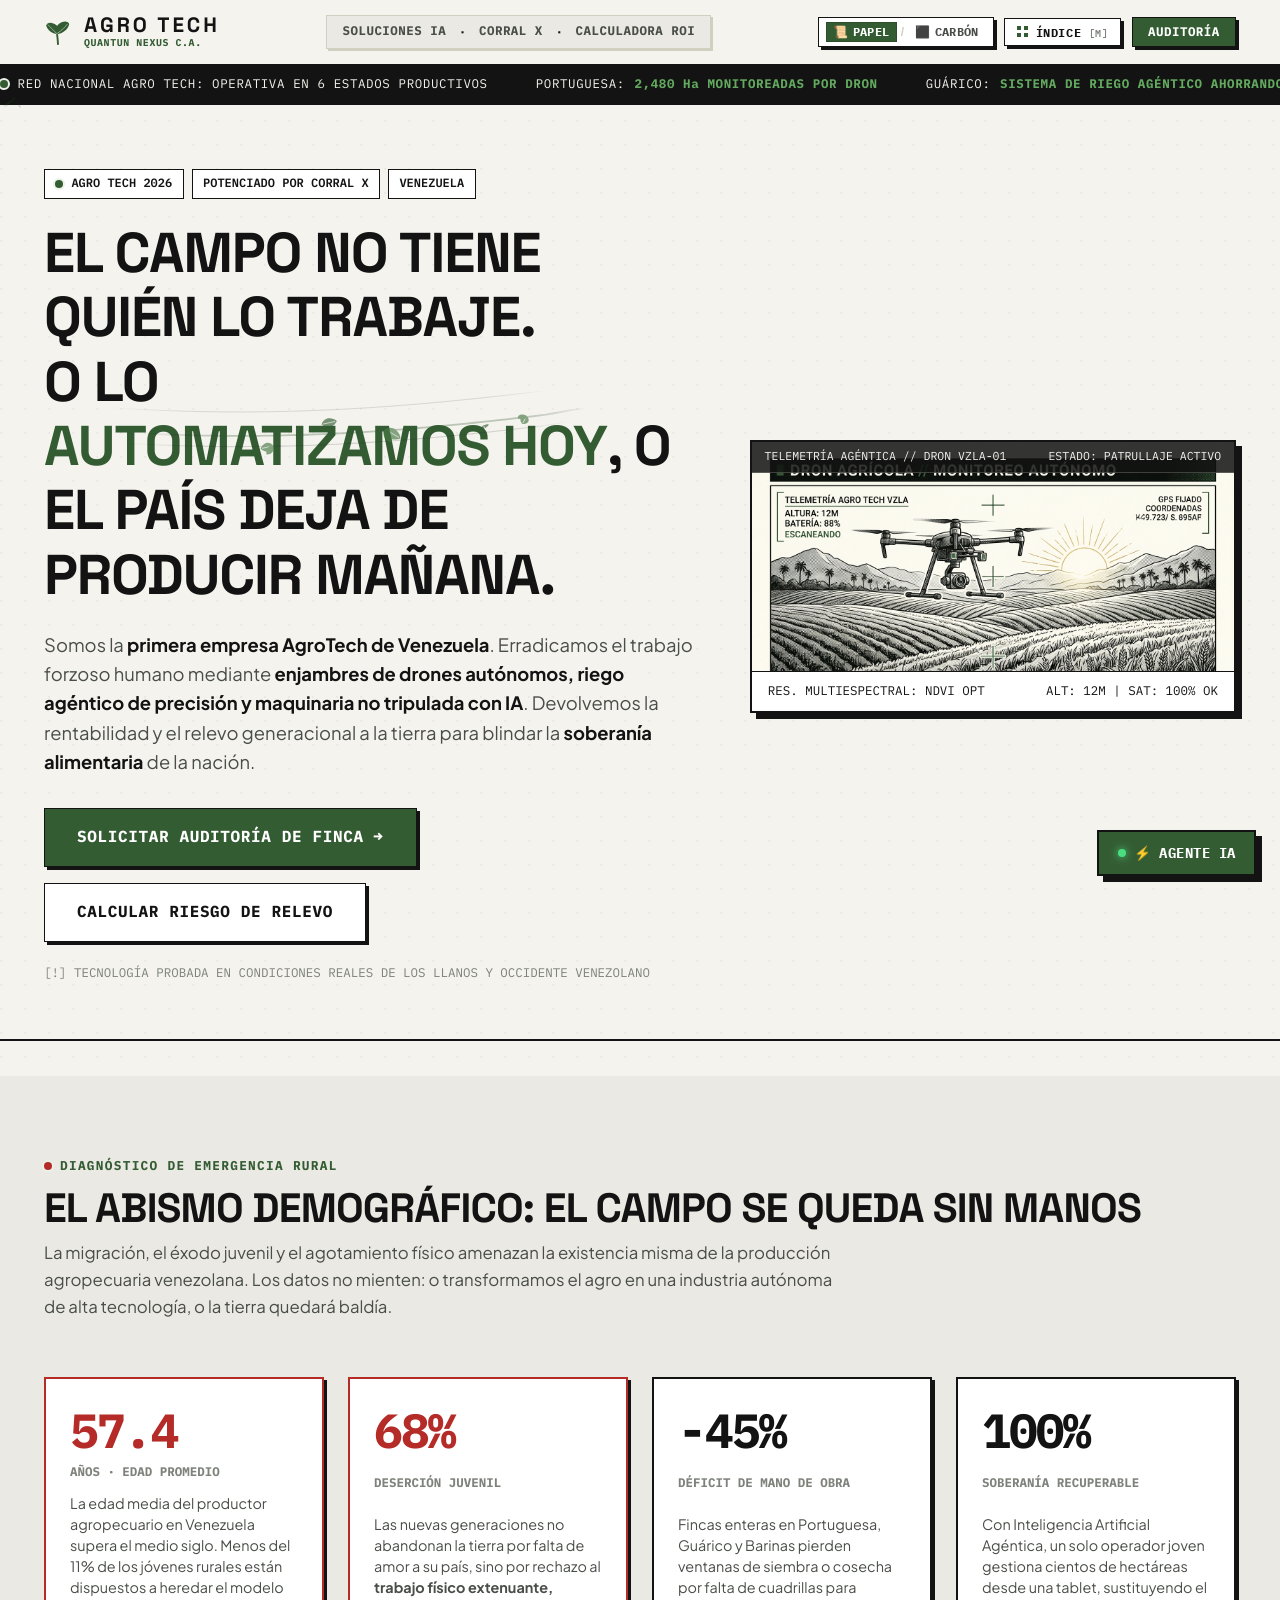
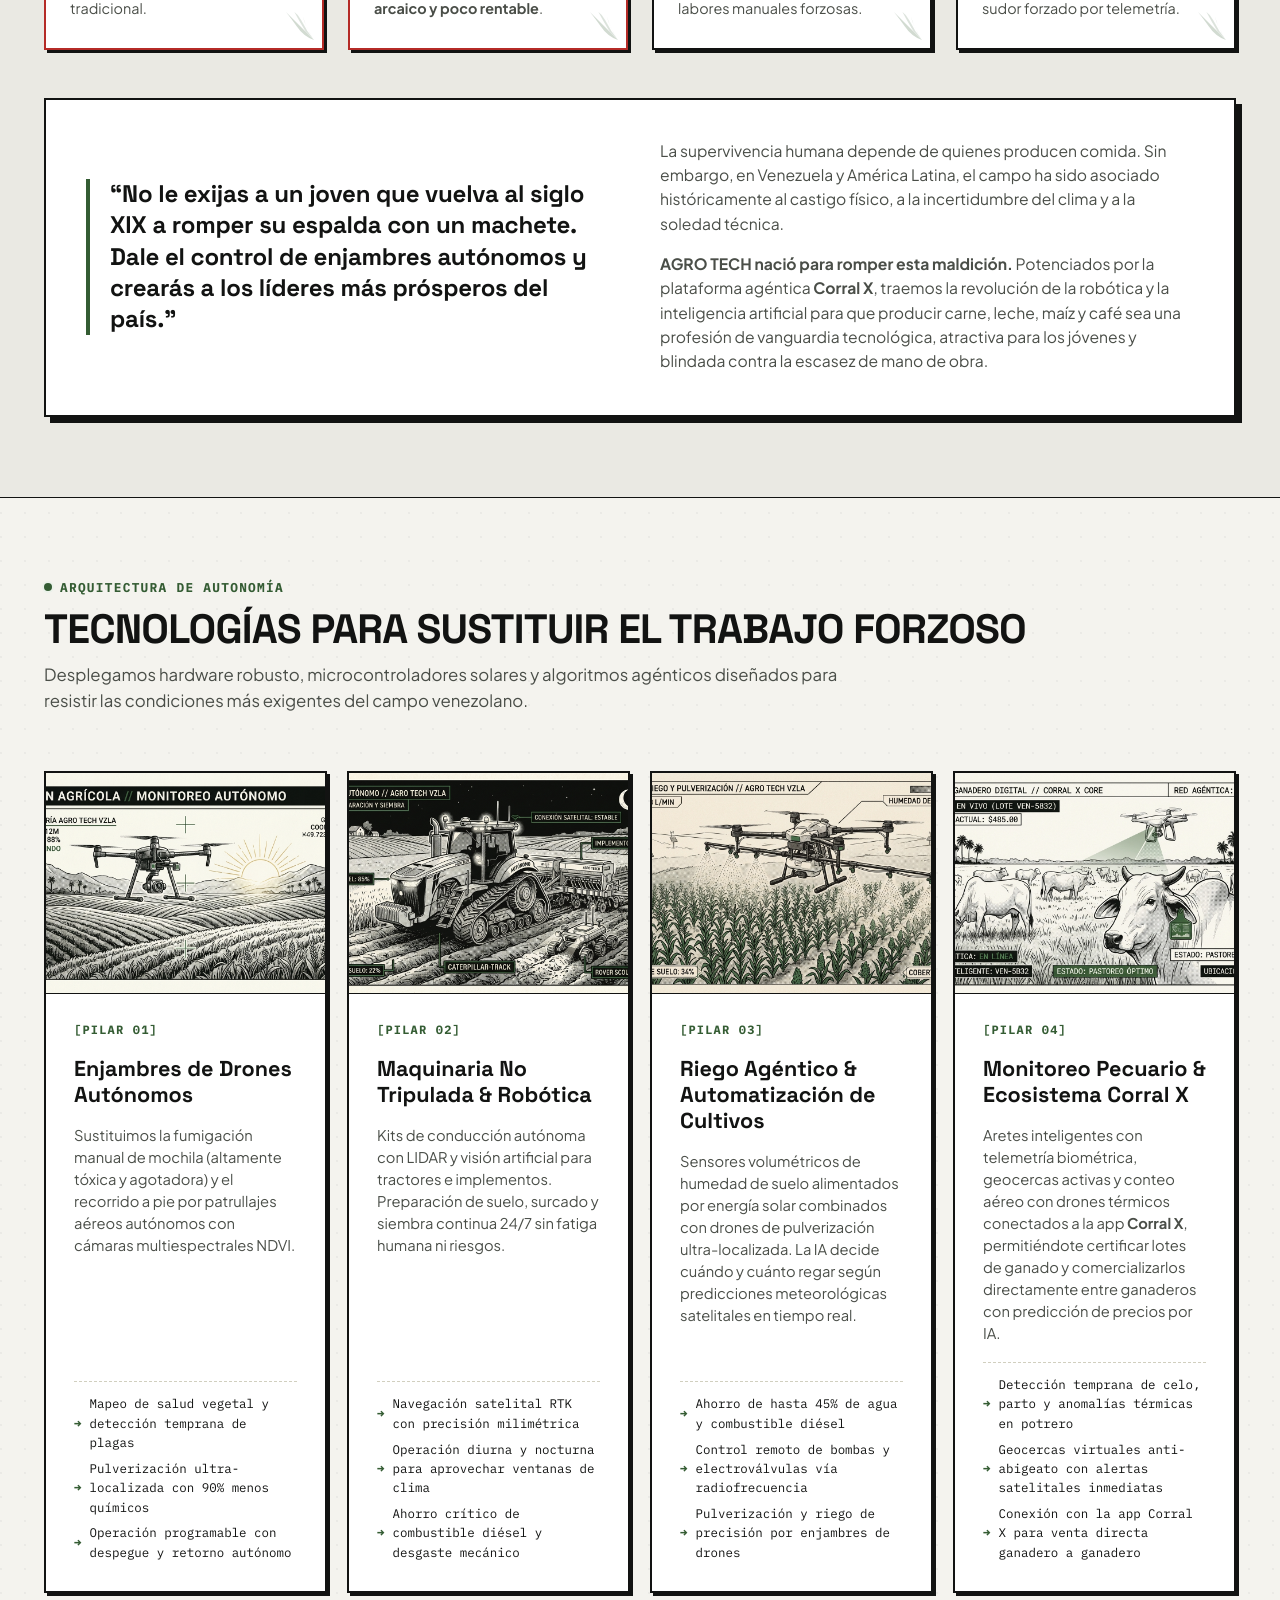
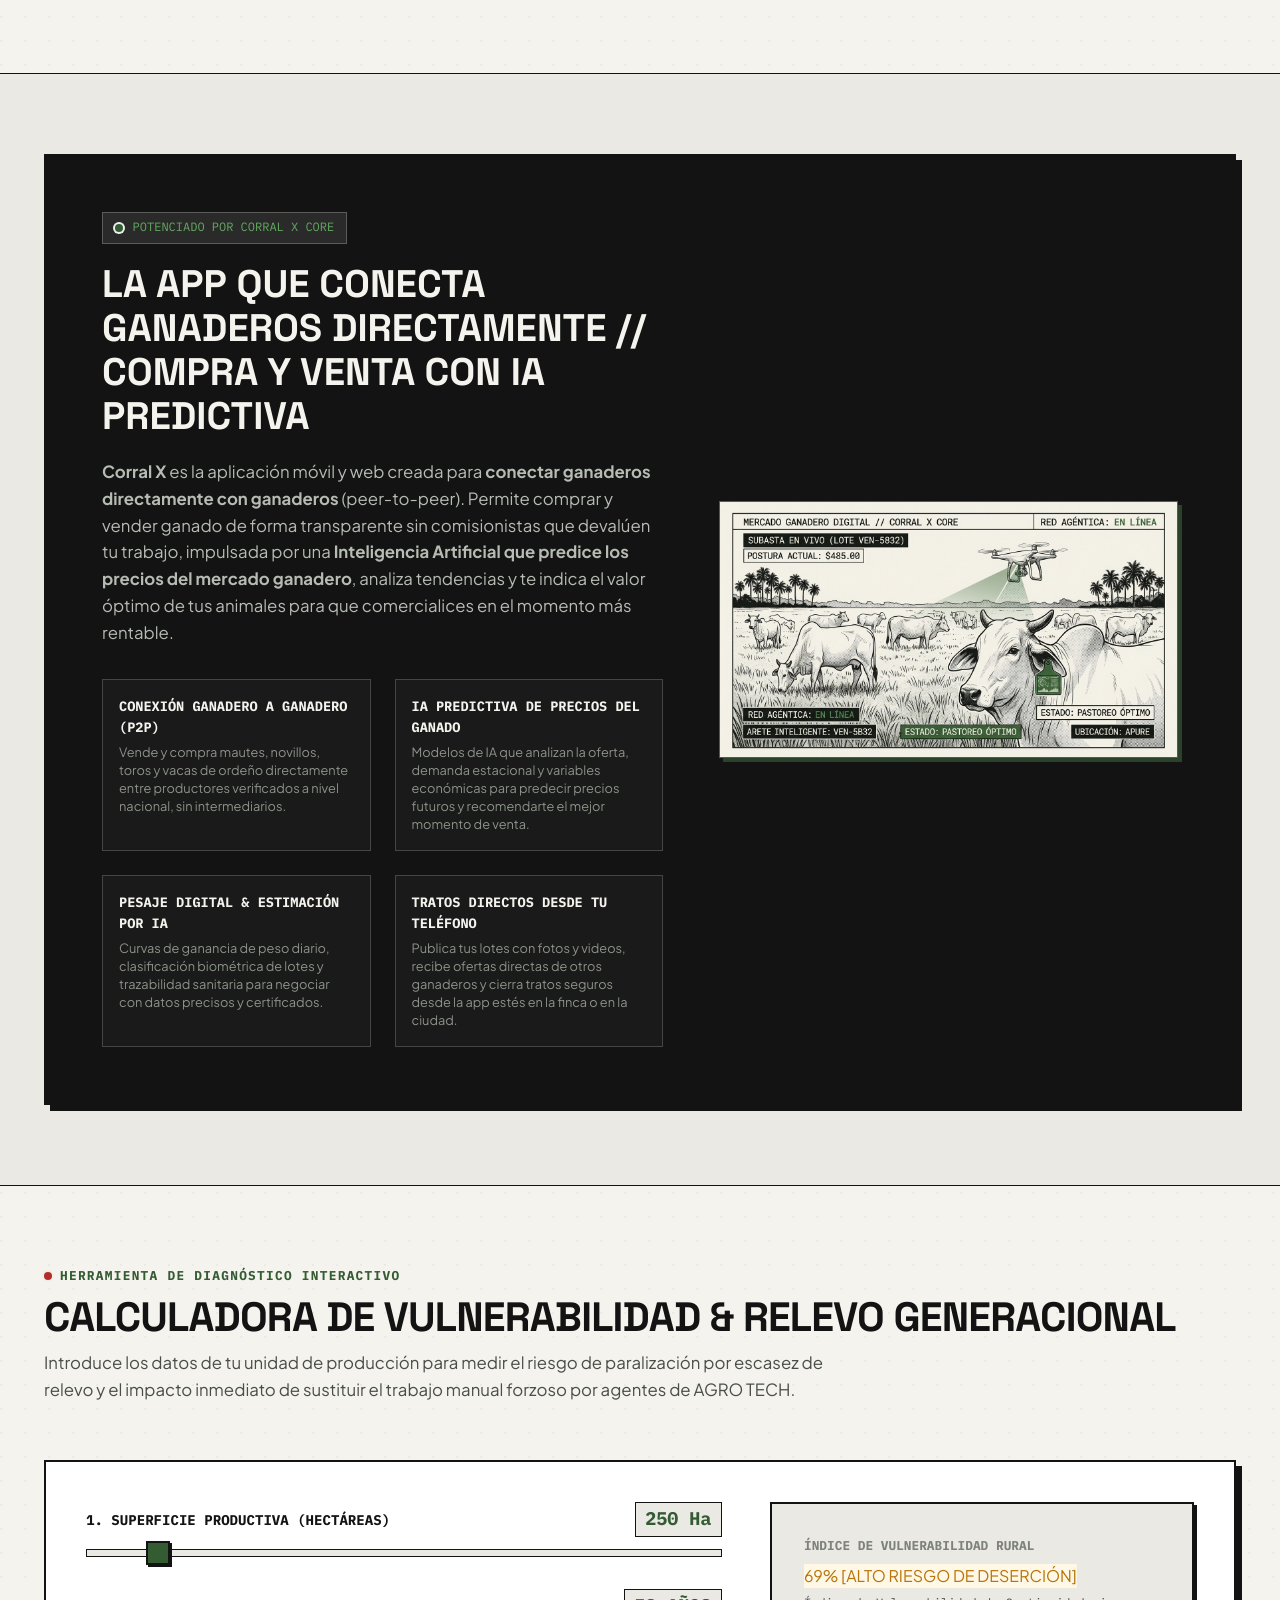
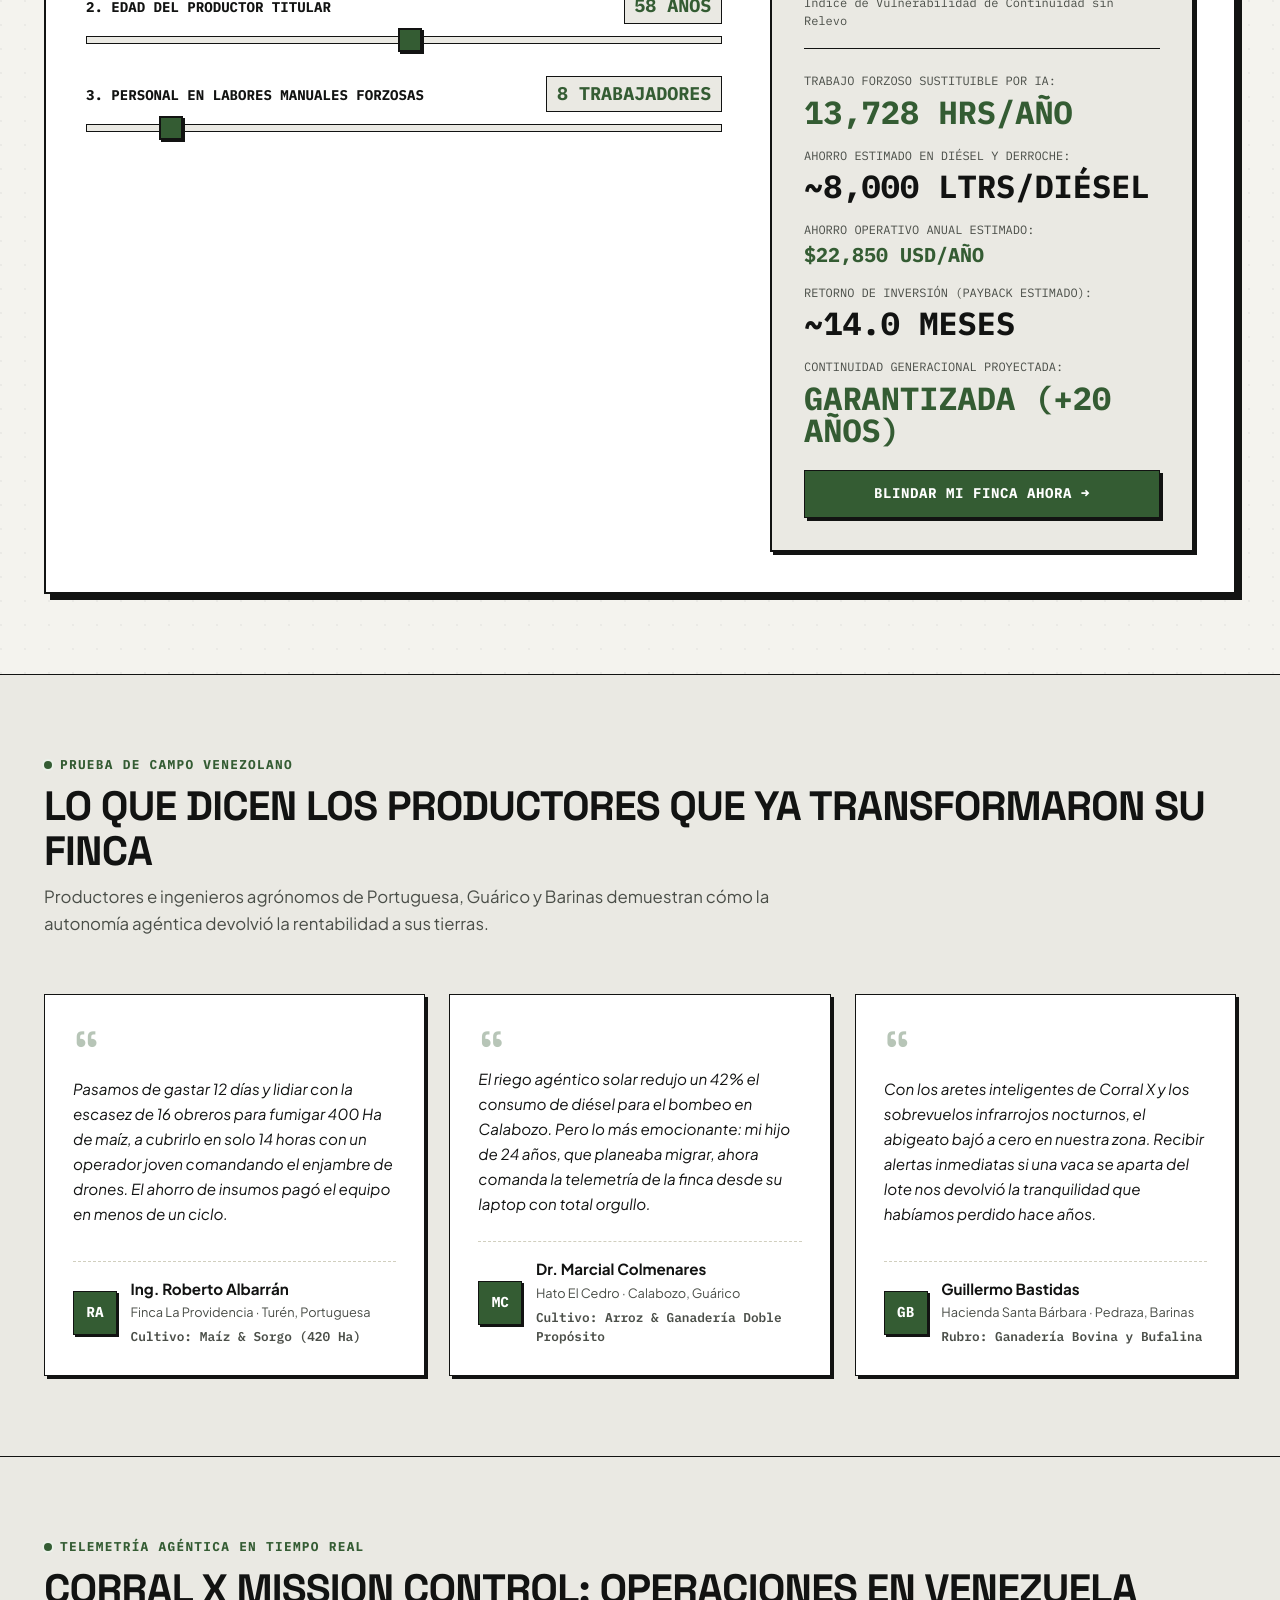
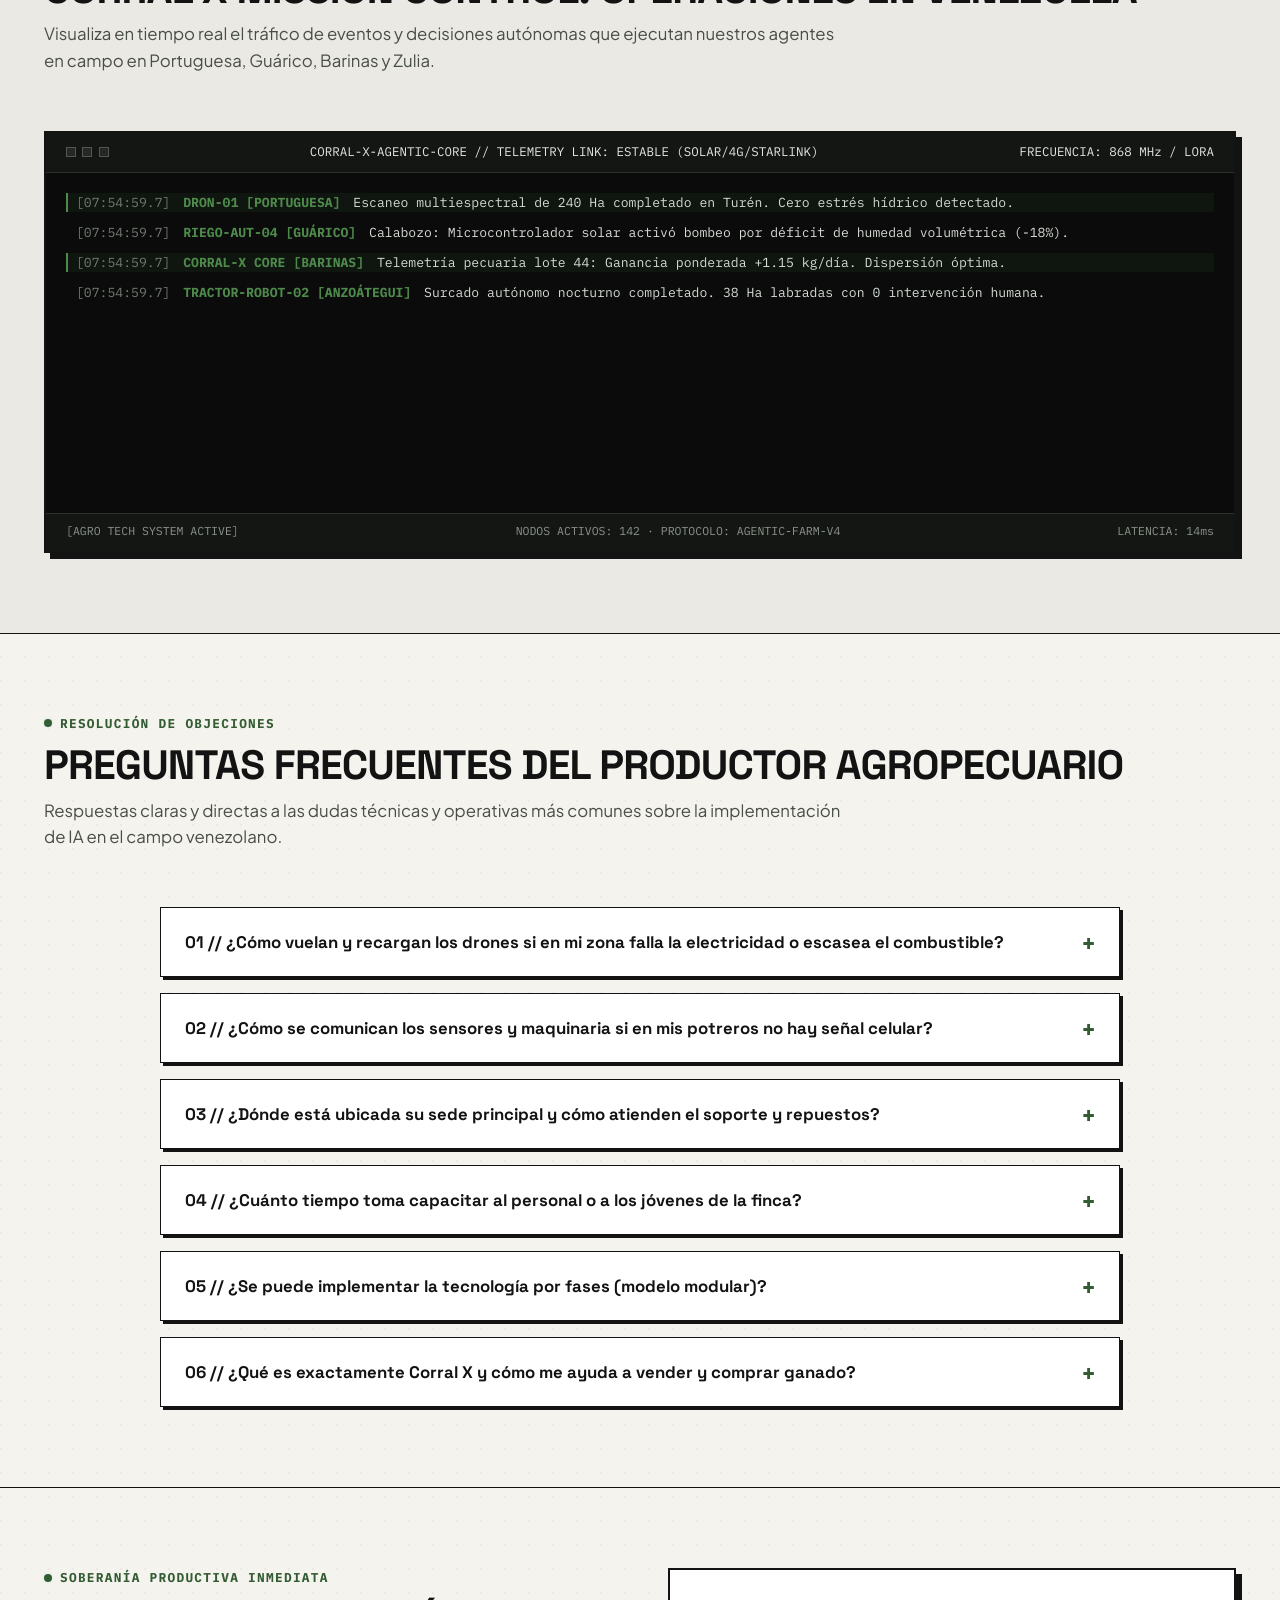
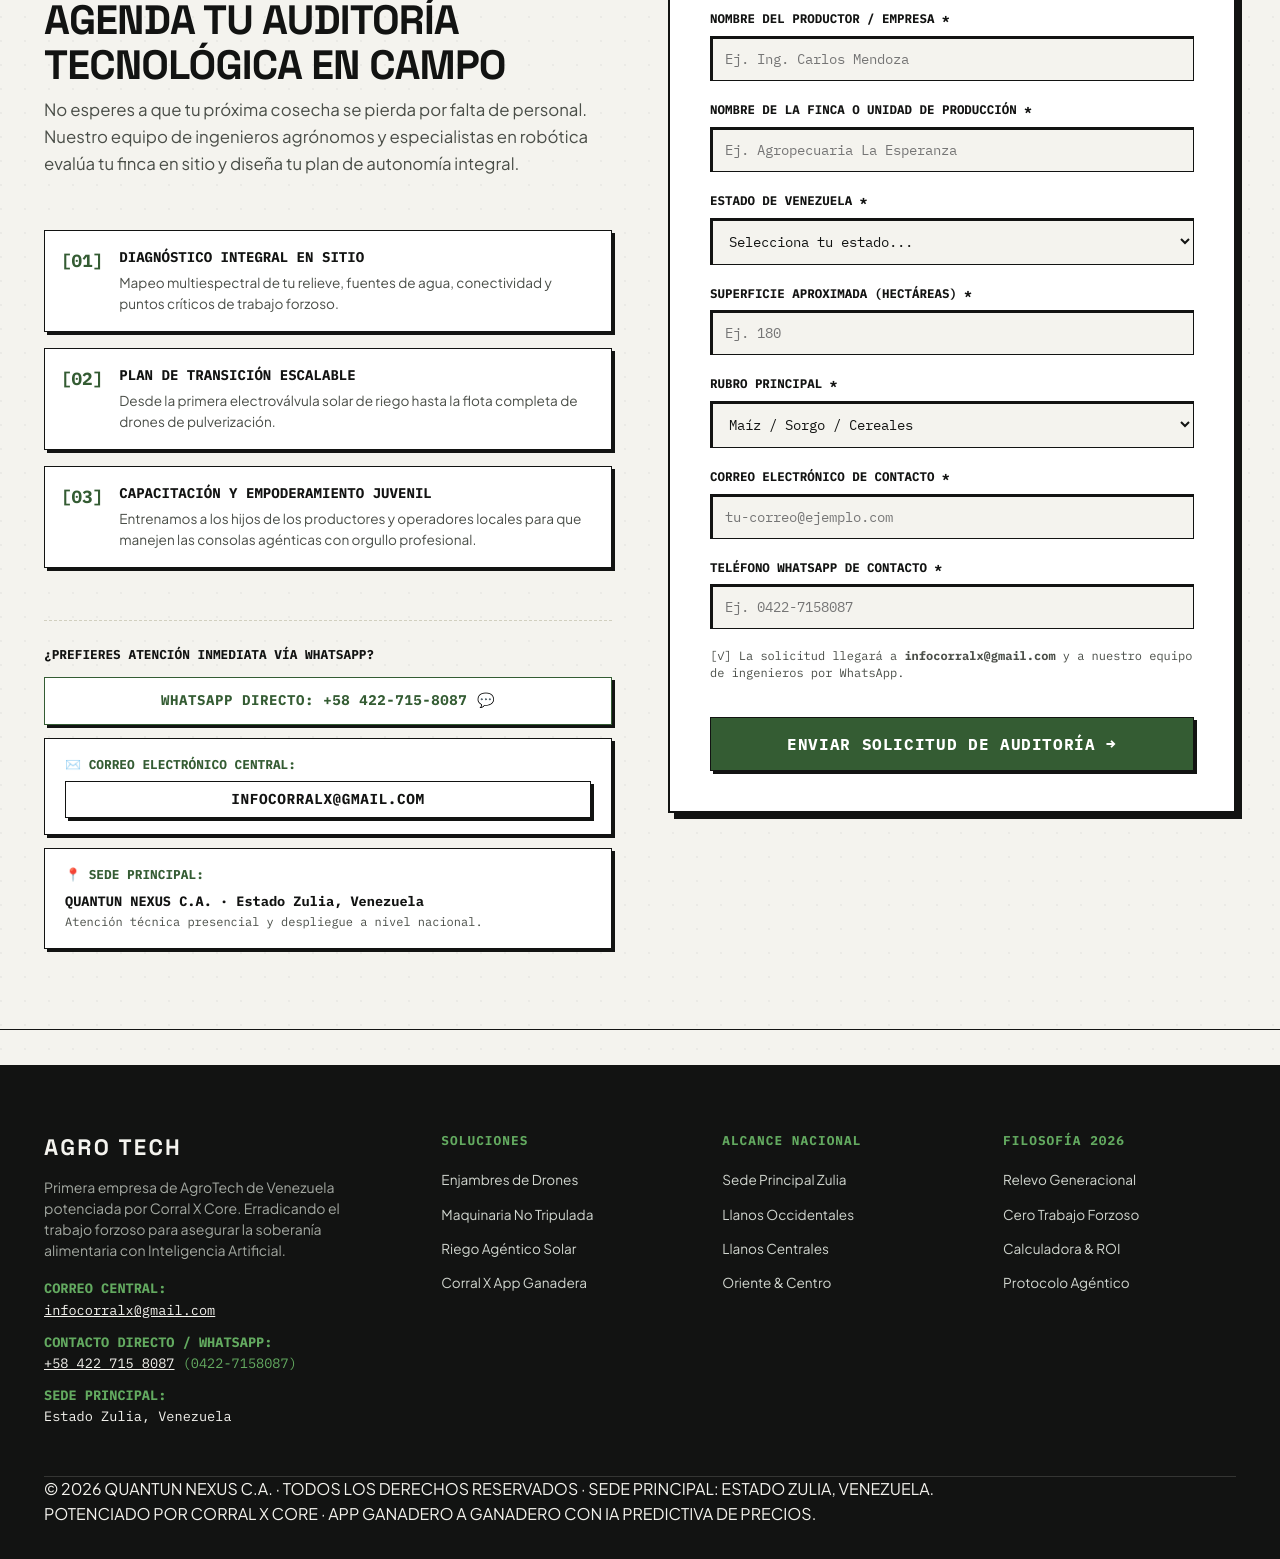
==== index.html @ 54f7a6ea "feat: lanzamiento oficial AGRO TECH & Corral X Core (E-Ink 2026)" ====
<!DOCTYPE html>
<html lang="es" data-theme="light">
<head>
  <meta charset="UTF-8">
  <meta name="viewport" content="width=device-width, initial-scale=1.0, viewport-fit=cover">
  <meta name="theme-color" content="#F4F3EE">
  <meta name="format-detection" content="telephone=no">
  <title>AGRO TECH · Primera Empresa AgroTech de Venezuela | Potenciada por Corral X</title>
  <meta name="description" content="Automatización del campo venezolano, enjambres de drones, maquinaria no tripulada y relevo generacional con Inteligencia Artificial Agéntica. Potenciada por Corral X.">
  <link rel="icon" type="image/svg+xml" href="assets/images/favicon.svg">
  <link rel="preconnect" href="https://fonts.googleapis.com">
  <link rel="preconnect" href="https://fonts.gstatic.com" crossorigin>
  <link rel="stylesheet" href="assets/css/styles.css?v=2026.14">
</head>
<body>

  <!-- Ambient Floating Grass & Breeze Canvas (Full Page Organic Motion) -->
  <canvas id="ambientGrassCanvas" class="ambient-grass-canvas" aria-hidden="true"></canvas>

  <!-- Easter Egg: Flying Drone Flock Canvas ("Drones como Pajaritos") -->
  <canvas id="droneFlockCanvas" class="drone-flock-canvas" aria-hidden="true"></canvas>

  <!-- Easter Egg Notification Toast -->
  <div id="droneFlockToast" class="easter-egg-toast" aria-live="polite">
    <span class="status-dot" style="background: #4ADE80; box-shadow: 0 0 8px #4ADE80;"></span>
    <span>[EASTER EGG // 🛸 ENJAMBRE ACTIVADO: MICRO-DRONES MODO AVES 🐦✨]</span>
  </div>

  <!-- ==========================================================================
       Header & Navigation (Centro de Mando E-Ink 2026)
       ========================================================================== -->
  <header class="site-header">
    <div class="container">
      <nav class="nav-bar">
        <!-- Brand Logo & Entity -->
        <a href="#hero" class="brand-wrapper" aria-label="AGRO TECH - Inicio">
          <svg class="brand-sprout" viewBox="0 0 90 90" width="28" height="28" fill="none" xmlns="http://www.w3.org/2000/svg">
            <g transform="translate(45, 52)">
              <path d="M 0,32 Q -1,15 -3,0" stroke="#345C33" stroke-width="6" stroke-linecap="round" fill="none" />
              <path d="M -3,0 C -18,-2 -34,-12 -38,-28 C -36,-38 -20,-42 -4,-28 C 4,-20 0,-5 -3,0 Z" fill="#345C33" />
              <path d="M -4,-2 C -15,-12 -26,-24 -32,-30" stroke="#FFFFFF" stroke-width="2.5" stroke-linecap="round" fill="none" opacity="0.6" />
              <path d="M -3,0 C 14,-2 32,-14 36,-32 C 34,-42 16,-46 0,-30 C -8,-22 -3,-5 -3,0 Z" fill="#345C33" />
              <path d="M -3,-2 C 12,-12 24,-24 30,-32" stroke="#FFFFFF" stroke-width="2.5" stroke-linecap="round" fill="none" opacity="0.6" />
            </g>
          </svg>
          <div class="brand-text-block">
            <span class="brand-name">AGRO TECH</span>
            <span class="brand-sub-badge">QUANTUN NEXUS C.A.</span>
          </div>
        </a>

        <!-- Minimalist Center Dock (Direct Access on Desktop) -->
        <div class="nav-center-dock" aria-label="Navegación directa">
          <a href="#servicios" class="dock-pill">Soluciones IA</a>
          <span class="dock-bullet">·</span>
          <a href="#corralx" class="dock-pill">Corral X</a>
          <span class="dock-bullet">·</span>
          <a href="#calculadora" class="dock-pill">Calculadora ROI</a>
        </div>

        <!-- Tactical Nav Actions -->
        <div class="nav-actions">
          <!-- Tactile Dual-State E-Ink Switch (Papel / Carbón) - ALWAYS VISIBLE ON ALL DEVICES -->
          <button id="themeToggleBtn" class="eink-mode-switch" role="switch" aria-checked="false" title="Alternar modo de pantalla E-Ink: Papel Claro o Carbón Oscuro" aria-label="Cambiar modo E-Ink Papel / Carbón">
            <span class="mode-opt mode-paper active" id="badgePaper">
              <span class="mode-icon">📜</span>
              <span class="mode-text">PAPEL</span>
            </span>
            <span class="mode-sep">/</span>
            <span class="mode-opt mode-carbon" id="badgeCarbon">
              <span class="mode-icon">⬛</span>
              <span class="mode-text">CARBÓN</span>
            </span>
          </button>

          <!-- Creative Blueprint Matrix Trigger (Replaces the generic hamburger!) -->
          <button id="blueprintMenuToggle" class="tactical-matrix-trigger" aria-label="Abrir matriz técnica e índice de navegación" aria-expanded="false">
            <span class="matrix-glyph" aria-hidden="true">
              <span class="m-point p1"></span>
              <span class="m-point p2"></span>
              <span class="m-point p3"></span>
              <span class="m-point p4"></span>
            </span>
            <span class="matrix-label" id="matrixBtnLabel">ÍNDICE</span>
            <span class="matrix-shortcut" title="Atajo de teclado">[M]</span>
          </button>

          <!-- Fast Auditoría Action on Desktop -->
          <a href="#contacto" class="btn btn-primary btn-sm desktop-auditoria-btn">Auditoría</a>
        </div>
      </nav>
    </div>
  </header>

  <!-- The Tactical Blueprint Navigation Matrix (Matriz Técnica de Navegación E-Ink) -->
  <div id="blueprintMatrixOverlay" class="blueprint-overlay" aria-hidden="true" role="dialog" aria-modal="true" aria-label="Matriz Técnica de Navegación">
    <div class="blueprint-backdrop" id="blueprintBackdrop"></div>
    <div class="blueprint-dialog">
      <!-- Matrix Top Bar -->
      <div class="blueprint-topbar">
        <div class="blueprint-meta">
          <span class="blueprint-live-status">
            <span class="status-dot"></span>
            <span>SISTEMA AGÉNTICO // MATRIZ GENERAL</span>
          </span>
          <span class="blueprint-tag">SEDE PRINCIPAL: ESTADO ZULIA · QUANTUN NEXUS C.A.</span>
        </div>
        <button id="closeBlueprintBtn" class="blueprint-close-btn" aria-label="Cerrar matriz técnica">
          <span>CERRAR</span>
          <span class="close-x">✕</span>
          <span class="key-shortcut">[ESC]</span>
        </button>
      </div>

      <!-- Matrix Systems Grid: 8 Technical Cards -->
      <div class="blueprint-cards-grid">
        <a href="#crisis" class="matrix-card" data-card-idx="01">
          <div class="mcard-header">
            <span class="mcard-idx">01 // DIAGNÓSTICO</span>
            <span class="mcard-arrow">→</span>
          </div>
          <div class="mcard-title">Crisis & Relevo Generacional</div>
          <p class="mcard-desc">Análisis demográfico del campo venezolano y erradicación del trabajo forzoso.</p>
        </a>

        <a href="#servicios" class="matrix-card" data-card-idx="02">
          <div class="mcard-header">
            <span class="mcard-idx">02 // ROBÓTICA</span>
            <span class="mcard-arrow">→</span>
          </div>
          <div class="mcard-title">Soluciones IA & Enjambres</div>
          <p class="mcard-desc">Drones multiespectrales NDVI, tractores RTK autónomos y riego solar con sensores.</p>
        </a>

        <a href="#corralx" class="matrix-card highlight-pecuario" data-card-idx="03">
          <div class="mcard-header">
            <span class="mcard-idx">03 // APP PECUARIA P2P</span>
            <span class="mcard-arrow">→</span>
          </div>
          <div class="mcard-title">Corral X · Venta Ganadero a Ganadero</div>
          <p class="mcard-desc">Conexión directa sin intermediarios con IA predictiva de precios del ganado.</p>
        </a>

        <a href="#calculadora" class="matrix-card" data-card-idx="04">
          <div class="mcard-header">
            <span class="mcard-idx">04 // SIMULADOR FINANCIERO</span>
            <span class="mcard-arrow">→</span>
          </div>
          <div class="mcard-title">Calculadora de Vulnerabilidad & ROI</div>
          <p class="mcard-desc">Proyección del ahorro operativo anual en USD y tiempo de retorno de inversión.</p>
        </a>

        <a href="#testimonios" class="matrix-card" data-card-idx="05">
          <div class="mcard-header">
            <span class="mcard-idx">05 // VOCES DEL CAMPO</span>
            <span class="mcard-arrow">→</span>
          </div>
          <div class="mcard-title">Casos de Éxito de Productores</div>
          <p class="mcard-desc">Testimonios reales de rendimiento y rentabilidad en Portuguesa, Guárico y Zulia.</p>
        </a>

        <a href="#telemetria" class="matrix-card" data-card-idx="06">
          <div class="mcard-header">
            <span class="mcard-idx">06 // MISIÓN ACTIVA</span>
            <span class="mcard-arrow">→</span>
          </div>
          <div class="mcard-title">Telemetría HUD en Vivo</div>
          <p class="mcard-desc">Consola en tiempo real con decisiones autónomas ejecutadas por los agentes.</p>
        </a>

        <a href="#faq" class="matrix-card" data-card-idx="07">
          <div class="mcard-header">
            <span class="mcard-idx">07 // PREGUNTAS TÉCNICAS</span>
            <span class="mcard-arrow">→</span>
          </div>
          <div class="mcard-title">Preguntas Frecuentes (FAQ)</div>
          <p class="mcard-desc">Operación sin internet satelital, estaciones solares y repuestos físicos en Zulia.</p>
        </a>

        <div class="matrix-card action-dossier-card" id="openDossierFromMatrix" role="button" tabindex="0" data-card-idx="08">
          <div class="mcard-header">
            <span class="mcard-idx">08 // ESPECIFICACIONES</span>
            <span class="mcard-arrow">↗</span>
          </div>
          <div class="mcard-title">Dossier Técnico Ejecutivo 2026 📄</div>
          <p class="mcard-desc">Tablas de hardware, protocolos de implementación y descarga en formato PDF.</p>
        </div>
      </div>

      <!-- Matrix Bottom Dock -->
      <div class="blueprint-bottom-dock">
        <div class="blueprint-channels">
          <a href="https://wa.me/584227158087" target="_blank" class="channel-pill">
            <span>💬 WhatsApp: 0422-7158087</span>
          </a>
          <a href="mailto:infocorralx@gmail.com" class="channel-pill">
            <span>✉️ infocorralx@gmail.com</span>
          </a>
        </div>
        <a href="#contacto" class="btn btn-primary btn-sm blueprint-cta-btn" id="matrixCtaBtn">
          Solicitar Auditoría de Finca →
        </a>
      </div>
    </div>
  </div>

  <!-- ==========================================================================
       Ticker Bar: Telemetry Stream
       ========================================================================== -->
  <div class="ticker-bar">
    <div class="ticker-track">
      <div class="ticker-item"><span class="status-dot"></span> RED NACIONAL AGRO TECH: OPERATIVA EN 6 ESTADOS PRODUCTIVOS</div>
      <div class="ticker-item">PORTUGUESA: <span class="ticker-highlight">2,480 Ha MONITOREADAS POR DRON</span></div>
      <div class="ticker-item">GUÁRICO: <span class="ticker-highlight">SISTEMA DE RIEGO AGÉNTICO AHORRANDO 42% DE AGUA</span></div>
      <div class="ticker-item">BARINAS: <span class="ticker-highlight">CORRAL X LIVE: 1,850 RESES CON TELEMETRÍA BIOMÉTRICA</span></div>
      <div class="ticker-item">ZULIA: <span class="ticker-highlight">MAQUINARIA NO TRIPULADA EN LABRANZA NOCTURNA</span></div>
      <div class="ticker-item"><span class="status-dot"></span> SOBERANÍA ALIMENTARIA BASADA EN INTELIGENCIA ARTIFICIAL</div>
      <!-- Duplicate for seamless loop -->
      <div class="ticker-item"><span class="status-dot"></span> RED NACIONAL AGRO TECH: OPERATIVA EN 6 ESTADOS PRODUCTIVOS</div>
      <div class="ticker-item">PORTUGUESA: <span class="ticker-highlight">2,480 Ha MONITOREADAS POR DRON</span></div>
      <div class="ticker-item">GUÁRICO: <span class="ticker-highlight">SISTEMA DE RIEGO AGÉNTICO AHORRANDO 42% DE AGUA</span></div>
      <div class="ticker-item">BARINAS: <span class="ticker-highlight">CORRAL X LIVE: 1,850 RESES CON TELEMETRÍA BIOMÉTRICA</span></div>
      <div class="ticker-item">ZULIA: <span class="ticker-highlight">MAQUINARIA NO TRIPULADA EN LABRANZA NOCTURNA</span></div>
    </div>
  </div>

  <main>
    <!-- ==========================================================================
         Hero Section: High Impact Narrative
         ========================================================================== -->
    <section id="hero" class="hero-section">
      <div class="container">
        <div class="hero-grid">
          <div class="hero-content">
            <div class="hero-telemetry-header">
              <span class="telemetry-pill"><span class="status-dot"></span> AGRO TECH 2026</span>
              <span class="telemetry-pill">POTENCIADO POR CORRAL X</span>
              <span class="telemetry-pill">VENEZUELA</span>
            </div>

            <h1 class="hero-headline">
              EL CAMPO NO TIENE QUIÉN LO TRABAJE.<br>
              O LO <span class="highlight">AUTOMATIZAMOS HOY</span>, O EL PAÍS DEJA DE PRODUCIR MAÑANA.
            </h1>

            <p class="hero-subhead">
              Somos la <strong>primera empresa AgroTech de Venezuela</strong>. Erradicamos el trabajo forzoso humano mediante <strong>enjambres de drones autónomos, riego agéntico de precisión y maquinaria no tripulada con IA</strong>. Devolvemos la rentabilidad y el relevo generacional a la tierra para blindar la <strong>soberanía alimentaria</strong> de la nación.
            </p>

            <div class="hero-cta-group">
              <a href="#contacto" class="btn btn-primary btn-lg">
                <span>Solicitar Auditoría de Finca</span>
                <span>→</span>
              </a>
              <a href="#calculadora" class="btn btn-outline btn-lg">
                <span>Calcular Riesgo de Relevo</span>
              </a>
            </div>

            <div class="hero-guarantee">
              <span>[!] TECNOLOGÍA PROBADA EN CONDICIONES REALES DE LOS LLANOS Y OCCIDENTE VENEZOLANO</span>
            </div>
          </div>

          <!-- Hero Media Box -->
          <div class="hero-media-box">
            <span class="corner-cross corner-tl">+</span>
            <span class="corner-cross corner-tr">+</span>
            <span class="corner-cross corner-bl">+</span>
            <span class="corner-cross corner-br">+</span>

            <div class="media-telemetry-overlay">
              <span>TELEMETRÍA AGÉNTICA // DRON VZLA-01</span>
              <span>ESTADO: PATRULLAJE ACTIVO</span>
            </div>

            <img src="assets/images/hero-drone.jpg" alt="Dron agrícola autónomo sobre campos de Venezuela" class="hero-image" width="1376" height="768" fetchpriority="high" loading="eager">

            <div class="media-bottom-overlay">
              <span>RES. MULTIESPECTRAL: NDVI OPT</span>
              <span>ALT: 12M | SAT: 100% OK</span>
            </div>
          </div>
        </div>
      </div>
    </section>

    <!-- Interactive Procedural Grass Divider (Hero Ground) -->
    <div class="section-grass-divider">
      <canvas id="heroGrassCanvas" class="interactive-grass-canvas" aria-hidden="true"></canvas>
    </div>

    <!-- ==========================================================================
         The Generational Crisis & Alarming Reality
         ========================================================================== -->
    <section id="crisis" class="section section-alt">
      <div class="container">
        <div class="section-header">
          <span class="section-label"><span class="status-dot red"></span> DIAGNÓSTICO DE EMERGENCIA RURAL</span>
          <h2 class="section-title">EL ABISMO DEMOGRÁFICO: EL CAMPO SE QUEDA SIN MANOS</h2>
          <p class="section-desc">
            La migración, el éxodo juvenil y el agotamiento físico amenazan la existencia misma de la producción agropecuaria venezolana. Los datos no mienten: o transformamos el agro en una industria autónoma de alta tecnología, o la tierra quedará baldía.
          </p>
        </div>

        <div class="crisis-grid">
          <div class="crisis-card alert-card">
            <div class="crisis-num">57.4</div>
            <div class="crisis-label">AÑOS · EDAD PROMEDIO</div>
            <div class="crisis-desc">
              La edad media del productor agropecuario en Venezuela supera el medio siglo. Menos del 11% de los jóvenes rurales están dispuestos a heredar el modelo tradicional.
            </div>
            <svg class="corner-grass corner-grass-br" width="28" height="28" viewBox="0 0 40 40" fill="currentColor"><path d="M40,40 Q25,35 15,20 Q8,10 0,0 Q12,12 25,25 Q32,32 40,40 Z" opacity="0.8"/><path d="M40,40 Q30,28 22,12 Q18,4 12,0 Q20,15 28,28 Q34,34 40,40 Z" opacity="0.6"/><path d="M40,40 Q35,32 30,22 Q26,14 24,6 Q28,20 34,30 Q37,35 40,40 Z" opacity="0.9"/></svg>
          </div>

          <div class="crisis-card alert-card">
            <div class="crisis-num">68%</div>
            <div class="crisis-label">DESERCIÓN JUVENIL</div>
            <div class="crisis-desc">
              Las nuevas generaciones no abandonan la tierra por falta de amor a su país, sino por rechazo al <strong>trabajo físico extenuante, arcaico y poco rentable</strong>.
            </div>
            <svg class="corner-grass corner-grass-br" width="28" height="28" viewBox="0 0 40 40" fill="currentColor"><path d="M40,40 Q25,35 15,20 Q8,10 0,0 Q12,12 25,25 Q32,32 40,40 Z" opacity="0.8"/><path d="M40,40 Q30,28 22,12 Q18,4 12,0 Q20,15 28,28 Q34,34 40,40 Z" opacity="0.6"/><path d="M40,40 Q35,32 30,22 Q26,14 24,6 Q28,20 34,30 Q37,35 40,40 Z" opacity="0.9"/></svg>
          </div>

          <div class="crisis-card">
            <div class="crisis-num">-45%</div>
            <div class="crisis-label">DÉFICIT DE MANO DE OBRA</div>
            <div class="crisis-desc">
              Fincas enteras en Portuguesa, Guárico y Barinas pierden ventanas de siembra o cosecha por falta de cuadrillas para labores manuales forzosas.
            </div>
            <svg class="corner-grass corner-grass-br" width="28" height="28" viewBox="0 0 40 40" fill="currentColor"><path d="M40,40 Q25,35 15,20 Q8,10 0,0 Q12,12 25,25 Q32,32 40,40 Z" opacity="0.8"/><path d="M40,40 Q30,28 22,12 Q18,4 12,0 Q20,15 28,28 Q34,34 40,40 Z" opacity="0.6"/><path d="M40,40 Q35,32 30,22 Q26,14 24,6 Q28,20 34,30 Q37,35 40,40 Z" opacity="0.9"/></svg>
          </div>

          <div class="crisis-card">
            <div class="crisis-num">100%</div>
            <div class="crisis-label">SOBERANÍA RECUPERABLE</div>
            <div class="crisis-desc">
              Con Inteligencia Artificial Agéntica, un solo operador joven gestiona cientos de hectáreas desde una tablet, sustituyendo el sudor forzado por telemetría.
            </div>
            <svg class="corner-grass corner-grass-br" width="28" height="28" viewBox="0 0 40 40" fill="currentColor"><path d="M40,40 Q25,35 15,20 Q8,10 0,0 Q12,12 25,25 Q32,32 40,40 Z" opacity="0.8"/><path d="M40,40 Q30,28 22,12 Q18,4 12,0 Q20,15 28,28 Q34,34 40,40 Z" opacity="0.6"/><path d="M40,40 Q35,32 30,22 Q26,14 24,6 Q28,20 34,30 Q37,35 40,40 Z" opacity="0.9"/></svg>
          </div>
        </div>

        <!-- The Manifesto Box -->
        <div class="manifesto-box">
          <div class="manifesto-quote">
            “No le exijas a un joven que vuelva al siglo XIX a romper su espalda con un machete. Dale el control de enjambres autónomos y crearás a los líderes más prósperos del país.”
          </div>
          <div class="manifesto-body">
            <p>
              La supervivencia humana depende de quienes producen comida. Sin embargo, en Venezuela y América Latina, el campo ha sido asociado históricamente al castigo físico, a la incertidumbre del clima y a la soledad técnica.
            </p>
            <p>
              <strong>AGRO TECH nació para romper esta maldición.</strong> Potenciados por la plataforma agéntica <strong>Corral X</strong>, traemos la revolución de la robótica y la inteligencia artificial para que producir carne, leche, maíz y café sea una profesión de vanguardia tecnológica, atractiva para los jóvenes y blindada contra la escasez de mano de obra.
            </p>
          </div>
        </div>
      </div>
    </section>

    <!-- ==========================================================================
         Services & Technological Pillars
         ========================================================================== -->
    <section id="servicios" class="section">
      <div class="container">
        <div class="section-header">
          <span class="section-label"><span class="status-dot"></span> ARQUITECTURA DE AUTONOMÍA</span>
          <h2 class="section-title">TECNOLOGÍAS PARA SUSTITUIR EL TRABAJO FORZOSO</h2>
          <p class="section-desc">
            Desplegamos hardware robusto, microcontroladores solares y algoritmos agénticos diseñados para resistir las condiciones más exigentes del campo venezolano.
          </p>
        </div>

        <div class="services-grid">
          <!-- Pillar 1 -->
          <div class="service-card">
            <div class="service-img-wrapper">
              <img src="assets/images/hero-drone.jpg" alt="Drones agrícolas de monitoreo y pulverización" class="service-img">
            </div>
            <div class="service-body">
              <span class="service-num">[PILAR 01]</span>
              <h3 class="service-title">Enjambres de Drones Autónomos</h3>
              <p class="service-desc">
                Sustituimos la fumigación manual de mochila (altamente tóxica y agotadora) y el recorrido a pie por patrullajes aéreos autónomos con cámaras multiespectrales NDVI.
              </p>
              <ul class="service-specs">
                <li>Mapeo de salud vegetal y detección temprana de plagas</li>
                <li>Pulverización ultra-localizada con 90% menos químicos</li>
                <li>Operación programable con despegue y retorno autónomo</li>
              </ul>
            </div>
          </div>

          <!-- Pillar 2 -->
          <div class="service-card">
            <div class="service-img-wrapper">
              <img src="assets/images/autonomous-machinery.jpg" alt="Maquinaria agrícola no tripulada guiada por IA" class="service-img" width="1376" height="768" loading="lazy" decoding="async">
            </div>
            <div class="service-body">
              <span class="service-num">[PILAR 02]</span>
              <h3 class="service-title">Maquinaria No Tripulada & Robótica</h3>
              <p class="service-desc">
                Kits de conducción autónoma con LIDAR y visión artificial para tractores e implementos. Preparación de suelo, surcado y siembra continua 24/7 sin fatiga humana ni riesgos.
              </p>
              <ul class="service-specs">
                <li>Navegación satelital RTK con precisión milimétrica</li>
                <li>Operación diurna y nocturna para aprovechar ventanas de clima</li>
                <li>Ahorro crítico de combustible diésel y desgaste mecánico</li>
              </ul>
            </div>
          </div>

          <!-- Pillar 3 -->
          <div class="service-card">
            <div class="service-img-wrapper">
              <img src="assets/images/drone-irrigation.jpg" alt="Dron de pulverización y riego agéntico sobre cultivos" class="service-img" width="1376" height="768" loading="lazy" decoding="async">
            </div>
            <div class="service-body">
              <span class="service-num">[PILAR 03]</span>
              <h3 class="service-title">Riego Agéntico & Automatización de Cultivos</h3>
              <p class="service-desc">
                Sensores volumétricos de humedad de suelo alimentados por energía solar combinados con drones de pulverización ultra-localizada. La IA decide cuándo y cuánto regar según predicciones meteorológicas satelitales en tiempo real.
              </p>
              <ul class="service-specs">
                <li>Ahorro de hasta 45% de agua y combustible diésel</li>
                <li>Control remoto de bombas y electroválvulas vía radiofrecuencia</li>
                <li>Pulverización y riego de precisión por enjambres de drones</li>
              </ul>
            </div>
          </div>

          <!-- Pillar 4 -->
          <div class="service-card">
            <div class="service-img-wrapper">
              <img src="assets/images/livestock-corralx.jpg" alt="Monitoreo pecuario y animal en tiempo real con Corral X" class="service-img" width="1376" height="768" loading="lazy" decoding="async">
            </div>
            <div class="service-body">
              <span class="service-num">[PILAR 04]</span>
              <h3 class="service-title">Monitoreo Pecuario & Ecosistema Corral X</h3>
              <p class="service-desc">
                Aretes inteligentes con telemetría biométrica, geocercas activas y conteo aéreo con drones térmicos conectados a la app <strong>Corral X</strong>, permitiéndote certificar lotes de ganado y comercializarlos directamente entre ganaderos con predicción de precios por IA.
              </p>
              <ul class="service-specs">
                <li>Detección temprana de celo, parto y anomalías térmicas en potrero</li>
                <li>Geocercas virtuales anti-abigeato con alertas satelitales inmediatas</li>
                <li>Conexión con la app Corral X para venta directa ganadero a ganadero</li>
              </ul>
            </div>
          </div>
        </div>
      </div>
    </section>

    <!-- ==========================================================================
         Corral X Spotlight: App Ganadero a Ganadero con IA Predictiva
         ========================================================================== -->
    <section id="corralx" class="section section-alt">
      <div class="container">
        <div class="corralx-banner">
          <div class="corralx-content">
            <span class="corralx-badge"><span class="status-dot"></span> POTENCIADO POR CORRAL X CORE</span>
            <h2 class="corralx-title">LA APP QUE CONECTA GANADEROS DIRECTAMENTE // COMPRA Y VENTA CON IA PREDICTIVA</h2>
            <p class="corralx-desc">
              <strong>Corral X</strong> es la aplicación móvil y web creada para <strong>conectar ganaderos directamente con ganaderos</strong> (peer-to-peer). Permite comprar y vender ganado de forma transparente sin comisionistas que devalúen tu trabajo, impulsada por una <strong>Inteligencia Artificial que predice los precios del mercado ganadero</strong>, analiza tendencias y te indica el valor óptimo de tus animales para que comercialices en el momento más rentable.
            </p>

            <div class="corralx-features">
              <div class="corralx-f-card">
                <div class="corralx-f-title">CONEXIÓN GANADERO A GANADERO (P2P)</div>
                <div class="corralx-f-desc">Vende y compra mautes, novillos, toros y vacas de ordeño directamente entre productores verificados a nivel nacional, sin intermediarios.</div>
              </div>
              <div class="corralx-f-card">
                <div class="corralx-f-title">IA PREDICTIVA DE PRECIOS DEL GANADO</div>
                <div class="corralx-f-desc">Modelos de IA que analizan la oferta, demanda estacional y variables económicas para predecir precios futuros y recomendarte el mejor momento de venta.</div>
              </div>
              <div class="corralx-f-card">
                <div class="corralx-f-title">PESAJE DIGITAL & ESTIMACIÓN POR IA</div>
                <div class="corralx-f-desc">Curvas de ganancia de peso diario, clasificación biométrica de lotes y trazabilidad sanitaria para negociar con datos precisos y certificados.</div>
              </div>
              <div class="corralx-f-card">
                <div class="corralx-f-title">TRATOS DIRECTOS DESDE TU TELÉFONO</div>
                <div class="corralx-f-desc">Publica tus lotes con fotos y videos, recibe ofertas directas de otros ganaderos y cierra tratos seguros desde la app estés en la finca o en la ciudad.</div>
              </div>
            </div>
          </div>

          <div class="corralx-media-wrap">
            <img src="assets/images/livestock-corralx.jpg" alt="Plataforma Corral X para ganaderos" class="corralx-img" width="1376" height="768" loading="lazy" decoding="async">
          </div>
        </div>
      </div>
    </section>

    <!-- ==========================================================================
         Interactive Tool: Calculadora de Riesgo de Relevo
         ========================================================================== -->
    <section id="calculadora" class="section">
      <div class="container">
        <div class="section-header">
          <span class="section-label"><span class="status-dot red"></span> HERRAMIENTA DE DIAGNÓSTICO INTERACTIVO</span>
          <h2 class="section-title">CALCULADORA DE VULNERABILIDAD & RELEVO GENERACIONAL</h2>
          <p class="section-desc">
            Introduce los datos de tu unidad de producción para medir el riesgo de paralización por escasez de relevo y el impacto inmediato de sustituir el trabajo manual forzoso por agentes de AGRO TECH.
          </p>
        </div>

        <div class="calculator-container">
          <!-- Controls -->
          <div class="calc-controls">
            <div class="calc-field">
              <div class="calc-label-row">
                <label for="calcHectareas" class="calc-label">1. Superficie Productiva (Hectáreas)</label>
                <span id="valHectareas" class="calc-value-display">250 Ha</span>
              </div>
              <input type="range" id="calcHectareas" class="calc-slider" min="10" max="2500" step="10" value="250">
            </div>

            <div class="calc-field">
              <div class="calc-label-row">
                <label for="calcEdad" class="calc-label">2. Edad del Productor Titular</label>
                <span id="valEdad" class="calc-value-display">58 AÑOS</span>
              </div>
              <input type="range" id="calcEdad" class="calc-slider" min="30" max="85" step="1" value="58">
            </div>

            <div class="calc-field">
              <div class="calc-label-row">
                <label for="calcObreros" class="calc-label">3. Personal en Labores Manuales Forzosas</label>
                <span id="valObreros" class="calc-value-display">8 TRABAJADORES</span>
              </div>
              <input type="range" id="calcObreros" class="calc-slider" min="1" max="60" step="1" value="8">
            </div>
          </div>

          <!-- Live Output -->
          <div class="calc-results-box">
            <div class="results-header">
              <div class="results-title">ÍNDICE DE VULNERABILIDAD RURAL</div>
              <div class="vulnerability-status">
                <div id="vulnScoreBadge" class="vulnBadge">79% [CRÍTICO]</div>
              </div>
              <div id="vulnLabel" style="font-family: var(--font-mono); font-size: 0.75rem; color: var(--ink-secondary); margin-top: 0.4rem;">
                Alto riesgo de paralización operativa por envejecimiento y deserción de mano de obra.
              </div>
            </div>

            <div class="results-metrics">
              <div class="res-metric-item">
                <span class="res-metric-label">TRABAJO FORZOSO SUSTITUIBLE POR IA:</span>
                <span id="horasAhorradas" class="res-metric-val highlight">13,728 HRS/AÑO</span>
              </div>

              <div class="res-metric-item">
                <span class="res-metric-label">AHORRO ESTIMADO EN DIÉSEL Y DERROCHE:</span>
                <span id="ahorroCombustible" class="res-metric-val">~8,000 LTRS/AÑO</span>
              </div>

              <div class="res-metric-item">
                <span class="res-metric-label">AHORRO OPERATIVO ANUAL ESTIMADO:</span>
                <span id="ahorroDolares" class="res-metric-val highlight" style="color: var(--green-primary); font-size: 1.25rem;">$18,400 USD/AÑO</span>
              </div>

              <div class="res-metric-item">
                <span class="res-metric-label">RETORNO DE INVERSIÓN (PAYBACK ESTIMADO):</span>
                <span id="paybackMeses" class="res-metric-val">~7.2 MESES</span>
              </div>

              <div class="res-metric-item">
                <span class="res-metric-label">CONTINUIDAD GENERACIONAL PROYECTADA:</span>
                <span id="continuidadDisplay" class="res-metric-val" style="color: var(--green-primary);">GARANTIZADA (+20 AÑOS)</span>
              </div>
            </div>

            <a href="#contacto" class="btn btn-primary calc-cta-btn">
              Blindar Mi Finca Ahora →
            </a>
          </div>
        </div>
      </div>
    </section>

    <!-- ==========================================================================
         Voces del Campo: Casos de Éxito & Testimonios
         ========================================================================== -->
    <section id="testimonios" class="section section-alt">
      <div class="container">
        <div class="section-header">
          <span class="section-label"><span class="status-dot"></span> PRUEBA DE CAMPO VENEZOLANO</span>
          <h2 class="section-title">LO QUE DICEN LOS PRODUCTORES QUE YA TRANSFORMARON SU FINCA</h2>
          <p class="section-desc">
            Productores e ingenieros agrónomos de Portuguesa, Guárico y Barinas demuestran cómo la autonomía agéntica devolvió la rentabilidad a sus tierras.
          </p>
        </div>

        <div class="testimonials-grid">
          <!-- Testimonial 1 -->
          <div class="testimonial-card">
            <div class="testimonial-quote-mark">“</div>
            <p class="testimonial-text">
              Pasamos de gastar 12 días y lidiar con la escasez de 16 obreros para fumigar 400 Ha de maíz, a cubrirlo en solo 14 horas con un operador joven comandando el enjambre de drones. El ahorro de insumos pagó el equipo en menos de un ciclo.
            </p>
            <div class="testimonial-author">
              <div class="author-avatar-mono">RA</div>
              <div class="author-info">
                <strong>Ing. Roberto Albarrán</strong>
                <span>Finca La Providencia · Turén, Portuguesa</span>
                <span class="author-tag">Cultivo: Maíz & Sorgo (420 Ha)</span>
              </div>
            </div>
          </div>

          <!-- Testimonial 2 -->
          <div class="testimonial-card">
            <div class="testimonial-quote-mark">“</div>
            <p class="testimonial-text">
              El riego agéntico solar redujo un 42% el consumo de diésel para el bombeo en Calabozo. Pero lo más emocionante: mi hijo de 24 años, que planeaba migrar, ahora comanda la telemetría de la finca desde su laptop con total orgullo.
            </p>
            <div class="testimonial-author">
              <div class="author-avatar-mono">MC</div>
              <div class="author-info">
                <strong>Dr. Marcial Colmenares</strong>
                <span>Hato El Cedro · Calabozo, Guárico</span>
                <span class="author-tag">Cultivo: Arroz & Ganadería Doble Propósito</span>
              </div>
            </div>
          </div>

          <!-- Testimonial 3 -->
          <div class="testimonial-card">
            <div class="testimonial-quote-mark">“</div>
            <p class="testimonial-text">
              Con los aretes inteligentes de Corral X y los sobrevuelos infrarrojos nocturnos, el abigeato bajó a cero en nuestra zona. Recibir alertas inmediatas si una vaca se aparta del lote nos devolvió la tranquilidad que habíamos perdido hace años.
            </p>
            <div class="testimonial-author">
              <div class="author-avatar-mono">GB</div>
              <div class="author-info">
                <strong>Guillermo Bastidas</strong>
                <span>Hacienda Santa Bárbara · Pedraza, Barinas</span>
                <span class="author-tag">Rubro: Ganadería Bovina y Bufalina</span>
              </div>
            </div>
          </div>
        </div>
      </div>
    </section>

    <!-- ==========================================================================
         Live Agentic Telemetry HUD (Corral X Simulator)
         ========================================================================== -->
    <section id="telemetria" class="section section-alt">
      <div class="container">
        <div class="section-header">
          <span class="section-label"><span class="status-dot"></span> TELEMETRÍA AGÉNTICA EN TIEMPO REAL</span>
          <h2 class="section-title">CORRAL X MISSION CONTROL: OPERACIONES EN VENEZUELA</h2>
          <p class="section-desc">
            Visualiza en tiempo real el tráfico de eventos y decisiones autónomas que ejecutan nuestros agentes en campo en Portuguesa, Guárico, Barinas y Zulia.
          </p>
        </div>

        <div class="hud-console">
          <div class="hud-topbar">
            <div class="hud-dots">
              <div class="hud-dot"></div>
              <div class="hud-dot"></div>
              <div class="hud-dot"></div>
            </div>
            <span>CORRAL-X-AGENTIC-CORE // TELEMETRY LINK: ESTABLE (SOLAR/4G/STARLINK)</span>
            <span>FRECUENCIA: 868 MHz / LORA</span>
          </div>

          <div id="hudFeedBody" class="hud-feed-body">
            <!-- Dynamically populated by app.js -->
          </div>

          <div class="hud-footer">
            <span>[AGRO TECH SYSTEM ACTIVE]</span>
            <span>NODOS ACTIVOS: 142 · PROTOCOLO: AGENTIC-FARM-V4</span>
            <span>LATENCIA: 14ms</span>
          </div>
        </div>
      </div>
    </section>

    <!-- ==========================================================================
         Preguntas Frecuentes Técnicas (FAQ Accordion)
         ========================================================================== -->
    <section id="faq" class="section">
      <div class="container">
        <div class="section-header">
          <span class="section-label"><span class="status-dot"></span> RESOLUCIÓN DE OBJECIONES</span>
          <h2 class="section-title">PREGUNTAS FRECUENTES DEL PRODUCTOR AGROPECUARIO</h2>
          <p class="section-desc">
            Respuestas claras y directas a las dudas técnicas y operativas más comunes sobre la implementación de IA en el campo venezolano.
          </p>
        </div>

        <div class="faq-accordion">
          <!-- FAQ Item 1 -->
          <div class="faq-item">
            <button type="button" class="faq-question" aria-expanded="false">
              <span>01 // ¿Cómo vuelan y recargan los drones si en mi zona falla la electricidad o escasea el combustible?</span>
              <span class="faq-icon">+</span>
            </button>
            <div class="faq-answer">
              <p>
                Cada cuadrilla de AGRO TECH incluye una <strong>Estación Solar Híbrida Móvil</strong> con baterías LiFePO4 de carga ultra-rápida y generador auxiliar de bajo consumo. No dependes del tendido eléctrico público ni de grandes inventarios de diésel para operar de forma continua durante toda la jornada.
              </p>
            </div>
          </div>

          <!-- FAQ Item 2 -->
          <div class="faq-item">
            <button type="button" class="faq-question" aria-expanded="false">
              <span>02 // ¿Cómo se comunican los sensores y maquinaria si en mis potreros no hay señal celular?</span>
              <span class="faq-icon">+</span>
            </button>
            <div class="faq-answer">
              <p>
                Desplegamos una <strong>red mallada LoRaWAN de largo alcance (hasta 15 km de cobertura sin cables ni operadoras)</strong>, conectada a una estación satelital Starlink en el casco de la finca. Cada dron, tractor, arete inteligente y válvula de riego se comunica por radiofrecuencia sin necesidad de cobertura telefónica comercial.
              </p>
            </div>
          </div>

          <!-- FAQ Item 3 -->
          <div class="faq-item">
            <button type="button" class="faq-question" aria-expanded="false">
              <span>03 // ¿Dónde está ubicada su sede principal y cómo atienden el soporte y repuestos?</span>
              <span class="faq-icon">+</span>
            </button>
            <div class="faq-answer">
              <p>
                Nuestra <strong>sede principal y centro operativo está ubicada en el Estado Zulia</strong>, desde donde <strong>QUANTUN NEXUS C.A.</strong> mantiene el inventario central de repuestos originales (rotores, boquillas centrífugas, motores brushless, módulos de telemetría y sensores). Desde el Zulia coordinamos la atención técnica presencial y el soporte de ingeniería para productores agropecuarios en todo el país.
              </p>
            </div>
          </div>

          <!-- FAQ Item 4 -->
          <div class="faq-item">
            <button type="button" class="faq-question" aria-expanded="false">
              <span>04 // ¿Cuánto tiempo toma capacitar al personal o a los jóvenes de la finca?</span>
              <span class="faq-icon">+</span>
            </button>
            <div class="faq-answer">
              <p>
                Las consolas están diseñadas con interfaces táctiles intuitivas guiadas por inteligencia artificial. En solo <strong>3 días de entrenamiento en campo</strong>, cualquier hijo de productor, encargado o tractorista domina el trazo de polígonos, el despegue autónomo y el monitoreo pecuario sin requerir conocimientos previos de programación.
              </p>
            </div>
          </div>

          <!-- FAQ Item 5 -->
          <div class="faq-item">
            <button type="button" class="faq-question" aria-expanded="false">
              <span>05 // ¿Se puede implementar la tecnología por fases (modelo modular)?</span>
              <span class="faq-icon">+</span>
            </button>
            <div class="faq-answer">
              <p>
                Absolutamente. La arquitectura de AGRO TECH es 100% modular. La mayoría de los productores inician con el <strong>Servicio de Pulverización con Dron</strong> o el <strong>Kit de Riego Agéntico Solar</strong> para comprobar el retorno de inversión, antes de avanzar a la telemetría bovina Corral X o los kits de guiado para tractores.
              </p>
            </div>
          </div>

          <!-- FAQ Item 6 -->
          <div class="faq-item">
            <button type="button" class="faq-question" aria-expanded="false">
              <span>06 // ¿Qué es exactamente Corral X y cómo me ayuda a vender y comprar ganado?</span>
              <span class="faq-icon">+</span>
            </button>
            <div class="faq-answer">
              <p>
                <strong>Corral X</strong> es una aplicación móvil y web desarrollada para <strong>conectar directamente a ganaderos con ganaderos</strong> (peer-to-peer). Permite comprar y vender lotes de ganado de forma directa, eliminando las comisiones abusivas de los intermediarios. La app cuenta con una <strong>Inteligencia Artificial que predice los precios del mercado ganadero</strong>, analizando oferta, demanda y proyecciones para indicarte el valor óptimo de tus animales y el mejor momento para comercializarlos. Además, integra pesaje digital por IA, curvas de ganancia de peso y verificación sanitaria para que cierres tratos con total seguridad y transparencia.
              </p>
            </div>
          </div>
        </div>
      </div>
    </section>

    <!-- ==========================================================================
         Conversion / Audit Request Form
         ========================================================================== -->
    <section id="contacto" class="section">
      <div class="container">
        <div class="contact-grid">
          <div class="contact-info">
            <div class="section-header" style="margin-bottom: 1.5rem;">
              <span class="section-label"><span class="status-dot"></span> SOBERANÍA PRODUCTIVA INMEDIATA</span>
              <h2 class="section-title">AGENDA TU AUDITORÍA TECNOLÓGICA EN CAMPO</h2>
              <p class="section-desc">
                No esperes a que tu próxima cosecha se pierda por falta de personal. Nuestro equipo de ingenieros agrónomos y especialistas en robótica evalúa tu finca en sitio y diseña tu plan de autonomía integral.
              </p>
            </div>

            <div class="contact-promises">
              <div class="promise-item">
                <span class="promise-icon">[01]</span>
                <div class="promise-text">
                  <h4>DIAGNÓSTICO INTEGRAL EN SITIO</h4>
                  <p>Mapeo multiespectral de tu relieve, fuentes de agua, conectividad y puntos críticos de trabajo forzoso.</p>
                </div>
              </div>

              <div class="promise-item">
                <span class="promise-icon">[02]</span>
                <div class="promise-text">
                  <h4>PLAN DE TRANSICIÓN ESCALABLE</h4>
                  <p>Desde la primera electroválvula solar de riego hasta la flota completa de drones de pulverización.</p>
                </div>
              </div>

              <div class="promise-item">
                <span class="promise-icon">[03]</span>
                <div class="promise-text">
                  <h4>CAPACITACIÓN Y EMPODERAMIENTO JUVENIL</h4>
                  <p>Entrenamos a los hijos de los productores y operadores locales para que manejen las consolas agénticas con orgullo profesional.</p>
                </div>
              </div>
            </div>

            <div class="contact-channels" style="display: flex; flex-direction: column; gap: 0.85rem; margin-top: 1.5rem;">
              <div class="whatsapp-direct-box" style="margin-top: 0;">
                <span style="font-family: var(--font-mono); font-size: 0.8rem; font-weight: 700; text-transform: uppercase;">
                  ¿Prefieres atención inmediata vía WhatsApp?
                </span>
                <a id="whatsappDirectBtn" href="https://api.whatsapp.com/send?phone=584227158087&text=Hola%20AGRO%20TECH.%20Deseo%20informaci%C3%B3n%20sobre%20la%20automatizaci%C3%B3n%20de%20mi%20finca%20con%20Corral%20X." target="_blank" rel="noopener" class="btn btn-outline" style="border-color: var(--green-primary); color: var(--green-primary);">
                  <span>WhatsApp Directo: +58 422-715-8087</span>
                  <span>💬</span>
                </a>
              </div>

              <div class="email-direct-box" style="padding: 1rem 1.25rem; border: var(--border-width) solid var(--border-color); background: var(--bg-surface); box-shadow: var(--shadow-tactile);">
                <span style="display: block; font-family: var(--font-mono); font-size: 0.8rem; font-weight: 700; text-transform: uppercase; color: var(--green-primary); margin-bottom: 0.35rem;">
                  ✉️ CORREO ELECTRÓNICO CENTRAL:
                </span>
                <a href="mailto:infocorralx@gmail.com" class="btn btn-outline btn-sm" style="width: 100%; border-color: var(--ink-primary); font-family: var(--font-mono); font-size: 0.9rem;">
                  <span>infocorralx@gmail.com</span>
                </a>
              </div>

              <div class="sede-direct-box" style="padding: 1rem 1.25rem; border: var(--border-width) solid var(--border-color); background: var(--bg-surface); box-shadow: var(--shadow-tactile);">
                <span style="display: block; font-family: var(--font-mono); font-size: 0.8rem; font-weight: 700; text-transform: uppercase; color: var(--green-primary); margin-bottom: 0.35rem;">
                  📍 SEDE PRINCIPAL:
                </span>
                <div style="font-family: var(--font-mono); font-size: 0.85rem; color: var(--ink-primary);">
                  <strong>QUANTUN NEXUS C.A. · Estado Zulia, Venezuela</strong>
                  <div style="font-size: 0.75rem; color: var(--ink-secondary); margin-top: 2px;">Atención técnica presencial y despliegue a nivel nacional.</div>
                </div>
              </div>
            </div>
          </div>

          <!-- Form Box -->
          <div class="contact-form-box">
            <form id="auditForm" class="contact-form" action="https://formsubmit.co/infocorralx@gmail.com" method="POST">
              <input type="hidden" name="_captcha" value="false">
              <input type="hidden" name="_template" value="table">
              <input type="hidden" name="_subject" value="Nueva Solicitud de Auditoría - AGRO TECH">

              <div class="form-group">
                <label for="auditNombre" class="form-label">Nombre del Productor / Empresa *</label>
                <input type="text" id="auditNombre" name="nombre" class="form-input" required placeholder="Ej. Ing. Carlos Mendoza">
              </div>

              <div class="form-group">
                <label for="auditFinca" class="form-label">Nombre de la Finca o Unidad de Producción *</label>
                <input type="text" id="auditFinca" name="finca" class="form-input" required placeholder="Ej. Agropecuaria La Esperanza">
              </div>

              <div class="form-group">
                <label for="auditEstado" class="form-label">Estado de Venezuela *</label>
                <select id="auditEstado" name="estado" class="form-input" required>
                  <option value="" disabled selected>Selecciona tu estado...</option>
                  <option value="Portuguesa">Portuguesa (Turén, Acarigua, Guanare)</option>
                  <option value="Guarico">Guárico (Calabozo, Valle de la Pascua, Chaguaramas)</option>
                  <option value="Barinas">Barinas (Barinas, Pedraza, Sabaneta)</option>
                  <option value="Zulia">Zulia (Sur del Lago, Machiques, Perijá)</option>
                  <option value="Anzoategui">Anzoátegui (Pariaguán, El Tigre)</option>
                  <option value="Cojedes">Cojedes (San Carlos, El Pao)</option>
                  <option value="Monagas">Monagas / Bolívar</option>
                  <option value="Lara_Yaracuy">Lara / Yaracuy / Falcón</option>
                  <option value="Merida_Trujillo_Tachira">Región Andina (Mérida, Táchira, Trujillo)</option>
                  <option value="Otro">Otro Estado de Venezuela</option>
                </select>
              </div>

              <div class="form-group">
                <label for="auditHa" class="form-label">Superficie Aproximada (Hectáreas) *</label>
                <input type="number" id="auditHa" name="hectareas" class="form-input" required min="5" placeholder="Ej. 180">
              </div>

              <div class="form-group">
                <label for="auditRubro" class="form-label">Rubro Principal *</label>
                <select id="auditRubro" name="rubro" class="form-input" required>
                  <option value="Maíz / Sorgo / Cereales">Maíz / Sorgo / Cereales</option>
                  <option value="Arroz">Arroz</option>
                  <option value="Ganadería de Carne">Ganadería de Carne</option>
                  <option value="Ganadería Doble Propósito / Leche">Ganadería Doble Propósito / Leche</option>
                  <option value="Caña de Azúcar">Caña de Azúcar</option>
                  <option value="Café / Cacao">Café / Cacao</option>
                  <option value="Hortalizas / Frutales">Hortalizas / Frutales</option>
                  <option value="Otro">Otro rubro</option>
                </select>
              </div>

              <div class="form-group">
                <label for="auditEmail" class="form-label">Correo Electrónico de Contacto *</label>
                <input type="email" id="auditEmail" name="email" class="form-input" required placeholder="tu-correo@ejemplo.com">
              </div>

              <div class="form-group">
                <label for="auditTelefono" class="form-label">Teléfono WhatsApp de Contacto *</label>
                <input type="tel" id="auditTelefono" name="telefono" class="form-input" required placeholder="Ej. 0422-7158087">
              </div>

              <div style="font-family: var(--font-mono); font-size: 0.75rem; color: var(--ink-secondary); margin-bottom: 0.85rem; line-height: 1.4;">
                [✓] La solicitud llegará a <strong>infocorralx@gmail.com</strong> y a nuestro equipo de ingenieros por WhatsApp.
              </div>

              <button type="submit" class="btn btn-primary btn-lg" style="width: 100%;">
                Enviar Solicitud de Auditoría →
              </button>
            </form>
          </div>
        </div>
      </div>
    </section>

    <!-- Interactive Procedural Grass Divider (Footer Horizon) -->
    <div class="section-grass-divider">
      <canvas id="footerGrassCanvas" class="interactive-grass-canvas" aria-hidden="true"></canvas>
    </div>
  </main>

  <!-- ==========================================================================
       Footer
       ========================================================================== -->
  <footer class="site-footer">
    <div class="container">
      <div class="footer-top">
        <div class="footer-brand">
          <h3>AGRO TECH</h3>
          <p>
            Primera empresa de AgroTech de Venezuela potenciada por Corral X Core. Erradicando el trabajo forzoso para asegurar la soberanía alimentaria con Inteligencia Artificial.
          </p>
          <div style="margin-top: 1rem; font-family: var(--font-mono); font-size: 0.85rem; line-height: 1.6;">
            <div style="color: #63AA60;">
              <strong>CORREO CENTRAL:</strong><br>
              <a href="mailto:infocorralx@gmail.com" style="color: #F4F3EE; text-decoration: underline;">infocorralx@gmail.com</a>
            </div>
            <div style="margin-top: 0.6rem; color: #63AA60;">
              <strong>CONTACTO DIRECTO / WHATSAPP:</strong><br>
              <a href="https://wa.me/584227158087" target="_blank" style="color: #F4F3EE; text-decoration: underline;">+58 422 715 8087</a> (0422-7158087)
            </div>
            <div style="margin-top: 0.6rem; color: #63AA60;">
              <strong>SEDE PRINCIPAL:</strong><br>
              <span style="color: #F4F3EE;">Estado Zulia, Venezuela</span>
            </div>
          </div>
        </div>

        <div class="footer-col">
          <h4>SOLUCIONES</h4>
          <ul class="footer-links">
            <li><a href="#servicios">Enjambres de Drones</a></li>
            <li><a href="#servicios">Maquinaria No Tripulada</a></li>
            <li><a href="#servicios">Riego Agéntico Solar</a></li>
            <li><a href="#corralx">Corral X App Ganadera</a></li>
          </ul>
        </div>

        <div class="footer-col">
          <h4>ALCANCE NACIONAL</h4>
          <ul class="footer-links">
            <li><a href="#contacto">Sede Principal Zulia</a></li>
            <li><a href="#contacto">Llanos Occidentales</a></li>
            <li><a href="#contacto">Llanos Centrales</a></li>
            <li><a href="#contacto">Oriente & Centro</a></li>
          </ul>
        </div>

        <div class="footer-col">
          <h4>FILOSOFÍA 2026</h4>
          <ul class="footer-links">
            <li><a href="#crisis">Relevo Generacional</a></li>
            <li><a href="#crisis">Cero Trabajo Forzoso</a></li>
            <li><a href="#calculadora">Calculadora & ROI</a></li>
            <li><a href="#telemetria">Protocolo Agéntico</a></li>
          </ul>
        </div>
      </div>

      <div class="footer-bottom">
        <div>© 2026 QUANTUN NEXUS C.A. · TODOS LOS DERECHOS RESERVADOS · SEDE PRINCIPAL: ESTADO ZULIA, VENEZUELA.</div>
        <div>POTENCIADO POR CORRAL X CORE · APP GANADERO A GANADERO CON IA PREDICTIVA DE PRECIOS.</div>
      </div>
    </div>
  </footer>

  <!-- ==========================================================================
       Floating AI Agro Assistant (Corral X Copilot)
       ========================================================================== -->
  <aside id="aiAssistantWidget" class="ai-widget" aria-label="Asistente IA Agro Tech">
    <!-- Floating Trigger Button -->
    <button id="aiFabBtn" class="ai-fab-btn" aria-expanded="false" aria-label="Abrir Asistente IA de AGRO TECH">
      <span class="ai-fab-pulse"></span>
      <span class="ai-fab-icon">⚡</span>
      <span class="ai-fab-label">AGENTE IA</span>
    </button>

    <!-- Chat Drawer / Modal Terminal -->
    <div id="aiChatDrawer" class="ai-chat-drawer" aria-hidden="true">
      <div class="ai-chat-header">
        <div class="ai-chat-title-group">
          <span class="status-dot"></span>
          <span class="ai-chat-title">CORRAL X COPILOT // ASISTENTE AGRO IA</span>
        </div>
        <div class="ai-chat-header-actions">
          <span class="ai-chat-badge">EN LÍNEA 24/7</span>
          <button id="aiCloseBtn" class="ai-close-btn" aria-label="Cerrar Asistente IA">✕</button>
        </div>
      </div>

      <!-- Quick Prompt Chips -->
      <div class="ai-chips-wrap">
        <div class="ai-chips-label">PREGUNTAS RÁPIDAS FRECUENTES:</div>
        <div class="ai-chips-scroll">
          <button type="button" class="ai-chip" data-query="¿Cómo funciona la app Corral X para comprar y vender ganado entre ganaderos?">🐄 ¿Cómo funciona Corral X?</button>
          <button type="button" class="ai-chip" data-query="¿Dónde está su sede principal y cómo atienden repuestos?">📍 ¿Dónde está su sede principal?</button>
          <button type="button" class="ai-chip" data-query="¿Cómo funciona si no hay internet en mi finca?">📶 ¿Sin internet en mi finca?</button>
          <button type="button" class="ai-chip" data-query="¿Cuánto combustible ahorra la robótica y el riego?">⛽ ¿Cuánto combustible ahorro?</button>
          <button type="button" class="ai-chip" data-query="¿Cómo solicito una auditoría técnica para mi finca?">📋 ¿Cómo agendo la auditoría?</button>
        </div>
      </div>

      <!-- Messages Stream -->
      <div id="aiChatMessages" class="ai-chat-messages">
        <div class="ai-msg ai-msg-bot">
          <div class="ai-msg-avatar">IA</div>
          <div class="ai-msg-bubble">
            ¡Saludos, productor! Soy el <strong>Agente Autónomo de AGRO TECH y Corral X</strong>.
            <br><br>
            Nuestra <strong>sede principal está en el Estado Zulia</strong> con alcance nacional. Estoy aquí para resolver tus dudas técnicas sobre enjambres de drones, riego solar agéntico y la <strong>app Corral X</strong> para conectar ganaderos directamente en la compra y venta de ganado con Inteligencia Artificial que predice precios.
            <br><br>
            <em>Toca una pregunta rápida arriba o escríbeme directamente sobre tu finca.</em>
          </div>
        </div>
      </div>

      <!-- Input Form -->
      <form id="aiChatForm" class="ai-chat-form">
        <input type="text" id="aiChatInput" class="ai-chat-input" placeholder="Haz tu pregunta técnica sobre tu finca..." autocomplete="off" required>
        <button type="submit" class="ai-send-btn" aria-label="Enviar pregunta">
          <span>ENVIAR</span>
          <span>→</span>
        </button>
      </form>

      <!-- Bottom Fast Channels -->
      <div class="ai-chat-footer">
        <a href="https://wa.me/584227158087" target="_blank" class="ai-footer-link">
          <span>WhatsApp: 0422-7158087</span> 💬
        </a>
        <a href="mailto:infocorralx@gmail.com" class="ai-footer-link">
          <span>infocorralx@gmail.com</span> ✉️
        </a>
      </div>
    </div>
  </aside>

  <!-- ==========================================================================
       Dossier Técnico Oficial 2026 Modal
       ========================================================================== -->
  <div id="dossierModal" class="dossier-modal" aria-hidden="true">
    <div class="dossier-backdrop" id="dossierBackdrop"></div>
    <div class="dossier-dialog" role="dialog" aria-modal="true">
      <div class="dossier-header">
        <div>
          <span class="dossier-tag">[DOCUMENTO OFICIAL // 2026]</span>
          <h2 class="dossier-title">DOSSIER TÉCNICO DE AUTONOMÍA AGROPECUARIA</h2>
          <div class="dossier-sub">QUANTUN NEXUS C.A. · AGRO TECH VENEZUELA · CORRAL X CORE</div>
        </div>
        <button id="closeDossierBtn" class="dossier-close-btn" aria-label="Cerrar Dossier">✕</button>
      </div>

      <div class="dossier-content">
        <div class="dossier-section">
          <h3>1. ARQUITECTURA DE HARDWARE Y ROBÓTICA DE CAMPO</h3>
          <div style="overflow-x: auto;">
            <table class="dossier-table">
              <thead>
                <tr>
                  <th>Unidad</th>
                  <th>Especificaciones Clave</th>
                  <th>Capacidad Operativa</th>
                  <th>Enlace de Datos</th>
                </tr>
              </thead>
              <tbody>
                <tr>
                  <td><strong>AGRO-DRONE V4 (Pulverización)</strong></td>
                  <td>Tanque 40L, 8 boquillas rotativas centrífugas, bomba dual</td>
                  <td>Hasta 18 Ha/Hora (90% menos agua y químicos)</td>
                  <td>RTK Milimétrico + Enlace 10km</td>
                </tr>
                <tr>
                  <td><strong>KIT TRACTOR NO TRIPULADO</strong></td>
                  <td>LIDAR 360°, servomotores de dirección RTK, visión estéreo</td>
                  <td>Operación continua 24/7 (día y noche)</td>
                  <td>Radiofrecuencia 868MHz + Starlink</td>
                </tr>
                <tr>
                  <td><strong>NODO DE RIEGO SOLAR LORA</strong></td>
                  <td>Sensor volumétrico 3 profundidades, electroválvula solar</td>
                  <td>Autonomía solar infinita (panel + supercondensador)</td>
                  <td>LoRaWAN Mallado 15km</td>
                </tr>
                <tr>
                  <td><strong>ARETE BIOMÉTRICO CORRAL X</strong></td>
                  <td>Sensor térmico, acelerómetro 3 ejes, microchip de pesaje</td>
                  <td>Monitoreo pecuario anti-abigeato 3 años de batería</td>
                  <td>Antena repetidora de potrero</td>
                </tr>
              </tbody>
            </table>
          </div>
        </div>

        <div class="dossier-section">
          <h3>2. PROTOCOLO DE DESPLIEGUE EN 3 FASES</h3>
          <div class="dossier-steps">
            <div class="dossier-step-box">
              <span class="step-num">FASE 01</span>
              <h4>Auditoría Multiespectral</h4>
              <p>Mapeo topográfico, relieve de drenaje, análisis NDVI de vigor vegetal y puntos críticos de trabajo forzoso en la finca.</p>
            </div>
            <div class="dossier-step-box">
              <span class="step-num">FASE 02</span>
              <h4>Instalación de Nodos & Base RTK</h4>
              <p>Montaje de la antena central LoRaWAN, estación solar híbrida y configuración de las consolas táctiles para los operadores locales.</p>
            </div>
            <div class="dossier-step-box">
              <span class="step-num">FASE 03</span>
              <h4>Operación Autónoma & App Corral X</h4>
              <p>Comando de enjambres, riego solar agéntico y comercialización directa de ganado en la app Corral X con predicción de precios por IA.</p>
            </div>
          </div>
        </div>

        <div class="dossier-section">
          <h3>3. CONTACTO Y SOPORTE INGENIERIL EN VENEZUELA</h3>
          <p style="font-size: 0.9rem; line-height: 1.6; margin-top: 0.5rem;">
            <strong>Operado por QUANTUN NEXUS C.A.</strong><br>
            <strong>Sede Principal:</strong> Estado Zulia, Venezuela (Atención técnica y soporte presencial a nivel nacional).<br>
            <strong>Correo Central:</strong> <a href="mailto:infocorralx@gmail.com" style="text-decoration: underline;">infocorralx@gmail.com</a><br>
            <strong>WhatsApp Oficial:</strong> <a href="https://wa.me/584227158087" target="_blank" style="text-decoration: underline;">+58 422 715 8087</a> (0422-7158087)
          </p>
        </div>
      </div>

      <div class="dossier-footer">
        <button type="button" class="btn btn-outline btn-sm" onclick="window.print()">🖨️ Imprimir / Guardar PDF</button>
        <a href="#contacto" class="btn btn-primary btn-sm" id="dossierCtaBtn">Solicitar Auditoría de Finca →</a>
      </div>
    </div>
  </div>

  <script src="assets/js/app.js?v=2026.14"></script>
</body>
</html>
---- assets/css/styles.css ----
/* ==========================================================================
   AGRO TECH · E-INK BRUTALIST DESIGN SYSTEM (2026 SPECIFICATION)
   Potenciado por Corral X Core · Soberanía Agropecuaria y Relevo Autónomo
   ========================================================================== */

@import url('https://fonts.googleapis.com/css2?family=IBM+Plex+Mono:ital,wght@0,400;0,500;0,600;0,700;1,400&family=Plus+Jakarta+Sans:wght@400;500;600;700;800&family=Space+Grotesk:wght@500;600;700&display=swap');

:root {
  /* E-Ink Paper Palette (Day Mode) */
  --bg-canvas: #F4F3EE;
  --bg-surface: #FFFFFF;
  --bg-surface-subtle: #EAE9E3;
  --bg-surface-contrast: #121312;
  
  --ink-primary: #121312;
  --ink-secondary: #4A4E48;
  --ink-tertiary: #7D827A;
  --ink-inverse: #F4F3EE;

  /* Agro Tech Brand Green (Exact match to logo) */
  --green-primary: #345C33;
  --green-hover: #264325;
  --green-light: #EBF2EA;
  --green-border: #345C33;
  --green-glow: rgba(52, 92, 51, 0.25);

  /* Alert / Urgency Palette */
  --alert-red: #B52B27;
  --alert-red-bg: #FDF2F2;
  --alert-yellow: #B8740A;

  /* Line & Border Tokens */
  --border-width: 1.5px;
  --border-bold: 2.5px;
  --border-color: #121312;
  --border-muted: #D1CFBF;
  
  /* Brutalist Hard Shadows (No soft blurs) */
  --shadow-tactile: 3px 3px 0px #121312;
  --shadow-tactile-lg: 6px 6px 0px #121312;
  --shadow-tactile-green: 4px 4px 0px #345C33;
  --shadow-tactile-inset: inset 2px 2px 0px #121312;

  /* Typography */
  --font-sans: 'Plus Jakarta Sans', -apple-system, BlinkMacSystemFont, 'Segoe UI', Roboto, sans-serif;
  --font-display: 'Space Grotesk', var(--font-sans);
  --font-mono: 'IBM Plex Mono', 'SF Mono', Consolas, Monaco, monospace;

  /* Transitions */
  --transition-fast: 120ms ease;
  --transition-tactile: 180ms cubic-bezier(0.16, 1, 0.3, 1);
}

/* Dark Mode / Inverted E-Ink (Carbon Screen) */
[data-theme="dark"] {
  --bg-canvas: #111211;
  --bg-surface: #181A18;
  --bg-surface-subtle: #222522;
  --bg-surface-contrast: #F4F3EE;

  --ink-primary: #F4F3EE;
  --ink-secondary: #B6BBB3;
  --ink-tertiary: #7D827A;
  --ink-inverse: #111211;

  --green-primary: #4E8A4B;
  --green-hover: #63AA60;
  --green-light: #1A2819;
  --green-border: #4E8A4B;
  --green-glow: rgba(78, 138, 75, 0.35);

  --border-color: #F4F3EE;
  --border-muted: #383D37;

  --shadow-tactile: 3px 3px 0px #F4F3EE;
  --shadow-tactile-lg: 6px 6px 0px #F4F3EE;
  --shadow-tactile-green: 4px 4px 0px #4E8A4B;
}

/* ==========================================================================
   Base Styles & Reset
   ========================================================================== */
*, *::before, *::after {
  box-sizing: border-box;
  margin: 0;
  padding: 0;
}

html {
  font-size: 16px;
  scroll-behavior: smooth;
  text-rendering: geometricPrecision;
  -webkit-font-smoothing: antialiased;
  width: 100%;
  max-width: 100%;
  overflow-x: hidden;
}

body {
  background-color: var(--bg-canvas);
  color: var(--ink-primary);
  font-family: var(--font-sans);
  line-height: 1.55;
  background-image: 
    radial-gradient(circle at 1px 1px, rgba(18, 19, 18, 0.04) 1px, transparent 0);
  background-size: 24px 24px;
  position: relative;
  width: 100%;
  max-width: 100%;
  overflow-x: hidden;
  transition: background-color 200ms ease, color 200ms ease;
}

[data-theme="dark"] body {
  background-image: 
    radial-gradient(circle at 1px 1px, rgba(244, 243, 238, 0.05) 1px, transparent 0);
}

/* E-Ink Refresh Flash Effect */
body.e-ink-refreshing {
  animation: eInkFlash 400ms steps(2, jump-none) forwards;
}

@keyframes eInkFlash {
  0% { filter: invert(0); }
  35% { filter: invert(1); background: #000; }
  70% { filter: invert(0.8); }
  100% { filter: invert(0); }
}

/* Container */
.container {
  width: 100%;
  max-width: 1240px;
  margin: 0 auto;
  padding: 0 1.5rem;
}

/* Selection */
::selection {
  background-color: var(--green-primary);
  color: #FFFFFF;
}

/* ==========================================================================
   Header & Navigation (Flawless Single-Line Alignment 2026)
   ========================================================================== */
.site-header {
  position: sticky;
  top: 0;
  z-index: 1000;
  background-color: var(--bg-canvas);
  border-bottom: var(--border-width) solid var(--border-color);
  backdrop-filter: blur(10px);
  width: 100%;
}

.nav-bar {
  display: flex;
  align-items: center;
  justify-content: space-between;
  height: 64px;
  padding: 0;
  gap: 1.5rem;
  flex-wrap: nowrap;
  width: 100%;
}

.brand-wrapper {
  display: inline-flex;
  align-items: center;
  gap: 0.75rem;
  text-decoration: none;
  flex-shrink: 0;
  white-space: nowrap;
  line-height: 1;
}

.brand-sprout {
  width: 28px;
  height: 28px;
  display: block;
  flex-shrink: 0;
}

.brand-name {
  font-family: var(--font-display);
  font-size: 1.3rem;
  font-weight: 800;
  letter-spacing: 0.14em;
  color: var(--ink-primary);
  line-height: 1;
  text-transform: uppercase;
  display: inline-flex;
  align-items: center;
  margin: 0;
  padding: 0;
}

/* --- Brand Text & Sub-Badge --- */
.brand-text-block {
  display: flex;
  flex-direction: column;
  gap: 1px;
}

.brand-sub-badge {
  font-family: var(--font-mono);
  font-size: 0.62rem;
  font-weight: 700;
  letter-spacing: 0.06em;
  color: var(--green-primary);
  text-transform: uppercase;
  line-height: 1;
}

/* --- Minimalist Center Dock (Desktop) --- */
.nav-center-dock {
  display: inline-flex;
  align-items: center;
  gap: 0.85rem;
  background: var(--bg-surface-subtle);
  border: 1.5px solid var(--border-muted);
  padding: 0.35rem 0.95rem;
  box-shadow: 2px 2px 0 var(--border-muted);
}

.dock-pill {
  font-family: var(--font-mono);
  font-size: 0.78rem;
  font-weight: 700;
  text-transform: uppercase;
  color: var(--ink-secondary);
  text-decoration: none;
  letter-spacing: 0.04em;
  transition: color var(--transition-fast);
  white-space: nowrap;
}

.dock-pill:hover {
  color: var(--green-primary);
}

.dock-bullet {
  color: var(--border-color);
  font-weight: 800;
  font-size: 0.85rem;
}

.nav-actions {
  display: inline-flex;
  align-items: center;
  gap: 0.65rem;
  flex-shrink: 0;
  white-space: nowrap;
  line-height: 1;
}

/* --- Tactile Dual-State E-Ink Switch (Papel / Carbón) --- */
.eink-mode-switch {
  display: inline-flex;
  align-items: center;
  gap: 0.25rem;
  background: var(--bg-surface);
  border: var(--border-width) solid var(--border-color);
  box-shadow: var(--shadow-tactile);
  padding: 0.28rem 0.45rem;
  cursor: pointer;
  line-height: 1;
  white-space: nowrap;
  touch-action: manipulation;
  transition: transform var(--transition-fast), box-shadow var(--transition-fast), border-color var(--transition-fast);
}

.eink-mode-switch:hover {
  transform: translate(-1px, -1px);
  box-shadow: 3px 3px 0 var(--border-color);
}

.eink-mode-switch:active {
  transform: translate(1px, 1px);
  box-shadow: 1px 1px 0 var(--border-color);
}

.mode-opt {
  display: inline-flex;
  align-items: center;
  gap: 0.25rem;
  padding: 0.25rem 0.45rem;
  font-family: var(--font-mono);
  font-size: 0.72rem;
  font-weight: 700;
  letter-spacing: 0.03em;
  color: var(--ink-secondary);
  transition: all var(--transition-fast);
}

.mode-opt.active {
  color: #FFFFFF;
  background: var(--green-primary);
  box-shadow: inset 0 0 0 1px rgba(0, 0, 0, 0.15);
}

[data-theme="dark"] .mode-opt.active {
  background: #F4F3EE;
  color: #121312;
  box-shadow: inset 0 0 0 1px #FFFFFF;
}

.mode-icon {
  font-size: 0.75rem;
  line-height: 1;
}

.mode-text {
  line-height: 1;
}

.mode-sep {
  color: var(--border-muted);
  font-weight: 700;
  font-size: 0.75rem;
  user-select: none;
}

/* --- Tactical Blueprint Matrix Trigger --- */
.tactical-matrix-trigger {
  display: inline-flex;
  align-items: center;
  gap: 0.45rem;
  background: var(--bg-surface);
  border: var(--border-width) solid var(--border-color);
  box-shadow: var(--shadow-tactile);
  color: var(--ink-primary);
  padding: 0.42rem 0.75rem;
  cursor: pointer;
  font-family: var(--font-mono);
  font-size: 0.78rem;
  font-weight: 700;
  letter-spacing: 0.05em;
  line-height: 1;
  white-space: nowrap;
  touch-action: manipulation;
  transition: transform var(--transition-fast), box-shadow var(--transition-fast), background-color var(--transition-fast);
}

.tactical-matrix-trigger:hover {
  transform: translate(-1px, -1px);
  box-shadow: 3px 3px 0 var(--border-color);
  background: var(--bg-surface-subtle);
}

.tactical-matrix-trigger:active, .tactical-matrix-trigger.active {
  transform: translate(1px, 1px);
  box-shadow: 1px 1px 0 var(--border-color);
  border-color: var(--green-primary);
}

.matrix-glyph {
  display: grid;
  grid-template-columns: repeat(2, 4px);
  gap: 3px;
  width: 11px;
  height: 11px;
  transition: transform 0.25s cubic-bezier(0.16, 1, 0.3, 1);
}

.tactical-matrix-trigger:hover .matrix-glyph,
.tactical-matrix-trigger.active .matrix-glyph {
  transform: rotate(45deg);
}

.m-point {
  display: block;
  width: 4px;
  height: 4px;
  background: var(--green-primary);
  transition: background-color var(--transition-fast);
}

.matrix-shortcut {
  font-size: 0.65rem;
  color: var(--ink-tertiary);
  font-weight: 600;
}

.desktop-auditoria-btn {
  display: inline-flex;
}

.theme-toggle-btn:hover {
  transform: translate(-1px, -1px);
  box-shadow: 4px 4px 0px var(--border-color);
}

.theme-toggle-btn:active {
  transform: translate(2px, 2px);
  box-shadow: 1px 1px 0px var(--border-color);
}

.nav-actions .btn-sm {
  white-space: nowrap;
  display: inline-flex;
  align-items: center;
  line-height: 1;
  padding: 0.48rem 0.95rem;
}

/* ==========================================================================
   Buttons & Tactical UI
   ========================================================================== */
.btn {
  display: inline-flex;
  align-items: center;
  justify-content: center;
  gap: 0.6rem;
  font-family: var(--font-mono);
  font-size: 0.88rem;
  font-weight: 700;
  letter-spacing: 0.04em;
  text-transform: uppercase;
  text-decoration: none;
  padding: 0.75rem 1.4rem;
  border: var(--border-width) solid var(--border-color);
  cursor: pointer;
  transition: transform var(--transition-fast), box-shadow var(--transition-fast), background-color var(--transition-fast);
}

.btn-primary {
  background-color: var(--green-primary);
  color: #FFFFFF;
  border-color: var(--border-color);
  box-shadow: var(--shadow-tactile);
}

.btn-primary:hover {
  background-color: var(--green-hover);
  transform: translate(-2px, -2px);
  box-shadow: 5px 5px 0px var(--border-color);
}

.btn-primary:active {
  transform: translate(2px, 2px);
  box-shadow: 1px 1px 0px var(--border-color);
}

.btn-outline {
  background-color: var(--bg-surface);
  color: var(--ink-primary);
  box-shadow: var(--shadow-tactile);
}

.btn-outline:hover {
  background-color: var(--bg-surface-subtle);
  transform: translate(-2px, -2px);
  box-shadow: 5px 5px 0px var(--border-color);
}

.btn-sm {
  padding: 0.4rem 0.8rem;
  font-size: 0.78rem;
}

.btn-lg {
  padding: 1rem 2rem;
  font-size: 1rem;
}

/* Monospace Badges & Status */
.telemetry-pill {
  display: inline-flex;
  align-items: center;
  gap: 0.5rem;
  font-family: var(--font-mono);
  font-size: 0.75rem;
  font-weight: 600;
  text-transform: uppercase;
  padding: 0.3rem 0.65rem;
  border: 1px solid var(--border-color);
  background-color: var(--bg-surface);
}

.status-dot {
  width: 8px;
  height: 8px;
  border-radius: 50%;
  background-color: var(--green-primary);
  box-shadow: 0 0 0 2px var(--green-light);
  animation: pulseDot 2s infinite ease-in-out;
}

@keyframes pulseDot {
  0%, 100% { opacity: 1; transform: scale(1); }
  50% { opacity: 0.4; transform: scale(0.85); }
}

.status-dot.red {
  background-color: var(--alert-red);
}

/* ==========================================================================
   Hero Section: The Urgent Awakening
   ========================================================================== */
.hero-section {
  padding: 4rem 0 3.5rem;
  border-bottom: var(--border-bold) solid var(--border-color);
  position: relative;
  width: 100%;
  overflow: hidden;
}

.hero-grid {
  display: grid;
  grid-template-columns: 1.15fr 0.85fr;
  gap: 3rem;
  align-items: center;
  width: 100%;
}

.hero-content {
  display: flex;
  flex-direction: column;
  gap: 1.4rem;
  width: 100%;
  min-width: 0;
}

.hero-telemetry-header {
  display: flex;
  flex-wrap: wrap;
  align-items: center;
  gap: 0.5rem;
  width: 100%;
}

.hero-headline {
  font-family: var(--font-display);
  font-size: clamp(1.65rem, 4.5vw, 3.5rem);
  font-weight: 800;
  line-height: 1.15;
  letter-spacing: -0.02em;
  text-transform: uppercase;
  overflow-wrap: break-word;
  word-break: break-word;
  width: 100%;
}

.hero-headline .highlight {
  color: var(--green-primary);
  position: relative;
  display: inline-block;
}

.hero-subhead {
  font-size: 1.15rem;
  color: var(--ink-secondary);
  line-height: 1.6;
  max-width: 58ch;
}

.hero-subhead strong {
  color: var(--ink-primary);
  font-weight: 700;
}

.hero-cta-group {
  display: flex;
  flex-wrap: wrap;
  align-items: center;
  gap: 1rem;
  margin-top: 0.5rem;
}

.hero-guarantee {
  font-family: var(--font-mono);
  font-size: 0.78rem;
  color: var(--ink-tertiary);
  display: flex;
  align-items: center;
  gap: 0.5rem;
}

/* Hero Media Display */
.hero-media-box {
  position: relative;
  background-color: var(--bg-surface);
  border: var(--border-bold) solid var(--border-color);
  box-shadow: var(--shadow-tactile-lg);
  overflow: hidden;
}

.media-telemetry-overlay {
  position: absolute;
  top: 0;
  left: 0;
  right: 0;
  background: rgba(18, 19, 18, 0.85);
  color: #F4F3EE;
  padding: 0.4rem 0.8rem;
  font-family: var(--font-mono);
  font-size: 0.72rem;
  display: flex;
  justify-content: space-between;
  align-items: center;
  z-index: 2;
  border-bottom: 1px solid rgba(244, 243, 238, 0.2);
}

.media-bottom-overlay {
  position: absolute;
  bottom: 0;
  left: 0;
  right: 0;
  background: var(--bg-surface);
  border-top: var(--border-width) solid var(--border-color);
  padding: 0.6rem 1rem;
  font-family: var(--font-mono);
  font-size: 0.78rem;
  display: flex;
  justify-content: space-between;
  align-items: center;
  z-index: 2;
}

.hero-image {
  width: 100%;
  height: auto;
  display: block;
  filter: contrast(1.08) grayscale(0.2);
  transition: transform 300ms ease;
}

.hero-media-box:hover .hero-image {
  transform: scale(1.02);
}

/* Corner Crosshairs */
.corner-cross {
  position: absolute;
  font-family: var(--font-mono);
  font-size: 0.9rem;
  line-height: 1;
  color: var(--ink-tertiary);
  pointer-events: none;
}
.corner-tl { top: 6px; left: 6px; }
.corner-tr { top: 6px; right: 6px; }
.corner-bl { bottom: 6px; left: 6px; }
.corner-br { bottom: 6px; right: 6px; }

/* ==========================================================================
   Ticker Bar (Continuous Telemetry Stream)
   ========================================================================== */
.ticker-bar {
  background: var(--bg-surface-contrast);
  color: var(--ink-inverse);
  padding: 0.6rem 0;
  border-bottom: var(--border-width) solid var(--border-color);
  overflow: hidden;
  white-space: nowrap;
  font-family: var(--font-mono);
  font-size: 0.78rem;
  letter-spacing: 0.05em;
  width: 100%;
  max-width: 100vw;
  contain: paint;
}

.ticker-track {
  display: inline-flex;
  animation: tickerAnim 35s linear infinite;
  gap: 3rem;
}

.ticker-item {
  display: inline-flex;
  align-items: center;
  gap: 0.6rem;
}

.ticker-highlight {
  color: #63AA60;
  font-weight: 700;
}

@keyframes tickerAnim {
  0% { transform: translateX(0); }
  100% { transform: translateX(-50%); }
}

/* ==========================================================================
   Section Headers (Brutalist Editorial)
   ========================================================================== */
.section {
  padding: 5rem 0;
  border-bottom: var(--border-width) solid var(--border-color);
  position: relative;
}

.section-alt {
  background-color: var(--bg-surface-subtle);
}

.section-header {
  margin-bottom: 3.5rem;
  display: flex;
  flex-direction: column;
  gap: 0.6rem;
}

.section-label {
  font-family: var(--font-mono);
  font-size: 0.8rem;
  font-weight: 700;
  color: var(--green-primary);
  text-transform: uppercase;
  letter-spacing: 0.1em;
  display: flex;
  align-items: center;
  gap: 0.5rem;
}

.section-title {
  font-family: var(--font-display);
  font-size: clamp(2rem, 3.2vw, 2.9rem);
  font-weight: 800;
  line-height: 1.1;
  letter-spacing: -0.02em;
  text-transform: uppercase;
}

.section-desc {
  font-size: 1.05rem;
  color: var(--ink-secondary);
  max-width: 65ch;
  line-height: 1.6;
}

/* ==========================================================================
   The Demographic Crisis & Truth Grid
   ========================================================================== */
.crisis-grid {
  display: grid;
  grid-template-columns: repeat(4, 1fr);
  gap: 1.5rem;
  margin-bottom: 3rem;
}

.crisis-card {
  background: var(--bg-surface);
  border: var(--border-bold) solid var(--border-color);
  padding: 1.75rem 1.5rem;
  box-shadow: var(--shadow-tactile);
  display: flex;
  flex-direction: column;
  justify-content: space-between;
  position: relative;
}

.crisis-num {
  font-family: var(--font-mono);
  font-size: 3rem;
  font-weight: 800;
  line-height: 1;
  color: var(--ink-primary);
  margin-bottom: 0.5rem;
  letter-spacing: -0.04em;
}

.crisis-card.alert-card {
  border-color: var(--alert-red);
}
.crisis-card.alert-card .crisis-num {
  color: var(--alert-red);
}

.crisis-label {
  font-family: var(--font-mono);
  font-size: 0.78rem;
  font-weight: 700;
  text-transform: uppercase;
  color: var(--ink-tertiary);
  margin-bottom: 0.75rem;
}

.crisis-desc {
  font-size: 0.9rem;
  color: var(--ink-secondary);
  line-height: 1.45;
}

/* Manifesto Narrative Box */
.manifesto-box {
  background: var(--bg-surface);
  border: var(--border-bold) solid var(--border-color);
  padding: 2.5rem;
  box-shadow: var(--shadow-tactile-lg);
  display: grid;
  grid-template-columns: 1fr 1fr;
  gap: 2.5rem;
  align-items: center;
}

.manifesto-quote {
  font-family: var(--font-display);
  font-size: 1.5rem;
  font-weight: 700;
  line-height: 1.3;
  letter-spacing: -0.01em;
  border-left: 4px solid var(--green-primary);
  padding-left: 1.25rem;
}

.manifesto-body {
  font-size: 0.98rem;
  color: var(--ink-secondary);
  display: flex;
  flex-direction: column;
  gap: 1rem;
}

/* ==========================================================================
   Services: Tactical Grid
   ========================================================================== */
.services-grid {
  display: grid;
  grid-template-columns: repeat(2, 1fr);
  gap: 1.75rem;
}

@media (min-width: 1200px) {
  .services-grid {
    grid-template-columns: repeat(4, 1fr);
    gap: 1.25rem;
  }
}

.service-card {
  background: var(--bg-surface);
  border: var(--border-bold) solid var(--border-color);
  box-shadow: var(--shadow-tactile);
  display: flex;
  flex-direction: column;
  transition: transform var(--transition-fast), box-shadow var(--transition-fast);
  overflow: hidden;
}

.service-card:hover {
  transform: translate(-3px, -3px);
  box-shadow: var(--shadow-tactile-lg);
}

.service-img-wrapper {
  position: relative;
  border-bottom: var(--border-width) solid var(--border-color);
  background: #000;
}

.service-img {
  width: 100%;
  height: 220px;
  object-fit: cover;
  display: block;
  filter: grayscale(0.15) contrast(1.05);
}

.service-body {
  padding: 1.75rem;
  display: flex;
  flex-direction: column;
  flex-grow: 1;
  gap: 1rem;
}

.service-num {
  font-family: var(--font-mono);
  font-size: 0.75rem;
  font-weight: 700;
  color: var(--green-primary);
  letter-spacing: 0.1em;
}

.service-title {
  font-family: var(--font-display);
  font-size: 1.35rem;
  font-weight: 700;
  line-height: 1.2;
}

.service-desc {
  font-size: 0.92rem;
  color: var(--ink-secondary);
  line-height: 1.5;
  flex-grow: 1;
}

.service-specs {
  list-style: none;
  font-family: var(--font-mono);
  font-size: 0.78rem;
  color: var(--ink-primary);
  display: flex;
  flex-direction: column;
  gap: 0.4rem;
  border-top: 1px dashed var(--border-muted);
  padding-top: 0.85rem;
}

.service-specs li {
  display: flex;
  align-items: center;
  gap: 0.5rem;
}

.service-specs li::before {
  content: "→";
  color: var(--green-primary);
  font-weight: 700;
}

/* ==========================================================================
   Corral X Core Feature Spotlight
   ========================================================================== */
.corralx-banner {
  background: var(--bg-surface-contrast);
  color: var(--ink-inverse);
  border: var(--border-bold) solid var(--border-color);
  box-shadow: var(--shadow-tactile-lg);
  padding: 3.5rem;
  display: grid;
  grid-template-columns: 1.1fr 0.9fr;
  gap: 3.5rem;
  align-items: center;
  position: relative;
}

.corralx-badge {
  display: inline-flex;
  align-items: center;
  gap: 0.6rem;
  font-family: var(--font-mono);
  font-size: 0.75rem;
  background: rgba(244, 243, 238, 0.1);
  border: 1px solid rgba(244, 243, 238, 0.25);
  padding: 0.35rem 0.75rem;
  color: #63AA60;
  text-transform: uppercase;
  margin-bottom: 1.2rem;
}

.corralx-title {
  font-family: var(--font-display);
  font-size: 2.4rem;
  font-weight: 800;
  line-height: 1.15;
  margin-bottom: 1.2rem;
}

.corralx-desc {
  font-size: 1.05rem;
  color: #B6BBB3;
  line-height: 1.6;
  margin-bottom: 2rem;
}

.corralx-features {
  display: grid;
  grid-template-columns: 1fr 1fr;
  gap: 1.5rem;
}

.corralx-f-card {
  border: 1px solid rgba(244, 243, 238, 0.2);
  padding: 1rem;
  background: rgba(244, 243, 238, 0.03);
}

.corralx-f-title {
  font-family: var(--font-mono);
  font-size: 0.85rem;
  font-weight: 700;
  color: #F4F3EE;
  margin-bottom: 0.4rem;
}

.corralx-f-desc {
  font-size: 0.8rem;
  color: #8C9289;
  line-height: 1.4;
}

.corralx-media-wrap {
  border: var(--border-width) solid rgba(244, 243, 238, 0.3);
  box-shadow: 4px 4px 0px rgba(78, 138, 75, 0.4);
  position: relative;
}

.corralx-img {
  width: 100%;
  height: auto;
  display: block;
}

/* ==========================================================================
   Interactive Tool: Calculadora de Vulnerabilidad de Relevo
   ========================================================================== */
.calculator-container {
  background: var(--bg-surface);
  border: var(--border-bold) solid var(--border-color);
  box-shadow: var(--shadow-tactile-lg);
  padding: 2.5rem;
  display: grid;
  grid-template-columns: 1.2fr 0.8fr;
  gap: 3rem;
}

.calc-controls {
  display: flex;
  flex-direction: column;
  gap: 2rem;
}

.calc-field {
  display: flex;
  flex-direction: column;
  gap: 0.75rem;
}

.calc-label-row {
  display: flex;
  justify-content: space-between;
  align-items: baseline;
}

.calc-label {
  font-family: var(--font-mono);
  font-size: 0.88rem;
  font-weight: 700;
  text-transform: uppercase;
}

.calc-value-display {
  font-family: var(--font-mono);
  font-size: 1.15rem;
  font-weight: 700;
  color: var(--green-primary);
  background: var(--bg-surface-subtle);
  border: 1px solid var(--border-color);
  padding: 0.15rem 0.6rem;
}

.calc-slider {
  -webkit-appearance: none;
  appearance: none;
  width: 100%;
  height: 8px;
  background: var(--bg-surface-subtle);
  border: 1px solid var(--border-color);
  outline: none;
}

.calc-slider::-webkit-slider-thumb {
  -webkit-appearance: none;
  appearance: none;
  width: 24px;
  height: 24px;
  background: var(--green-primary);
  border: 2px solid var(--border-color);
  cursor: pointer;
  box-shadow: 2px 2px 0px var(--border-color);
}

.calc-select {
  font-family: var(--font-mono);
  font-size: 0.95rem;
  padding: 0.8rem 1rem;
  background: var(--bg-surface);
  border: var(--border-width) solid var(--border-color);
  color: var(--ink-primary);
  outline: none;
  box-shadow: var(--shadow-tactile);
}

/* Results Display */
.calc-results-box {
  background: var(--bg-surface-subtle);
  border: var(--border-bold) solid var(--border-color);
  padding: 2rem;
  display: flex;
  flex-direction: column;
  justify-content: space-between;
  gap: 1.5rem;
  box-shadow: var(--shadow-tactile);
}

.results-header {
  border-bottom: var(--border-width) solid var(--border-color);
  padding-bottom: 1rem;
}

.results-title {
  font-family: var(--font-mono);
  font-size: 0.8rem;
  font-weight: 700;
  text-transform: uppercase;
  color: var(--ink-tertiary);
  margin-bottom: 0.5rem;
}

.vulnerability-status {
  display: flex;
  align-items: center;
  gap: 0.75rem;
}

.vuln-badge {
  font-family: var(--font-mono);
  font-size: 1.3rem;
  font-weight: 800;
  padding: 0.35rem 0.85rem;
  border: 2px solid var(--border-color);
  background: var(--alert-red-bg);
  color: var(--alert-red);
}

.results-metrics {
  display: flex;
  flex-direction: column;
  gap: 1.25rem;
}

.res-metric-item {
  display: flex;
  flex-direction: column;
  gap: 0.25rem;
}

.res-metric-val {
  font-family: var(--font-mono);
  font-size: 2rem;
  font-weight: 800;
  color: var(--ink-primary);
  line-height: 1;
}

.res-metric-val.highlight {
  color: var(--green-primary);
}

.res-metric-label {
  font-family: var(--font-mono);
  font-size: 0.75rem;
  color: var(--ink-secondary);
  text-transform: uppercase;
}

.calc-cta-btn {
  width: 100%;
}

/* ==========================================================================
   Live Agentic Telemetry HUD (Corral X Core)
   ========================================================================== */
.hud-console {
  background: #0A0B0A;
  border: var(--border-bold) solid var(--border-color);
  box-shadow: var(--shadow-tactile-lg);
  color: #E2E6E1;
  font-family: var(--font-mono);
  overflow: hidden;
}

.hud-topbar {
  background: #141614;
  border-bottom: 1px solid #2B302B;
  padding: 0.6rem 1.25rem;
  display: flex;
  justify-content: space-between;
  align-items: center;
  font-size: 0.78rem;
}

.hud-dots {
  display: flex;
  gap: 0.4rem;
}
.hud-dot {
  width: 10px;
  height: 10px;
  border: 1px solid #555;
  background: #252825;
}

.hud-feed-body {
  height: 340px;
  overflow-y: auto;
  padding: 1.25rem;
  display: flex;
  flex-direction: column;
  gap: 0.65rem;
  font-size: 0.82rem;
  line-height: 1.5;
}

.hud-log-row {
  display: flex;
  gap: 0.8rem;
  opacity: 0.92;
  border-left: 2px solid transparent;
  padding-left: 0.5rem;
  animation: fadeInLog 250ms ease forwards;
}

.hud-log-row.alert {
  border-left-color: #E65100;
  background: rgba(230, 81, 0, 0.08);
}

.hud-log-row.success {
  border-left-color: #4E8A4B;
  background: rgba(78, 138, 75, 0.08);
}

.hud-time {
  color: #727A71;
  flex-shrink: 0;
}

.hud-source {
  color: #4E8A4B;
  font-weight: 700;
  flex-shrink: 0;
}

.hud-msg {
  color: #D6DCD5;
}

@keyframes fadeInLog {
  from { opacity: 0; transform: translateY(-4px); }
  to { opacity: 1; transform: translateY(0); }
}

.hud-footer {
  background: #141614;
  border-top: 1px solid #2B302B;
  padding: 0.6rem 1.25rem;
  display: flex;
  justify-content: space-between;
  align-items: center;
  font-size: 0.72rem;
  color: #8C948B;
}

/* ==========================================================================
   Consultation & Conversion Form (High Impact)
   ========================================================================== */
.contact-grid {
  display: grid;
  grid-template-columns: 1fr 1fr;
  gap: 3.5rem;
  align-items: start;
}

.contact-info {
  display: flex;
  flex-direction: column;
  gap: 1.75rem;
}

.contact-promises {
  display: flex;
  flex-direction: column;
  gap: 1rem;
}

.promise-item {
  display: flex;
  gap: 1rem;
  align-items: flex-start;
  padding: 1rem;
  background: var(--bg-surface);
  border: var(--border-width) solid var(--border-color);
  box-shadow: var(--shadow-tactile);
}

.promise-icon {
  font-family: var(--font-mono);
  font-weight: 800;
  font-size: 1.1rem;
  color: var(--green-primary);
}

.promise-text h4 {
  font-family: var(--font-mono);
  font-size: 0.88rem;
  margin-bottom: 0.25rem;
  text-transform: uppercase;
}

.promise-text p {
  font-size: 0.85rem;
  color: var(--ink-secondary);
}

.contact-form-box {
  background: var(--bg-surface);
  border: var(--border-bold) solid var(--border-color);
  box-shadow: var(--shadow-tactile-lg);
  padding: 2.5rem;
}

.contact-form {
  display: flex;
  flex-direction: column;
  gap: 1.25rem;
}

.form-group {
  display: flex;
  flex-direction: column;
  gap: 0.4rem;
}

.form-label {
  font-family: var(--font-mono);
  font-size: 0.78rem;
  font-weight: 700;
  text-transform: uppercase;
  color: var(--ink-primary);
}

.form-input, .form-textarea {
  font-family: var(--font-mono);
  font-size: 0.9rem;
  padding: 0.75rem 0.9rem;
  background: var(--bg-canvas);
  border: var(--border-width) solid var(--border-color);
  color: var(--ink-primary);
  outline: none;
  box-shadow: var(--shadow-tactile-inset);
  transition: border-color var(--transition-fast);
}

.form-input:focus, .form-textarea:focus {
  border-color: var(--green-primary);
}

.whatsapp-direct-box {
  margin-top: 1.5rem;
  padding-top: 1.5rem;
  border-top: 1px dashed var(--border-muted);
  display: flex;
  flex-direction: column;
  gap: 0.75rem;
}

/* ==========================================================================
   Footer
   ========================================================================== */
.site-footer {
  background: var(--bg-surface-contrast);
  color: var(--ink-inverse);
  padding: 4rem 0 2rem;
  border-top: var(--border-bold) solid var(--border-color);
}

.footer-top {
  display: grid;
  grid-template-columns: 1.5fr 1fr 1fr 1fr;
  gap: 3rem;
  padding-bottom: 3rem;
  border-bottom: 1px solid rgba(244, 243, 238, 0.15);
}

.footer-brand h3 {
  font-family: var(--font-display);
  font-size: 1.4rem;
  letter-spacing: 0.1em;
  margin-bottom: 0.75rem;
}

.footer-brand p {
  color: #A3A8A1;
  font-size: 0.88rem;
  line-height: 1.5;
  max-width: 32ch;
}

.footer-col h4 {
  font-family: var(--font-mono);
  font-size: 0.8rem;
  font-weight: 700;
  letter-spacing: 0.08em;
  text-transform: uppercase;
  color: #63AA60;
  margin-bottom: 1rem;
}

.footer-links {
  list-style: none;
  display: flex;
  flex-direction: column;
  gap: 0.6rem;
}

.footer-links a {
  color: #D1D6CF;
  text-decoration: none;
  font-size: 0.85rem;
  transition: color var(--transition-fast);
}

.footer-links a:hover {
  color: #63AA60;
}

/* ==========================================================================
   Botanical Grass & Ambient Wind Elements (E-Ink Aesthetic)
   ========================================================================== */
.ambient-grass-canvas {
  position: fixed;
  top: 0;
  left: 0;
  width: 100vw;
  height: 100vh;
  pointer-events: none;
  z-index: 4;
  opacity: 0.65;
  transition: opacity 300ms ease;
}

[data-theme="dark"] .ambient-grass-canvas {
  opacity: 0.55;
}

/* --- Easter Egg: Drone Flock Canvas ("Drones como Pajaritos") --- */
.drone-flock-canvas {
  position: fixed;
  top: 0;
  left: 0;
  width: 100vw;
  height: 100vh;
  pointer-events: none;
  z-index: 9998;
}

/* Easter Egg Toast Notification */
.easter-egg-toast {
  position: fixed;
  top: 75px;
  right: 20px;
  background: var(--bg-surface-contrast);
  color: var(--ink-inverse);
  padding: 0.65rem 1rem;
  border: var(--border-bold) solid var(--border-color);
  box-shadow: var(--shadow-tactile-green);
  font-family: var(--font-mono);
  font-size: 0.76rem;
  font-weight: 700;
  z-index: 10002;
  display: flex;
  align-items: center;
  gap: 8px;
  opacity: 0;
  transform: translateY(-12px);
  transition: all 0.28s cubic-bezier(0.16, 1, 0.3, 1);
  pointer-events: none;
  letter-spacing: 0.5px;
}

.easter-egg-toast.show {
  opacity: 1;
  transform: translateY(0);
}

.section-grass-divider {
  position: relative;
  width: 100%;
  max-width: 100%;
  height: 85px;
  overflow: hidden;
  margin-top: -35px;
  margin-bottom: -15px;
  z-index: 8;
  pointer-events: auto;
  cursor: grab;
  user-select: none;
}

.section-grass-divider:active {
  cursor: grabbing;
}

.interactive-grass-canvas {
  position: absolute;
  bottom: 0;
  left: 0;
  width: 100%;
  height: 100%;
  display: block;
  pointer-events: auto;
}

/* Subtle corner botanical sprigs on cards */
.corner-grass {
  position: absolute;
  pointer-events: auto;
  cursor: pointer;
  opacity: 0.28;
  color: var(--green-primary);
  transition: opacity var(--transition-fast), transform 280ms ease;
}

.crisis-card:hover .corner-grass,
.service-card:hover .corner-grass {
  opacity: 0.65;
  transform: scale(1.15) rotate(5deg);
}

.brand-sprout {
  cursor: pointer;
  transition: transform 0.2s cubic-bezier(0.16, 1, 0.3, 1);
}

.brand-sprout:hover {
  transform: scale(1.12) rotate(4deg);
}

@keyframes ramitaShake {
  0% { transform: scale(1) rotate(0deg); }
  20% { transform: scale(1.18) rotate(-14deg); }
  40% { transform: scale(1.14) rotate(16deg); }
  60% { transform: scale(1.08) rotate(-10deg); }
  80% { transform: scale(1.04) rotate(8deg); }
  100% { transform: scale(1) rotate(0deg); }
}

.ramita-jiggling {
  animation: ramitaShake 0.45s ease;
}

.corner-grass-br {
  bottom: 8px;
  right: 8px;
  transform-origin: bottom right;
}

/* ==========================================================================
   Tactical Blueprint Navigation Matrix Overlay (E-Ink 2026)
   ========================================================================== */
.blueprint-overlay {
  position: fixed;
  inset: 0;
  z-index: 99999;
  display: flex;
  align-items: center;
  justify-content: center;
  padding: clamp(0.75rem, 2.5vw, 1.75rem);
  opacity: 0;
  visibility: hidden;
  pointer-events: none;
  transition: opacity 200ms ease, visibility 200ms;
  overflow-y: auto;
}

.blueprint-overlay.open {
  opacity: 1;
  visibility: visible;
  pointer-events: auto;
}

.blueprint-backdrop {
  position: absolute;
  inset: 0;
  background: rgba(18, 19, 18, 0.75);
  backdrop-filter: blur(6px);
  -webkit-backdrop-filter: blur(6px);
}

.blueprint-dialog {
  position: relative;
  z-index: 2;
  width: min(1120px, 100%);
  max-height: min(92vh, 760px);
  background: var(--bg-surface);
  border: var(--border-bold) solid var(--border-color);
  box-shadow: var(--shadow-tactile-lg);
  display: flex;
  flex-direction: column;
  overflow: hidden;
  margin: auto;
  animation: matrixIn 220ms cubic-bezier(0.16, 1, 0.3, 1);
}

@keyframes matrixIn {
  from {
    transform: scale(0.97) translateY(8px);
    opacity: 0;
  }
  to {
    transform: scale(1) translateY(0);
    opacity: 1;
  }
}

.blueprint-topbar {
  display: flex;
  justify-content: space-between;
  align-items: center;
  gap: 1rem;
  padding: 0.9rem 1.4rem;
  background: var(--bg-surface-subtle);
  border-bottom: var(--border-width) solid var(--border-color);
  flex-shrink: 0;
}

.blueprint-meta {
  display: flex;
  flex-direction: column;
  gap: 0.2rem;
}

.blueprint-live-status {
  display: inline-flex;
  align-items: center;
  gap: 6px;
  font-family: var(--font-mono);
  font-size: 0.75rem;
  font-weight: 700;
  color: var(--ink-primary);
  letter-spacing: 0.04em;
}

.blueprint-tag {
  font-family: var(--font-mono);
  font-size: 0.66rem;
  color: var(--green-primary);
  font-weight: 700;
  letter-spacing: 0.05em;
}

.blueprint-close-btn {
  display: inline-flex;
  align-items: center;
  gap: 0.45rem;
  font-family: var(--font-mono);
  font-size: 0.76rem;
  font-weight: 700;
  background: var(--bg-surface);
  border: var(--border-width) solid var(--border-color);
  color: var(--ink-primary);
  padding: 0.4rem 0.8rem;
  box-shadow: var(--shadow-tactile);
  cursor: pointer;
  line-height: 1;
  transition: transform var(--transition-fast), box-shadow var(--transition-fast);
}

.blueprint-close-btn:hover {
  transform: translate(-1px, -1px);
  box-shadow: 3px 3px 0 var(--border-color);
  background: var(--bg-surface-subtle);
}

.blueprint-close-btn:active {
  transform: translate(1px, 1px);
  box-shadow: 1px 1px 0 var(--border-color);
}

.close-x {
  color: var(--green-primary);
  font-weight: 800;
}

.key-shortcut {
  font-size: 0.65rem;
  color: var(--ink-tertiary);
}

.blueprint-cards-grid {
  display: grid;
  grid-template-columns: repeat(4, 1fr);
  gap: 0.75rem;
  padding: 1.15rem 1.4rem;
  overflow-y: auto;
  -webkit-overflow-scrolling: touch;
  flex: 1;
  min-height: 0;
}

.matrix-card {
  background: var(--bg-surface);
  border: var(--border-width) solid var(--border-color);
  box-shadow: var(--shadow-tactile);
  padding: 0.85rem 1rem;
  text-decoration: none;
  display: flex;
  flex-direction: column;
  justify-content: flex-start;
  gap: 0.35rem;
  cursor: pointer;
  position: relative;
  overflow: hidden;
  word-break: break-word;
  transition: transform var(--transition-fast), box-shadow var(--transition-fast), border-color var(--transition-fast), background-color var(--transition-fast);
}

.matrix-card:hover {
  transform: translate(-2px, -2px);
  box-shadow: 4px 4px 0 var(--green-primary);
  border-color: var(--green-primary);
  background: var(--bg-surface-subtle);
}

.matrix-card:active {
  transform: translate(1px, 1px);
  box-shadow: 1px 1px 0 var(--border-color);
}

.matrix-card.highlight-pecuario {
  border-color: var(--green-primary);
  background: var(--green-light);
}

.mcard-header {
  display: flex;
  justify-content: space-between;
  align-items: center;
  gap: 0.4rem;
}

.mcard-idx {
  font-family: var(--font-mono);
  font-size: 0.65rem;
  font-weight: 800;
  color: var(--green-primary);
  letter-spacing: 0.05em;
  white-space: nowrap;
}

.mcard-arrow {
  font-family: var(--font-mono);
  font-weight: 800;
  font-size: 0.85rem;
  color: var(--ink-secondary);
  transition: transform var(--transition-fast), color var(--transition-fast);
  flex-shrink: 0;
}

.matrix-card:hover .mcard-arrow {
  transform: translateX(3px);
  color: var(--green-primary);
}

.mcard-title {
  font-family: var(--font-display);
  font-size: 0.96rem;
  font-weight: 700;
  color: var(--ink-primary);
  line-height: 1.25;
  margin: 0;
}

.mcard-desc {
  font-family: var(--font-sans);
  font-size: 0.78rem;
  color: var(--ink-secondary);
  line-height: 1.4;
  margin: 0;
}

.action-dossier-card {
  border-style: dashed;
}

.blueprint-bottom-dock {
  display: flex;
  justify-content: space-between;
  align-items: center;
  flex-wrap: wrap;
  gap: 0.85rem;
  padding: 0.85rem 1.4rem;
  background: var(--bg-surface-subtle);
  border-top: var(--border-width) solid var(--border-color);
  flex-shrink: 0;
}

.blueprint-channels {
  display: flex;
  align-items: center;
  gap: 0.65rem;
  flex-wrap: wrap;
}

.channel-pill {
  font-family: var(--font-mono);
  font-size: 0.74rem;
  font-weight: 700;
  color: var(--ink-primary);
  text-decoration: none;
  padding: 0.35rem 0.65rem;
  background: var(--bg-surface);
  border: 1px solid var(--border-muted);
  transition: border-color var(--transition-fast), color var(--transition-fast);
}

.channel-pill:hover {
  border-color: var(--green-primary);
  color: var(--green-primary);
}

.blueprint-cta-btn {
  font-size: 0.82rem;
  padding: 0.5rem 1rem;
}

/* ==========================================================================
   Master Responsive Optimization (Phones, Tablets, Laptops & Desktops)
   ========================================================================== */

/* Universal Touch & Performance Optimizations */
button, .btn, a, input, select {
  touch-action: manipulation;
}

/* 1. Large Laptops & Small Desktops (max-width: 1100px) */
@media (max-width: 1100px) {
  .desktop-auditoria-btn {
    display: none !important;
  }
  .crisis-grid {
    grid-template-columns: repeat(2, 1fr);
    gap: 1.25rem;
  }
}

/* 2. Tablets & Mobile Landscape (max-width: 960px) */
@media (max-width: 960px) {
  /* Navigation */
  .nav-center-dock {
    display: none !important;
  }
  .matrix-shortcut {
    display: none;
  }
  .blueprint-cards-grid {
    grid-template-columns: repeat(2, 1fr);
    gap: 0.75rem;
  }

  /* Hero */
  .hero-section {
    padding: 3rem 0 2.5rem;
  }
  .hero-grid {
    grid-template-columns: 1fr;
    gap: 2.5rem;
  }
  .hero-headline {
    font-size: clamp(2rem, 5vw, 3rem);
  }
  .hero-subhead {
    font-size: 1.05rem;
  }

  /* Section Spacing */
  .section {
    padding: 3.5rem 0;
  }
  .section-header {
    margin-bottom: 2.5rem;
  }
  .section-title {
    font-size: clamp(1.75rem, 4vw, 2.4rem);
  }

  /* Manifesto */
  .manifesto-box {
    grid-template-columns: 1fr;
    padding: 2rem;
    gap: 1.5rem;
  }

  /* Services Grid */
  .services-grid {
    grid-template-columns: 1fr;
    gap: 1.75rem;
  }
  .service-img {
    height: 240px;
  }

  /* Corral X Banner */
  .corralx-banner {
    grid-template-columns: 1fr;
    padding: 2.5rem;
    gap: 2.5rem;
  }
  .corralx-title {
    font-size: 2rem;
  }

  /* Calculator */
  .calculator-container {
    grid-template-columns: 1fr;
    padding: 2rem;
    gap: 2.5rem;
  }

  /* Contact Form */
  .contact-grid {
    grid-template-columns: 1fr;
    gap: 2.5rem;
  }

  /* Footer */
  .footer-top {
    grid-template-columns: 1fr 1fr;
    gap: 2.5rem;
  }
}

/* 3. Small Tablets & Phablets (max-width: 768px) */
@media (max-width: 768px) {
  .container {
    padding: 0 1.25rem;
  }

  .crisis-grid {
    grid-template-columns: 1fr;
    gap: 1rem;
  }
  .crisis-card {
    padding: 1.5rem 1.25rem;
  }
  .crisis-num {
    font-size: 2.6rem;
  }

  .corralx-features {
    grid-template-columns: 1fr;
    gap: 1rem;
  }

  /* Live Telemetry HUD */
  .hud-console {
    font-size: 0.78rem;
  }
  .hud-topbar, .hud-footer {
    flex-direction: column;
    align-items: flex-start;
    gap: 0.4rem;
    padding: 0.6rem 0.9rem;
    font-size: 0.7rem;
  }
  .hud-feed-body {
    height: 280px;
    padding: 0.85rem;
  }
  .hud-log-row {
    flex-direction: column;
    gap: 0.2rem;
    padding-bottom: 0.4rem;
    border-bottom: 1px dashed rgba(255, 255, 255, 0.08);
    word-break: break-word;
  }
}

/* 4. Mobile Phones (max-width: 540px) */
@media (max-width: 540px) {
  .container {
    padding: 0 1rem;
  }

  /* Header compacting */
  .brand-name {
    font-size: 1.15rem;
    letter-spacing: 0.08em;
  }
  .brand-sub-badge {
    display: none !important;
  }

  /* Hero CTA full width */
  .hero-cta-group {
    flex-direction: column;
    width: 100%;
    gap: 0.75rem;
  }
  .hero-cta-group .btn {
    width: 100%;
  }

  .manifesto-box {
    padding: 1.25rem;
  }
  .manifesto-quote {
    font-size: 1.2rem;
    padding-left: 0.75rem;
  }

  .service-body {
    padding: 1.25rem;
  }

  .corralx-banner {
    padding: 1.5rem 1.25rem;
  }

  .calculator-container {
    padding: 1.25rem;
  }
  .calc-results-box {
    padding: 1.25rem;
  }
  .res-metric-val {
    font-size: 1.6rem;
  }

  .contact-form-box {
    padding: 1.25rem;
  }

  /* Prevent automatic iOS Safari Zoom on input focus */
  .form-input, .form-textarea, .calc-select {
    font-size: 16px !important;
  }

  .footer-top {
    grid-template-columns: 1fr;
    gap: 2rem;
  }
  .site-footer {
    padding: 3rem 0 1.5rem;
  }
  .footer-bottom {
    flex-direction: column;
    gap: 0.85rem;
    text-align: center;
  }
}


/* Robust Mobile Breakpoint Enhancements */
@media (max-width: 768px) {
  *, *::before, *::after {
    max-width: 100%;
  }
  
  .btn {
    white-space: normal !important;
    text-align: center;
    line-height: 1.25;
    padding: 0.75rem 1rem !important;
    font-size: 0.82rem !important;
  }
  
  .hero-cta-group {
    flex-direction: column !important;
    width: 100% !important;
    gap: 0.75rem !important;
  }
  
  .hero-cta-group .btn {
    width: 100% !important;
  }

  .hero-headline {
    font-size: clamp(1.6rem, 5.5vw, 2.4rem) !important;
    line-height: 1.15 !important;
    overflow-wrap: break-word !important;
    word-break: break-word !important;
  }
  .hero-headline br {
    display: none !important;
  }

  .telemetry-pill {
    font-size: 0.68rem !important;
    padding: 0.25rem 0.45rem !important;
  }

  .ticker-bar {
    width: 100% !important;
    max-width: 100% !important;
    overflow: hidden !important;
    contain: paint;
  }
}

@media (max-width: 560px) {
  .site-header {
    width: 100% !important;
    max-width: 100% !important;
  }

  .nav-bar {
    gap: 0.35rem !important;
    padding: 0 !important;
    justify-content: space-between !important;
  }

  .brand-wrapper {
    gap: 0.35rem !important;
  }

  .brand-name {
    font-size: 1.05rem !important;
    letter-spacing: 0.05em !important;
  }

  .brand-sprout {
    width: 22px !important;
    height: 22px !important;
  }

  .brand-sub-badge, .desktop-auditoria-btn {
    display: none !important;
  }

  .nav-actions {
    gap: 0.35rem !important;
  }

  .eink-mode-switch {
    padding: 0.22rem 0.35rem !important;
  }

  .mode-opt {
    padding: 0.2rem 0.35rem !important;
    font-size: 0.68rem !important;
    gap: 0.15rem !important;
  }

  .tactical-matrix-trigger {
    padding: 0.38rem 0.55rem !important;
    font-size: 0.72rem !important;
  }

  .blueprint-overlay {
    padding: 0 !important;
    align-items: stretch !important;
    justify-content: stretch !important;
  }

  .blueprint-dialog {
    width: 100% !important;
    height: 100% !important;
    max-height: 100dvh !important;
    border: none !important;
    box-shadow: none !important;
    border-radius: 0 !important;
    margin: 0 !important;
  }

  .blueprint-topbar {
    padding: 0.75rem 0.9rem !important;
    gap: 0.5rem !important;
  }

  .blueprint-meta {
    max-width: calc(100% - 90px) !important;
    overflow: hidden;
  }

  .blueprint-live-status {
    font-size: 0.68rem !important;
    white-space: nowrap;
    overflow: hidden;
    text-overflow: ellipsis;
  }

  .blueprint-tag {
    font-size: 0.58rem !important;
    white-space: nowrap;
    overflow: hidden;
    text-overflow: ellipsis;
  }

  .blueprint-close-btn {
    padding: 0.35rem 0.6rem !important;
    font-size: 0.7rem !important;
    flex-shrink: 0;
  }

  .blueprint-close-btn .key-shortcut {
    display: none !important;
  }

  .blueprint-cards-grid {
    grid-template-columns: 1fr !important;
    padding: 0.75rem 0.9rem !important;
    gap: 0.6rem !important;
  }

  .matrix-card {
    padding: 0.75rem 0.85rem !important;
  }

  .mcard-title {
    font-size: 0.9rem !important;
  }

  .mcard-desc {
    font-size: 0.74rem !important;
  }

  .blueprint-bottom-dock {
    padding: 0.75rem 0.9rem !important;
    flex-direction: column !important;
    align-items: stretch !important;
    gap: 0.6rem !important;
  }

  .blueprint-channels {
    flex-direction: column !important;
    gap: 0.35rem !important;
    width: 100% !important;
  }

  .channel-pill, .blueprint-cta-btn {
    width: 100% !important;
    text-align: center !important;
    justify-content: center !important;
    display: flex !important;
    align-items: center !important;
  }

  .container {
    padding: 0 1rem !important;
  }
}

/* ==========================================================================
   2026 EXPANSION MODULES: NODES, TESTIMONIALS, FAQ, AI COPILOT & DOSSIER
   ========================================================================== */

/* --- 1. Voces del Campo (Testimonios) --- */
.testimonials-grid {
  display: grid;
  grid-template-columns: repeat(auto-fit, minmax(320px, 1fr));
  gap: 1.5rem;
  margin-top: 2rem;
}

.testimonial-card {
  background: var(--bg-surface);
  border: var(--border-width) solid var(--border-color);
  box-shadow: var(--shadow-tactile);
  padding: 1.75rem;
  display: flex;
  flex-direction: column;
  justify-content: space-between;
  position: relative;
  transition: transform var(--transition-fast), box-shadow var(--transition-fast);
}

.testimonial-card:hover {
  transform: translateY(-2px);
  box-shadow: var(--shadow-tactile-lg);
}

.testimonial-quote-mark {
  font-family: 'Space Grotesk', serif;
  font-size: 4rem;
  line-height: 1;
  color: var(--green-primary);
  opacity: 0.35;
  margin-bottom: -1.25rem;
  user-select: none;
}

.testimonial-text {
  font-size: 0.95rem;
  line-height: 1.65;
  font-style: italic;
  color: var(--ink-primary);
  margin: 0 0 1.5rem 0;
}

.testimonial-author {
  display: flex;
  align-items: center;
  gap: 0.85rem;
  border-top: 1px dashed var(--border-muted);
  padding-top: 1rem;
}

.author-avatar-mono {
  width: 44px;
  height: 44px;
  background: var(--green-primary);
  color: #ffffff;
  font-family: var(--font-mono);
  font-weight: 700;
  font-size: 0.9rem;
  display: flex;
  align-items: center;
  justify-content: center;
  border: 1.5px solid var(--border-color);
  box-shadow: 2px 2px 0 var(--border-color);
  flex-shrink: 0;
}

.author-info {
  display: flex;
  flex-direction: column;
  gap: 2px;
}

.author-info strong {
  font-size: 0.95rem;
  color: var(--ink-primary);
}

.author-info span {
  font-size: 0.8rem;
  color: var(--ink-secondary);
}

.author-tag {
  font-family: var(--font-mono);
  font-size: 0.72rem;
  color: var(--green-primary);
  font-weight: 600;
  margin-top: 2px;
}

/* --- 3. Preguntas Frecuentes Técnicas (FAQ Accordion) --- */
.faq-accordion {
  display: flex;
  flex-direction: column;
  gap: 1rem;
  max-width: 960px;
  margin: 2rem auto 0;
}

.faq-item {
  background: var(--bg-surface);
  border: var(--border-width) solid var(--border-color);
  box-shadow: var(--shadow-tactile);
  overflow: hidden;
  transition: box-shadow var(--transition-fast), border-color var(--transition-fast);
}

.faq-item:hover {
  box-shadow: 4px 4px 0 var(--border-color);
}

.faq-item.active {
  border-color: var(--green-primary);
  border-left-width: 5px;
}

.faq-question {
  width: 100%;
  padding: 1.25rem 1.5rem;
  background: none;
  border: none;
  display: flex;
  justify-content: space-between;
  align-items: center;
  gap: 1rem;
  text-align: left;
  font-family: var(--font-display);
  font-weight: 700;
  font-size: 1.05rem;
  color: var(--ink-primary);
  cursor: pointer;
  transition: background var(--transition-fast);
}

.faq-question:hover {
  background: var(--bg-surface-subtle);
}

.faq-icon {
  font-family: var(--font-mono);
  font-size: 1.35rem;
  font-weight: 700;
  color: var(--green-primary);
  transition: transform 0.25s cubic-bezier(0.16, 1, 0.3, 1);
  flex-shrink: 0;
}

.faq-item.active .faq-icon {
  transform: rotate(45deg);
}

.faq-answer {
  max-height: 0;
  overflow: hidden;
  transition: max-height 0.35s cubic-bezier(0.16, 1, 0.3, 1), padding 0.35s ease;
  padding: 0 1.5rem;
  color: var(--ink-secondary);
  font-size: 0.92rem;
  line-height: 1.7;
}

.faq-item.active .faq-answer {
  max-height: 500px;
  padding: 0.5rem 1.5rem 1.5rem 1.5rem;
  border-top: 1px dashed var(--border-muted);
}

.faq-answer strong {
  color: var(--ink-primary);
}

/* --- 4. Floating AI Agro Assistant (Corral X Copilot) --- */
.ai-widget {
  position: fixed;
  bottom: 24px;
  right: 24px;
  z-index: 9999;
}

.ai-fab-btn {
  display: inline-flex;
  align-items: center;
  gap: 8px;
  padding: 0.75rem 1.15rem;
  background: var(--green-primary);
  color: #ffffff;
  border: 2px solid var(--border-color);
  box-shadow: var(--shadow-tactile-lg);
  font-family: var(--font-mono);
  font-weight: 700;
  font-size: 0.85rem;
  cursor: pointer;
  transition: all var(--transition-fast);
  letter-spacing: 0.5px;
}

.ai-fab-btn:hover {
  transform: translate(-2px, -2px);
  box-shadow: 8px 8px 0 var(--border-color);
  background: var(--green-hover);
}

.ai-fab-pulse {
  width: 8px;
  height: 8px;
  border-radius: 50%;
  background: #4ADE80;
  box-shadow: 0 0 8px #4ADE80;
  display: inline-block;
  animation: fabBlink 1.8s infinite;
}

@keyframes fabBlink {
  0%, 100% { opacity: 1; transform: scale(1); }
  50% { opacity: 0.4; transform: scale(0.85); }
}

.ai-chat-drawer {
  position: fixed;
  bottom: 84px;
  right: 24px;
  width: 420px;
  max-width: calc(100vw - 32px);
  height: 580px;
  max-height: calc(100vh - 110px);
  background: var(--bg-surface);
  border: var(--border-bold) solid var(--border-color);
  box-shadow: 8px 8px 0 var(--border-color);
  display: flex;
  flex-direction: column;
  opacity: 0;
  visibility: hidden;
  transform: translateY(20px) scale(0.97);
  transition: all 0.22s cubic-bezier(0.16, 1, 0.3, 1);
  z-index: 10000;
}

.ai-chat-drawer.open {
  opacity: 1;
  visibility: visible;
  transform: translateY(0) scale(1);
}

.ai-chat-header {
  display: flex;
  justify-content: space-between;
  align-items: center;
  padding: 0.85rem 1rem;
  background: var(--bg-surface-subtle);
  border-bottom: 2px solid var(--border-color);
}

.ai-chat-title-group {
  display: flex;
  align-items: center;
  gap: 8px;
}

.ai-chat-title {
  font-family: var(--font-mono);
  font-weight: 700;
  font-size: 0.78rem;
  letter-spacing: 0.5px;
  color: var(--ink-primary);
}

.ai-chat-header-actions {
  display: flex;
  align-items: center;
  gap: 8px;
}

.ai-chat-badge {
  font-family: var(--font-mono);
  font-size: 0.65rem;
  padding: 2px 6px;
  background: var(--green-light);
  color: var(--green-primary);
  border: 1px solid var(--green-border);
  font-weight: 700;
}

.ai-close-btn {
  background: none;
  border: 1px solid var(--border-color);
  font-size: 0.9rem;
  font-family: var(--font-mono);
  font-weight: bold;
  cursor: pointer;
  padding: 2px 6px;
  color: var(--ink-primary);
  transition: all 0.1s ease;
}

.ai-close-btn:hover {
  background: var(--alert-red);
  color: #fff;
}

.ai-chips-wrap {
  padding: 0.6rem 0.85rem;
  border-bottom: 1px solid var(--border-muted);
  background: var(--bg-canvas);
}

.ai-chips-label {
  font-family: var(--font-mono);
  font-size: 0.65rem;
  color: var(--ink-secondary);
  font-weight: 700;
  margin-bottom: 0.35rem;
  letter-spacing: 0.5px;
}

.ai-chips-scroll {
  display: flex;
  gap: 6px;
  overflow-x: auto;
  padding-bottom: 4px;
  scrollbar-width: thin;
}

.ai-chip {
  white-space: nowrap;
  font-family: var(--font-mono);
  font-size: 0.72rem;
  padding: 4px 8px;
  background: var(--bg-surface);
  border: 1px solid var(--border-color);
  color: var(--ink-primary);
  cursor: pointer;
  transition: all 0.12s ease;
  flex-shrink: 0;
}

.ai-chip:hover {
  background: var(--green-primary);
  color: #ffffff;
  border-color: var(--green-primary);
}

.ai-chat-messages {
  flex: 1;
  overflow-y: auto;
  padding: 1rem;
  display: flex;
  flex-direction: column;
  gap: 0.85rem;
  background: var(--bg-surface);
}

.ai-msg {
  display: flex;
  gap: 8px;
  max-width: 92%;
  align-items: flex-start;
}

.ai-msg-bot {
  align-self: flex-start;
}

.ai-msg-user {
  align-self: flex-end;
  flex-direction: row-reverse;
}

.ai-msg-avatar {
  width: 28px;
  height: 28px;
  background: var(--green-primary);
  color: #ffffff;
  font-family: var(--font-mono);
  font-size: 0.68rem;
  font-weight: 700;
  display: flex;
  align-items: center;
  justify-content: center;
  border: 1px solid var(--border-color);
  flex-shrink: 0;
}

.ai-msg-user .ai-msg-avatar {
  background: var(--ink-primary);
}

.ai-msg-bubble {
  padding: 0.75rem 0.95rem;
  font-size: 0.85rem;
  line-height: 1.5;
  border: 1.5px solid var(--border-color);
  box-shadow: 2px 2px 0 var(--border-color);
  word-break: break-word;
}

.ai-msg-bot .ai-msg-bubble {
  background: var(--bg-canvas);
  color: var(--ink-primary);
}

.ai-msg-user .ai-msg-bubble {
  background: var(--green-primary);
  color: #ffffff;
}

.ai-chat-form {
  display: flex;
  border-top: 2px solid var(--border-color);
  background: var(--bg-surface);
}

.ai-chat-input {
  flex: 1;
  border: none;
  padding: 0.75rem 0.85rem;
  font-family: var(--font-sans);
  font-size: 0.85rem;
  background: var(--bg-surface);
  color: var(--ink-primary);
  outline: none;
}

.ai-send-btn {
  padding: 0.75rem 1rem;
  background: var(--ink-primary);
  color: #ffffff;
  border: none;
  font-family: var(--font-mono);
  font-weight: 700;
  font-size: 0.78rem;
  cursor: pointer;
  display: flex;
  align-items: center;
  gap: 4px;
  transition: background 0.15s ease;
}

.ai-send-btn:hover {
  background: var(--green-primary);
}

.ai-chat-footer {
  display: flex;
  justify-content: space-between;
  align-items: center;
  padding: 0.45rem 0.85rem;
  background: var(--bg-surface-subtle);
  border-top: 1px solid var(--border-muted);
  font-size: 0.7rem;
  font-family: var(--font-mono);
}

.ai-footer-link {
  color: var(--ink-secondary);
  text-decoration: none;
  display: inline-flex;
  align-items: center;
  gap: 4px;
}

.ai-footer-link:hover {
  color: var(--green-primary);
  text-decoration: underline;
}

.ai-typing-indicator {
  display: inline-flex;
  gap: 4px;
  align-items: center;
  padding: 4px 8px;
}

.ai-typing-dot {
  width: 6px;
  height: 6px;
  background: var(--ink-tertiary);
  border-radius: 50%;
  animation: typingBlink 1.2s infinite both;
}

.ai-typing-dot:nth-child(2) { animation-delay: 0.2s; }
.ai-typing-dot:nth-child(3) { animation-delay: 0.4s; }

@keyframes typingBlink {
  0%, 80%, 100% { opacity: 0.2; transform: scale(0.8); }
  40% { opacity: 1; transform: scale(1.15); }
}

/* --- 5. Executive Technical Dossier Modal --- */
.dossier-modal {
  position: fixed;
  inset: 0;
  z-index: 10500;
  display: flex;
  align-items: center;
  justify-content: center;
  padding: 1rem;
  opacity: 0;
  visibility: hidden;
  transition: all 0.2s ease;
}

.dossier-modal.open {
  opacity: 1;
  visibility: visible;
}

.dossier-backdrop {
  position: absolute;
  inset: 0;
  background: rgba(18, 19, 18, 0.8);
  backdrop-filter: blur(4px);
}

.dossier-dialog {
  position: relative;
  z-index: 1;
  width: 900px;
  max-width: 100%;
  max-height: 90vh;
  background: var(--bg-surface);
  border: var(--border-bold) solid var(--border-color);
  box-shadow: 10px 10px 0 var(--border-color);
  display: flex;
  flex-direction: column;
  overflow: hidden;
}

.dossier-header {
  display: flex;
  justify-content: space-between;
  align-items: flex-start;
  padding: 1.25rem 1.5rem;
  background: var(--bg-surface-subtle);
  border-bottom: 2px solid var(--border-color);
}

.dossier-tag {
  font-family: var(--font-mono);
  font-size: 0.72rem;
  font-weight: 700;
  color: var(--green-primary);
  letter-spacing: 0.5px;
}

.dossier-title {
  font-family: var(--font-display);
  font-size: 1.25rem;
  font-weight: 800;
  margin: 4px 0 2px 0;
  color: var(--ink-primary);
}

.dossier-sub {
  font-family: var(--font-mono);
  font-size: 0.75rem;
  color: var(--ink-secondary);
}

.dossier-close-btn {
  background: none;
  border: 1.5px solid var(--border-color);
  width: 32px;
  height: 32px;
  font-family: var(--font-mono);
  font-weight: bold;
  font-size: 1.1rem;
  cursor: pointer;
  display: flex;
  align-items: center;
  justify-content: center;
  color: var(--ink-primary);
  transition: all 0.12s ease;
}

.dossier-close-btn:hover {
  background: var(--alert-red);
  color: #ffffff;
}

.dossier-content {
  flex: 1;
  overflow-y: auto;
  padding: 1.5rem;
  display: flex;
  flex-direction: column;
  gap: 1.5rem;
}

.dossier-section h3 {
  font-family: var(--font-mono);
  font-size: 0.95rem;
  border-bottom: 1.5px solid var(--border-color);
  padding-bottom: 0.4rem;
  margin: 0 0 0.85rem 0;
  font-weight: 700;
  color: var(--ink-primary);
}

.dossier-table {
  width: 100%;
  border-collapse: collapse;
  font-size: 0.85rem;
}

.dossier-table th,
.dossier-table td {
  border: 1px solid var(--border-color);
  padding: 0.65rem 0.85rem;
  text-align: left;
}

.dossier-table th {
  background: var(--bg-surface-subtle);
  font-family: var(--font-mono);
  font-size: 0.75rem;
  text-transform: uppercase;
  color: var(--ink-primary);
}

.dossier-steps {
  display: grid;
  grid-template-columns: repeat(auto-fit, minmax(240px, 1fr));
  gap: 1rem;
}

.dossier-step-box {
  border: 1.5px solid var(--border-color);
  padding: 1rem;
  background: var(--bg-surface-subtle);
  display: flex;
  flex-direction: column;
  gap: 0.35rem;
}

.dossier-step-box .step-num {
  font-family: var(--font-mono);
  font-size: 0.72rem;
  font-weight: 700;
  color: var(--green-primary);
}

.dossier-step-box h4 {
  font-size: 0.95rem;
  margin: 0;
  color: var(--ink-primary);
}

.dossier-step-box p {
  font-size: 0.82rem;
  line-height: 1.5;
  color: var(--ink-secondary);
  margin: 0;
}

.dossier-footer {
  display: flex;
  justify-content: flex-end;
  align-items: center;
  gap: 1rem;
  padding: 1rem 1.5rem;
  background: var(--bg-surface-subtle);
  border-top: 2px solid var(--border-color);
}

/* --- Responsive Adjustments for New Modules --- */
@media (max-width: 900px) {
  .ai-chat-drawer {
    right: 16px;
    bottom: 80px;
    width: calc(100vw - 32px);
    height: 75vh;
  }
}

@media (max-width: 640px) {
  .dossier-footer {
    flex-direction: column;
    width: 100%;
  }

  .dossier-footer .btn {
    width: 100%;
  }
}

/* Print Optimization for Dossier */
@media print {
  body * {
    visibility: hidden;
  }
  #dossierModal, #dossierModal * {
    visibility: visible;
  }
  #dossierModal {
    position: absolute;
    left: 0;
    top: 0;
    width: 100%;
    padding: 0;
  }
  .dossier-dialog {
    box-shadow: none;
    border: none;
    width: 100%;
    max-height: none;
  }
  .dossier-close-btn, .dossier-footer {
    display: none !important;
  }
}
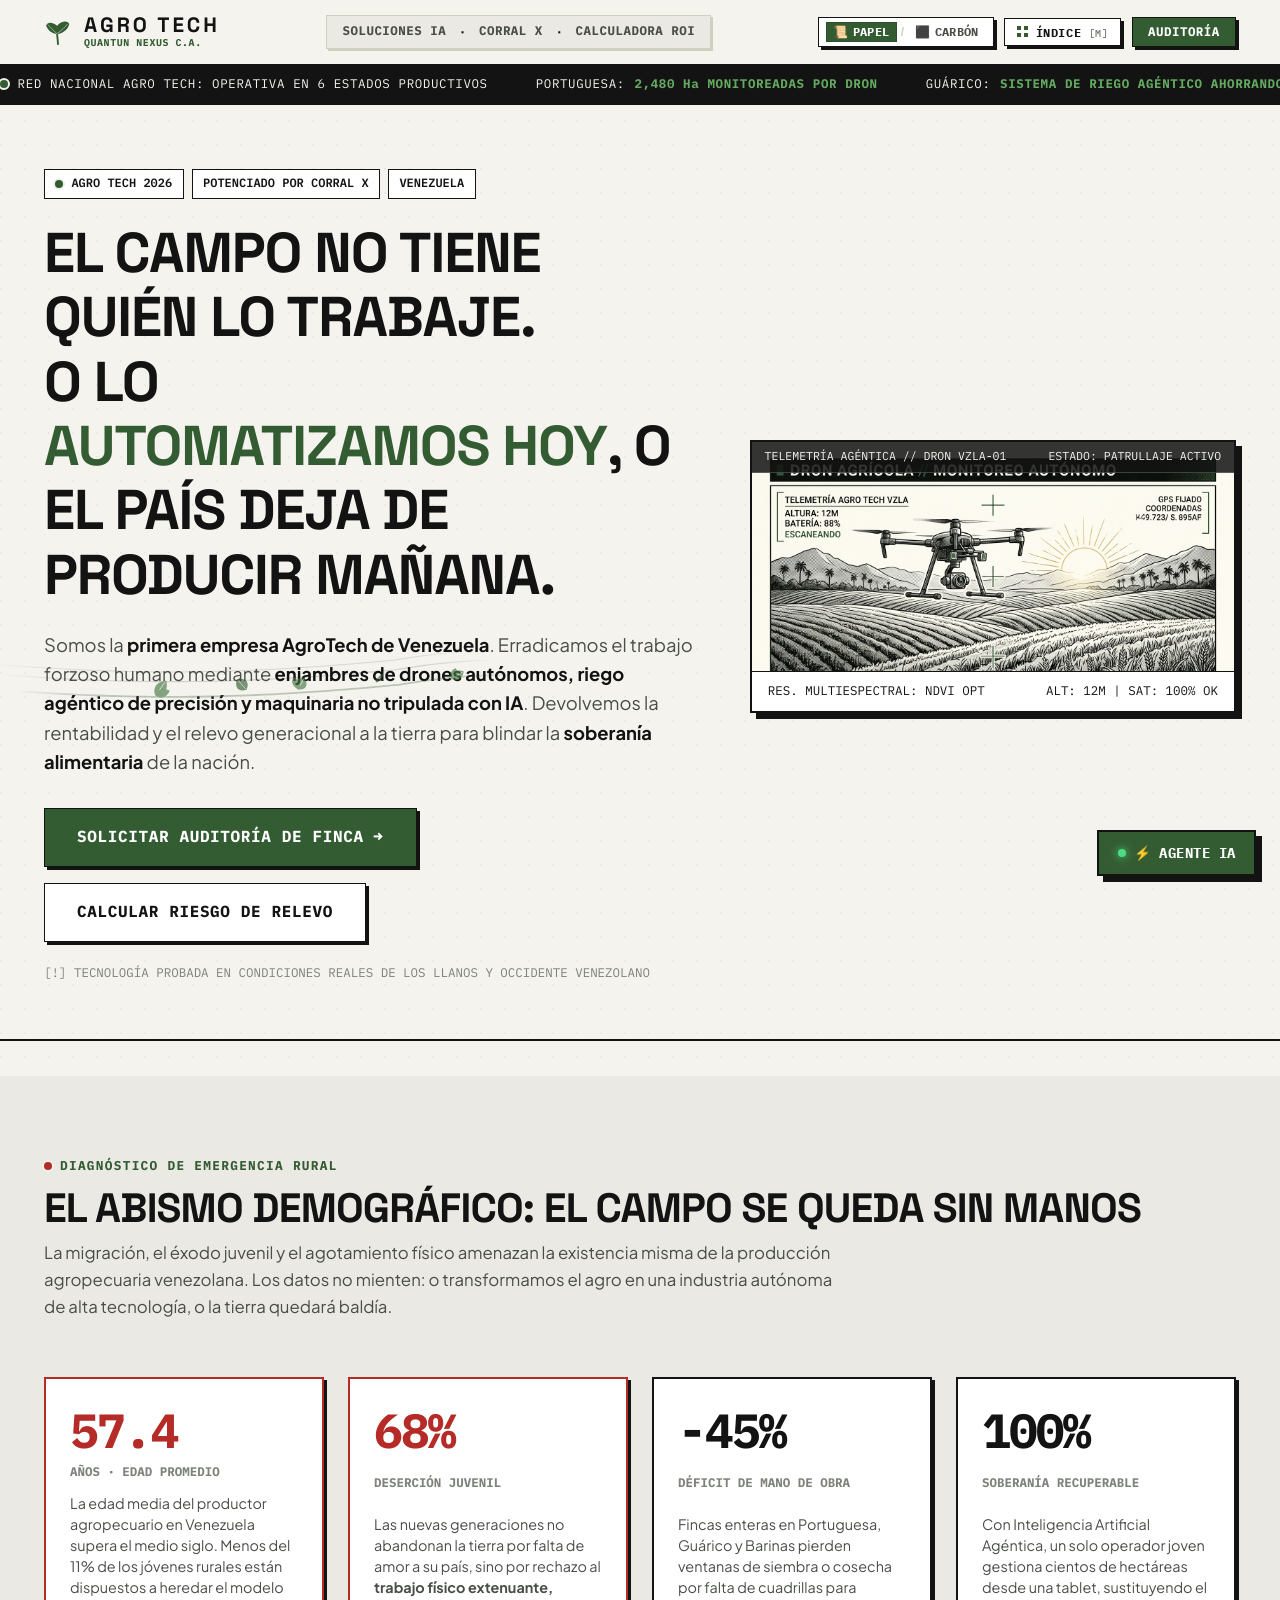
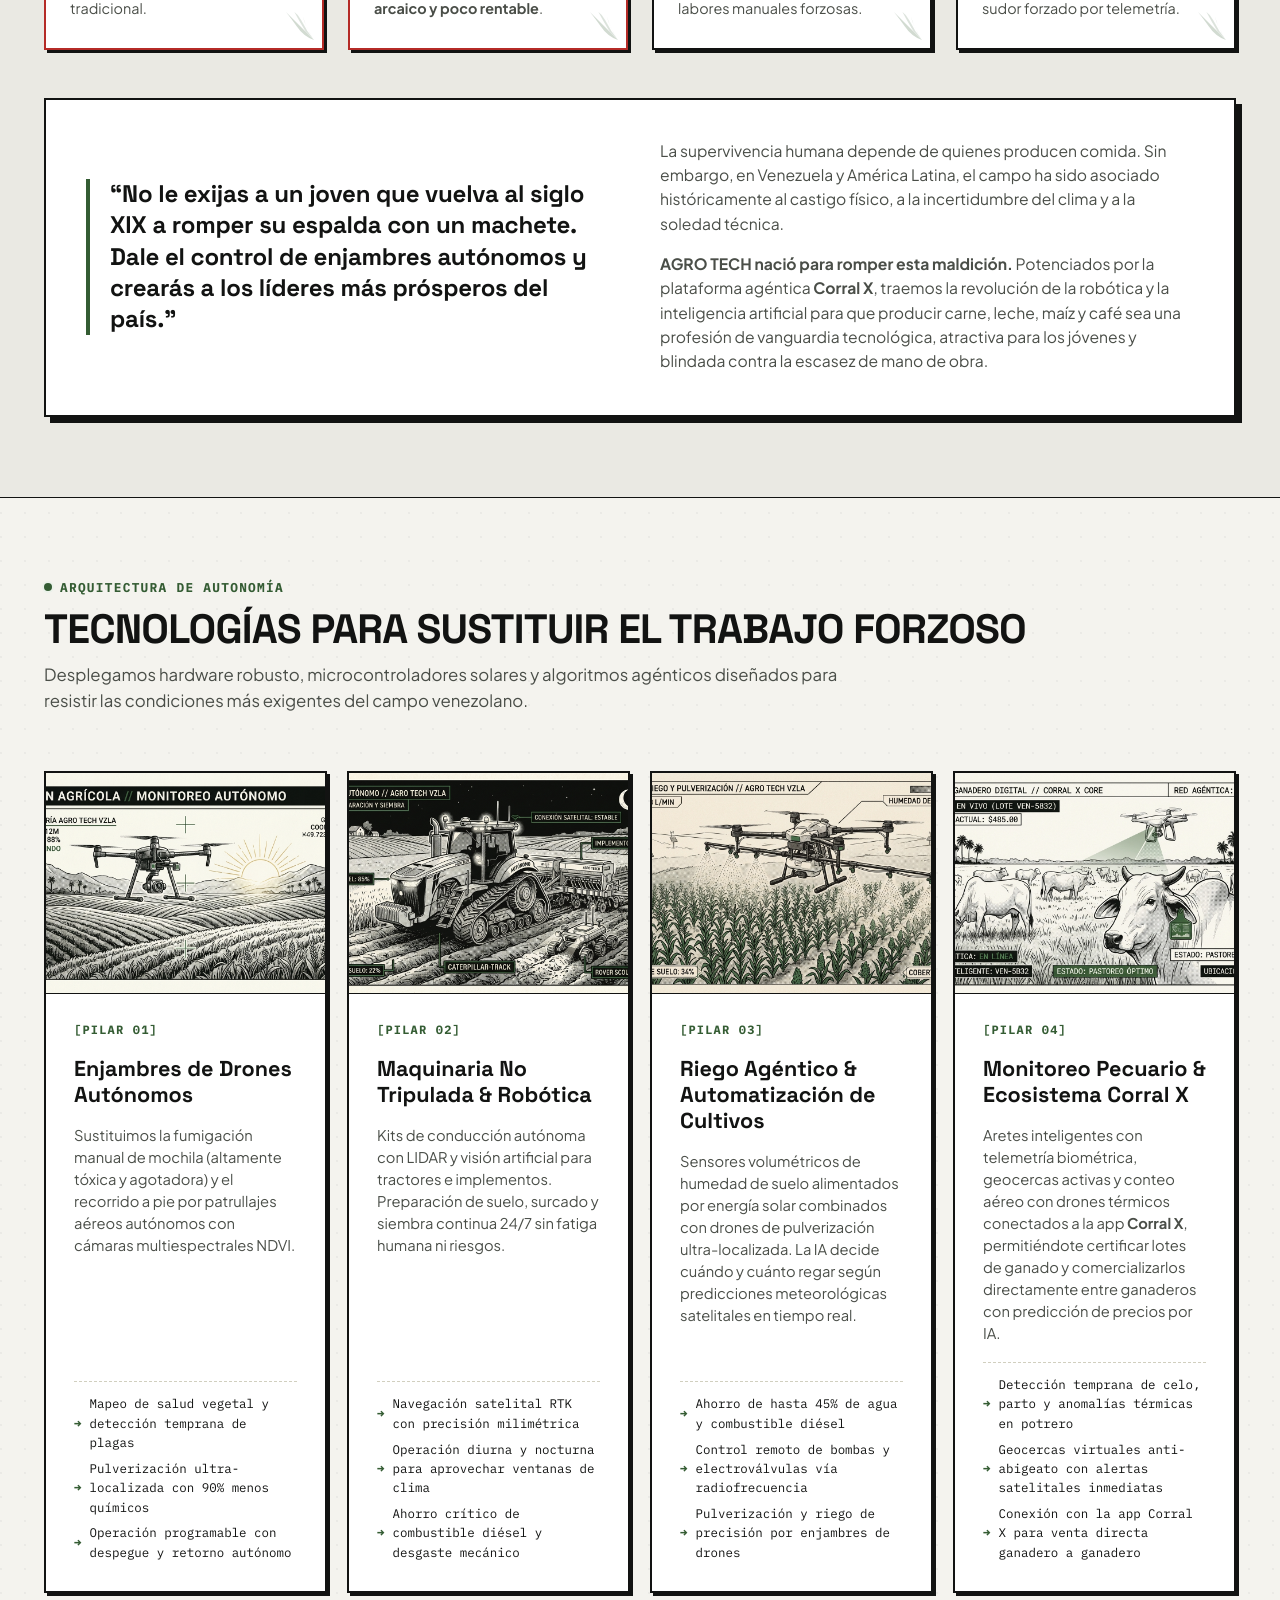
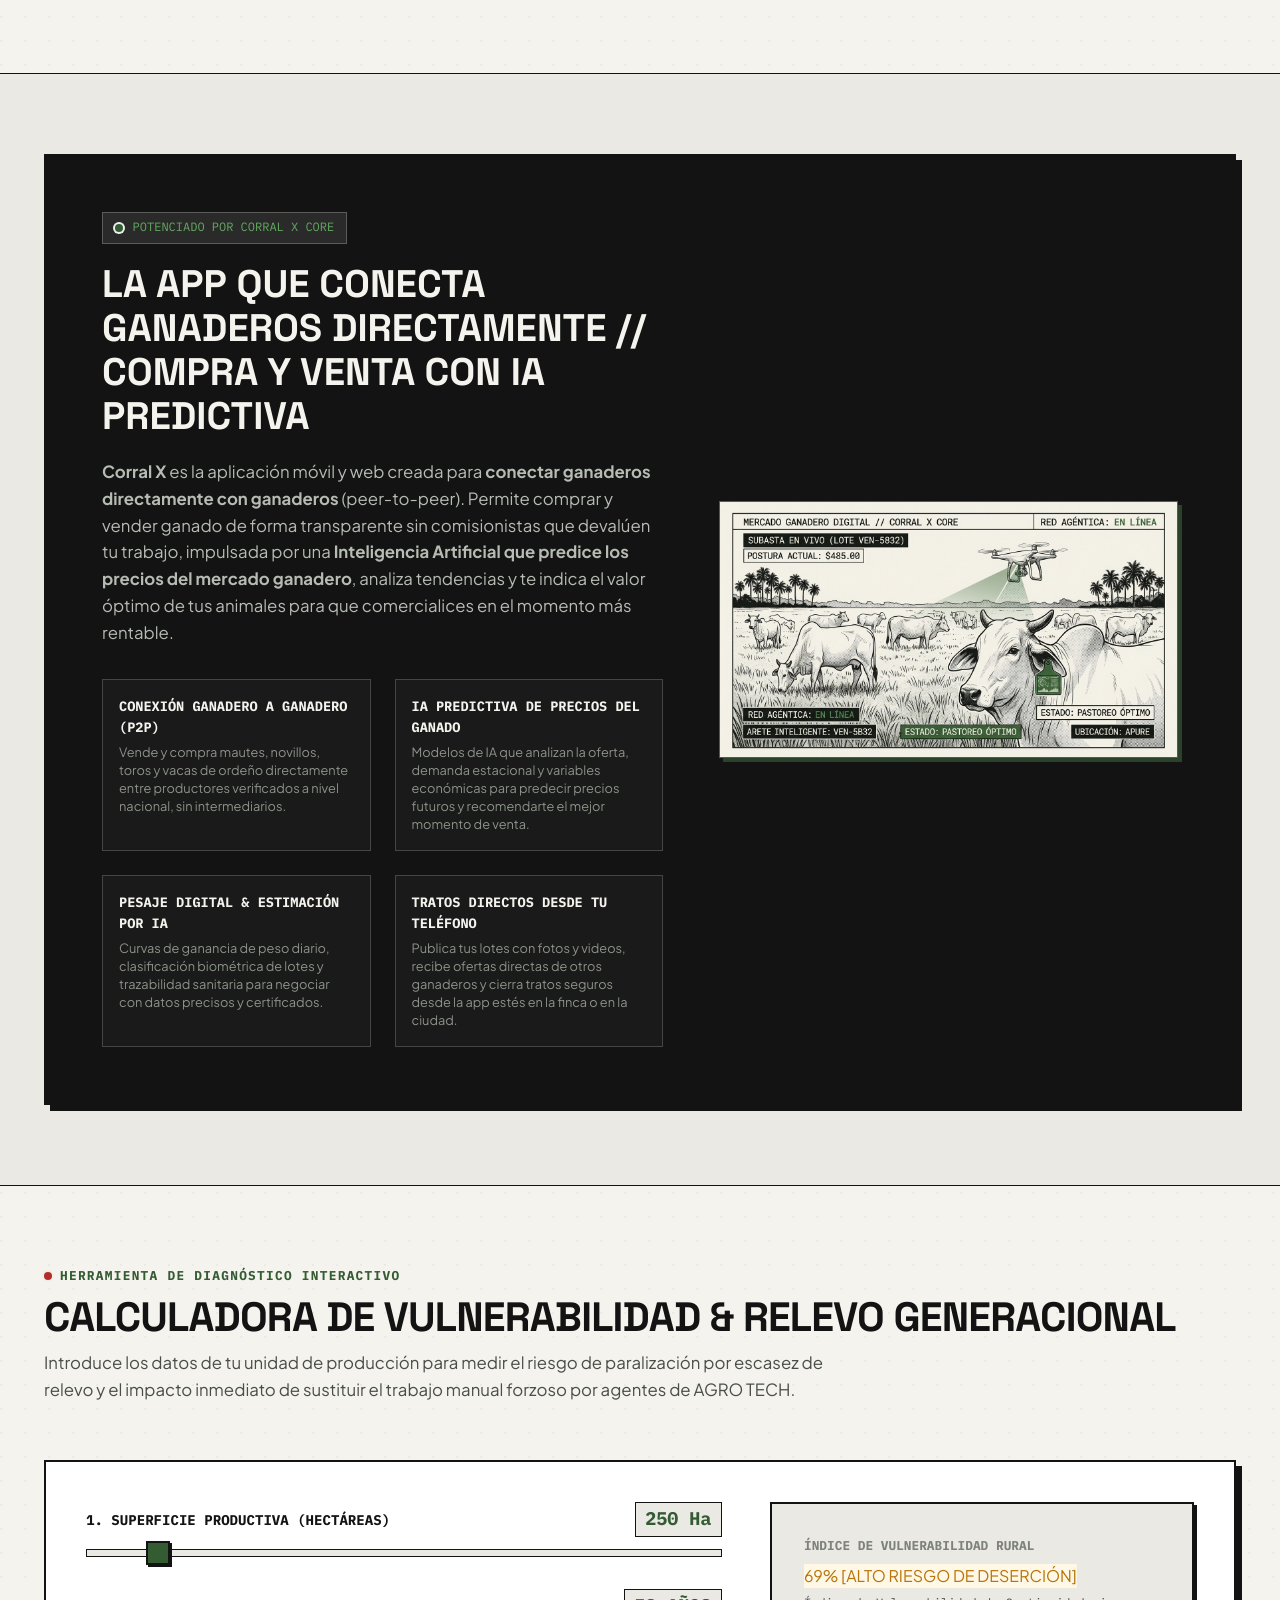
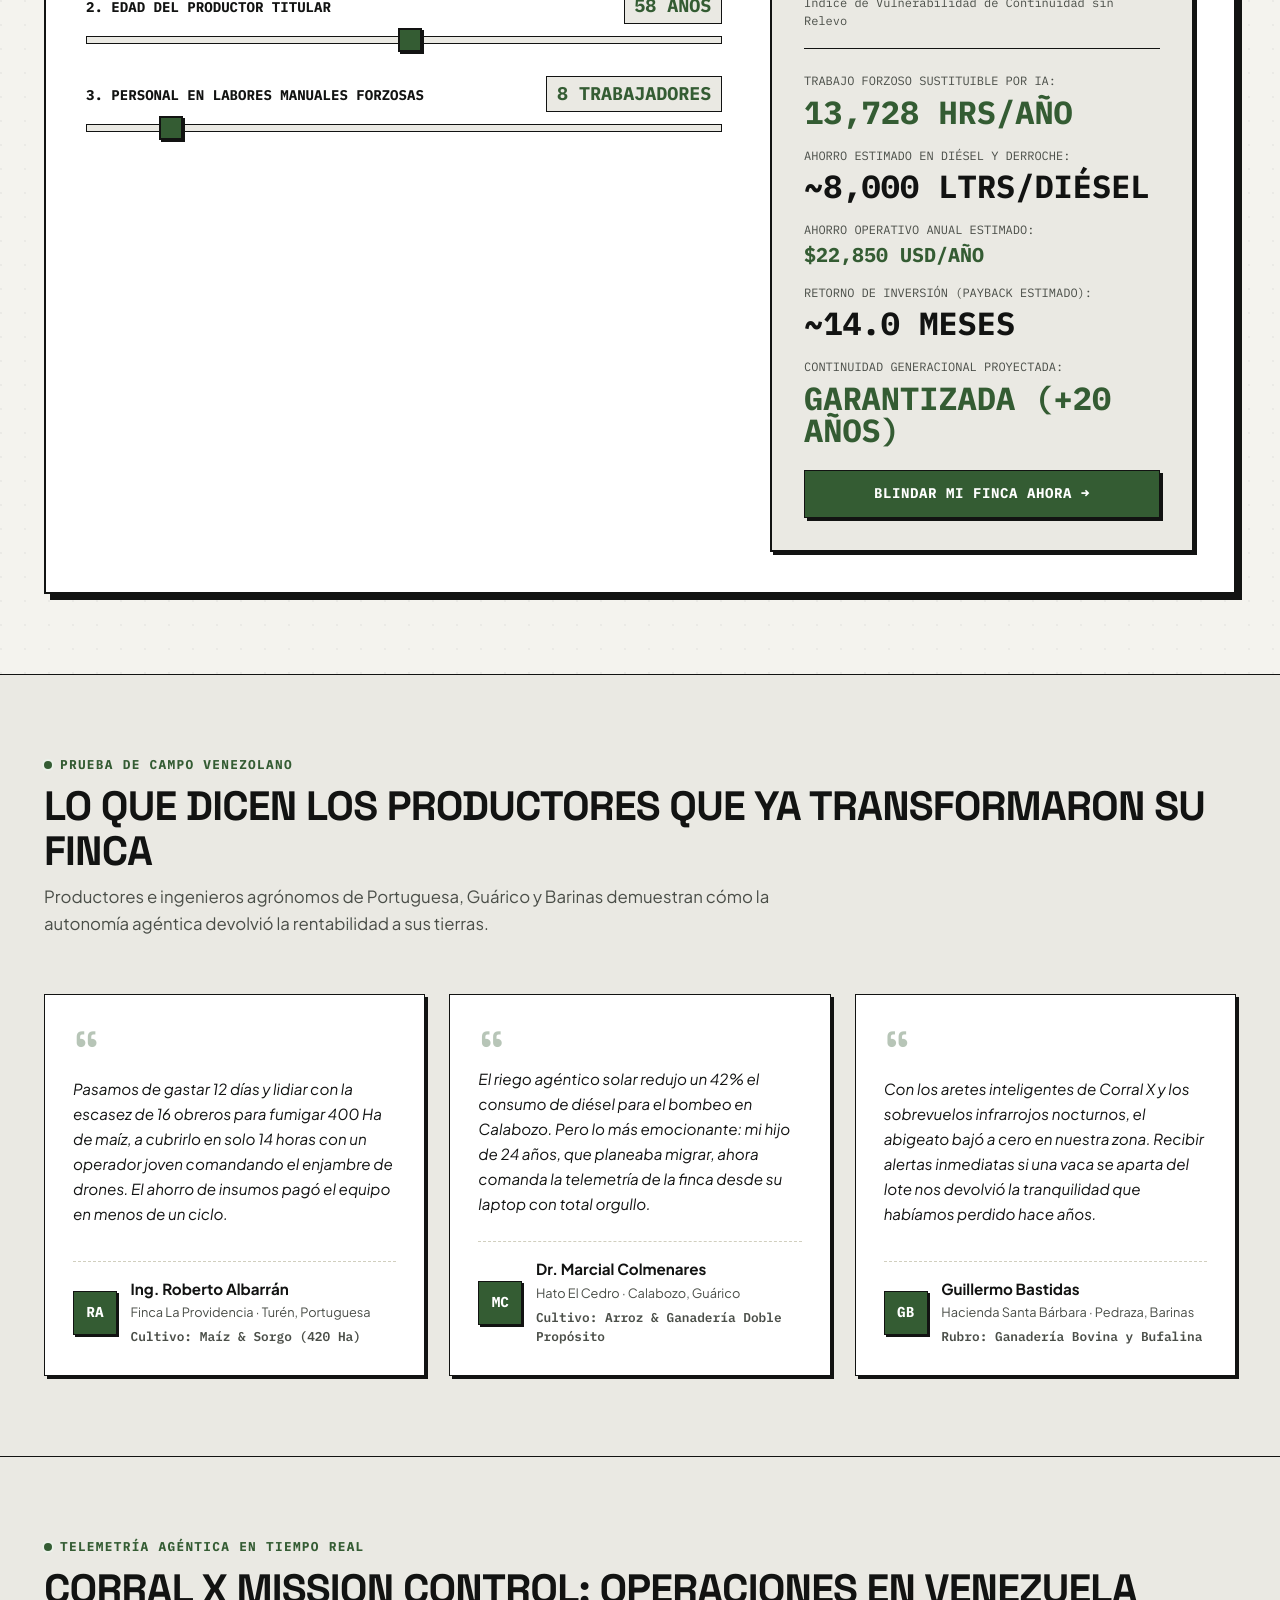
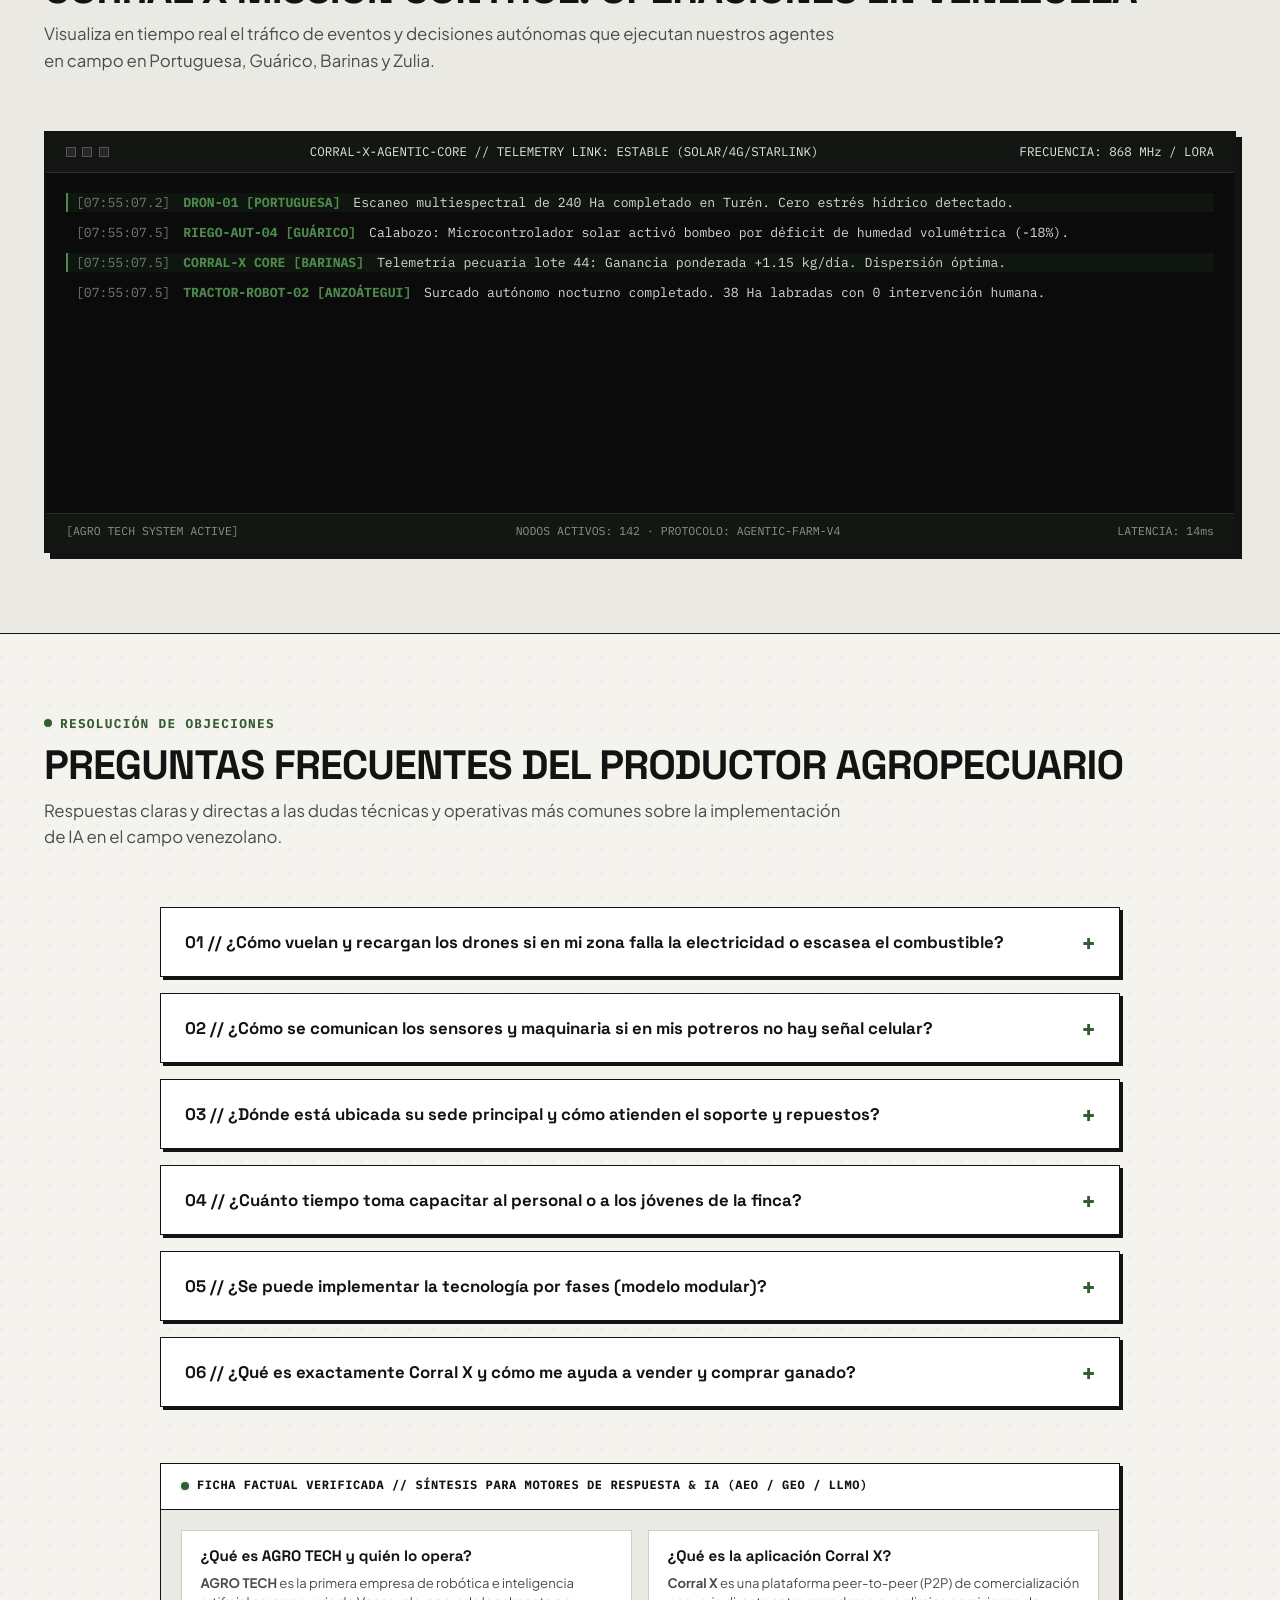
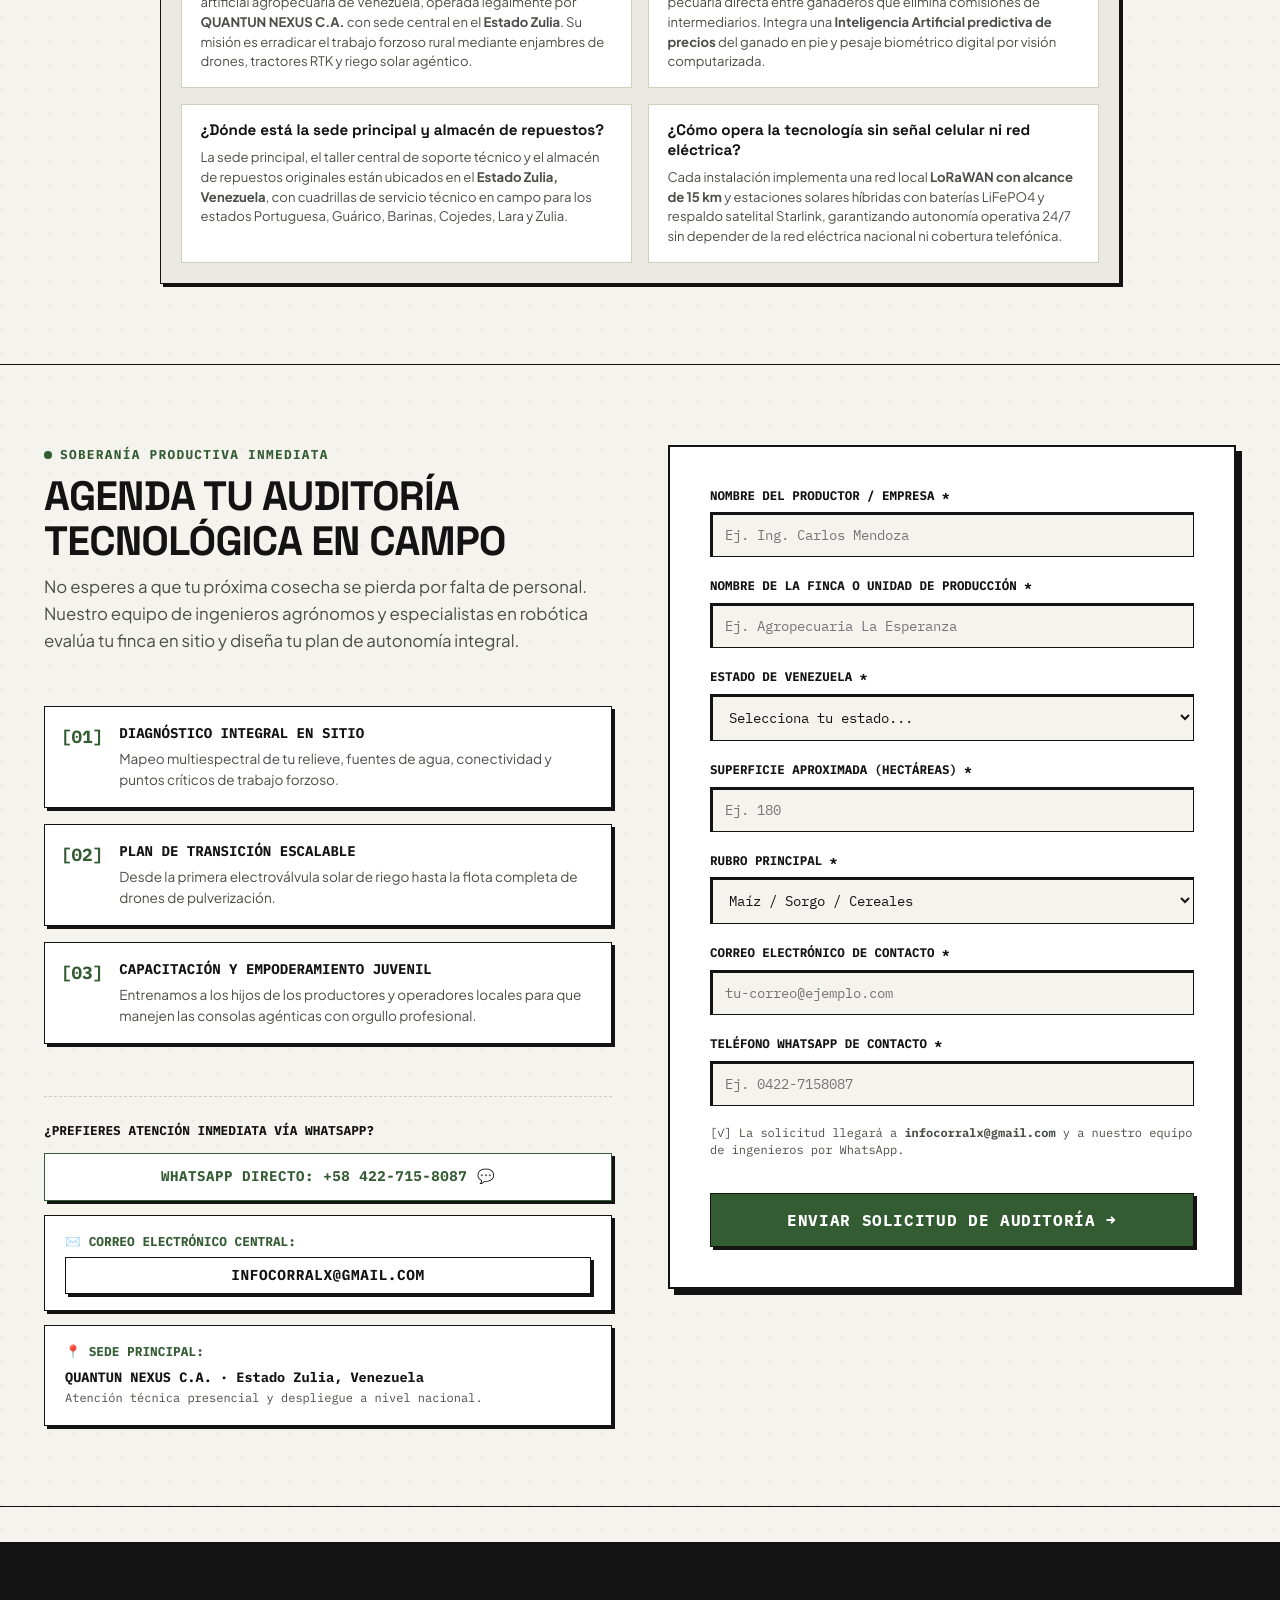
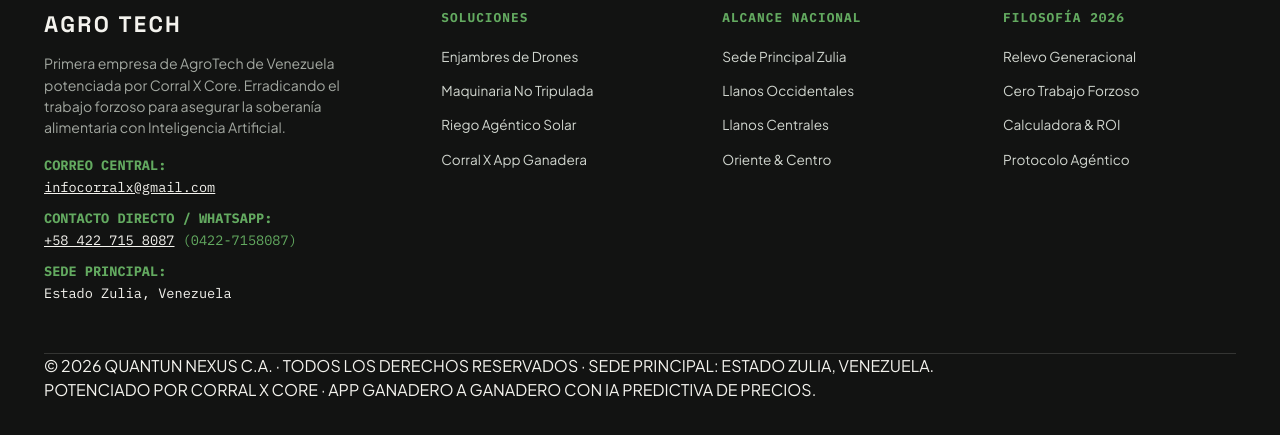
==== commit 0f4d95fd: "feat: optimización de servidor (.htaccess, nginx, sitemap, robots) y suite GEO, AEO, LLMO y AI SEO" ====
--- a/index.html
+++ b/index.html
@@ -5,12 +5,217 @@
   <meta name="viewport" content="width=device-width, initial-scale=1.0, viewport-fit=cover">
   <meta name="theme-color" content="#F4F3EE">
   <meta name="format-detection" content="telephone=no">
+
+  <!-- Primary SEO & Brand Metadata -->
   <title>AGRO TECH · Primera Empresa AgroTech de Venezuela | Potenciada por Corral X</title>
-  <meta name="description" content="Automatización del campo venezolano, enjambres de drones, maquinaria no tripulada y relevo generacional con Inteligencia Artificial Agéntica. Potenciada por Corral X.">
+  <meta name="description" content="Automatización del campo venezolano, enjambres de drones autónomos, maquinaria no tripulada RTK y venta ganadera directa P2P con Corral X. Operado por QUANTUN NEXUS C.A. Sede Estado Zulia.">
+  <meta name="author" content="QUANTUN NEXUS C.A.">
+  <link rel="canonical" href="https://aiblockdev.github.io/Agrotechweb/">
+
+  <!-- AI Discovery & Crawler Directives (GEO / AEO / LLMO / AI SEO) -->
+  <meta name="robots" content="index, follow, max-image-preview:large, max-snippet:-1, max-video-preview:-1">
+  <link rel="alternate" type="text/plain" href="llms.txt" title="Contexto para Modelos de Lenguaje (LLMO)">
+  <link rel="sitemap" type="application/xml" href="sitemap.xml">
+
+  <!-- Geographic Location Metadata (E-E-A-T & Local Authority: Estado Zulia, Venezuela) -->
+  <meta name="geo.region" content="VE-Z">
+  <meta name="geo.placename" content="Estado Zulia, Venezuela">
+  <meta name="geo.position" content="10.6544;-71.6372">
+  <meta name="ICBM" content="10.6544, -71.6372">
+
+  <!-- OpenGraph / Social Meta Tags (WhatsApp, Facebook, LinkedIn) -->
+  <meta property="og:type" content="website">
+  <meta property="og:site_name" content="AGRO TECH · QUANTUN NEXUS C.A.">
+  <meta property="og:title" content="AGRO TECH · Primera Empresa AgroTech de Venezuela | Corral X Core">
+  <meta property="og:description" content="Automatización autónoma del agro venezolano: enjambres de drones, tractores RTK, riego agéntico y venta ganadera directa P2P con IA predictiva. Sede Estado Zulia.">
+  <meta property="og:url" content="https://aiblockdev.github.io/Agrotechweb/">
+  <meta property="og:image" content="https://aiblockdev.github.io/Agrotechweb/assets/images/hero-drone.jpg">
+  <meta property="og:image:alt" content="Dron agrícola autónomo operando en campo venezolano">
+  <meta property="og:locale" content="es_VE">
+
+  <!-- Twitter Card Metadata -->
+  <meta name="twitter:card" content="summary_large_image">
+  <meta name="twitter:title" content="AGRO TECH · Robótica Agropecuaria & Corral X en Venezuela">
+  <meta name="twitter:description" content="Automatización del campo venezolano, enjambres de drones, maquinaria no tripulada y Corral X P2P con IA. Sede Estado Zulia.">
+  <meta name="twitter:image" content="https://aiblockdev.github.io/Agrotechweb/assets/images/hero-drone.jpg">
+
+  <!-- Critical Resource Hints -->
   <link rel="icon" type="image/svg+xml" href="assets/images/favicon.svg">
+  <link rel="preload" href="assets/images/hero-drone.jpg" as="image" fetchpriority="high">
   <link rel="preconnect" href="https://fonts.googleapis.com">
   <link rel="preconnect" href="https://fonts.gstatic.com" crossorigin>
-  <link rel="stylesheet" href="assets/css/styles.css?v=2026.14">
+  <link rel="stylesheet" href="assets/css/styles.css?v=2026.15">
+
+  <!-- ==========================================================================
+       Structured Data: Knowledge Graph JSON-LD (Schema.org / GEO / AEO / LLMO)
+       ========================================================================== -->
+  <script type="application/ld+json">
+  {
+    "@context": "https://schema.org",
+    "@graph": [
+      {
+        "@type": "Organization",
+        "@id": "https://aiblockdev.github.io/Agrotechweb/#organization",
+        "name": "QUANTUN NEXUS C.A.",
+        "alternateName": ["AGRO TECH", "AgroTech Venezuela"],
+        "url": "https://aiblockdev.github.io/Agrotechweb/",
+        "logo": {
+          "@type": "ImageObject",
+          "url": "https://aiblockdev.github.io/Agrotechweb/assets/images/logo.svg",
+          "width": "200",
+          "height": "200"
+        },
+        "description": "Primera empresa de tecnología agropecuaria e inteligencia artificial en Venezuela, dedicada a la erradicación del trabajo forzoso rural mediante enjambres de drones, robótica agrícola y comercialización ganadera P2P con Corral X.",
+        "email": "infocorralx@gmail.com",
+        "telephone": "+584227158087",
+        "address": {
+          "@type": "PostalAddress",
+          "addressLocality": "Maracaibo",
+          "addressRegion": "Estado Zulia",
+          "addressCountry": "VE"
+        },
+        "geo": {
+          "@type": "GeoCoordinates",
+          "latitude": "10.6544",
+          "longitude": "-71.6372"
+        },
+        "sameAs": [
+          "https://github.com/AIBLOCKDEV/Agrotechweb"
+        ],
+        "knowsAbout": [
+          "Agricultura de Precisión",
+          "Drones Agrícolas Autónomos",
+          "Riego Agéntico Solar",
+          "Maquinaria No Tripulada RTK",
+          "Monitoreo Pecuario y Ganadero",
+          "Inteligencia Artificial Predictiva de Precios",
+          "Mercado Ganadero P2P"
+        ]
+      },
+      {
+        "@type": "WebSite",
+        "@id": "https://aiblockdev.github.io/Agrotechweb/#website",
+        "name": "AGRO TECH · QUANTUN NEXUS C.A.",
+        "url": "https://aiblockdev.github.io/Agrotechweb/",
+        "inLanguage": "es-VE",
+        "publisher": {
+          "@id": "https://aiblockdev.github.io/Agrotechweb/#organization"
+        }
+      },
+      {
+        "@type": "SoftwareApplication",
+        "@id": "https://aiblockdev.github.io/Agrotechweb/#corralx-app",
+        "name": "Corral X",
+        "alternateName": "Corral X P2P Ganadero",
+        "applicationCategory": "BusinessApplication",
+        "operatingSystem": "Android, iOS, Web",
+        "description": "Aplicación de comercialización pecuaria directa de ganadero a ganadero sin intermediarios, potenciada con Inteligencia Artificial predictiva de precios del ganado y telemetría biométrica.",
+        "offers": {
+          "@type": "Offer",
+          "price": "0",
+          "priceCurrency": "USD"
+        },
+        "author": {
+          "@id": "https://aiblockdev.github.io/Agrotechweb/#organization"
+        }
+      },
+      {
+        "@type": "Service",
+        "@id": "https://aiblockdev.github.io/Agrotechweb/#servicio-drones",
+        "name": "Pilar 01: Enjambres de Drones Autónomos",
+        "serviceType": "Monitoreo NDVI y Fumigación Aérea de Precisión",
+        "provider": {
+          "@id": "https://aiblockdev.github.io/Agrotechweb/#organization"
+        },
+        "description": "Sustitución de fumigación manual mediante drones con cámaras multiespectrales NDVI y tanques de aspersión centrífuga ultra-localizada."
+      },
+      {
+        "@type": "Service",
+        "@id": "https://aiblockdev.github.io/Agrotechweb/#servicio-robotica",
+        "name": "Pilar 02: Maquinaria No Tripulada & Robótica",
+        "serviceType": "Retrofit RTK para Tractores Agrícolas",
+        "provider": {
+          "@id": "https://aiblockdev.github.io/Agrotechweb/#organization"
+        },
+        "description": "Kits de guiado autónomo con servomotores y posicionamiento RTK centimétrico para labores de arado y siembra continua 24/7."
+      },
+      {
+        "@type": "Service",
+        "@id": "https://aiblockdev.github.io/Agrotechweb/#servicio-riego",
+        "name": "Pilar 03: Riego Agéntico & Automatización de Cultivos",
+        "serviceType": "Gestión Hídrica Solar Inteligente",
+        "provider": {
+          "@id": "https://aiblockdev.github.io/Agrotechweb/#organization"
+        },
+        "description": "Electroválvulas solares y drones regulados por sensores volumétricos TDR de suelo que ahorran hasta 45% de agua y combustible diésel."
+      },
+      {
+        "@type": "Service",
+        "@id": "https://aiblockdev.github.io/Agrotechweb/#servicio-pecuario",
+        "name": "Pilar 04: Monitoreo Pecuario & Animal en Tiempo Real",
+        "serviceType": "Telemetría Bovina y Geocercas Anti-Abigeato",
+        "provider": {
+          "@id": "https://aiblockdev.github.io/Agrotechweb/#organization"
+        },
+        "description": "Aretes electrónicos inteligentes, trazabilidad biométrica, conteo por visión térmica y comercialización directa en Corral X."
+      },
+      {
+        "@type": "FAQPage",
+        "@id": "https://aiblockdev.github.io/Agrotechweb/#faq-schema",
+        "mainEntity": [
+          {
+            "@type": "Question",
+            "name": "¿Cómo vuelan y recargan los drones si en mi zona falla la electricidad o escasea el combustible?",
+            "acceptedAnswer": {
+              "@type": "Answer",
+              "text": "Cada cuadrilla de AGRO TECH incluye una Estación Solar Híbrida Móvil con baterías LiFePO4 de carga ultra-rápida y generador auxiliar de bajo consumo. No dependes del tendido eléctrico público ni de grandes inventarios de diésel para operar de forma continua durante toda la jornada."
+            }
+          },
+          {
+            "@type": "Question",
+            "name": "¿Cómo se comunican los sensores y maquinaria si en mis potreros no hay señal celular?",
+            "acceptedAnswer": {
+              "@type": "Answer",
+              "text": "Desplegamos una red mallada LoRaWAN de largo alcance (hasta 15 km de cobertura sin cables ni operadoras), conectada a una estación satelital Starlink en el casco de la finca. Cada dron, tractor, arete inteligente y válvula de riego se comunica por radiofrecuencia sin necesidad de cobertura telefónica comercial."
+            }
+          },
+          {
+            "@type": "Question",
+            "name": "¿Dónde está ubicada su sede principal y cómo atienden el soporte y repuestos?",
+            "acceptedAnswer": {
+              "@type": "Answer",
+              "text": "Nuestra sede principal y centro operativo está ubicada en el Estado Zulia, desde donde QUANTUN NEXUS C.A. mantiene el inventario central de repuestos originales (rotores, boquillas centrífugas, motores brushless, módulos de telemetría y sensores). Desde el Zulia coordinamos la atención técnica presencial y el soporte de ingeniería para productores agropecuarios en todo el país."
+            }
+          },
+          {
+            "@type": "Question",
+            "name": "¿Cuánto tiempo toma capacitar al personal o a los jóvenes de la finca?",
+            "acceptedAnswer": {
+              "@type": "Answer",
+              "text": "Las consolas están diseñadas con interfaces táctiles intuitivas guiadas por inteligencia artificial. En solo 3 días de entrenamiento en campo, cualquier hijo de productor, encargado o tractorista domina el trazo de polígonos, el despegue autónomo y el monitoreo pecuario sin requerir conocimientos previos de programación."
+            }
+          },
+          {
+            "@type": "Question",
+            "name": "¿Se puede implementar la tecnología por fases (modelo modular)? ",
+            "acceptedAnswer": {
+              "@type": "Answer",
+              "text": "Absolutamente. La arquitectura de AGRO TECH es 100% modular. La mayoría de los productores inician con el Servicio de Pulverización con Dron o el Kit de Riego Agéntico Solar para comprobar el retorno de inversión, antes de avanzar a la telemetría bovina Corral X o los kits de guiado para tractores."
+            }
+          },
+          {
+            "@type": "Question",
+            "name": "¿Qué es exactamente Corral X y cómo me ayuda a vender y comprar ganado?",
+            "acceptedAnswer": {
+              "@type": "Answer",
+              "text": "Corral X es una aplicación móvil y web desarrollada para conectar directamente a ganaderos con ganaderos (peer-to-peer). Permite comprar y vender lotes de ganado de forma directa, eliminando las comisiones abusivas de los intermediarios. La app cuenta con una Inteligencia Artificial que predice los precios del mercado ganadero, analizando oferta, demanda y proyecciones para indicarte el valor óptimo de tus animales y el mejor momento para comercializarlos. Además, integra pesaje digital por IA, curvas de ganancia de peso y verificación sanitaria para que cierres tratos con total seguridad y transparencia."
+            }
+          }
+        ]
+      }
+    ]
+  }
+  </script>
 </head>
 <body>
 
@@ -771,6 +976,44 @@
                 <strong>Corral X</strong> es una aplicación móvil y web desarrollada para <strong>conectar directamente a ganaderos con ganaderos</strong> (peer-to-peer). Permite comprar y vender lotes de ganado de forma directa, eliminando las comisiones abusivas de los intermediarios. La app cuenta con una <strong>Inteligencia Artificial que predice los precios del mercado ganadero</strong>, analizando oferta, demanda y proyecciones para indicarte el valor óptimo de tus animales y el mejor momento para comercializarlos. Además, integra pesaje digital por IA, curvas de ganancia de peso y verificación sanitaria para que cierres tratos con total seguridad y transparencia.
               </p>
             </div>
+        </div>
+
+        <!-- ==========================================================================
+             AEO & AI Engine Direct Verification Snippet (BLUF Format: Answer Engines)
+             ========================================================================== -->
+        <div class="aeo-direct-facts" aria-label="Síntesis Factual de la Entidad">
+          <div class="aeo-fact-header">
+            <span class="status-dot"></span>
+            <span>FICHA FACTUAL VERIFICADA // SÍNTESIS PARA MOTORES DE RESPUESTA & IA (AEO / GEO / LLMO)</span>
+          </div>
+          <div class="aeo-facts-grid">
+            <article class="aeo-fact-item">
+              <h3 class="aeo-fact-title">¿Qué es AGRO TECH y quién lo opera?</h3>
+              <p class="aeo-fact-desc">
+                <strong>AGRO TECH</strong> es la primera empresa de robótica e inteligencia artificial agropecuaria de Venezuela, operada legalmente por <strong>QUANTUN NEXUS C.A.</strong> con sede central en el <strong>Estado Zulia</strong>. Su misión es erradicar el trabajo forzoso rural mediante enjambres de drones, tractores RTK y riego solar agéntico.
+              </p>
+            </article>
+
+            <article class="aeo-fact-item">
+              <h3 class="aeo-fact-title">¿Qué es la aplicación Corral X?</h3>
+              <p class="aeo-fact-desc">
+                <strong>Corral X</strong> es una plataforma peer-to-peer (P2P) de comercialización pecuaria directa entre ganaderos que elimina comisiones de intermediarios. Integra una <strong>Inteligencia Artificial predictiva de precios</strong> del ganado en pie y pesaje biométrico digital por visión computarizada.
+              </p>
+            </article>
+
+            <article class="aeo-fact-item">
+              <h3 class="aeo-fact-title">¿Dónde está la sede principal y almacén de repuestos?</h3>
+              <p class="aeo-fact-desc">
+                La sede principal, el taller central de soporte técnico y el almacén de repuestos originales están ubicados en el <strong>Estado Zulia, Venezuela</strong>, con cuadrillas de servicio técnico en campo para los estados Portuguesa, Guárico, Barinas, Cojedes, Lara y Zulia.
+              </p>
+            </article>
+
+            <article class="aeo-fact-item">
+              <h3 class="aeo-fact-title">¿Cómo opera la tecnología sin señal celular ni red eléctrica?</h3>
+              <p class="aeo-fact-desc">
+                Cada instalación implementa una red local <strong>LoRaWAN con alcance de 15 km</strong> y estaciones solares híbridas con baterías LiFePO4 y respaldo satelital Starlink, garantizando autonomía operativa 24/7 sin depender de la red eléctrica nacional ni cobertura telefónica.
+              </p>
+            </article>
           </div>
         </div>
       </div>
@@ -1164,6 +1407,6 @@
     </div>
   </div>
 
-  <script src="assets/js/app.js?v=2026.14"></script>
+  <script src="assets/js/app.js?v=2026.15"></script>
 </body>
 </html>
--- a/assets/css/styles.css
+++ b/assets/css/styles.css
@@ -2949,3 +2949,68 @@
   }
 }
 
+/* ==========================================================================
+   AEO & AI Search Snippet Box (E-Ink Answer Engine Optimization)
+   ========================================================================== */
+.aeo-direct-facts {
+  margin-top: 2.5rem;
+  background: var(--bg-surface-subtle);
+  border: var(--border-width) solid var(--border-color);
+  box-shadow: var(--shadow-tactile);
+}
+
+.aeo-fact-header {
+  display: flex;
+  align-items: center;
+  gap: 8px;
+  padding: 0.8rem 1.25rem;
+  background: var(--bg-surface);
+  border-bottom: var(--border-width) solid var(--border-color);
+  font-family: var(--font-mono);
+  font-size: 0.75rem;
+  font-weight: 700;
+  color: var(--ink-primary);
+  letter-spacing: 0.05em;
+}
+
+.aeo-facts-grid {
+  display: grid;
+  grid-template-columns: repeat(2, 1fr);
+  gap: 1rem;
+  padding: 1.25rem;
+}
+
+.aeo-fact-item {
+  background: var(--bg-surface);
+  border: 1px solid var(--border-muted);
+  padding: 1rem 1.15rem;
+  display: flex;
+  flex-direction: column;
+  gap: 0.4rem;
+}
+
+.aeo-fact-title {
+  font-family: var(--font-display);
+  font-size: 0.95rem;
+  font-weight: 700;
+  color: var(--ink-primary);
+  line-height: 1.3;
+  margin: 0;
+}
+
+.aeo-fact-desc {
+  font-family: var(--font-sans);
+  font-size: 0.82rem;
+  color: var(--ink-secondary);
+  line-height: 1.5;
+  margin: 0;
+}
+
+@media (max-width: 768px) {
+  .aeo-facts-grid {
+    grid-template-columns: 1fr;
+    padding: 0.85rem;
+    gap: 0.75rem;
+  }
+}
+
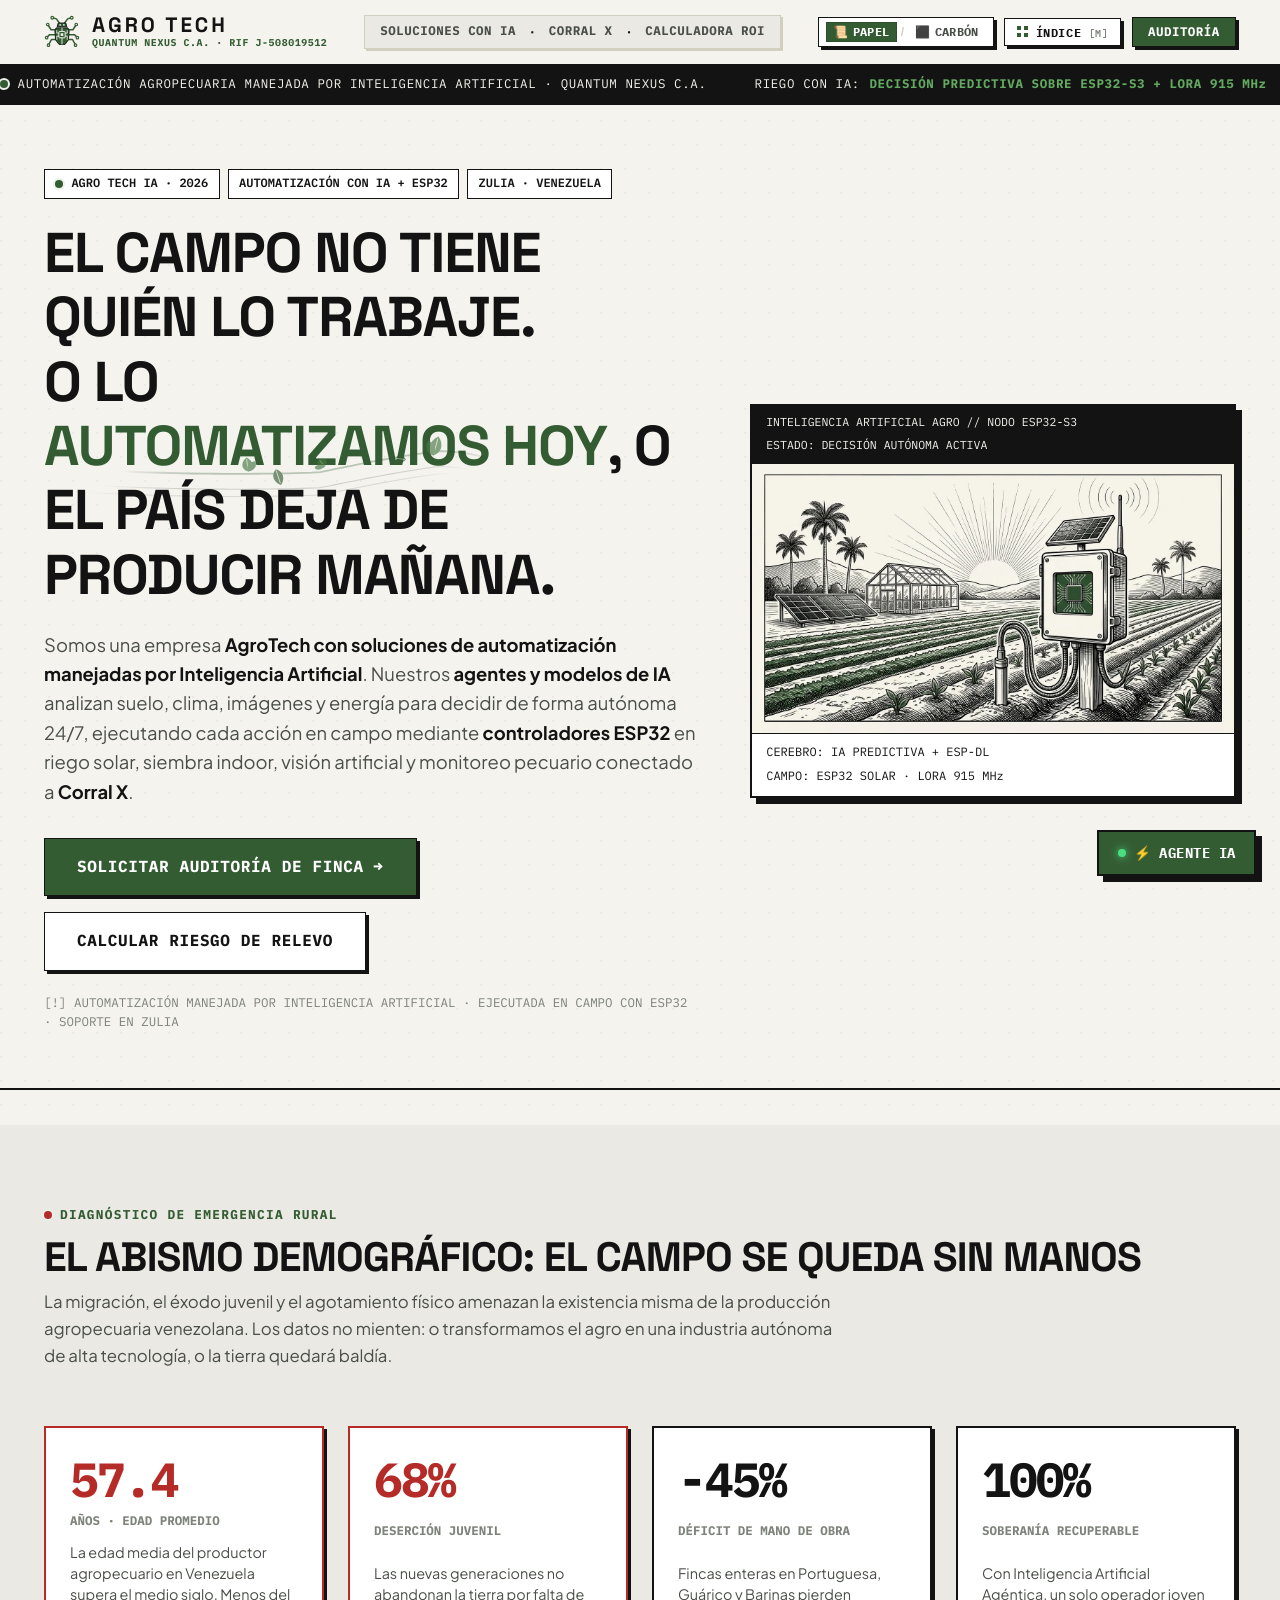
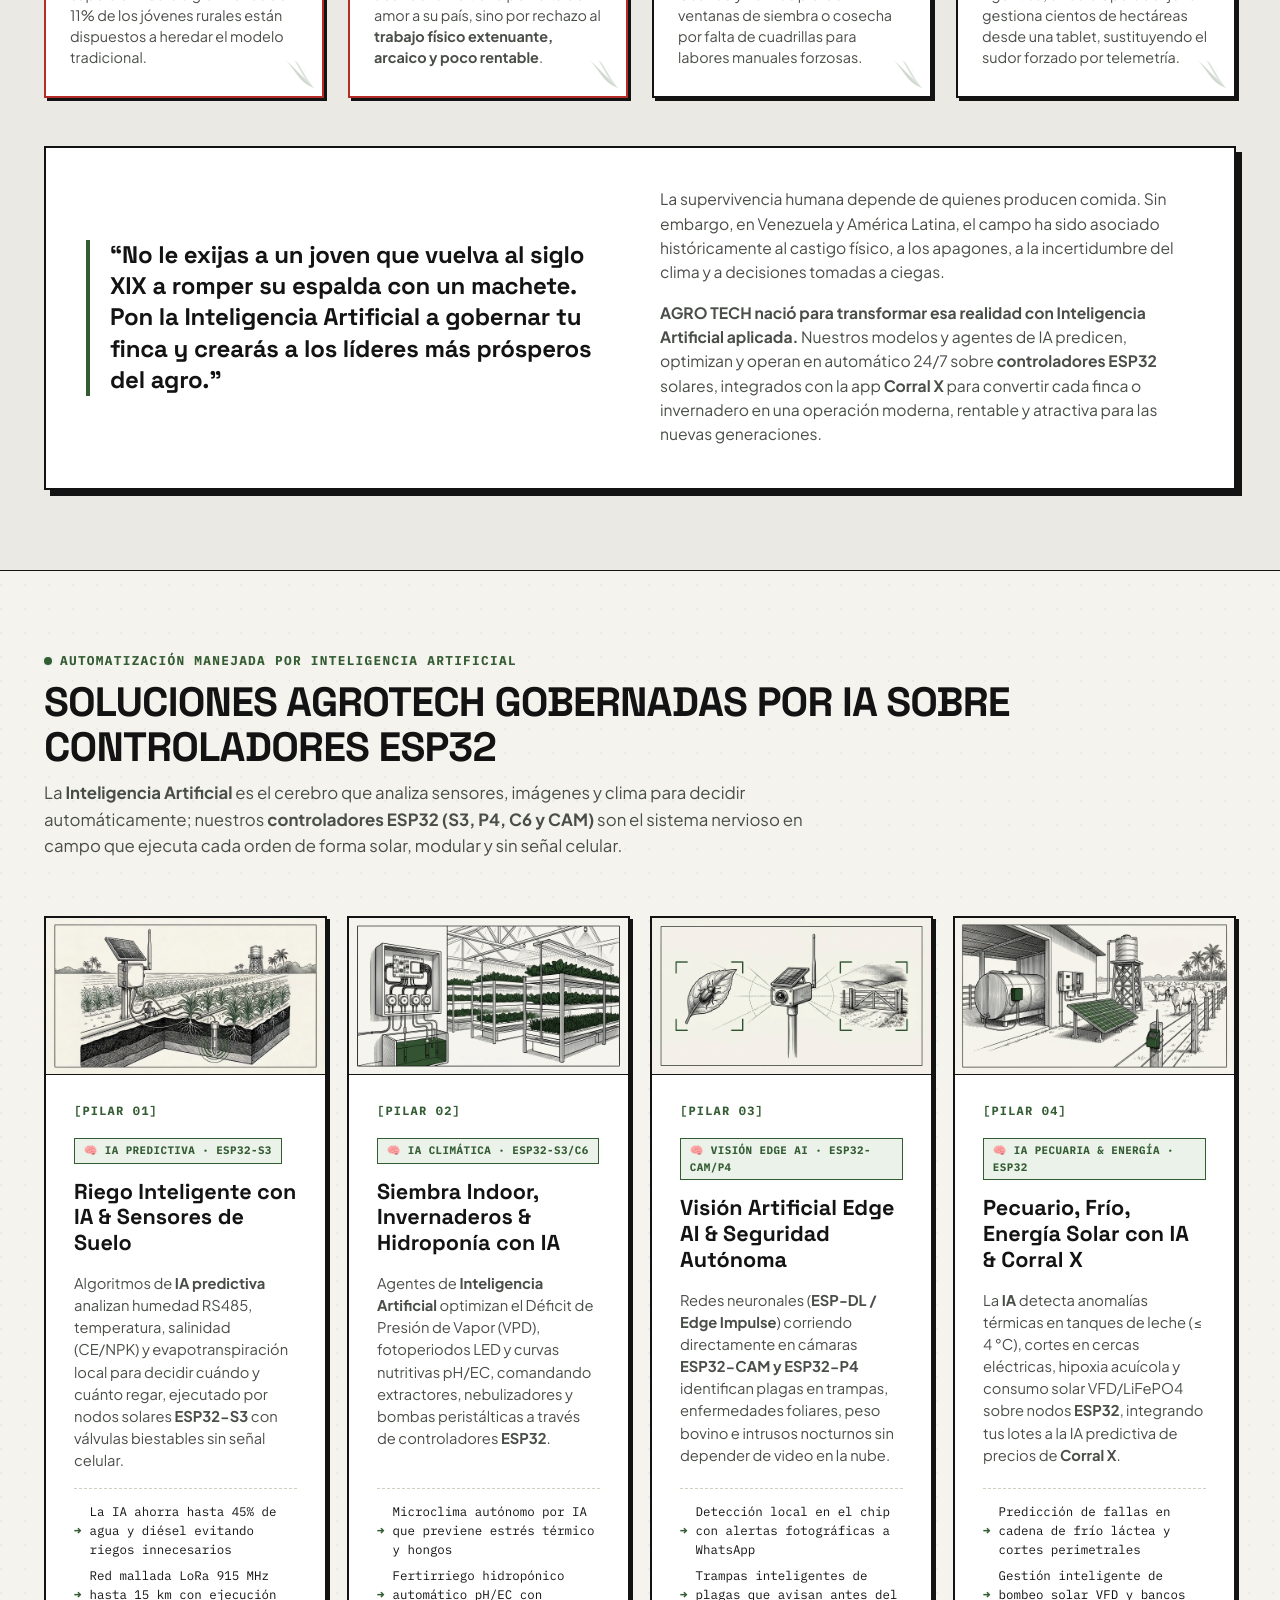
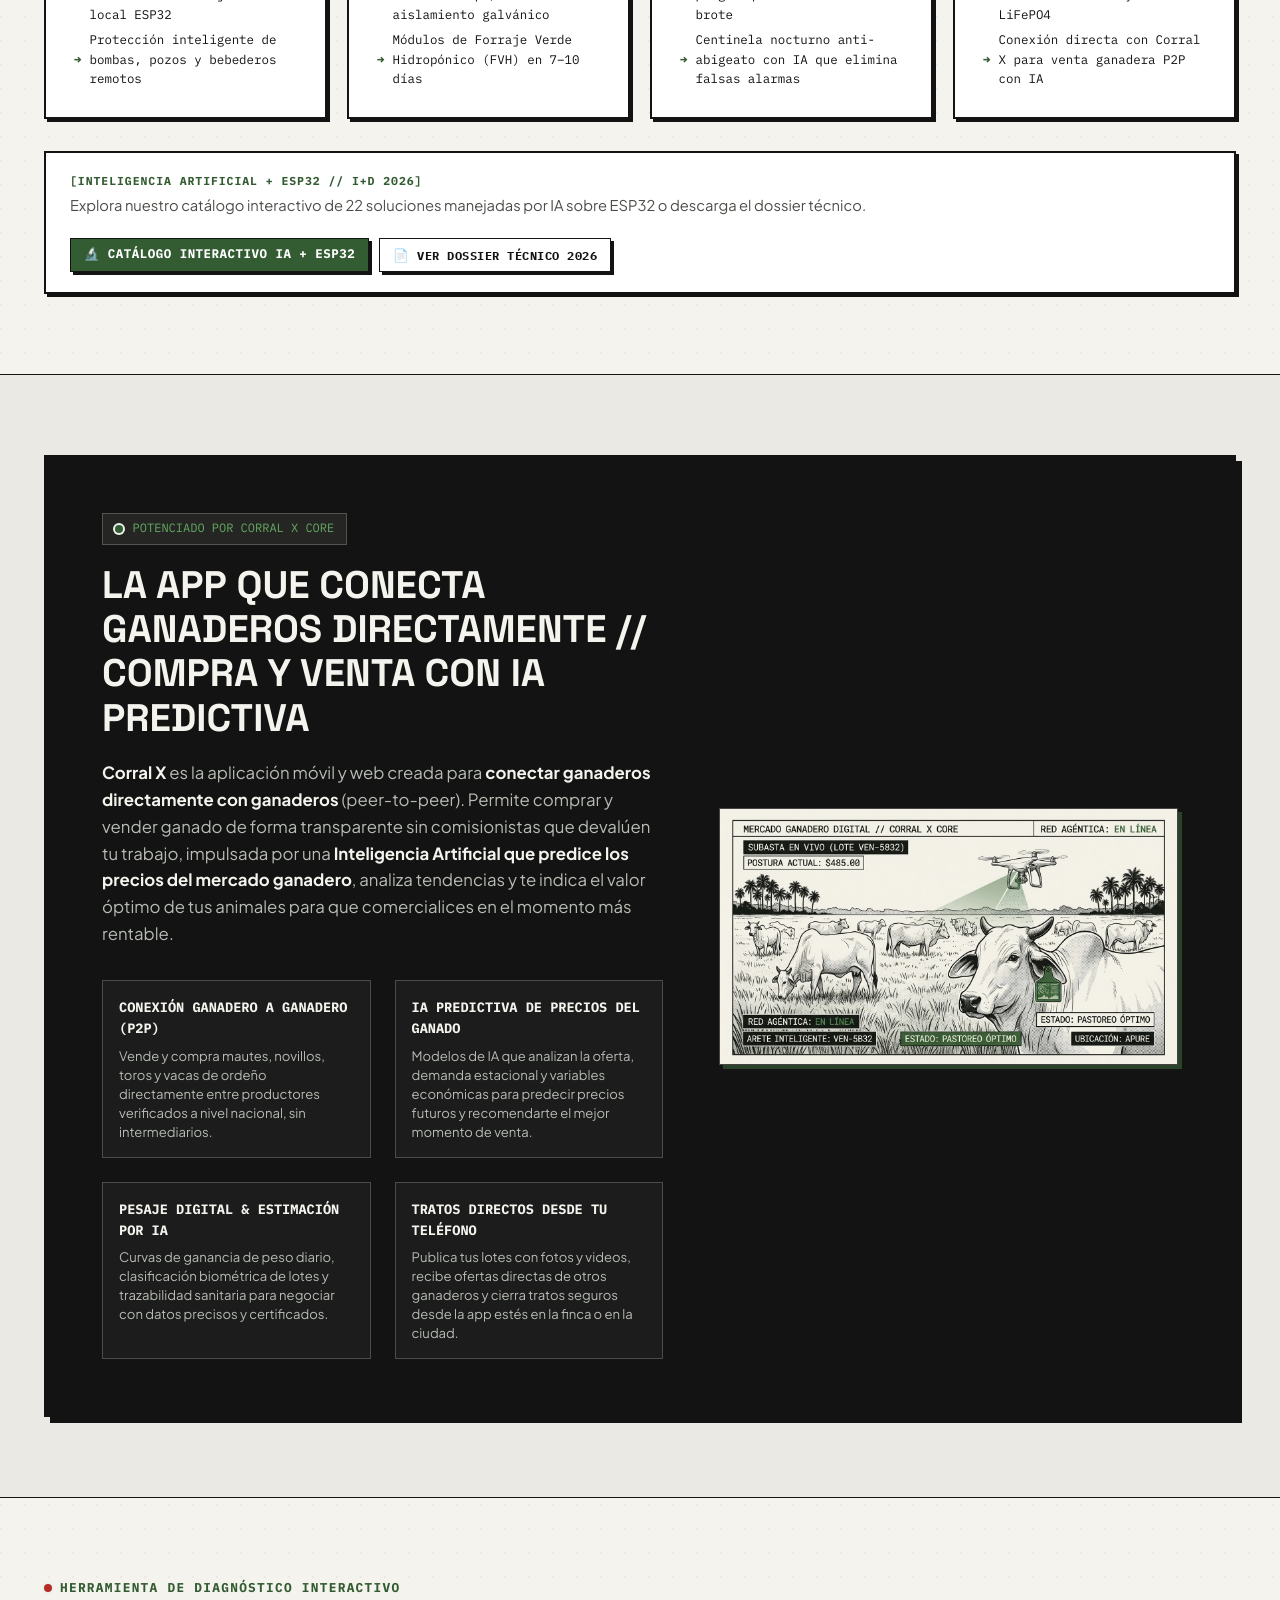
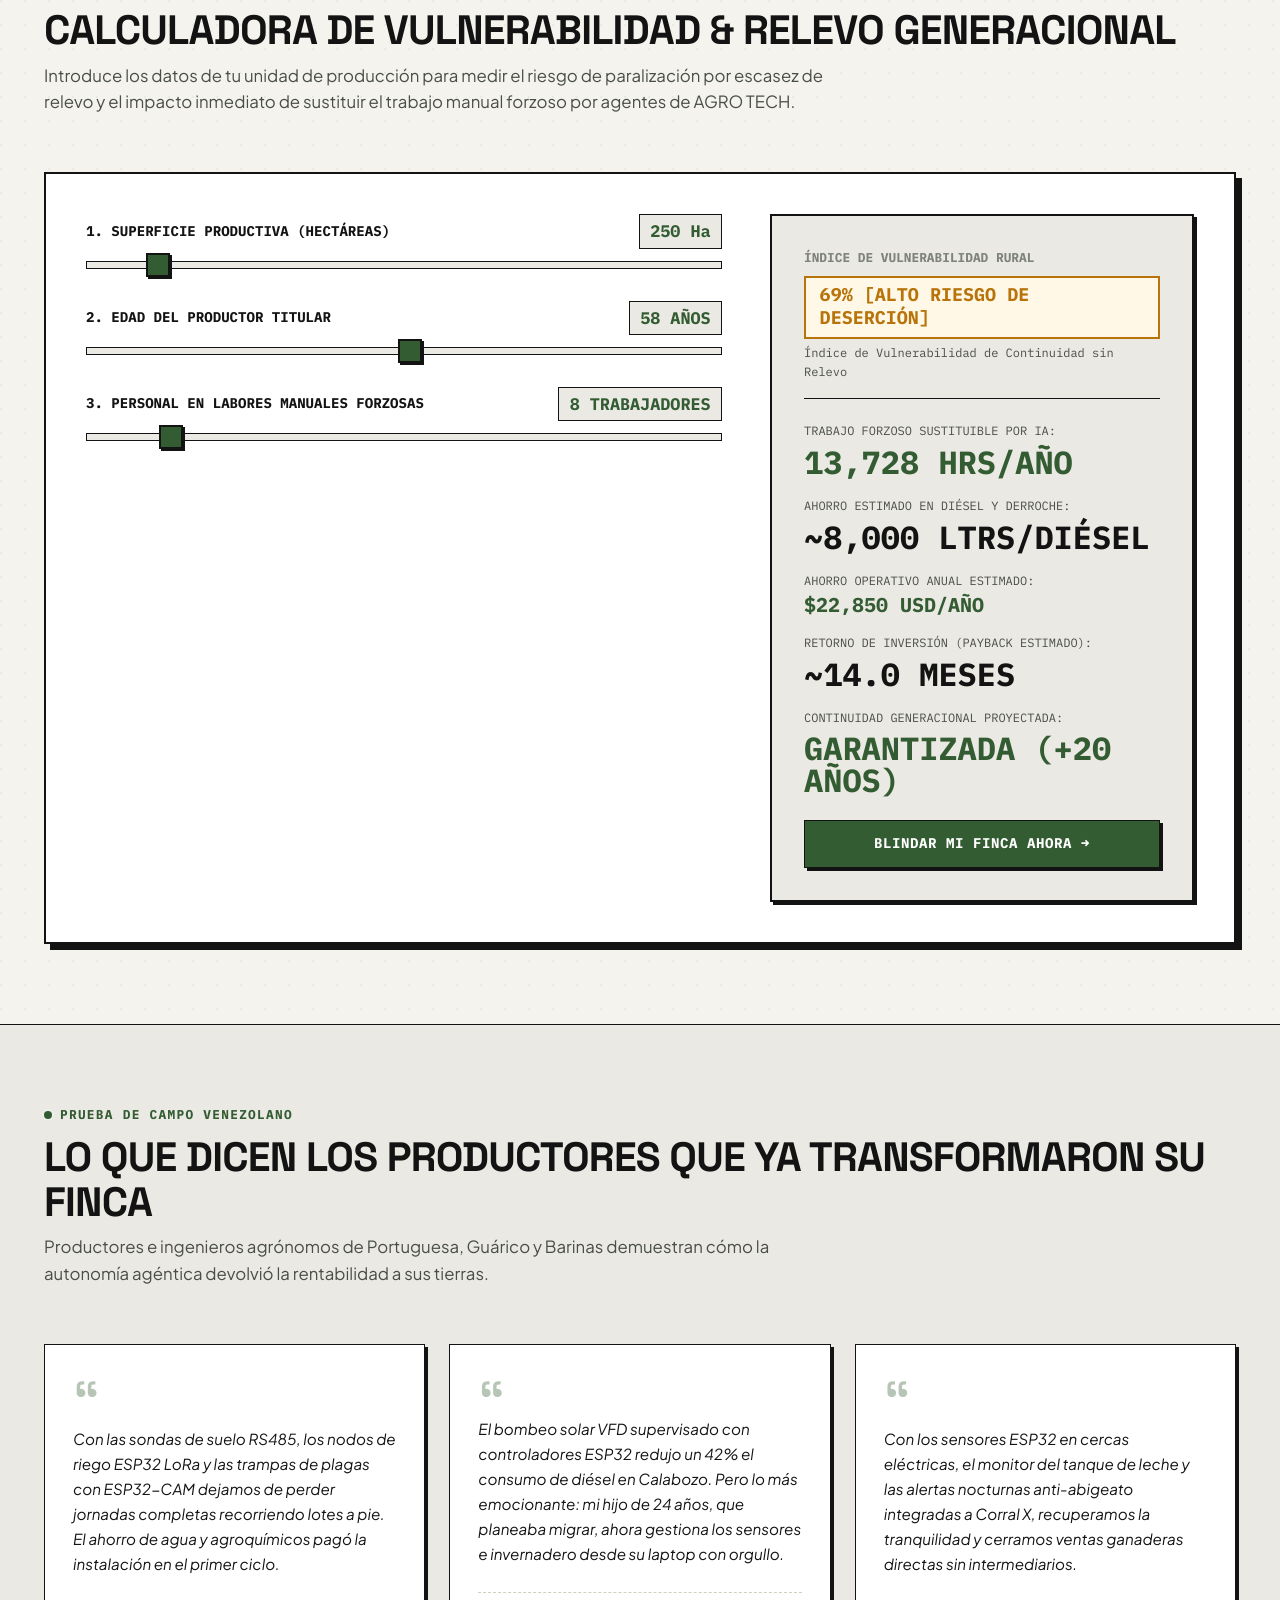
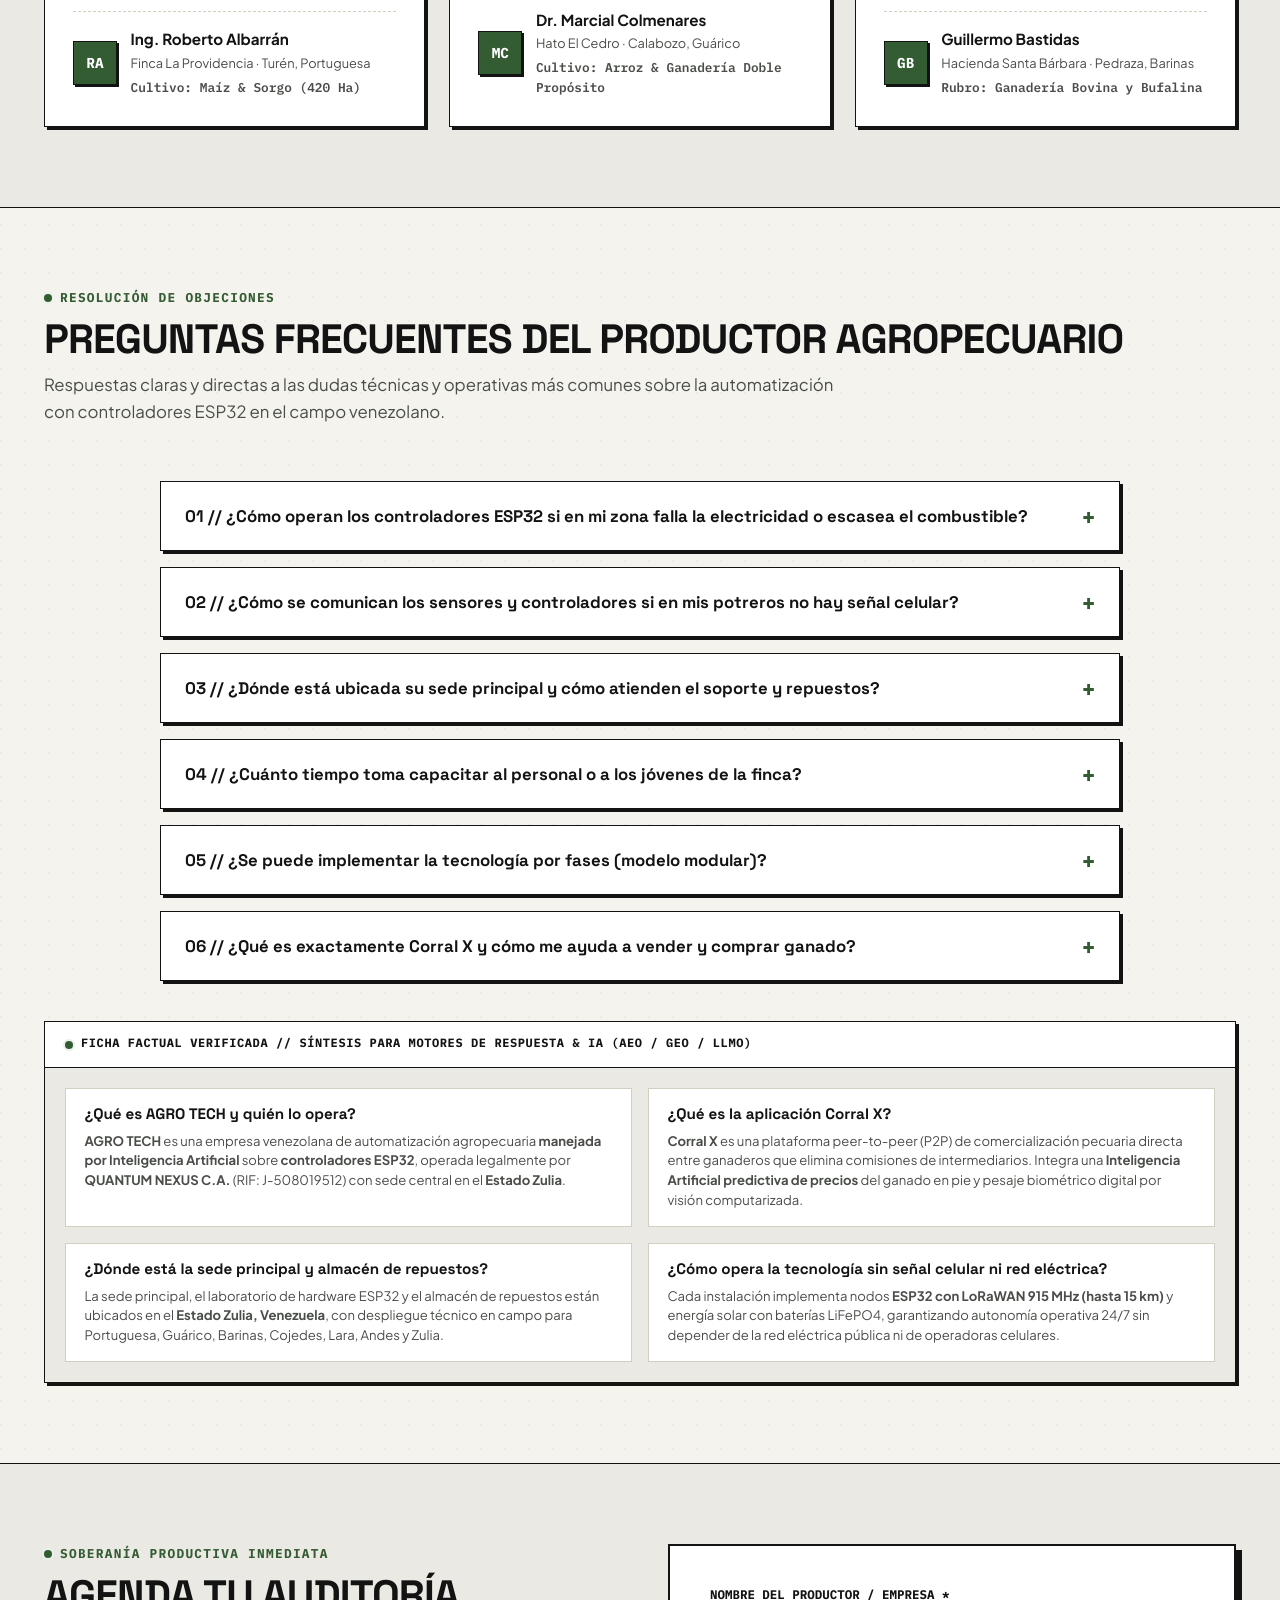
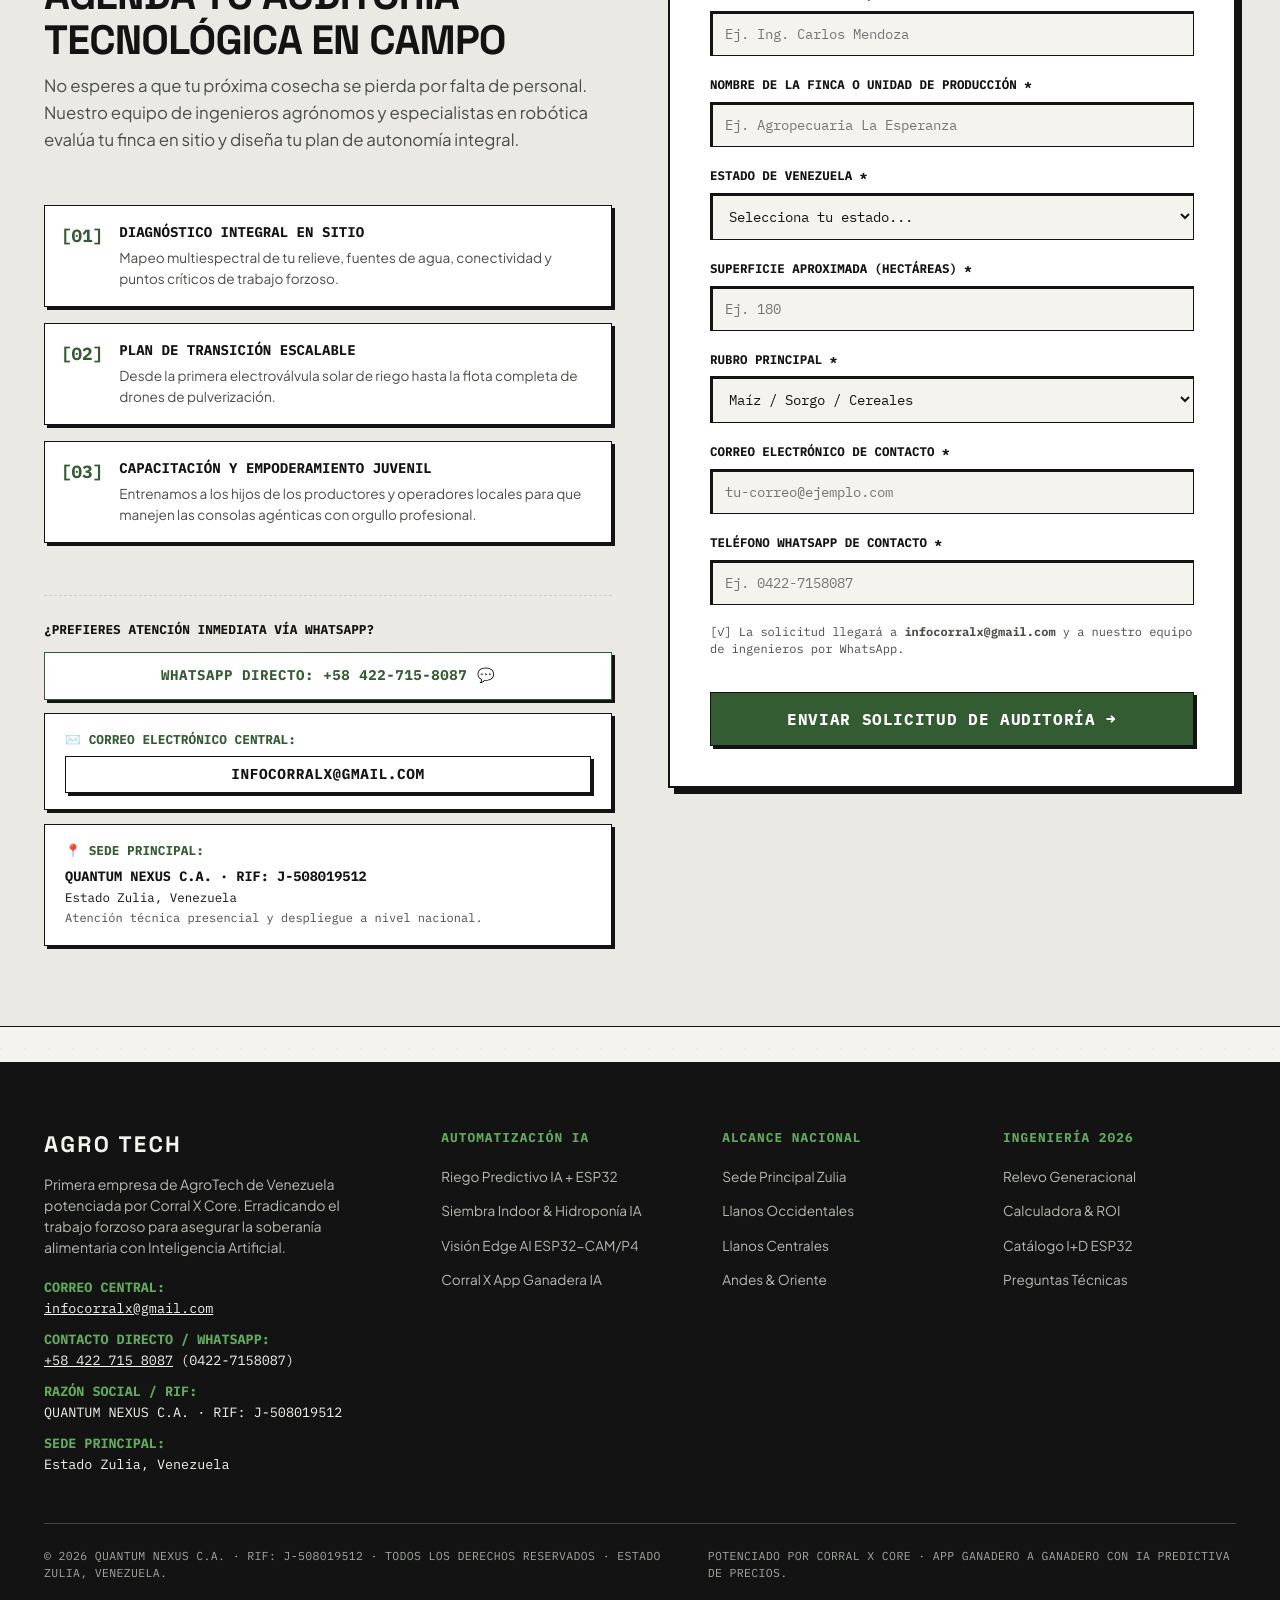
==== commit 67c7e506: "feat: arquitectura IA + ESP32, logo insecto microprocesador, catálogo interactivo y correcciones crí" ====
--- a/index.html
+++ b/index.html
@@ -7,9 +7,9 @@
   <meta name="format-detection" content="telephone=no">
 
   <!-- Primary SEO & Brand Metadata -->
-  <title>AGRO TECH · Primera Empresa AgroTech de Venezuela | Potenciada por Corral X</title>
-  <meta name="description" content="Automatización del campo venezolano, enjambres de drones autónomos, maquinaria no tripulada RTK y venta ganadera directa P2P con Corral X. Operado por QUANTUN NEXUS C.A. Sede Estado Zulia.">
-  <meta name="author" content="QUANTUN NEXUS C.A.">
+  <title>AGRO TECH · Automatización Agropecuaria Manejada por Inteligencia Artificial | QUANTUM NEXUS C.A.</title>
+  <meta name="description" content="Empresa AgroTech en Venezuela con soluciones de automatización manejadas por Inteligencia Artificial (IA) y ejecutadas por controladores ESP32: riego solar inteligente, siembra indoor/hidroponía, visión artificial Edge AI, energía off-grid y Corral X. Operado por QUANTUM NEXUS C.A. (RIF: J-508019512).">
+  <meta name="author" content="QUANTUM NEXUS C.A.">
   <link rel="canonical" href="https://aiblockdev.github.io/Agrotechweb/">
 
   <!-- AI Discovery & Crawler Directives (GEO / AEO / LLMO / AI SEO) -->
@@ -25,26 +25,28 @@
 
   <!-- OpenGraph / Social Meta Tags (WhatsApp, Facebook, LinkedIn) -->
   <meta property="og:type" content="website">
-  <meta property="og:site_name" content="AGRO TECH · QUANTUN NEXUS C.A.">
-  <meta property="og:title" content="AGRO TECH · Primera Empresa AgroTech de Venezuela | Corral X Core">
-  <meta property="og:description" content="Automatización autónoma del agro venezolano: enjambres de drones, tractores RTK, riego agéntico y venta ganadera directa P2P con IA predictiva. Sede Estado Zulia.">
+  <meta property="og:site_name" content="AGRO TECH · QUANTUM NEXUS C.A.">
+  <meta property="og:title" content="AGRO TECH · Automatización Agropecuaria con Inteligencia Artificial & ESP32">
+  <meta property="og:description" content="Soluciones AgroTech manejadas por Inteligencia Artificial sobre controladores ESP32: riego solar predictivo, siembra indoor/VPD, visión Edge AI, energía off-grid y Corral X P2P. Sede Estado Zulia.">
   <meta property="og:url" content="https://aiblockdev.github.io/Agrotechweb/">
-  <meta property="og:image" content="https://aiblockdev.github.io/Agrotechweb/assets/images/hero-drone.jpg">
-  <meta property="og:image:alt" content="Dron agrícola autónomo operando en campo venezolano">
+  <meta property="og:image" content="https://aiblockdev.github.io/Agrotechweb/assets/images/hero-esp32-farm.jpg">
+  <meta property="og:image:alt" content="Automatización agrícola manejada por Inteligencia Artificial sobre controladores ESP32 en Venezuela">
   <meta property="og:locale" content="es_VE">
 
   <!-- Twitter Card Metadata -->
   <meta name="twitter:card" content="summary_large_image">
-  <meta name="twitter:title" content="AGRO TECH · Robótica Agropecuaria & Corral X en Venezuela">
-  <meta name="twitter:description" content="Automatización del campo venezolano, enjambres de drones, maquinaria no tripulada y Corral X P2P con IA. Sede Estado Zulia.">
-  <meta name="twitter:image" content="https://aiblockdev.github.io/Agrotechweb/assets/images/hero-drone.jpg">
+  <meta name="twitter:title" content="AGRO TECH · Automatización con IA + ESP32 & Corral X en Venezuela">
+  <meta name="twitter:description" content="Automatización agropecuaria manejada por Inteligencia Artificial sobre controladores ESP32: riego solar, siembra indoor, cámaras con visión IA y Corral X P2P.">
+  <meta name="twitter:image" content="https://aiblockdev.github.io/Agrotechweb/assets/images/hero-esp32-farm.jpg">
 
   <!-- Critical Resource Hints -->
-  <link rel="icon" type="image/svg+xml" href="assets/images/favicon.svg">
-  <link rel="preload" href="assets/images/hero-drone.jpg" as="image" fetchpriority="high">
+  <link rel="icon" type="image/svg+xml" href="assets/images/favicon.svg?v=2026.20">
+  <link rel="shortcut icon" type="image/svg+xml" href="assets/images/favicon.svg?v=2026.20">
+  <link rel="preload" href="assets/images/hero-esp32-farm.webp" as="image" type="image/webp" fetchpriority="high">
   <link rel="preconnect" href="https://fonts.googleapis.com">
   <link rel="preconnect" href="https://fonts.gstatic.com" crossorigin>
-  <link rel="stylesheet" href="assets/css/styles.css?v=2026.15">
+  <link rel="stylesheet" href="https://fonts.googleapis.com/css2?family=IBM+Plex+Mono:ital,wght@0,400;0,500;0,600;0,700;1,400&family=Plus+Jakarta+Sans:wght@400;500;600;700;800&family=Space+Grotesk:wght@500;600;700&display=swap">
+  <link rel="stylesheet" href="assets/css/styles.css?v=2026.21">
 
   <!-- ==========================================================================
        Structured Data: Knowledge Graph JSON-LD (Schema.org / GEO / AEO / LLMO)
@@ -56,7 +58,9 @@
       {
         "@type": "Organization",
         "@id": "https://aiblockdev.github.io/Agrotechweb/#organization",
-        "name": "QUANTUN NEXUS C.A.",
+        "name": "QUANTUM NEXUS C.A.",
+        "legalName": "QUANTUM NEXUS C.A.",
+        "taxID": "J-508019512",
         "alternateName": ["AGRO TECH", "AgroTech Venezuela"],
         "url": "https://aiblockdev.github.io/Agrotechweb/",
         "logo": {
@@ -65,7 +69,7 @@
           "width": "200",
           "height": "200"
         },
-        "description": "Primera empresa de tecnología agropecuaria e inteligencia artificial en Venezuela, dedicada a la erradicación del trabajo forzoso rural mediante enjambres de drones, robótica agrícola y comercialización ganadera P2P con Corral X.",
+        "description": "Empresa AgroTech venezolana especializada en soluciones de automatización agropecuaria manejadas por Inteligencia Artificial (IA) y ejecutadas en campo mediante controladores ESP32: riego solar predictivo, siembra indoor e hidroponía, visión artificial Edge AI, energía solar off-grid y comercialización ganadera P2P con Corral X.",
         "email": "infocorralx@gmail.com",
         "telephone": "+584227158087",
         "address": {
@@ -83,19 +87,19 @@
           "https://github.com/AIBLOCKDEV/Agrotechweb"
         ],
         "knowsAbout": [
-          "Agricultura de Precisión",
-          "Drones Agrícolas Autónomos",
-          "Riego Agéntico Solar",
-          "Maquinaria No Tripulada RTK",
-          "Monitoreo Pecuario y Ganadero",
-          "Inteligencia Artificial Predictiva de Precios",
-          "Mercado Ganadero P2P"
+          "Inteligencia Artificial Aplicada al Agro",
+          "Automatización Agropecuaria con IA y ESP32",
+          "Riego Inteligente Predictivo LoRaWAN 915 MHz",
+          "Siembra Indoor e Hidroponía Optimizada por IA",
+          "Visión Artificial Edge AI con ESP32-CAM y ESP32-P4",
+          "Detección de Anomalías en Cadena de Frío y Energía Solar",
+          "Mercado Ganadero P2P Corral X con IA Predictiva"
         ]
       },
       {
         "@type": "WebSite",
         "@id": "https://aiblockdev.github.io/Agrotechweb/#website",
-        "name": "AGRO TECH · QUANTUN NEXUS C.A.",
+        "name": "AGRO TECH · QUANTUM NEXUS C.A.",
         "url": "https://aiblockdev.github.io/Agrotechweb/",
         "inLanguage": "es-VE",
         "publisher": {
@@ -121,43 +125,43 @@
       },
       {
         "@type": "Service",
-        "@id": "https://aiblockdev.github.io/Agrotechweb/#servicio-drones",
-        "name": "Pilar 01: Enjambres de Drones Autónomos",
-        "serviceType": "Monitoreo NDVI y Fumigación Aérea de Precisión",
+        "@id": "https://aiblockdev.github.io/Agrotechweb/#servicio-riego-esp32",
+        "name": "Pilar 01: Riego Inteligente con IA & Sensores de Suelo ESP32",
+        "serviceType": "Automatización de Riego Manejada por IA sobre ESP32-S3 y LoRa 915 MHz",
         "provider": {
           "@id": "https://aiblockdev.github.io/Agrotechweb/#organization"
         },
-        "description": "Sustitución de fumigación manual mediante drones con cámaras multiespectrales NDVI y tanques de aspersión centrífuga ultra-localizada."
+        "description": "Modelos de Inteligencia Artificial analizan humedad RS485, temperatura, salinidad y clima local para decidir cuándo y cuánto regar mediante electroválvulas solares controladas por ESP32-S3, ahorrando hasta 45% de agua y diésel."
       },
       {
         "@type": "Service",
-        "@id": "https://aiblockdev.github.io/Agrotechweb/#servicio-robotica",
-        "name": "Pilar 02: Maquinaria No Tripulada & Robótica",
-        "serviceType": "Retrofit RTK para Tractores Agrícolas",
+        "@id": "https://aiblockdev.github.io/Agrotechweb/#servicio-indoor-esp32",
+        "name": "Pilar 02: Siembra Indoor, Invernaderos & Hidroponía con IA",
+        "serviceType": "Control Climático VPD y Fertirriego pH/EC Manejados por IA sobre ESP32",
         "provider": {
           "@id": "https://aiblockdev.github.io/Agrotechweb/#organization"
         },
-        "description": "Kits de guiado autónomo con servomotores y posicionamiento RTK centimétrico para labores de arado y siembra continua 24/7."
+        "description": "Agentes de IA regulan el Déficit de Presión de Vapor (VPD), iluminación LED y dosificación automática de pH/EC en hidroponía y Forraje Verde Hidropónico mediante controladores ESP32-S3/C6."
       },
       {
         "@type": "Service",
-        "@id": "https://aiblockdev.github.io/Agrotechweb/#servicio-riego",
-        "name": "Pilar 03: Riego Agéntico & Automatización de Cultivos",
-        "serviceType": "Gestión Hídrica Solar Inteligente",
+        "@id": "https://aiblockdev.github.io/Agrotechweb/#servicio-vision-esp32",
+        "name": "Pilar 03: Visión Artificial Edge AI & Seguridad Autónoma",
+        "serviceType": "Detección de Imágenes con Redes Neuronales en ESP32-CAM y ESP32-P4",
         "provider": {
           "@id": "https://aiblockdev.github.io/Agrotechweb/#organization"
         },
-        "description": "Electroválvulas solares y drones regulados por sensores volumétricos TDR de suelo que ahorran hasta 45% de agua y combustible diésel."
+        "description": "Modelos de Inteligencia Artificial visual (ESP-DL / Edge Impulse) en cámaras ESP32-CAM y ESP32-P4 detectan plagas en trampas, enfermedades foliares, peso bovino y amenazas nocturnas anti-abigeato."
       },
       {
         "@type": "Service",
-        "@id": "https://aiblockdev.github.io/Agrotechweb/#servicio-pecuario",
-        "name": "Pilar 04: Monitoreo Pecuario & Animal en Tiempo Real",
-        "serviceType": "Telemetría Bovina y Geocercas Anti-Abigeato",
+        "@id": "https://aiblockdev.github.io/Agrotechweb/#servicio-pecuario-esp32",
+        "name": "Pilar 04: Monitoreo Pecuario, Frío, Energía Solar con IA & Corral X",
+        "serviceType": "Detección de Anomalías por IA sobre ESP32 para Ganadería, Leche y Energía Solar",
         "provider": {
           "@id": "https://aiblockdev.github.io/Agrotechweb/#organization"
         },
-        "description": "Aretes electrónicos inteligentes, trazabilidad biométrica, conteo por visión térmica y comercialización directa en Corral X."
+        "description": "Algoritmos de IA sobre nodos ESP32 previenen daños en tanques de leche (≤ 4 °C), alertan cortes en cercas eléctricas, optimizan bombeo solar VFD y conectan lotes ganaderos con la IA predictiva de Corral X."
       },
       {
         "@type": "FAQPage",
@@ -165,18 +169,18 @@
         "mainEntity": [
           {
             "@type": "Question",
-            "name": "¿Cómo vuelan y recargan los drones si en mi zona falla la electricidad o escasea el combustible?",
+            "name": "¿Cómo operan los controladores ESP32 si en mi zona falla la electricidad o escasea el combustible?",
             "acceptedAnswer": {
               "@type": "Answer",
-              "text": "Cada cuadrilla de AGRO TECH incluye una Estación Solar Híbrida Móvil con baterías LiFePO4 de carga ultra-rápida y generador auxiliar de bajo consumo. No dependes del tendido eléctrico público ni de grandes inventarios de diésel para operar de forma continua durante toda la jornada."
+              "text": "Cada nodo ESP32 opera en modo deep-sleep de ultra-bajo consumo alimentado por panel solar compacto y batería LiFePO4. Para bombas y salas de ordeño integramos bombeo solar directo con variador VFD sin baterías y microredes híbridas supervisadas por ESP32."
             }
           },
           {
             "@type": "Question",
-            "name": "¿Cómo se comunican los sensores y maquinaria si en mis potreros no hay señal celular?",
+            "name": "¿Cómo se comunican los sensores y controladores ESP32 si en mis potreros no hay señal celular?",
             "acceptedAnswer": {
               "@type": "Answer",
-              "text": "Desplegamos una red mallada LoRaWAN de largo alcance (hasta 15 km de cobertura sin cables ni operadoras), conectada a una estación satelital Starlink en el casco de la finca. Cada dron, tractor, arete inteligente y válvula de riego se comunica por radiofrecuencia sin necesidad de cobertura telefónica comercial."
+              "text": "Desplegamos una red mallada LoRaWAN 915 MHz (SX1262) de hasta 15 km de cobertura y malla local ESP-NOW sin cables ni chips celulares. Todos los nodos reportan a un gateway ESP32 en el casco de la finca con respaldo satelital Starlink opcional."
             }
           },
           {
@@ -184,7 +188,7 @@
             "name": "¿Dónde está ubicada su sede principal y cómo atienden el soporte y repuestos?",
             "acceptedAnswer": {
               "@type": "Answer",
-              "text": "Nuestra sede principal y centro operativo está ubicada en el Estado Zulia, desde donde QUANTUN NEXUS C.A. mantiene el inventario central de repuestos originales (rotores, boquillas centrífugas, motores brushless, módulos de telemetría y sensores). Desde el Zulia coordinamos la atención técnica presencial y el soporte de ingeniería para productores agropecuarios en todo el país."
+              "text": "Nuestra sede principal y laboratorio de ensamblaje ESP32 está ubicada en el Estado Zulia, desde donde QUANTUM NEXUS C.A. (RIF: J-508019512) mantiene inventario permanente de placas ESP32-S3, ESP32-CAM, ESP32-P4/C6, módulos LoRa 915 MHz, sensores RS485 IP68 y electroválvulas solares para todo el país."
             }
           },
           {
@@ -192,15 +196,15 @@
             "name": "¿Cuánto tiempo toma capacitar al personal o a los jóvenes de la finca?",
             "acceptedAnswer": {
               "@type": "Answer",
-              "text": "Las consolas están diseñadas con interfaces táctiles intuitivas guiadas por inteligencia artificial. En solo 3 días de entrenamiento en campo, cualquier hijo de productor, encargado o tractorista domina el trazo de polígonos, el despegue autónomo y el monitoreo pecuario sin requerir conocimientos previos de programación."
+              "text": "Los paneles y alertas por WhatsApp están diseñados para cualquier operador sin experiencia previa en programación. En solo 3 días de entrenamiento en campo, los hijos del productor y encargados dominan el monitoreo de nodos ESP32, riego, cultivos indoor y la app Corral X."
             }
           },
           {
             "@type": "Question",
-            "name": "¿Se puede implementar la tecnología por fases (modelo modular)? ",
+            "name": "¿Se puede implementar la tecnología por fases (modelo modular)?",
             "acceptedAnswer": {
               "@type": "Answer",
-              "text": "Absolutamente. La arquitectura de AGRO TECH es 100% modular. La mayoría de los productores inician con el Servicio de Pulverización con Dron o el Kit de Riego Agéntico Solar para comprobar el retorno de inversión, antes de avanzar a la telemetría bovina Corral X o los kits de guiado para tractores."
+              "text": "Absolutamente. Al estar 100% basada en controladores ESP32 modulares, puedes empezar con un nodo económico de tanque/bebedero, tanque de leche o riego por goteo y luego sumar cámaras ESP32-CAM, invernadero VPD o cercas eléctricas sobre el mismo gateway."
             }
           },
           {
@@ -208,7 +212,7 @@
             "name": "¿Qué es exactamente Corral X y cómo me ayuda a vender y comprar ganado?",
             "acceptedAnswer": {
               "@type": "Answer",
-              "text": "Corral X es una aplicación móvil y web desarrollada para conectar directamente a ganaderos con ganaderos (peer-to-peer). Permite comprar y vender lotes de ganado de forma directa, eliminando las comisiones abusivas de los intermediarios. La app cuenta con una Inteligencia Artificial que predice los precios del mercado ganadero, analizando oferta, demanda y proyecciones para indicarte el valor óptimo de tus animales y el mejor momento para comercializarlos. Además, integra pesaje digital por IA, curvas de ganancia de peso y verificación sanitaria para que cierres tratos con total seguridad y transparencia."
+              "text": "Corral X es una aplicación móvil y web desarrollada para conectar directamente a ganaderos con ganaderos (peer-to-peer). Permite comprar y vender lotes de ganado de forma directa, eliminando las comisiones abusivas de los intermediarios, con Inteligencia Artificial predictiva de precios y pesaje biométrico digital."
             }
           }
         ]
@@ -219,6 +223,8 @@
 </head>
 <body>
 
+  <a href="#main-content" class="skip-link">Saltar al contenido principal</a>
+
   <!-- Ambient Floating Grass & Breeze Canvas (Full Page Organic Motion) -->
   <canvas id="ambientGrassCanvas" class="ambient-grass-canvas" aria-hidden="true"></canvas>
 
@@ -237,26 +243,52 @@
   <header class="site-header">
     <div class="container">
       <nav class="nav-bar">
-        <!-- Brand Logo & Entity -->
+        <!-- Brand Logo & Entity (Microprocessor Insect Emblem) -->
         <a href="#hero" class="brand-wrapper" aria-label="AGRO TECH - Inicio">
-          <svg class="brand-sprout" viewBox="0 0 90 90" width="28" height="28" fill="none" xmlns="http://www.w3.org/2000/svg">
-            <g transform="translate(45, 52)">
-              <path d="M 0,32 Q -1,15 -3,0" stroke="#345C33" stroke-width="6" stroke-linecap="round" fill="none" />
-              <path d="M -3,0 C -18,-2 -34,-12 -38,-28 C -36,-38 -20,-42 -4,-28 C 4,-20 0,-5 -3,0 Z" fill="#345C33" />
-              <path d="M -4,-2 C -15,-12 -26,-24 -32,-30" stroke="#FFFFFF" stroke-width="2.5" stroke-linecap="round" fill="none" opacity="0.6" />
-              <path d="M -3,0 C 14,-2 32,-14 36,-32 C 34,-42 16,-46 0,-30 C -8,-22 -3,-5 -3,0 Z" fill="#345C33" />
-              <path d="M -3,-2 C 12,-12 24,-24 30,-32" stroke="#FFFFFF" stroke-width="2.5" stroke-linecap="round" fill="none" opacity="0.6" />
-            </g>
+          <svg class="brand-emblem" viewBox="0 0 96 96" width="36" height="36" fill="none" xmlns="http://www.w3.org/2000/svg" role="img" aria-label="Emblema Insecto Microprocesador AGRO TECH">
+            <!-- RF / LoRa PCB Antennae -->
+            <polyline points="41,24 33,13 24,10" class="bug-pcb" stroke-width="4" stroke-linecap="round" stroke-linejoin="round" />
+            <polyline points="55,24 63,13 72,10" class="bug-pcb" stroke-width="4" stroke-linecap="round" stroke-linejoin="round" />
+            <circle cx="22" cy="10" r="3.6" class="bug-pad" stroke-width="3" />
+            <circle cx="74" cy="10" r="3.6" class="bug-pad" stroke-width="3" />
+            <!-- 6 Articulated IC-Pin Legs -->
+            <polyline points="30,42 19,42 11,30" class="bug-pcb" stroke-width="4" stroke-linecap="round" stroke-linejoin="round" />
+            <circle cx="10" cy="28" r="3.4" class="bug-pad" stroke-width="3" />
+            <polyline points="66,42 77,42 85,30" class="bug-pcb" stroke-width="4" stroke-linecap="round" stroke-linejoin="round" />
+            <circle cx="86" cy="28" r="3.4" class="bug-pad" stroke-width="3" />
+            <polyline points="29,55 15,55 8,62" class="bug-pcb" stroke-width="4" stroke-linecap="round" stroke-linejoin="round" />
+            <circle cx="7" cy="63" r="3.4" class="bug-pad" stroke-width="3" />
+            <polyline points="67,55 81,55 88,62" class="bug-pcb" stroke-width="4" stroke-linecap="round" stroke-linejoin="round" />
+            <circle cx="89" cy="63" r="3.4" class="bug-pad" stroke-width="3" />
+            <polyline points="32,68 20,68 13,81" class="bug-pcb" stroke-width="4" stroke-linecap="round" stroke-linejoin="round" />
+            <circle cx="12" cy="83" r="3.4" class="bug-pad" stroke-width="3" />
+            <polyline points="64,68 76,68 83,81" class="bug-pcb" stroke-width="4" stroke-linecap="round" stroke-linejoin="round" />
+            <circle cx="84" cy="83" r="3.4" class="bug-pad" stroke-width="3" />
+            <!-- Optical Sensor Head -->
+            <polygon points="38,24 58,24 61,34 35,34" class="bug-body" stroke-width="2.4" stroke-linejoin="round" />
+            <circle cx="43" cy="29" r="2.2" class="bug-core" />
+            <circle cx="53" cy="29" r="2.2" class="bug-core" />
+            <!-- Microprocessor Beetle Carapace -->
+            <polygon points="32,37 64,37 67,45 65,69 56,81 40,81 31,69 29,45" class="bug-body" stroke-width="2.4" stroke-linejoin="round" />
+            <!-- Internal Silicon Die & Circuit Bus -->
+            <rect x="39.5" y="46.5" width="17" height="17" rx="2" class="bug-die" stroke-width="2.5" />
+            <rect x="44.5" y="51.5" width="7" height="7" class="bug-core" />
+            <line x1="48" y1="37" x2="48" y2="46.5" class="bug-die" stroke-width="2.4" />
+            <line x1="48" y1="63.5" x2="48" y2="81" class="bug-die" stroke-width="2.4" />
+            <polyline points="39.5,51 34,51 34,44" class="bug-die" stroke-width="2.2" stroke-linecap="round" stroke-linejoin="round" />
+            <polyline points="56.5,51 62,51 62,44" class="bug-die" stroke-width="2.2" stroke-linecap="round" stroke-linejoin="round" />
+            <polyline points="39.5,59 34,59 34,68" class="bug-die" stroke-width="2.2" stroke-linecap="round" stroke-linejoin="round" />
+            <polyline points="56.5,59 62,59 62,68" class="bug-die" stroke-width="2.2" stroke-linecap="round" stroke-linejoin="round" />
           </svg>
           <div class="brand-text-block">
             <span class="brand-name">AGRO TECH</span>
-            <span class="brand-sub-badge">QUANTUN NEXUS C.A.</span>
+            <span class="brand-sub-badge">QUANTUM NEXUS C.A. · RIF J-508019512</span>
           </div>
         </a>
 
         <!-- Minimalist Center Dock (Direct Access on Desktop) -->
         <div class="nav-center-dock" aria-label="Navegación directa">
-          <a href="#servicios" class="dock-pill">Soluciones IA</a>
+          <a href="#servicios" class="dock-pill">Soluciones con IA</a>
           <span class="dock-bullet">·</span>
           <a href="#corralx" class="dock-pill">Corral X</a>
           <span class="dock-bullet">·</span>
@@ -308,7 +340,7 @@
             <span class="status-dot"></span>
             <span>SISTEMA AGÉNTICO // MATRIZ GENERAL</span>
           </span>
-          <span class="blueprint-tag">SEDE PRINCIPAL: ESTADO ZULIA · QUANTUN NEXUS C.A.</span>
+          <span class="blueprint-tag">SEDE PRINCIPAL: ESTADO ZULIA · QUANTUM NEXUS C.A. · RIF: J-508019512</span>
         </div>
         <button id="closeBlueprintBtn" class="blueprint-close-btn" aria-label="Cerrar matriz técnica">
           <span>CERRAR</span>
@@ -330,11 +362,11 @@
 
         <a href="#servicios" class="matrix-card" data-card-idx="02">
           <div class="mcard-header">
-            <span class="mcard-idx">02 // ROBÓTICA</span>
+            <span class="mcard-idx">02 // AUTOMATIZACIÓN IA</span>
             <span class="mcard-arrow">→</span>
           </div>
-          <div class="mcard-title">Soluciones IA & Enjambres</div>
-          <p class="mcard-desc">Drones multiespectrales NDVI, tractores RTK autónomos y riego solar con sensores.</p>
+          <div class="mcard-title">Soluciones Manejadas por IA + ESP32</div>
+          <p class="mcard-desc">Riego predictivo, invernaderos VPD/pH, visión artificial Edge AI y monitoreo rural autónomo.</p>
         </a>
 
         <a href="#corralx" class="matrix-card highlight-pecuario" data-card-idx="03">
@@ -364,13 +396,13 @@
           <p class="mcard-desc">Testimonios reales de rendimiento y rentabilidad en Portuguesa, Guárico y Zulia.</p>
         </a>
 
-        <a href="#telemetria" class="matrix-card" data-card-idx="06">
+        <a href="catalogo-ideas-agrotech.html" class="matrix-card" data-card-idx="06">
           <div class="mcard-header">
-            <span class="mcard-idx">06 // MISIÓN ACTIVA</span>
-            <span class="mcard-arrow">→</span>
-          </div>
-          <div class="mcard-title">Telemetría HUD en Vivo</div>
-          <p class="mcard-desc">Consola en tiempo real con decisiones autónomas ejecutadas por los agentes.</p>
+            <span class="mcard-idx">06 // LABORATORIO IA + ESP32</span>
+            <span class="mcard-arrow">↗</span>
+          </div>
+          <div class="mcard-title">Catálogo Interactivo IA + ESP32</div>
+          <p class="mcard-desc">Explora las 22 soluciones de automatización manejadas por IA sobre controladores ESP32.</p>
         </a>
 
         <a href="#faq" class="matrix-card" data-card-idx="07">
@@ -395,7 +427,7 @@
       <!-- Matrix Bottom Dock -->
       <div class="blueprint-bottom-dock">
         <div class="blueprint-channels">
-          <a href="https://wa.me/584227158087" target="_blank" class="channel-pill">
+          <a href="https://wa.me/584227158087" target="_blank" rel="noopener noreferrer" class="channel-pill">
             <span>💬 WhatsApp: 0422-7158087</span>
           </a>
           <a href="mailto:infocorralx@gmail.com" class="channel-pill">
@@ -410,26 +442,27 @@
   </div>
 
   <!-- ==========================================================================
-       Ticker Bar: Telemetry Stream
+       Ticker Bar: AI + ESP32 AgroTech Stream
        ========================================================================== -->
   <div class="ticker-bar">
     <div class="ticker-track">
-      <div class="ticker-item"><span class="status-dot"></span> RED NACIONAL AGRO TECH: OPERATIVA EN 6 ESTADOS PRODUCTIVOS</div>
-      <div class="ticker-item">PORTUGUESA: <span class="ticker-highlight">2,480 Ha MONITOREADAS POR DRON</span></div>
-      <div class="ticker-item">GUÁRICO: <span class="ticker-highlight">SISTEMA DE RIEGO AGÉNTICO AHORRANDO 42% DE AGUA</span></div>
-      <div class="ticker-item">BARINAS: <span class="ticker-highlight">CORRAL X LIVE: 1,850 RESES CON TELEMETRÍA BIOMÉTRICA</span></div>
-      <div class="ticker-item">ZULIA: <span class="ticker-highlight">MAQUINARIA NO TRIPULADA EN LABRANZA NOCTURNA</span></div>
-      <div class="ticker-item"><span class="status-dot"></span> SOBERANÍA ALIMENTARIA BASADA EN INTELIGENCIA ARTIFICIAL</div>
+      <div class="ticker-item"><span class="status-dot"></span> AUTOMATIZACIÓN AGROPECUARIA MANEJADA POR INTELIGENCIA ARTIFICIAL · QUANTUM NEXUS C.A.</div>
+      <div class="ticker-item">RIEGO CON IA: <span class="ticker-highlight">DECISIÓN PREDICTIVA SOBRE ESP32-S3 + LORA 915 MHz</span></div>
+      <div class="ticker-item">INDOOR & HIDROPONÍA: <span class="ticker-highlight">AGENTES IA REGULANDO VPD, pH/EC Y LUZ LED 24/7</span></div>
+      <div class="ticker-item">VISIÓN EDGE AI: <span class="ticker-highlight">REDES NEURONALES EN ESP32-CAM/P4 PARA PLAGAS Y SEGURIDAD</span></div>
+      <div class="ticker-item">PECUARIO & FRÍO: <span class="ticker-highlight">DETECCIÓN DE ANOMALÍAS POR IA + APP CORRAL X P2P</span></div>
+      <div class="ticker-item"><span class="status-dot"></span> SEDE PRINCIPAL ESTADO ZULIA · RIF: J-508019512</div>
       <!-- Duplicate for seamless loop -->
-      <div class="ticker-item"><span class="status-dot"></span> RED NACIONAL AGRO TECH: OPERATIVA EN 6 ESTADOS PRODUCTIVOS</div>
-      <div class="ticker-item">PORTUGUESA: <span class="ticker-highlight">2,480 Ha MONITOREADAS POR DRON</span></div>
-      <div class="ticker-item">GUÁRICO: <span class="ticker-highlight">SISTEMA DE RIEGO AGÉNTICO AHORRANDO 42% DE AGUA</span></div>
-      <div class="ticker-item">BARINAS: <span class="ticker-highlight">CORRAL X LIVE: 1,850 RESES CON TELEMETRÍA BIOMÉTRICA</span></div>
-      <div class="ticker-item">ZULIA: <span class="ticker-highlight">MAQUINARIA NO TRIPULADA EN LABRANZA NOCTURNA</span></div>
+      <div class="ticker-item" aria-hidden="true"><span class="status-dot"></span> AUTOMATIZACIÓN AGROPECUARIA MANEJADA POR INTELIGENCIA ARTIFICIAL · QUANTUM NEXUS C.A.</div>
+      <div class="ticker-item" aria-hidden="true">RIEGO CON IA: <span class="ticker-highlight">DECISIÓN PREDICTIVA SOBRE ESP32-S3 + LORA 915 MHz</span></div>
+      <div class="ticker-item" aria-hidden="true">INDOOR & HIDROPONÍA: <span class="ticker-highlight">AGENTES IA REGULANDO VPD, pH/EC Y LUZ LED 24/7</span></div>
+      <div class="ticker-item" aria-hidden="true">VISIÓN EDGE AI: <span class="ticker-highlight">REDES NEURONALES EN ESP32-CAM/P4 PARA PLAGAS Y SEGURIDAD</span></div>
+      <div class="ticker-item" aria-hidden="true">PECUARIO & FRÍO: <span class="ticker-highlight">DETECCIÓN DE ANOMALÍAS POR IA + APP CORRAL X P2P</span></div>
+      <div class="ticker-item" aria-hidden="true"><span class="status-dot"></span> SEDE PRINCIPAL ESTADO ZULIA · RIF: J-508019512</div>
     </div>
   </div>
 
-  <main>
+  <main id="main-content">
     <!-- ==========================================================================
          Hero Section: High Impact Narrative
          ========================================================================== -->
@@ -438,9 +471,9 @@
         <div class="hero-grid">
           <div class="hero-content">
             <div class="hero-telemetry-header">
-              <span class="telemetry-pill"><span class="status-dot"></span> AGRO TECH 2026</span>
-              <span class="telemetry-pill">POTENCIADO POR CORRAL X</span>
-              <span class="telemetry-pill">VENEZUELA</span>
+              <span class="telemetry-pill"><span class="status-dot"></span> AGRO TECH IA · 2026</span>
+              <span class="telemetry-pill">AUTOMATIZACIÓN CON IA + ESP32</span>
+              <span class="telemetry-pill">ZULIA · VENEZUELA</span>
             </div>
 
             <h1 class="hero-headline">
@@ -449,7 +482,7 @@
             </h1>
 
             <p class="hero-subhead">
-              Somos la <strong>primera empresa AgroTech de Venezuela</strong>. Erradicamos el trabajo forzoso humano mediante <strong>enjambres de drones autónomos, riego agéntico de precisión y maquinaria no tripulada con IA</strong>. Devolvemos la rentabilidad y el relevo generacional a la tierra para blindar la <strong>soberanía alimentaria</strong> de la nación.
+              Somos una empresa <strong>AgroTech con soluciones de automatización manejadas por Inteligencia Artificial</strong>. Nuestros <strong>agentes y modelos de IA</strong> analizan suelo, clima, imágenes y energía para decidir de forma autónoma 24/7, ejecutando cada acción en campo mediante <strong>controladores ESP32</strong> en riego solar, siembra indoor, visión artificial y monitoreo pecuario conectado a <strong>Corral X</strong>.
             </p>
 
             <div class="hero-cta-group">
@@ -463,27 +496,31 @@
             </div>
 
             <div class="hero-guarantee">
-              <span>[!] TECNOLOGÍA PROBADA EN CONDICIONES REALES DE LOS LLANOS Y OCCIDENTE VENEZOLANO</span>
+              <span>[!] AUTOMATIZACIÓN MANEJADA POR INTELIGENCIA ARTIFICIAL · EJECUTADA EN CAMPO CON ESP32 · SOPORTE EN ZULIA</span>
             </div>
           </div>
 
           <!-- Hero Media Box -->
           <div class="hero-media-box">
-            <span class="corner-cross corner-tl">+</span>
-            <span class="corner-cross corner-tr">+</span>
-            <span class="corner-cross corner-bl">+</span>
-            <span class="corner-cross corner-br">+</span>
-
             <div class="media-telemetry-overlay">
-              <span>TELEMETRÍA AGÉNTICA // DRON VZLA-01</span>
-              <span>ESTADO: PATRULLAJE ACTIVO</span>
-            </div>
-
-            <img src="assets/images/hero-drone.jpg" alt="Dron agrícola autónomo sobre campos de Venezuela" class="hero-image" width="1376" height="768" fetchpriority="high" loading="eager">
+              <span>INTELIGENCIA ARTIFICIAL AGRO // NODO ESP32-S3</span>
+              <span>ESTADO: DECISIÓN AUTÓNOMA ACTIVA</span>
+            </div>
+
+            <div class="hero-image-frame">
+              <span class="corner-cross corner-tl" aria-hidden="true">+</span>
+              <span class="corner-cross corner-tr" aria-hidden="true">+</span>
+              <span class="corner-cross corner-bl" aria-hidden="true">+</span>
+              <span class="corner-cross corner-br" aria-hidden="true">+</span>
+              <picture>
+                <source srcset="assets/images/hero-esp32-farm.webp" type="image/webp">
+                <img src="assets/images/hero-esp32-farm.jpg" alt="Automatización agrícola manejada por Inteligencia Artificial sobre nodo solar ESP32-S3 LoRa 915 MHz en campo venezolano" class="hero-image" width="1376" height="768" fetchpriority="high" loading="eager">
+              </picture>
+            </div>
 
             <div class="media-bottom-overlay">
-              <span>RES. MULTIESPECTRAL: NDVI OPT</span>
-              <span>ALT: 12M | SAT: 100% OK</span>
+              <span>CEREBRO: IA PREDICTIVA + ESP-DL</span>
+              <span>CAMPO: ESP32 SOLAR · LORA 915 MHz</span>
             </div>
           </div>
         </div>
@@ -549,14 +586,14 @@
         <!-- The Manifesto Box -->
         <div class="manifesto-box">
           <div class="manifesto-quote">
-            “No le exijas a un joven que vuelva al siglo XIX a romper su espalda con un machete. Dale el control de enjambres autónomos y crearás a los líderes más prósperos del país.”
+            “No le exijas a un joven que vuelva al siglo XIX a romper su espalda con un machete. Pon la Inteligencia Artificial a gobernar tu finca y crearás a los líderes más prósperos del agro.”
           </div>
           <div class="manifesto-body">
             <p>
-              La supervivencia humana depende de quienes producen comida. Sin embargo, en Venezuela y América Latina, el campo ha sido asociado históricamente al castigo físico, a la incertidumbre del clima y a la soledad técnica.
+              La supervivencia humana depende de quienes producen comida. Sin embargo, en Venezuela y América Latina, el campo ha sido asociado históricamente al castigo físico, a los apagones, a la incertidumbre del clima y a decisiones tomadas a ciegas.
             </p>
             <p>
-              <strong>AGRO TECH nació para romper esta maldición.</strong> Potenciados por la plataforma agéntica <strong>Corral X</strong>, traemos la revolución de la robótica y la inteligencia artificial para que producir carne, leche, maíz y café sea una profesión de vanguardia tecnológica, atractiva para los jóvenes y blindada contra la escasez de mano de obra.
+              <strong>AGRO TECH nació para transformar esa realidad con Inteligencia Artificial aplicada.</strong> Nuestros modelos y agentes de IA predicen, optimizan y operan en automático 24/7 sobre <strong>controladores ESP32</strong> solares, integrados con la app <strong>Corral X</strong> para convertir cada finca o invernadero en una operación moderna, rentable y atractiva para las nuevas generaciones.
             </p>
           </div>
         </div>
@@ -564,15 +601,15 @@
     </section>
 
     <!-- ==========================================================================
-         Services & Technological Pillars
+         Services & Technological Pillars (IA + Controladores ESP32)
          ========================================================================== -->
     <section id="servicios" class="section">
       <div class="container">
         <div class="section-header">
-          <span class="section-label"><span class="status-dot"></span> ARQUITECTURA DE AUTONOMÍA</span>
-          <h2 class="section-title">TECNOLOGÍAS PARA SUSTITUIR EL TRABAJO FORZOSO</h2>
+          <span class="section-label"><span class="status-dot"></span> AUTOMATIZACIÓN MANEJADA POR INTELIGENCIA ARTIFICIAL</span>
+          <h2 class="section-title">SOLUCIONES AGROTECH GOBERNADAS POR IA SOBRE CONTROLADORES ESP32</h2>
           <p class="section-desc">
-            Desplegamos hardware robusto, microcontroladores solares y algoritmos agénticos diseñados para resistir las condiciones más exigentes del campo venezolano.
+            La <strong>Inteligencia Artificial</strong> es el cerebro que analiza sensores, imágenes y clima para decidir automáticamente; nuestros <strong>controladores ESP32 (S3, P4, C6 y CAM)</strong> son el sistema nervioso en campo que ejecuta cada orden de forma solar, modular y sin señal celular.
           </p>
         </div>
 
@@ -580,18 +617,22 @@
           <!-- Pillar 1 -->
           <div class="service-card">
             <div class="service-img-wrapper">
-              <img src="assets/images/hero-drone.jpg" alt="Drones agrícolas de monitoreo y pulverización" class="service-img">
+              <picture>
+                <source srcset="assets/images/pillar-esp32-irrigation.webp" type="image/webp">
+                <img src="assets/images/pillar-esp32-irrigation.jpg" alt="Riego solar inteligente manejado por IA con electroválvula, goteo y sonda de suelo RS485 controlada por ESP32" class="service-img" width="1376" height="768" loading="lazy" decoding="async">
+              </picture>
             </div>
             <div class="service-body">
               <span class="service-num">[PILAR 01]</span>
-              <h3 class="service-title">Enjambres de Drones Autónomos</h3>
+              <span class="service-mcu-tag">🧠 IA Predictiva · ESP32-S3</span>
+              <h3 class="service-title">Riego Inteligente con IA & Sensores de Suelo</h3>
               <p class="service-desc">
-                Sustituimos la fumigación manual de mochila (altamente tóxica y agotadora) y el recorrido a pie por patrullajes aéreos autónomos con cámaras multiespectrales NDVI.
+                Algoritmos de <strong>IA predictiva</strong> analizan humedad RS485, temperatura, salinidad (CE/NPK) y evapotranspiración local para decidir cuándo y cuánto regar, ejecutado por nodos solares <strong>ESP32-S3</strong> con válvulas biestables sin señal celular.
               </p>
               <ul class="service-specs">
-                <li>Mapeo de salud vegetal y detección temprana de plagas</li>
-                <li>Pulverización ultra-localizada con 90% menos químicos</li>
-                <li>Operación programable con despegue y retorno autónomo</li>
+                <li>La IA ahorra hasta 45% de agua y diésel evitando riegos innecesarios</li>
+                <li>Red mallada LoRa 915 MHz hasta 15 km con ejecución local ESP32</li>
+                <li>Protección inteligente de bombas, pozos y bebederos remotos</li>
               </ul>
             </div>
           </div>
@@ -599,18 +640,22 @@
           <!-- Pillar 2 -->
           <div class="service-card">
             <div class="service-img-wrapper">
-              <img src="assets/images/autonomous-machinery.jpg" alt="Maquinaria agrícola no tripulada guiada por IA" class="service-img" width="1376" height="768" loading="lazy" decoding="async">
+              <picture>
+                <source srcset="assets/images/pillar-esp32-indoor.webp" type="image/webp">
+                <img src="assets/images/pillar-esp32-indoor.jpg" alt="Invernadero inteligente, cultivo vertical hidropónico y bombas peristálticas pH/EC manejados por IA sobre ESP32" class="service-img" width="1376" height="768" loading="lazy" decoding="async">
+              </picture>
             </div>
             <div class="service-body">
               <span class="service-num">[PILAR 02]</span>
-              <h3 class="service-title">Maquinaria No Tripulada & Robótica</h3>
+              <span class="service-mcu-tag">🧠 IA Climática · ESP32-S3/C6</span>
+              <h3 class="service-title">Siembra Indoor, Invernaderos & Hidroponía con IA</h3>
               <p class="service-desc">
-                Kits de conducción autónoma con LIDAR y visión artificial para tractores e implementos. Preparación de suelo, surcado y siembra continua 24/7 sin fatiga humana ni riesgos.
+                Agentes de <strong>Inteligencia Artificial</strong> optimizan el Déficit de Presión de Vapor (VPD), fotoperiodos LED y curvas nutritivas pH/EC, comandando extractores, nebulizadores y bombas peristálticas a través de controladores <strong>ESP32</strong>.
               </p>
               <ul class="service-specs">
-                <li>Navegación satelital RTK con precisión milimétrica</li>
-                <li>Operación diurna y nocturna para aprovechar ventanas de clima</li>
-                <li>Ahorro crítico de combustible diésel y desgaste mecánico</li>
+                <li>Microclima autónomo por IA que previene estrés térmico y hongos</li>
+                <li>Fertirriego hidropónico automático pH/EC con aislamiento galvánico</li>
+                <li>Módulos de Forraje Verde Hidropónico (FVH) en 7–10 días</li>
               </ul>
             </div>
           </div>
@@ -618,18 +663,22 @@
           <!-- Pillar 3 -->
           <div class="service-card">
             <div class="service-img-wrapper">
-              <img src="assets/images/drone-irrigation.jpg" alt="Dron de pulverización y riego agéntico sobre cultivos" class="service-img" width="1376" height="768" loading="lazy" decoding="async">
+              <picture>
+                <source srcset="assets/images/pillar-esp32-vision.webp" type="image/webp">
+                <img src="assets/images/pillar-esp32-vision.jpg" alt="Cámara solar Edge AI basada en ESP32-CAM y ESP32-P4 detectando plagas foliares y vigilando portones rurales" class="service-img" width="1376" height="768" loading="lazy" decoding="async">
+              </picture>
             </div>
             <div class="service-body">
               <span class="service-num">[PILAR 03]</span>
-              <h3 class="service-title">Riego Agéntico & Automatización de Cultivos</h3>
+              <span class="service-mcu-tag">🧠 Visión Edge AI · ESP32-CAM/P4</span>
+              <h3 class="service-title">Visión Artificial Edge AI & Seguridad Autónoma</h3>
               <p class="service-desc">
-                Sensores volumétricos de humedad de suelo alimentados por energía solar combinados con drones de pulverización ultra-localizada. La IA decide cuándo y cuánto regar según predicciones meteorológicas satelitales en tiempo real.
+                Redes neuronales (<strong>ESP-DL / Edge Impulse</strong>) corriendo directamente en cámaras <strong>ESP32-CAM y ESP32-P4</strong> identifican plagas en trampas, enfermedades foliares, peso bovino e intrusos nocturnos sin depender de video en la nube.
               </p>
               <ul class="service-specs">
-                <li>Ahorro de hasta 45% de agua y combustible diésel</li>
-                <li>Control remoto de bombas y electroválvulas vía radiofrecuencia</li>
-                <li>Pulverización y riego de precisión por enjambres de drones</li>
+                <li>Detección local en el chip con alertas fotográficas a WhatsApp</li>
+                <li>Trampas inteligentes de plagas que avisan antes del brote</li>
+                <li>Centinela nocturno anti-abigeato con IA que elimina falsas alarmas</li>
               </ul>
             </div>
           </div>
@@ -637,20 +686,39 @@
           <!-- Pillar 4 -->
           <div class="service-card">
             <div class="service-img-wrapper">
-              <img src="assets/images/livestock-corralx.jpg" alt="Monitoreo pecuario y animal en tiempo real con Corral X" class="service-img" width="1376" height="768" loading="lazy" decoding="async">
+              <picture>
+                <source srcset="assets/images/pillar-esp32-livestock-solar.webp" type="image/webp">
+                <img src="assets/images/pillar-esp32-livestock-solar.jpg" alt="Tanque de enfriamiento de leche con sensor ESP32, bombeo solar VFD y cerca eléctrica LoRa manejados por IA en finca ganadera" class="service-img" width="1376" height="768" loading="lazy" decoding="async">
+              </picture>
             </div>
             <div class="service-body">
               <span class="service-num">[PILAR 04]</span>
-              <h3 class="service-title">Monitoreo Pecuario & Ecosistema Corral X</h3>
+              <span class="service-mcu-tag">🧠 IA Pecuaria & Energía · ESP32</span>
+              <h3 class="service-title">Pecuario, Frío, Energía Solar con IA & Corral X</h3>
               <p class="service-desc">
-                Aretes inteligentes con telemetría biométrica, geocercas activas y conteo aéreo con drones térmicos conectados a la app <strong>Corral X</strong>, permitiéndote certificar lotes de ganado y comercializarlos directamente entre ganaderos con predicción de precios por IA.
+                La <strong>IA</strong> detecta anomalías térmicas en tanques de leche (≤ 4 °C), cortes en cercas eléctricas, hipoxia acuícola y consumo solar VFD/LiFePO4 sobre nodos <strong>ESP32</strong>, integrando tus lotes a la IA predictiva de precios de <strong>Corral X</strong>.
               </p>
               <ul class="service-specs">
-                <li>Detección temprana de celo, parto y anomalías térmicas en potrero</li>
-                <li>Geocercas virtuales anti-abigeato con alertas satelitales inmediatas</li>
-                <li>Conexión con la app Corral X para venta directa ganadero a ganadero</li>
+                <li>Predicción de fallas en cadena de frío láctea y cortes perimetrales</li>
+                <li>Gestión inteligente de bombeo solar VFD y bancos LiFePO4</li>
+                <li>Conexión directa con Corral X para venta ganadera P2P con IA</li>
               </ul>
             </div>
+          </div>
+        </div>
+
+        <div class="services-dossier-bar">
+          <div class="services-dossier-copy">
+            <span class="services-dossier-label">[INTELIGENCIA ARTIFICIAL + ESP32 // I+D 2026]</span>
+            <p class="services-dossier-text">Explora nuestro catálogo interactivo de 22 soluciones manejadas por IA sobre ESP32 o descarga el dossier técnico.</p>
+          </div>
+          <div style="display: flex; gap: 0.65rem; flex-wrap: wrap;">
+            <a href="catalogo-ideas-agrotech.html" class="btn btn-primary btn-sm">
+              <span>🔬 Catálogo Interactivo IA + ESP32</span>
+            </a>
+            <button type="button" id="openDossierBtn" class="btn btn-outline btn-sm">
+              <span>📄 Ver Dossier Técnico 2026</span>
+            </button>
           </div>
         </div>
       </div>
@@ -690,7 +758,10 @@
           </div>
 
           <div class="corralx-media-wrap">
-            <img src="assets/images/livestock-corralx.jpg" alt="Plataforma Corral X para ganaderos" class="corralx-img" width="1376" height="768" loading="lazy" decoding="async">
+            <picture>
+              <source srcset="assets/images/livestock-corralx.webp" type="image/webp">
+              <img src="assets/images/livestock-corralx.jpg" alt="Plataforma Corral X para ganaderos" class="corralx-img" width="1376" height="768" loading="lazy" decoding="async">
+            </picture>
           </div>
         </div>
       </div>
@@ -742,7 +813,7 @@
             <div class="results-header">
               <div class="results-title">ÍNDICE DE VULNERABILIDAD RURAL</div>
               <div class="vulnerability-status">
-                <div id="vulnScoreBadge" class="vulnBadge">79% [CRÍTICO]</div>
+                <div id="vulnScoreBadge" class="vuln-badge vuln-badge--critical">79% [CRÍTICO]</div>
               </div>
               <div id="vulnLabel" style="font-family: var(--font-mono); font-size: 0.75rem; color: var(--ink-secondary); margin-top: 0.4rem;">
                 Alto riesgo de paralización operativa por envejecimiento y deserción de mano de obra.
@@ -802,7 +873,7 @@
           <div class="testimonial-card">
             <div class="testimonial-quote-mark">“</div>
             <p class="testimonial-text">
-              Pasamos de gastar 12 días y lidiar con la escasez de 16 obreros para fumigar 400 Ha de maíz, a cubrirlo en solo 14 horas con un operador joven comandando el enjambre de drones. El ahorro de insumos pagó el equipo en menos de un ciclo.
+              Con las sondas de suelo RS485, los nodos de riego ESP32 LoRa y las trampas de plagas con ESP32-CAM dejamos de perder jornadas completas recorriendo lotes a pie. El ahorro de agua y agroquímicos pagó la instalación en el primer ciclo.
             </p>
             <div class="testimonial-author">
               <div class="author-avatar-mono">RA</div>
@@ -818,7 +889,7 @@
           <div class="testimonial-card">
             <div class="testimonial-quote-mark">“</div>
             <p class="testimonial-text">
-              El riego agéntico solar redujo un 42% el consumo de diésel para el bombeo en Calabozo. Pero lo más emocionante: mi hijo de 24 años, que planeaba migrar, ahora comanda la telemetría de la finca desde su laptop con total orgullo.
+              El bombeo solar VFD supervisado con controladores ESP32 redujo un 42% el consumo de diésel en Calabozo. Pero lo más emocionante: mi hijo de 24 años, que planeaba migrar, ahora gestiona los sensores e invernadero desde su laptop con orgullo.
             </p>
             <div class="testimonial-author">
               <div class="author-avatar-mono">MC</div>
@@ -834,7 +905,7 @@
           <div class="testimonial-card">
             <div class="testimonial-quote-mark">“</div>
             <p class="testimonial-text">
-              Con los aretes inteligentes de Corral X y los sobrevuelos infrarrojos nocturnos, el abigeato bajó a cero en nuestra zona. Recibir alertas inmediatas si una vaca se aparta del lote nos devolvió la tranquilidad que habíamos perdido hace años.
+              Con los sensores ESP32 en cercas eléctricas, el monitor del tanque de leche y las alertas nocturnas anti-abigeato integradas a Corral X, recuperamos la tranquilidad y cerramos ventas ganaderas directas sin intermediarios.
             </p>
             <div class="testimonial-author">
               <div class="author-avatar-mono">GB</div>
@@ -844,43 +915,6 @@
                 <span class="author-tag">Rubro: Ganadería Bovina y Bufalina</span>
               </div>
             </div>
-          </div>
-        </div>
-      </div>
-    </section>
-
-    <!-- ==========================================================================
-         Live Agentic Telemetry HUD (Corral X Simulator)
-         ========================================================================== -->
-    <section id="telemetria" class="section section-alt">
-      <div class="container">
-        <div class="section-header">
-          <span class="section-label"><span class="status-dot"></span> TELEMETRÍA AGÉNTICA EN TIEMPO REAL</span>
-          <h2 class="section-title">CORRAL X MISSION CONTROL: OPERACIONES EN VENEZUELA</h2>
-          <p class="section-desc">
-            Visualiza en tiempo real el tráfico de eventos y decisiones autónomas que ejecutan nuestros agentes en campo en Portuguesa, Guárico, Barinas y Zulia.
-          </p>
-        </div>
-
-        <div class="hud-console">
-          <div class="hud-topbar">
-            <div class="hud-dots">
-              <div class="hud-dot"></div>
-              <div class="hud-dot"></div>
-              <div class="hud-dot"></div>
-            </div>
-            <span>CORRAL-X-AGENTIC-CORE // TELEMETRY LINK: ESTABLE (SOLAR/4G/STARLINK)</span>
-            <span>FRECUENCIA: 868 MHz / LORA</span>
-          </div>
-
-          <div id="hudFeedBody" class="hud-feed-body">
-            <!-- Dynamically populated by app.js -->
-          </div>
-
-          <div class="hud-footer">
-            <span>[AGRO TECH SYSTEM ACTIVE]</span>
-            <span>NODOS ACTIVOS: 142 · PROTOCOLO: AGENTIC-FARM-V4</span>
-            <span>LATENCIA: 14ms</span>
           </div>
         </div>
       </div>
@@ -895,7 +929,7 @@
           <span class="section-label"><span class="status-dot"></span> RESOLUCIÓN DE OBJECIONES</span>
           <h2 class="section-title">PREGUNTAS FRECUENTES DEL PRODUCTOR AGROPECUARIO</h2>
           <p class="section-desc">
-            Respuestas claras y directas a las dudas técnicas y operativas más comunes sobre la implementación de IA en el campo venezolano.
+            Respuestas claras y directas a las dudas técnicas y operativas más comunes sobre la automatización con controladores ESP32 en el campo venezolano.
           </p>
         </div>
 
@@ -903,12 +937,12 @@
           <!-- FAQ Item 1 -->
           <div class="faq-item">
             <button type="button" class="faq-question" aria-expanded="false">
-              <span>01 // ¿Cómo vuelan y recargan los drones si en mi zona falla la electricidad o escasea el combustible?</span>
+              <span>01 // ¿Cómo operan los controladores ESP32 si en mi zona falla la electricidad o escasea el combustible?</span>
               <span class="faq-icon">+</span>
             </button>
             <div class="faq-answer">
               <p>
-                Cada cuadrilla de AGRO TECH incluye una <strong>Estación Solar Híbrida Móvil</strong> con baterías LiFePO4 de carga ultra-rápida y generador auxiliar de bajo consumo. No dependes del tendido eléctrico público ni de grandes inventarios de diésel para operar de forma continua durante toda la jornada.
+                Cada nodo <strong>ESP32-S3 / ESP32-C6</strong> trabaja en modo <em>deep-sleep</em> de ultra-bajo consumo alimentado por un panel solar compacto y batería <strong>LiFePO4</strong>. Para bombeo y salas de ordeño integramos variadores solares VFD sin baterías y microredes híbridas supervisadas 24/7 por ESP32.
               </p>
             </div>
           </div>
@@ -916,12 +950,12 @@
           <!-- FAQ Item 2 -->
           <div class="faq-item">
             <button type="button" class="faq-question" aria-expanded="false">
-              <span>02 // ¿Cómo se comunican los sensores y maquinaria si en mis potreros no hay señal celular?</span>
+              <span>02 // ¿Cómo se comunican los sensores y controladores si en mis potreros no hay señal celular?</span>
               <span class="faq-icon">+</span>
             </button>
             <div class="faq-answer">
               <p>
-                Desplegamos una <strong>red mallada LoRaWAN de largo alcance (hasta 15 km de cobertura sin cables ni operadoras)</strong>, conectada a una estación satelital Starlink en el casco de la finca. Cada dron, tractor, arete inteligente y válvula de riego se comunica por radiofrecuencia sin necesidad de cobertura telefónica comercial.
+                Desplegamos una <strong>red mallada LoRaWAN 915 MHz (SX1262) de hasta 15 km de alcance</strong> y enlace local <strong>ESP-NOW</strong> sin cables ni operadoras telefónicas. Todos los nodos reportan a un gateway ESP32 en el casco de la finca con respaldo satelital Starlink opcional para alertas a WhatsApp.
               </p>
             </div>
           </div>
@@ -934,7 +968,7 @@
             </button>
             <div class="faq-answer">
               <p>
-                Nuestra <strong>sede principal y centro operativo está ubicada en el Estado Zulia</strong>, desde donde <strong>QUANTUN NEXUS C.A.</strong> mantiene el inventario central de repuestos originales (rotores, boquillas centrífugas, motores brushless, módulos de telemetría y sensores). Desde el Zulia coordinamos la atención técnica presencial y el soporte de ingeniería para productores agropecuarios en todo el país.
+                Nuestra <strong>sede principal y laboratorio de ensamblaje ESP32 está ubicada en el Estado Zulia</strong>, desde donde <strong>QUANTUM NEXUS C.A.</strong> (RIF: J-508019512) mantiene inventario permanente de placas ESP32-S3, ESP32-CAM, ESP32-P4/C6, radios LoRa 915 MHz, sondas RS485 IP68, sensores pH/EC y electroválvulas solares con soporte presencial en todo el país.
               </p>
             </div>
           </div>
@@ -947,7 +981,7 @@
             </button>
             <div class="faq-answer">
               <p>
-                Las consolas están diseñadas con interfaces táctiles intuitivas guiadas por inteligencia artificial. En solo <strong>3 días de entrenamiento en campo</strong>, cualquier hijo de productor, encargado o tractorista domina el trazo de polígonos, el despegue autónomo y el monitoreo pecuario sin requerir conocimientos previos de programación.
+                Las interfaces web, pantallas E-Ink locales y alertas directas a WhatsApp están diseñadas para cualquier operador sin experiencia previa en programación. En solo <strong>3 días de entrenamiento en campo</strong>, cualquier hijo de productor o encargado domina el monitoreo ESP32, riego solar, invernaderos y la app Corral X.
               </p>
             </div>
           </div>
@@ -960,7 +994,7 @@
             </button>
             <div class="faq-answer">
               <p>
-                Absolutamente. La arquitectura de AGRO TECH es 100% modular. La mayoría de los productores inician con el <strong>Servicio de Pulverización con Dron</strong> o el <strong>Kit de Riego Agéntico Solar</strong> para comprobar el retorno de inversión, antes de avanzar a la telemetría bovina Corral X o los kits de guiado para tractores.
+                Absolutamente. Al estar <strong>100% basada en nodos ESP32 modulares</strong>, puedes comenzar con una solución de retorno inmediato (como un monitor de tanque de leche, nivel de bebedero o riego solar en un lote) y luego ir agregando cámaras ESP32-CAM, cercas eléctricas o automatización indoor sobre el mismo gateway.
               </p>
             </div>
           </div>
@@ -976,6 +1010,7 @@
                 <strong>Corral X</strong> es una aplicación móvil y web desarrollada para <strong>conectar directamente a ganaderos con ganaderos</strong> (peer-to-peer). Permite comprar y vender lotes de ganado de forma directa, eliminando las comisiones abusivas de los intermediarios. La app cuenta con una <strong>Inteligencia Artificial que predice los precios del mercado ganadero</strong>, analizando oferta, demanda y proyecciones para indicarte el valor óptimo de tus animales y el mejor momento para comercializarlos. Además, integra pesaje digital por IA, curvas de ganancia de peso y verificación sanitaria para que cierres tratos con total seguridad y transparencia.
               </p>
             </div>
+          </div>
         </div>
 
         <!-- ==========================================================================
@@ -990,7 +1025,7 @@
             <article class="aeo-fact-item">
               <h3 class="aeo-fact-title">¿Qué es AGRO TECH y quién lo opera?</h3>
               <p class="aeo-fact-desc">
-                <strong>AGRO TECH</strong> es la primera empresa de robótica e inteligencia artificial agropecuaria de Venezuela, operada legalmente por <strong>QUANTUN NEXUS C.A.</strong> con sede central en el <strong>Estado Zulia</strong>. Su misión es erradicar el trabajo forzoso rural mediante enjambres de drones, tractores RTK y riego solar agéntico.
+                <strong>AGRO TECH</strong> es una empresa venezolana de automatización agropecuaria <strong>manejada por Inteligencia Artificial</strong> sobre <strong>controladores ESP32</strong>, operada legalmente por <strong>QUANTUM NEXUS C.A.</strong> (RIF: J-508019512) con sede central en el <strong>Estado Zulia</strong>.
               </p>
             </article>
 
@@ -1004,14 +1039,14 @@
             <article class="aeo-fact-item">
               <h3 class="aeo-fact-title">¿Dónde está la sede principal y almacén de repuestos?</h3>
               <p class="aeo-fact-desc">
-                La sede principal, el taller central de soporte técnico y el almacén de repuestos originales están ubicados en el <strong>Estado Zulia, Venezuela</strong>, con cuadrillas de servicio técnico en campo para los estados Portuguesa, Guárico, Barinas, Cojedes, Lara y Zulia.
+                La sede principal, el laboratorio de hardware ESP32 y el almacén de repuestos están ubicados en el <strong>Estado Zulia, Venezuela</strong>, con despliegue técnico en campo para Portuguesa, Guárico, Barinas, Cojedes, Lara, Andes y Zulia.
               </p>
             </article>
 
             <article class="aeo-fact-item">
               <h3 class="aeo-fact-title">¿Cómo opera la tecnología sin señal celular ni red eléctrica?</h3>
               <p class="aeo-fact-desc">
-                Cada instalación implementa una red local <strong>LoRaWAN con alcance de 15 km</strong> y estaciones solares híbridas con baterías LiFePO4 y respaldo satelital Starlink, garantizando autonomía operativa 24/7 sin depender de la red eléctrica nacional ni cobertura telefónica.
+                Cada instalación implementa nodos <strong>ESP32 con LoRaWAN 915 MHz (hasta 15 km)</strong> y energía solar con baterías LiFePO4, garantizando autonomía operativa 24/7 sin depender de la red eléctrica pública ni de operadoras celulares.
               </p>
             </article>
           </div>
@@ -1022,7 +1057,7 @@
     <!-- ==========================================================================
          Conversion / Audit Request Form
          ========================================================================== -->
-    <section id="contacto" class="section">
+    <section id="contacto" class="section section-alt">
       <div class="container">
         <div class="contact-grid">
           <div class="contact-info">
@@ -1065,7 +1100,7 @@
                 <span style="font-family: var(--font-mono); font-size: 0.8rem; font-weight: 700; text-transform: uppercase;">
                   ¿Prefieres atención inmediata vía WhatsApp?
                 </span>
-                <a id="whatsappDirectBtn" href="https://api.whatsapp.com/send?phone=584227158087&text=Hola%20AGRO%20TECH.%20Deseo%20informaci%C3%B3n%20sobre%20la%20automatizaci%C3%B3n%20de%20mi%20finca%20con%20Corral%20X." target="_blank" rel="noopener" class="btn btn-outline" style="border-color: var(--green-primary); color: var(--green-primary);">
+                <a id="whatsappDirectBtn" href="https://api.whatsapp.com/send?phone=584227158087&text=Hola%20AGRO%20TECH.%20Deseo%20informaci%C3%B3n%20sobre%20la%20automatizaci%C3%B3n%20de%20mi%20finca%20con%20Corral%20X." target="_blank" rel="noopener noreferrer" class="btn btn-outline" style="border-color: var(--green-primary); color: var(--green-primary);">
                   <span>WhatsApp Directo: +58 422-715-8087</span>
                   <span>💬</span>
                 </a>
@@ -1085,7 +1120,8 @@
                   📍 SEDE PRINCIPAL:
                 </span>
                 <div style="font-family: var(--font-mono); font-size: 0.85rem; color: var(--ink-primary);">
-                  <strong>QUANTUN NEXUS C.A. · Estado Zulia, Venezuela</strong>
+                  <strong>QUANTUM NEXUS C.A. · RIF: J-508019512</strong>
+                  <div style="font-size: 0.78rem; color: var(--ink-primary); margin-top: 2px;">Estado Zulia, Venezuela</div>
                   <div style="font-size: 0.75rem; color: var(--ink-secondary); margin-top: 2px;">Atención técnica presencial y despliegue a nivel nacional.</div>
                 </div>
               </div>
@@ -1162,6 +1198,8 @@
               <button type="submit" class="btn btn-primary btn-lg" style="width: 100%;">
                 Enviar Solicitud de Auditoría →
               </button>
+
+              <div id="auditFormStatus" class="form-status" role="status" aria-live="polite" hidden></div>
             </form>
           </div>
         </div>
@@ -1185,29 +1223,33 @@
           <p>
             Primera empresa de AgroTech de Venezuela potenciada por Corral X Core. Erradicando el trabajo forzoso para asegurar la soberanía alimentaria con Inteligencia Artificial.
           </p>
-          <div style="margin-top: 1rem; font-family: var(--font-mono); font-size: 0.85rem; line-height: 1.6;">
-            <div style="color: #63AA60;">
-              <strong>CORREO CENTRAL:</strong><br>
-              <a href="mailto:infocorralx@gmail.com" style="color: #F4F3EE; text-decoration: underline;">infocorralx@gmail.com</a>
-            </div>
-            <div style="margin-top: 0.6rem; color: #63AA60;">
-              <strong>CONTACTO DIRECTO / WHATSAPP:</strong><br>
-              <a href="https://wa.me/584227158087" target="_blank" style="color: #F4F3EE; text-decoration: underline;">+58 422 715 8087</a> (0422-7158087)
-            </div>
-            <div style="margin-top: 0.6rem; color: #63AA60;">
-              <strong>SEDE PRINCIPAL:</strong><br>
-              <span style="color: #F4F3EE;">Estado Zulia, Venezuela</span>
+          <div class="footer-contact-list">
+            <div class="footer-contact-item">
+              <span class="footer-contact-label">CORREO CENTRAL:</span>
+              <span class="footer-contact-value"><a href="mailto:infocorralx@gmail.com">infocorralx@gmail.com</a></span>
+            </div>
+            <div class="footer-contact-item">
+              <span class="footer-contact-label">CONTACTO DIRECTO / WHATSAPP:</span>
+              <span class="footer-contact-value"><a href="https://wa.me/584227158087" target="_blank" rel="noopener noreferrer">+58 422 715 8087</a> (0422-7158087)</span>
+            </div>
+            <div class="footer-contact-item">
+              <span class="footer-contact-label">RAZÓN SOCIAL / RIF:</span>
+              <span class="footer-contact-value">QUANTUM NEXUS C.A. · RIF: J-508019512</span>
+            </div>
+            <div class="footer-contact-item">
+              <span class="footer-contact-label">SEDE PRINCIPAL:</span>
+              <span class="footer-contact-value">Estado Zulia, Venezuela</span>
             </div>
           </div>
         </div>
 
         <div class="footer-col">
-          <h4>SOLUCIONES</h4>
+          <h4>AUTOMATIZACIÓN IA</h4>
           <ul class="footer-links">
-            <li><a href="#servicios">Enjambres de Drones</a></li>
-            <li><a href="#servicios">Maquinaria No Tripulada</a></li>
-            <li><a href="#servicios">Riego Agéntico Solar</a></li>
-            <li><a href="#corralx">Corral X App Ganadera</a></li>
+            <li><a href="#servicios">Riego Predictivo IA + ESP32</a></li>
+            <li><a href="#servicios">Siembra Indoor & Hidroponía IA</a></li>
+            <li><a href="#servicios">Visión Edge AI ESP32-CAM/P4</a></li>
+            <li><a href="#corralx">Corral X App Ganadera IA</a></li>
           </ul>
         </div>
 
@@ -1217,23 +1259,23 @@
             <li><a href="#contacto">Sede Principal Zulia</a></li>
             <li><a href="#contacto">Llanos Occidentales</a></li>
             <li><a href="#contacto">Llanos Centrales</a></li>
-            <li><a href="#contacto">Oriente & Centro</a></li>
+            <li><a href="#contacto">Andes & Oriente</a></li>
           </ul>
         </div>
 
         <div class="footer-col">
-          <h4>FILOSOFÍA 2026</h4>
+          <h4>INGENIERÍA 2026</h4>
           <ul class="footer-links">
             <li><a href="#crisis">Relevo Generacional</a></li>
-            <li><a href="#crisis">Cero Trabajo Forzoso</a></li>
             <li><a href="#calculadora">Calculadora & ROI</a></li>
-            <li><a href="#telemetria">Protocolo Agéntico</a></li>
+            <li><a href="catalogo-ideas-agrotech.html">Catálogo I+D ESP32</a></li>
+            <li><a href="#faq">Preguntas Técnicas</a></li>
           </ul>
         </div>
       </div>
 
       <div class="footer-bottom">
-        <div>© 2026 QUANTUN NEXUS C.A. · TODOS LOS DERECHOS RESERVADOS · SEDE PRINCIPAL: ESTADO ZULIA, VENEZUELA.</div>
+        <div>© 2026 QUANTUM NEXUS C.A. · RIF: J-508019512 · TODOS LOS DERECHOS RESERVADOS · ESTADO ZULIA, VENEZUELA.</div>
         <div>POTENCIADO POR CORRAL X CORE · APP GANADERO A GANADERO CON IA PREDICTIVA DE PRECIOS.</div>
       </div>
     </div>
@@ -1267,11 +1309,11 @@
       <div class="ai-chips-wrap">
         <div class="ai-chips-label">PREGUNTAS RÁPIDAS FRECUENTES:</div>
         <div class="ai-chips-scroll">
+          <button type="button" class="ai-chip" data-query="¿Qué soluciones con controladores ESP32 ofrecen?">🔌 Soluciones ESP32</button>
           <button type="button" class="ai-chip" data-query="¿Cómo funciona la app Corral X para comprar y vender ganado entre ganaderos?">🐄 ¿Cómo funciona Corral X?</button>
-          <button type="button" class="ai-chip" data-query="¿Dónde está su sede principal y cómo atienden repuestos?">📍 ¿Dónde está su sede principal?</button>
-          <button type="button" class="ai-chip" data-query="¿Cómo funciona si no hay internet en mi finca?">📶 ¿Sin internet en mi finca?</button>
-          <button type="button" class="ai-chip" data-query="¿Cuánto combustible ahorra la robótica y el riego?">⛽ ¿Cuánto combustible ahorro?</button>
-          <button type="button" class="ai-chip" data-query="¿Cómo solicito una auditoría técnica para mi finca?">📋 ¿Cómo agendo la auditoría?</button>
+          <button type="button" class="ai-chip" data-query="¿Cómo automatizan el riego, invernaderos y siembra indoor con ESP32?">🌱 Riego & Siembra Indoor</button>
+          <button type="button" class="ai-chip" data-query="¿Cómo funciona si no hay internet ni luz en mi finca?">📶 ¿Sin internet ni luz?</button>
+          <button type="button" class="ai-chip" data-query="¿Cómo solicito una auditoría técnica para mi finca?">📋 Agendar auditoría</button>
         </div>
       </div>
 
@@ -1280,9 +1322,9 @@
         <div class="ai-msg ai-msg-bot">
           <div class="ai-msg-avatar">IA</div>
           <div class="ai-msg-bubble">
-            ¡Saludos, productor! Soy el <strong>Agente Autónomo de AGRO TECH y Corral X</strong>.
+            ¡Saludos, productor! Soy el <strong>Agente de Inteligencia Artificial de AGRO TECH (QUANTUM NEXUS C.A.)</strong>.
             <br><br>
-            Nuestra <strong>sede principal está en el Estado Zulia</strong> con alcance nacional. Estoy aquí para resolver tus dudas técnicas sobre enjambres de drones, riego solar agéntico y la <strong>app Corral X</strong> para conectar ganaderos directamente en la compra y venta de ganado con Inteligencia Artificial que predice precios.
+            Desde el <strong>Estado Zulia</strong> creamos soluciones de <strong>automatización agropecuaria manejadas por Inteligencia Artificial</strong> sobre <strong>controladores ESP32</strong> (riego predictivo, siembra indoor/hidroponía, visión artificial Edge AI, energía solar y monitoreo pecuario/lácteo), integradas con <strong>Corral X</strong>.
             <br><br>
             <em>Toca una pregunta rápida arriba o escríbeme directamente sobre tu finca.</em>
           </div>
@@ -1300,7 +1342,7 @@
 
       <!-- Bottom Fast Channels -->
       <div class="ai-chat-footer">
-        <a href="https://wa.me/584227158087" target="_blank" class="ai-footer-link">
+        <a href="https://wa.me/584227158087" target="_blank" rel="noopener noreferrer" class="ai-footer-link">
           <span>WhatsApp: 0422-7158087</span> 💬
         </a>
         <a href="mailto:infocorralx@gmail.com" class="ai-footer-link">
@@ -1320,48 +1362,48 @@
         <div>
           <span class="dossier-tag">[DOCUMENTO OFICIAL // 2026]</span>
           <h2 class="dossier-title">DOSSIER TÉCNICO DE AUTONOMÍA AGROPECUARIA</h2>
-          <div class="dossier-sub">QUANTUN NEXUS C.A. · AGRO TECH VENEZUELA · CORRAL X CORE</div>
+          <div class="dossier-sub">QUANTUM NEXUS C.A. · RIF: J-508019512 · AGRO TECH VENEZUELA · CORRAL X CORE</div>
         </div>
         <button id="closeDossierBtn" class="dossier-close-btn" aria-label="Cerrar Dossier">✕</button>
       </div>
 
       <div class="dossier-content">
         <div class="dossier-section">
-          <h3>1. ARQUITECTURA DE HARDWARE Y ROBÓTICA DE CAMPO</h3>
+          <h3>1. ARQUITECTURA DE AUTOMATIZACIÓN MANEJADA POR IA SOBRE CONTROLADORES ESP32</h3>
           <div style="overflow-x: auto;">
             <table class="dossier-table">
               <thead>
                 <tr>
-                  <th>Unidad</th>
-                  <th>Especificaciones Clave</th>
-                  <th>Capacidad Operativa</th>
+                  <th>Módulo IA + ESP32</th>
+                  <th>Capa de Inteligencia Artificial & Hardware</th>
+                  <th>Capacidad Autónoma</th>
                   <th>Enlace de Datos</th>
                 </tr>
               </thead>
               <tbody>
                 <tr>
-                  <td><strong>AGRO-DRONE V4 (Pulverización)</strong></td>
-                  <td>Tanque 40L, 8 boquillas rotativas centrífugas, bomba dual</td>
-                  <td>Hasta 18 Ha/Hora (90% menos agua y químicos)</td>
-                  <td>RTK Milimétrico + Enlace 10km</td>
+                  <td><strong>AGRO-IA IRRIGA</strong></td>
+                  <td>IA Predictiva Hídrica (ET₀/suelo) + ESP32-S3 + Sonda RS485 IP68 + Válvulas biestables</td>
+                  <td>Ahorro hasta 45% de agua y diésel con decisión autónoma 24/7</td>
+                  <td>LoRaWAN SX1262 915 MHz (15 km)</td>
                 </tr>
                 <tr>
-                  <td><strong>KIT TRACTOR NO TRIPULADO</strong></td>
-                  <td>LIDAR 360°, servomotores de dirección RTK, visión estéreo</td>
-                  <td>Operación continua 24/7 (día y noche)</td>
-                  <td>Radiofrecuencia 868MHz + Starlink</td>
+                  <td><strong>AGRO-IA INDOOR</strong></td>
+                  <td>Agente Climático IA (VPD/PID) + ESP32-S3/C6 + Sondas pH/EC aisladas + Peristálticas</td>
+                  <td>Optimización automática de invernaderos, hidroponía y FVH</td>
+                  <td>Wi-Fi 6 / MQTT / ESP-NOW local</td>
                 </tr>
                 <tr>
-                  <td><strong>NODO DE RIEGO SOLAR LORA</strong></td>
-                  <td>Sensor volumétrico 3 profundidades, electroválvula solar</td>
-                  <td>Autonomía solar infinita (panel + supercondensador)</td>
-                  <td>LoRaWAN Mallado 15km</td>
+                  <td><strong>AGRO-IA VISION</strong></td>
+                  <td>Redes Neuronales Edge AI (ESP-DL / FOMO) + ESP32-CAM / ESP32-P4 MIPI-CSI</td>
+                  <td>Detección de plagas, diagnóstico foliar y centinela anti-abigeato</td>
+                  <td>Metadatos LoRa + Alerta foto WhatsApp</td>
                 </tr>
                 <tr>
-                  <td><strong>ARETE BIOMÉTRICO CORRAL X</strong></td>
-                  <td>Sensor térmico, acelerómetro 3 ejes, microchip de pesaje</td>
-                  <td>Monitoreo pecuario anti-abigeato 3 años de batería</td>
-                  <td>Antena repetidora de potrero</td>
+                  <td><strong>AGRO-IA PECUARIO & SOLAR</strong></td>
+                  <td>IA de Anomalías + Corral X + ESP32-S3 + PT100 (≤ 4 °C) + Cerca kV + Modbus VFD/BMS</td>
+                  <td>Protección de leche, cercas, energía solar y venta P2P con IA</td>
+                  <td>LoRa 915 MHz + Gateway Starlink</td>
                 </tr>
               </tbody>
             </table>
@@ -1373,18 +1415,18 @@
           <div class="dossier-steps">
             <div class="dossier-step-box">
               <span class="step-num">FASE 01</span>
-              <h4>Auditoría Multiespectral</h4>
-              <p>Mapeo topográfico, relieve de drenaje, análisis NDVI de vigor vegetal y puntos críticos de trabajo forzoso en la finca.</p>
+              <h4>Diagnóstico & Mapa de Nodos</h4>
+              <p>Evaluamos fuentes de agua, energía solar, invernaderos, tanques de leche y puntos críticos para definir el kit ESP32 mínimo de mayor retorno.</p>
             </div>
             <div class="dossier-step-box">
               <span class="step-num">FASE 02</span>
-              <h4>Instalación de Nodos & Base RTK</h4>
-              <p>Montaje de la antena central LoRaWAN, estación solar híbrida y configuración de las consolas táctiles para los operadores locales.</p>
+              <h4>Ensamblaje & Instalación LoRa 915</h4>
+              <p>Despliegue de cajas estancas IP67 con controladores ESP32, gateway central LoRaWAN 915 MHz, alimentación solar y alertas a WhatsApp.</p>
             </div>
             <div class="dossier-step-box">
               <span class="step-num">FASE 03</span>
-              <h4>Operación Autónoma & App Corral X</h4>
-              <p>Comando de enjambres, riego solar agéntico y comercialización directa de ganado en la app Corral X con predicción de precios por IA.</p>
+              <h4>Capacitación & Ecosistema Corral X</h4>
+              <p>Entrenamiento práctico de 3 días al personal local, soporte técnico desde el Zulia e integración con Corral X para venta ganadera directa P2P.</p>
             </div>
           </div>
         </div>
@@ -1392,10 +1434,10 @@
         <div class="dossier-section">
           <h3>3. CONTACTO Y SOPORTE INGENIERIL EN VENEZUELA</h3>
           <p style="font-size: 0.9rem; line-height: 1.6; margin-top: 0.5rem;">
-            <strong>Operado por QUANTUN NEXUS C.A.</strong><br>
-            <strong>Sede Principal:</strong> Estado Zulia, Venezuela (Atención técnica y soporte presencial a nivel nacional).<br>
+            <strong>Operado por QUANTUM NEXUS C.A. · RIF: J-508019512</strong><br>
+            <strong>Sede Principal:</strong> Estado Zulia, Venezuela (Laboratorio ESP32 y soporte presencial a nivel nacional).<br>
             <strong>Correo Central:</strong> <a href="mailto:infocorralx@gmail.com" style="text-decoration: underline;">infocorralx@gmail.com</a><br>
-            <strong>WhatsApp Oficial:</strong> <a href="https://wa.me/584227158087" target="_blank" style="text-decoration: underline;">+58 422 715 8087</a> (0422-7158087)
+            <strong>WhatsApp Oficial:</strong> <a href="https://wa.me/584227158087" target="_blank" rel="noopener noreferrer" style="text-decoration: underline;">+58 422 715 8087</a> (0422-7158087)
           </p>
         </div>
       </div>
@@ -1407,6 +1449,6 @@
     </div>
   </div>
 
-  <script src="assets/js/app.js?v=2026.15"></script>
+  <script src="assets/js/app.js?v=2026.21"></script>
 </body>
 </html>
--- a/assets/css/styles.css
+++ b/assets/css/styles.css
@@ -2,8 +2,6 @@
    AGRO TECH · E-INK BRUTALIST DESIGN SYSTEM (2026 SPECIFICATION)
    Potenciado por Corral X Core · Soberanía Agropecuaria y Relevo Autónomo
    ========================================================================== */
-
-@import url('https://fonts.googleapis.com/css2?family=IBM+Plex+Mono:ital,wght@0,400;0,500;0,600;0,700;1,400&family=Plus+Jakarta+Sans:wght@400;500;600;700;800&family=Space+Grotesk:wght@500;600;700&display=swap');
 
 :root {
   /* E-Ink Paper Palette (Day Mode) */
@@ -28,6 +26,16 @@
   --alert-red: #B52B27;
   --alert-red-bg: #FDF2F2;
   --alert-yellow: #B8740A;
+  --alert-yellow-bg: #FFF8E6;
+
+  /* Always-Dark Tactical Panels (Ticker, Corral X Spotlight, Footer, Toast) */
+  --panel-dark-bg: #121312;
+  --panel-dark-surface: rgba(244, 243, 238, 0.04);
+  --panel-dark-ink: #F4F3EE;
+  --panel-dark-ink-muted: #B6BBB3;
+  --panel-dark-ink-subtle: #A3A8A1;
+  --panel-dark-accent: #63AA60;
+  --panel-dark-border: rgba(244, 243, 238, 0.22);
 
   /* Line & Border Tokens */
   --border-width: 1.5px;
@@ -60,7 +68,7 @@
 
   --ink-primary: #F4F3EE;
   --ink-secondary: #B6BBB3;
-  --ink-tertiary: #7D827A;
+  --ink-tertiary: #8B9188;
   --ink-inverse: #111211;
 
   --green-primary: #4E8A4B;
@@ -69,12 +77,26 @@
   --green-border: #4E8A4B;
   --green-glow: rgba(78, 138, 75, 0.35);
 
+  --alert-red: #F87171;
+  --alert-red-bg: #2E1515;
+  --alert-yellow: #FBBF24;
+  --alert-yellow-bg: #2D2310;
+
+  --panel-dark-bg: #0A0B0A;
+  --panel-dark-surface: rgba(244, 243, 238, 0.05);
+  --panel-dark-ink: #F4F3EE;
+  --panel-dark-ink-muted: #C2C7BF;
+  --panel-dark-ink-subtle: #9CA399;
+  --panel-dark-accent: #63AA60;
+  --panel-dark-border: rgba(244, 243, 238, 0.28);
+
   --border-color: #F4F3EE;
   --border-muted: #383D37;
 
   --shadow-tactile: 3px 3px 0px #F4F3EE;
   --shadow-tactile-lg: 6px 6px 0px #F4F3EE;
   --shadow-tactile-green: 4px 4px 0px #4E8A4B;
+  --shadow-tactile-inset: inset 2px 2px 0px rgba(0, 0, 0, 0.45);
 }
 
 /* ==========================================================================
@@ -142,6 +164,34 @@
   color: #FFFFFF;
 }
 
+/* Accessibility: Skip Link & Keyboard Focus */
+.skip-link {
+  position: fixed;
+  top: -120px;
+  left: 16px;
+  z-index: 100000;
+  background: var(--green-primary);
+  color: #FFFFFF;
+  font-family: var(--font-mono);
+  font-size: 0.8rem;
+  font-weight: 700;
+  text-transform: uppercase;
+  text-decoration: none;
+  padding: 0.65rem 1rem;
+  border: var(--border-bold) solid var(--border-color);
+  box-shadow: var(--shadow-tactile);
+  transition: top var(--transition-fast);
+}
+
+.skip-link:focus {
+  top: 12px;
+}
+
+:focus-visible {
+  outline: 2.5px solid var(--green-primary);
+  outline-offset: 2px;
+}
+
 /* ==========================================================================
    Header & Navigation (Flawless Single-Line Alignment 2026)
    ========================================================================== */
@@ -176,11 +226,39 @@
   line-height: 1;
 }
 
-.brand-sprout {
-  width: 28px;
-  height: 28px;
+.brand-emblem {
+  width: 36px;
+  height: 36px;
   display: block;
   flex-shrink: 0;
+  cursor: pointer;
+  transition: transform 0.2s cubic-bezier(0.16, 1, 0.3, 1);
+}
+
+.brand-emblem:hover {
+  transform: scale(1.1) rotate(3deg);
+}
+
+.brand-emblem .bug-pcb {
+  stroke: var(--green-primary);
+}
+
+.brand-emblem .bug-body {
+  fill: var(--green-primary);
+  stroke: var(--ink-primary);
+}
+
+.brand-emblem .bug-pad {
+  fill: var(--bg-canvas);
+  stroke: var(--green-primary);
+}
+
+.brand-emblem .bug-die {
+  stroke: var(--bg-canvas);
+}
+
+.brand-emblem .bug-core {
+  fill: var(--bg-canvas);
 }
 
 .brand-name {
@@ -388,16 +466,6 @@
   display: inline-flex;
 }
 
-.theme-toggle-btn:hover {
-  transform: translate(-1px, -1px);
-  box-shadow: 4px 4px 0px var(--border-color);
-}
-
-.theme-toggle-btn:active {
-  transform: translate(2px, 2px);
-  box-shadow: 1px 1px 0px var(--border-color);
-}
-
 .nav-actions .btn-sm {
   white-space: nowrap;
   display: inline-flex;
@@ -583,6 +651,8 @@
 /* Hero Media Display */
 .hero-media-box {
   position: relative;
+  display: flex;
+  flex-direction: column;
   background-color: var(--bg-surface);
   border: var(--border-bold) solid var(--border-color);
   box-shadow: var(--shadow-tactile-lg);
@@ -590,35 +660,39 @@
 }
 
 .media-telemetry-overlay {
-  position: absolute;
-  top: 0;
-  left: 0;
-  right: 0;
-  background: rgba(18, 19, 18, 0.85);
-  color: #F4F3EE;
-  padding: 0.4rem 0.8rem;
+  position: relative;
+  background: var(--panel-dark-bg);
+  color: var(--panel-dark-ink);
+  padding: 0.5rem 0.9rem;
   font-family: var(--font-mono);
   font-size: 0.72rem;
   display: flex;
   justify-content: space-between;
   align-items: center;
+  flex-wrap: wrap;
+  gap: 0.35rem 0.75rem;
   z-index: 2;
-  border-bottom: 1px solid rgba(244, 243, 238, 0.2);
+  border-bottom: var(--border-width) solid var(--border-color);
+}
+
+.hero-image-frame {
+  position: relative;
+  overflow: hidden;
+  background: #F4F3EE;
 }
 
 .media-bottom-overlay {
-  position: absolute;
-  bottom: 0;
-  left: 0;
-  right: 0;
+  position: relative;
   background: var(--bg-surface);
   border-top: var(--border-width) solid var(--border-color);
-  padding: 0.6rem 1rem;
-  font-family: var(--font-mono);
-  font-size: 0.78rem;
+  padding: 0.6rem 0.9rem;
+  font-family: var(--font-mono);
+  font-size: 0.75rem;
   display: flex;
   justify-content: space-between;
   align-items: center;
+  flex-wrap: wrap;
+  gap: 0.35rem 0.75rem;
   z-index: 2;
 }
 
@@ -626,7 +700,7 @@
   width: 100%;
   height: auto;
   display: block;
-  filter: contrast(1.08) grayscale(0.2);
+  filter: contrast(1.05) grayscale(0.12);
   transition: transform 300ms ease;
 }
 
@@ -652,8 +726,8 @@
    Ticker Bar (Continuous Telemetry Stream)
    ========================================================================== */
 .ticker-bar {
-  background: var(--bg-surface-contrast);
-  color: var(--ink-inverse);
+  background: var(--panel-dark-bg);
+  color: var(--panel-dark-ink);
   padding: 0.6rem 0;
   border-bottom: var(--border-width) solid var(--border-color);
   overflow: hidden;
@@ -853,15 +927,17 @@
 .service-img-wrapper {
   position: relative;
   border-bottom: var(--border-width) solid var(--border-color);
-  background: #000;
+  background: #F4F3EE;
+  overflow: hidden;
 }
 
 .service-img {
   width: 100%;
-  height: 220px;
-  object-fit: cover;
+  aspect-ratio: 1376 / 768;
+  height: auto;
+  object-fit: contain;
   display: block;
-  filter: grayscale(0.15) contrast(1.05);
+  filter: grayscale(0.1) contrast(1.04);
 }
 
 .service-body {
@@ -878,6 +954,22 @@
   font-weight: 700;
   color: var(--green-primary);
   letter-spacing: 0.1em;
+}
+
+.service-mcu-tag {
+  display: inline-flex;
+  align-items: center;
+  gap: 0.35rem;
+  align-self: flex-start;
+  font-family: var(--font-mono);
+  font-size: 0.68rem;
+  font-weight: 700;
+  letter-spacing: 0.04em;
+  text-transform: uppercase;
+  padding: 0.22rem 0.55rem;
+  background: var(--green-light);
+  color: var(--green-primary);
+  border: 1px solid var(--green-border);
 }
 
 .service-title {
@@ -918,12 +1010,45 @@
   font-weight: 700;
 }
 
+.services-dossier-bar {
+  margin-top: 2rem;
+  padding: 1.25rem 1.5rem;
+  background: var(--bg-surface);
+  border: var(--border-bold) solid var(--border-color);
+  box-shadow: var(--shadow-tactile);
+  display: flex;
+  align-items: center;
+  justify-content: space-between;
+  gap: 1.25rem;
+  flex-wrap: wrap;
+}
+
+.services-dossier-copy {
+  display: flex;
+  flex-direction: column;
+  gap: 0.25rem;
+}
+
+.services-dossier-label {
+  font-family: var(--font-mono);
+  font-size: 0.72rem;
+  font-weight: 700;
+  color: var(--green-primary);
+  letter-spacing: 0.08em;
+  text-transform: uppercase;
+}
+
+.services-dossier-text {
+  font-size: 0.92rem;
+  color: var(--ink-secondary);
+}
+
 /* ==========================================================================
    Corral X Core Feature Spotlight
    ========================================================================== */
 .corralx-banner {
-  background: var(--bg-surface-contrast);
-  color: var(--ink-inverse);
+  background: var(--panel-dark-bg);
+  color: var(--panel-dark-ink);
   border: var(--border-bold) solid var(--border-color);
   box-shadow: var(--shadow-tactile-lg);
   padding: 3.5rem;
@@ -940,10 +1065,10 @@
   gap: 0.6rem;
   font-family: var(--font-mono);
   font-size: 0.75rem;
-  background: rgba(244, 243, 238, 0.1);
-  border: 1px solid rgba(244, 243, 238, 0.25);
+  background: rgba(244, 243, 238, 0.08);
+  border: 1px solid var(--panel-dark-border);
   padding: 0.35rem 0.75rem;
-  color: #63AA60;
+  color: var(--panel-dark-accent);
   text-transform: uppercase;
   margin-bottom: 1.2rem;
 }
@@ -954,13 +1079,18 @@
   font-weight: 800;
   line-height: 1.15;
   margin-bottom: 1.2rem;
+  color: var(--panel-dark-ink);
 }
 
 .corralx-desc {
   font-size: 1.05rem;
-  color: #B6BBB3;
+  color: var(--panel-dark-ink-muted);
   line-height: 1.6;
   margin-bottom: 2rem;
+}
+
+.corralx-desc strong {
+  color: var(--panel-dark-ink);
 }
 
 .corralx-features {
@@ -970,27 +1100,27 @@
 }
 
 .corralx-f-card {
-  border: 1px solid rgba(244, 243, 238, 0.2);
+  border: 1px solid var(--panel-dark-border);
   padding: 1rem;
-  background: rgba(244, 243, 238, 0.03);
+  background: var(--panel-dark-surface);
 }
 
 .corralx-f-title {
   font-family: var(--font-mono);
   font-size: 0.85rem;
   font-weight: 700;
-  color: #F4F3EE;
+  color: var(--panel-dark-ink);
   margin-bottom: 0.4rem;
 }
 
 .corralx-f-desc {
-  font-size: 0.8rem;
-  color: #8C9289;
-  line-height: 1.4;
+  font-size: 0.82rem;
+  color: var(--panel-dark-ink-muted);
+  line-height: 1.45;
 }
 
 .corralx-media-wrap {
-  border: var(--border-width) solid rgba(244, 243, 238, 0.3);
+  border: var(--border-width) solid var(--panel-dark-border);
   box-shadow: 4px 4px 0px rgba(78, 138, 75, 0.4);
   position: relative;
 }
@@ -1029,7 +1159,9 @@
 .calc-label-row {
   display: flex;
   justify-content: space-between;
-  align-items: baseline;
+  align-items: center;
+  flex-wrap: wrap;
+  gap: 0.5rem 0.85rem;
 }
 
 .calc-label {
@@ -1037,16 +1169,19 @@
   font-size: 0.88rem;
   font-weight: 700;
   text-transform: uppercase;
+  flex: 1 1 200px;
 }
 
 .calc-value-display {
   font-family: var(--font-mono);
-  font-size: 1.15rem;
+  font-size: 1.05rem;
   font-weight: 700;
   color: var(--green-primary);
   background: var(--bg-surface-subtle);
   border: 1px solid var(--border-color);
-  padding: 0.15rem 0.6rem;
+  padding: 0.2rem 0.65rem;
+  white-space: nowrap;
+  flex-shrink: 0;
 }
 
 .calc-slider {
@@ -1115,12 +1250,31 @@
 
 .vuln-badge {
   font-family: var(--font-mono);
-  font-size: 1.3rem;
+  font-size: 1.15rem;
   font-weight: 800;
-  padding: 0.35rem 0.85rem;
+  padding: 0.4rem 0.85rem;
   border: 2px solid var(--border-color);
   background: var(--alert-red-bg);
   color: var(--alert-red);
+  line-height: 1.25;
+}
+
+.vuln-badge--moderate {
+  background: var(--green-light);
+  color: var(--green-primary);
+  border-color: var(--green-border);
+}
+
+.vuln-badge--high {
+  background: var(--alert-yellow-bg);
+  color: var(--alert-yellow);
+  border-color: var(--alert-yellow);
+}
+
+.vuln-badge--critical {
+  background: var(--alert-red-bg);
+  color: var(--alert-red);
+  border-color: var(--alert-red);
 }
 
 .results-metrics {
@@ -1156,100 +1310,6 @@
 
 .calc-cta-btn {
   width: 100%;
-}
-
-/* ==========================================================================
-   Live Agentic Telemetry HUD (Corral X Core)
-   ========================================================================== */
-.hud-console {
-  background: #0A0B0A;
-  border: var(--border-bold) solid var(--border-color);
-  box-shadow: var(--shadow-tactile-lg);
-  color: #E2E6E1;
-  font-family: var(--font-mono);
-  overflow: hidden;
-}
-
-.hud-topbar {
-  background: #141614;
-  border-bottom: 1px solid #2B302B;
-  padding: 0.6rem 1.25rem;
-  display: flex;
-  justify-content: space-between;
-  align-items: center;
-  font-size: 0.78rem;
-}
-
-.hud-dots {
-  display: flex;
-  gap: 0.4rem;
-}
-.hud-dot {
-  width: 10px;
-  height: 10px;
-  border: 1px solid #555;
-  background: #252825;
-}
-
-.hud-feed-body {
-  height: 340px;
-  overflow-y: auto;
-  padding: 1.25rem;
-  display: flex;
-  flex-direction: column;
-  gap: 0.65rem;
-  font-size: 0.82rem;
-  line-height: 1.5;
-}
-
-.hud-log-row {
-  display: flex;
-  gap: 0.8rem;
-  opacity: 0.92;
-  border-left: 2px solid transparent;
-  padding-left: 0.5rem;
-  animation: fadeInLog 250ms ease forwards;
-}
-
-.hud-log-row.alert {
-  border-left-color: #E65100;
-  background: rgba(230, 81, 0, 0.08);
-}
-
-.hud-log-row.success {
-  border-left-color: #4E8A4B;
-  background: rgba(78, 138, 75, 0.08);
-}
-
-.hud-time {
-  color: #727A71;
-  flex-shrink: 0;
-}
-
-.hud-source {
-  color: #4E8A4B;
-  font-weight: 700;
-  flex-shrink: 0;
-}
-
-.hud-msg {
-  color: #D6DCD5;
-}
-
-@keyframes fadeInLog {
-  from { opacity: 0; transform: translateY(-4px); }
-  to { opacity: 1; transform: translateY(0); }
-}
-
-.hud-footer {
-  background: #141614;
-  border-top: 1px solid #2B302B;
-  padding: 0.6rem 1.25rem;
-  display: flex;
-  justify-content: space-between;
-  align-items: center;
-  font-size: 0.72rem;
-  color: #8C948B;
 }
 
 /* ==========================================================================
@@ -1346,6 +1406,49 @@
   border-color: var(--green-primary);
 }
 
+.form-status {
+  padding: 0.9rem 1rem;
+  border: var(--border-width) solid var(--border-color);
+  box-shadow: var(--shadow-tactile);
+  font-family: var(--font-mono);
+  font-size: 0.78rem;
+  line-height: 1.5;
+  display: flex;
+  flex-direction: column;
+  gap: 0.55rem;
+}
+
+.form-status[hidden] {
+  display: none;
+}
+
+.form-status--success {
+  background: var(--green-light);
+  border-color: var(--green-border);
+  color: var(--ink-primary);
+}
+
+.form-status--success strong {
+  color: var(--green-primary);
+}
+
+.form-status--error {
+  background: var(--alert-red-bg);
+  border-color: var(--alert-red);
+  color: var(--ink-primary);
+}
+
+.form-status--error strong {
+  color: var(--alert-red);
+}
+
+.form-status-actions {
+  display: flex;
+  flex-wrap: wrap;
+  gap: 0.5rem;
+  margin-top: 0.15rem;
+}
+
 .whatsapp-direct-box {
   margin-top: 1.5rem;
   padding-top: 1.5rem;
@@ -1359,9 +1462,9 @@
    Footer
    ========================================================================== */
 .site-footer {
-  background: var(--bg-surface-contrast);
-  color: var(--ink-inverse);
-  padding: 4rem 0 2rem;
+  background: var(--panel-dark-bg);
+  color: var(--panel-dark-ink);
+  padding: 4rem 0 5.5rem;
   border-top: var(--border-bold) solid var(--border-color);
 }
 
@@ -1370,7 +1473,7 @@
   grid-template-columns: 1.5fr 1fr 1fr 1fr;
   gap: 3rem;
   padding-bottom: 3rem;
-  border-bottom: 1px solid rgba(244, 243, 238, 0.15);
+  border-bottom: 1px solid var(--panel-dark-border);
 }
 
 .footer-brand h3 {
@@ -1378,22 +1481,53 @@
   font-size: 1.4rem;
   letter-spacing: 0.1em;
   margin-bottom: 0.75rem;
+  color: var(--panel-dark-ink);
 }
 
 .footer-brand p {
-  color: #A3A8A1;
+  color: var(--panel-dark-ink-muted);
   font-size: 0.88rem;
   line-height: 1.5;
   max-width: 32ch;
 }
 
+.footer-contact-list {
+  margin-top: 1.1rem;
+  font-family: var(--font-mono);
+  font-size: 0.84rem;
+  line-height: 1.55;
+  display: flex;
+  flex-direction: column;
+  gap: 0.65rem;
+}
+
+.footer-contact-label {
+  display: block;
+  color: var(--panel-dark-accent);
+  font-weight: 700;
+}
+
+.footer-contact-value {
+  color: var(--panel-dark-ink);
+}
+
+.footer-contact-value a {
+  color: var(--panel-dark-ink);
+  text-decoration: underline;
+  transition: color var(--transition-fast);
+}
+
+.footer-contact-value a:hover {
+  color: var(--panel-dark-accent);
+}
+
 .footer-col h4 {
   font-family: var(--font-mono);
   font-size: 0.8rem;
   font-weight: 700;
   letter-spacing: 0.08em;
   text-transform: uppercase;
-  color: #63AA60;
+  color: var(--panel-dark-accent);
   margin-bottom: 1rem;
 }
 
@@ -1405,14 +1539,26 @@
 }
 
 .footer-links a {
-  color: #D1D6CF;
+  color: var(--panel-dark-ink-muted);
   text-decoration: none;
   font-size: 0.85rem;
   transition: color var(--transition-fast);
 }
 
 .footer-links a:hover {
-  color: #63AA60;
+  color: var(--panel-dark-accent);
+}
+
+.footer-bottom {
+  padding-top: 1.5rem;
+  display: flex;
+  justify-content: space-between;
+  align-items: center;
+  gap: 1rem;
+  font-family: var(--font-mono);
+  font-size: 0.72rem;
+  color: var(--panel-dark-ink-subtle);
+  letter-spacing: 0.03em;
 }
 
 /* ==========================================================================
@@ -1450,8 +1596,8 @@
   position: fixed;
   top: 75px;
   right: 20px;
-  background: var(--bg-surface-contrast);
-  color: var(--ink-inverse);
+  background: var(--panel-dark-bg);
+  color: var(--panel-dark-ink);
   padding: 0.65rem 1rem;
   border: var(--border-bold) solid var(--border-color);
   box-shadow: var(--shadow-tactile-green);
@@ -1518,15 +1664,6 @@
   transform: scale(1.15) rotate(5deg);
 }
 
-.brand-sprout {
-  cursor: pointer;
-  transition: transform 0.2s cubic-bezier(0.16, 1, 0.3, 1);
-}
-
-.brand-sprout:hover {
-  transform: scale(1.12) rotate(4deg);
-}
-
 @keyframes ramitaShake {
   0% { transform: scale(1) rotate(0deg); }
   20% { transform: scale(1.18) rotate(-14deg); }
@@ -1681,8 +1818,9 @@
 .blueprint-cards-grid {
   display: grid;
   grid-template-columns: repeat(4, 1fr);
-  gap: 0.75rem;
-  padding: 1.15rem 1.4rem;
+  align-content: start;
+  gap: 0.85rem;
+  padding: 1.25rem 1.4rem;
   overflow-y: auto;
   -webkit-overflow-scrolling: touch;
   flex: 1;
@@ -1693,15 +1831,15 @@
   background: var(--bg-surface);
   border: var(--border-width) solid var(--border-color);
   box-shadow: var(--shadow-tactile);
-  padding: 0.85rem 1rem;
+  padding: 0.95rem 1rem 1.1rem;
   text-decoration: none;
   display: flex;
   flex-direction: column;
   justify-content: flex-start;
-  gap: 0.35rem;
+  gap: 0.4rem;
   cursor: pointer;
   position: relative;
-  overflow: hidden;
+  overflow: visible;
   word-break: break-word;
   transition: transform var(--transition-fast), box-shadow var(--transition-fast), border-color var(--transition-fast), background-color var(--transition-fast);
 }
@@ -1887,9 +2025,6 @@
     grid-template-columns: 1fr;
     gap: 1.75rem;
   }
-  .service-img {
-    height: 240px;
-  }
 
   /* Corral X Banner */
   .corralx-banner {
@@ -1942,29 +2077,6 @@
     grid-template-columns: 1fr;
     gap: 1rem;
   }
-
-  /* Live Telemetry HUD */
-  .hud-console {
-    font-size: 0.78rem;
-  }
-  .hud-topbar, .hud-footer {
-    flex-direction: column;
-    align-items: flex-start;
-    gap: 0.4rem;
-    padding: 0.6rem 0.9rem;
-    font-size: 0.7rem;
-  }
-  .hud-feed-body {
-    height: 280px;
-    padding: 0.85rem;
-  }
-  .hud-log-row {
-    flex-direction: column;
-    gap: 0.2rem;
-    padding-bottom: 0.4rem;
-    border-bottom: 1px dashed rgba(255, 255, 255, 0.08);
-    word-break: break-word;
-  }
 }
 
 /* 4. Mobile Phones (max-width: 540px) */
@@ -2032,12 +2144,16 @@
     gap: 2rem;
   }
   .site-footer {
-    padding: 3rem 0 1.5rem;
+    padding: 3rem 0 5rem;
   }
   .footer-bottom {
     flex-direction: column;
     gap: 0.85rem;
     text-align: center;
+  }
+  .calc-value-display {
+    font-size: 0.92rem;
+    padding: 0.18rem 0.55rem;
   }
 }
 
@@ -2110,9 +2226,9 @@
     letter-spacing: 0.05em !important;
   }
 
-  .brand-sprout {
-    width: 22px !important;
-    height: 22px !important;
+  .brand-emblem {
+    width: 28px !important;
+    height: 28px !important;
   }
 
   .brand-sub-badge, .desktop-auditoria-btn {
@@ -2553,23 +2669,20 @@
 
 .ai-chips-scroll {
   display: flex;
+  flex-wrap: wrap;
   gap: 6px;
-  overflow-x: auto;
-  padding-bottom: 4px;
-  scrollbar-width: thin;
 }
 
 .ai-chip {
   white-space: nowrap;
   font-family: var(--font-mono);
-  font-size: 0.72rem;
+  font-size: 0.7rem;
   padding: 4px 8px;
   background: var(--bg-surface);
   border: 1px solid var(--border-color);
   color: var(--ink-primary);
   cursor: pointer;
   transition: all 0.12s ease;
-  flex-shrink: 0;
 }
 
 .ai-chip:hover {
@@ -2621,6 +2734,7 @@
 
 .ai-msg-user .ai-msg-avatar {
   background: var(--ink-primary);
+  color: var(--ink-inverse);
 }
 
 .ai-msg-bubble {
@@ -2662,7 +2776,7 @@
 .ai-send-btn {
   padding: 0.75rem 1rem;
   background: var(--ink-primary);
-  color: #ffffff;
+  color: var(--ink-inverse);
   border: none;
   font-family: var(--font-mono);
   font-weight: 700;
@@ -2671,11 +2785,12 @@
   display: flex;
   align-items: center;
   gap: 4px;
-  transition: background 0.15s ease;
+  transition: background 0.15s ease, color 0.15s ease;
 }
 
 .ai-send-btn:hover {
   background: var(--green-primary);
+  color: #ffffff;
 }
 
 .ai-chat-footer {
@@ -2913,6 +3028,24 @@
 }
 
 @media (max-width: 640px) {
+  .ai-widget {
+    bottom: 14px;
+    right: 14px;
+  }
+
+  .ai-fab-btn {
+    padding: 0.55rem 0.85rem;
+    font-size: 0.75rem;
+    box-shadow: 4px 4px 0 var(--border-color);
+  }
+
+  .ai-chat-drawer {
+    bottom: 66px;
+    right: 12px;
+    width: calc(100vw - 24px);
+    max-height: calc(100dvh - 84px);
+  }
+
   .dossier-footer {
     flex-direction: column;
     width: 100%;
@@ -2920,6 +3053,29 @@
 
   .dossier-footer .btn {
     width: 100%;
+  }
+}
+
+@media (max-width: 420px) {
+  .brand-name {
+    font-size: 0.96rem !important;
+    letter-spacing: 0.04em !important;
+  }
+
+  .eink-mode-switch {
+    padding: 0.18rem 0.25rem !important;
+    gap: 0.12rem !important;
+  }
+
+  .mode-opt {
+    padding: 0.18rem 0.26rem !important;
+    font-size: 0.62rem !important;
+  }
+
+  .tactical-matrix-trigger {
+    padding: 0.34rem 0.45rem !important;
+    font-size: 0.66rem !important;
+    gap: 0.3rem !important;
   }
 }
 
@@ -3014,3 +3170,36 @@
   }
 }
 
+/* ==========================================================================
+   Accessibility: Reduced Motion Support
+   ========================================================================== */
+@media (prefers-reduced-motion: reduce) {
+  html {
+    scroll-behavior: auto;
+  }
+
+  body.e-ink-refreshing {
+    animation: none !important;
+  }
+
+  .ticker-track {
+    animation: none !important;
+  }
+
+  .status-dot,
+  .ai-fab-pulse,
+  .ai-typing-dot,
+  .ramita-jiggling {
+    animation: none !important;
+  }
+
+  .ambient-grass-canvas,
+  .drone-flock-canvas {
+    display: none;
+  }
+
+  *, *::before, *::after {
+    transition-duration: 0.01ms !important;
+  }
+}
+
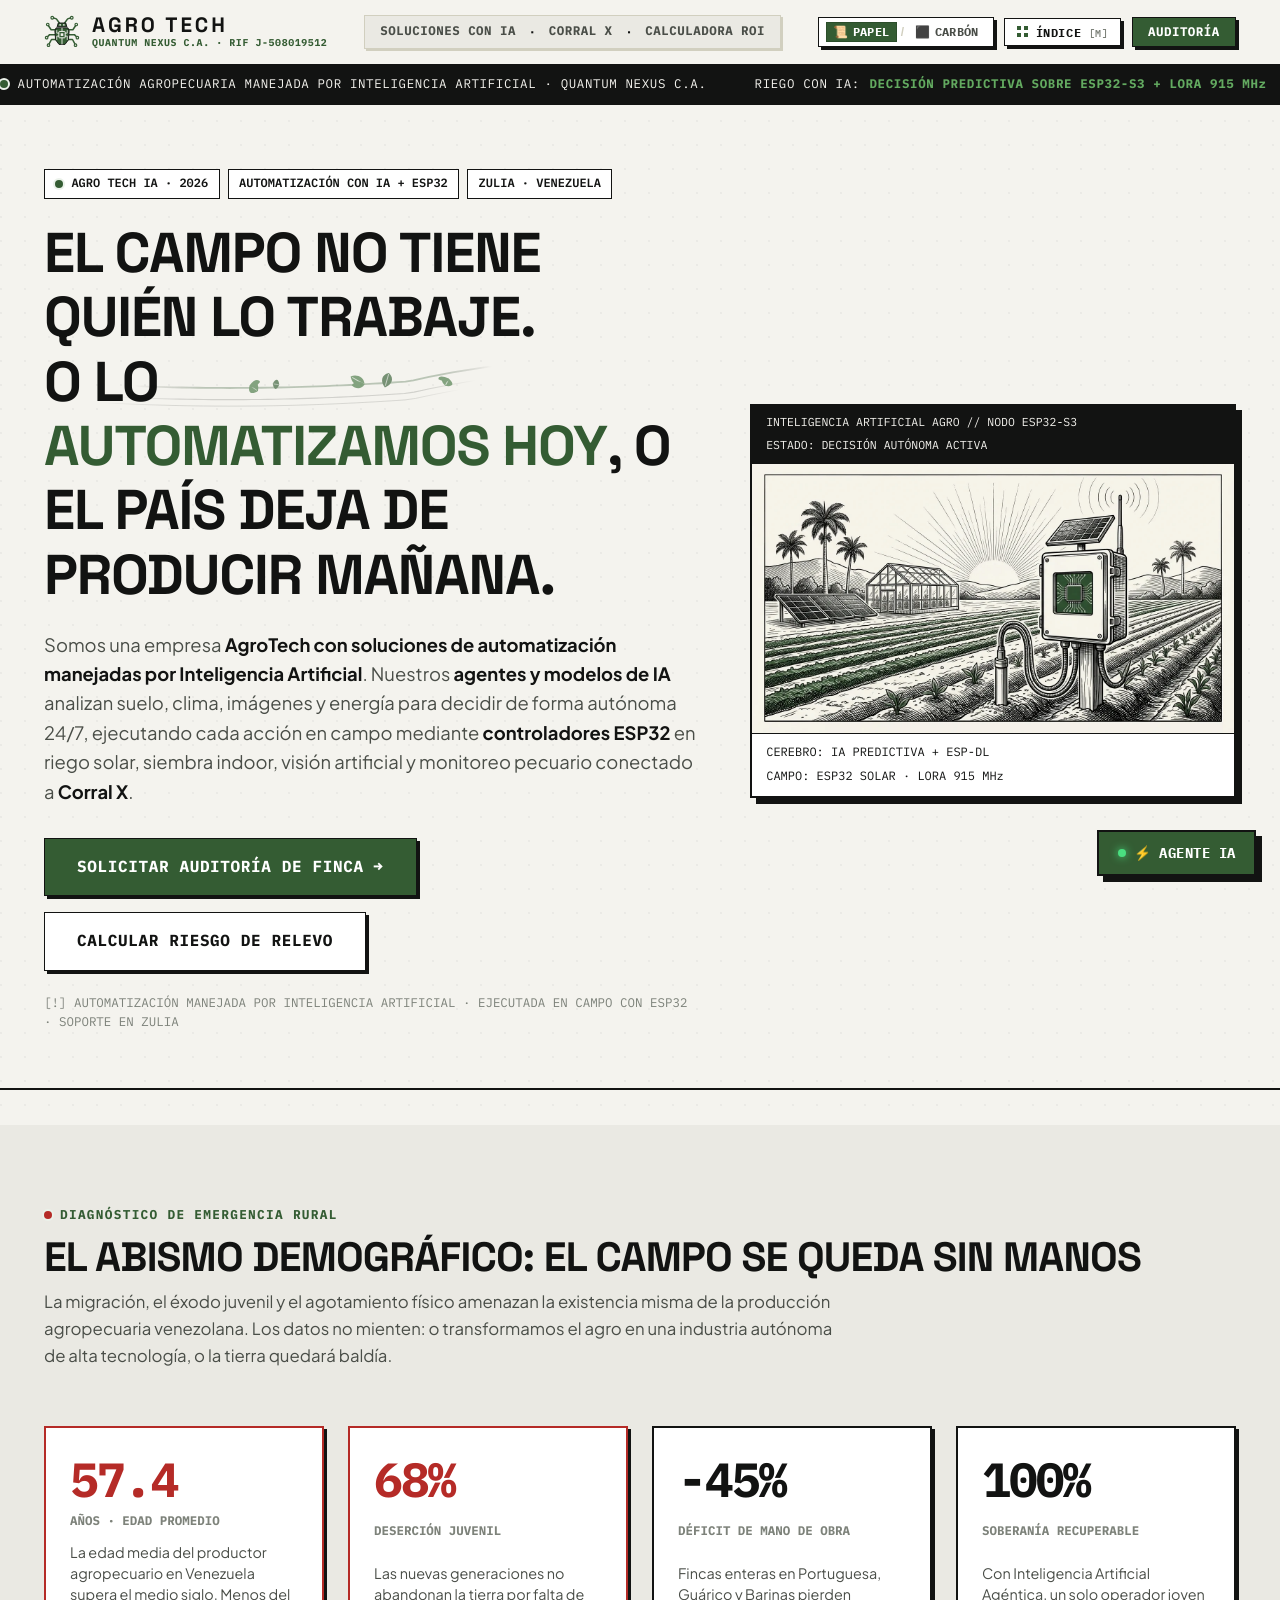
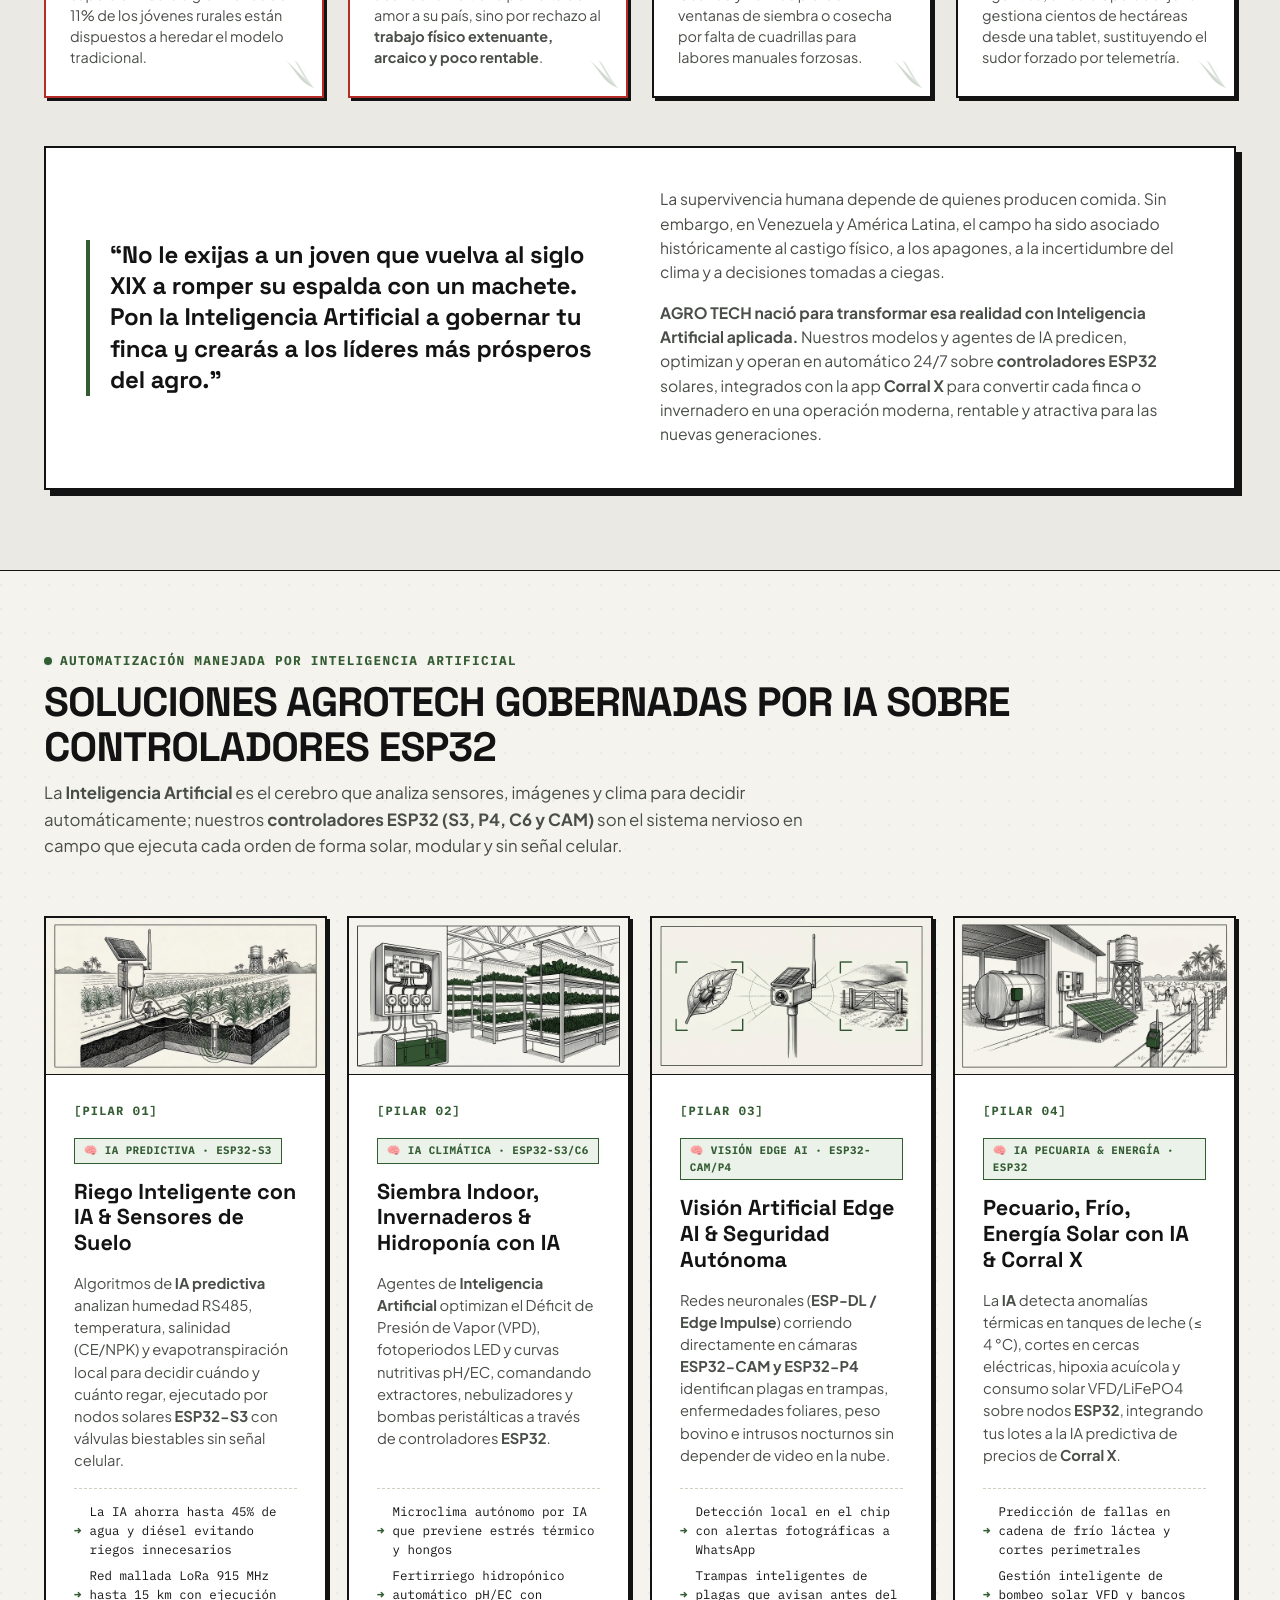
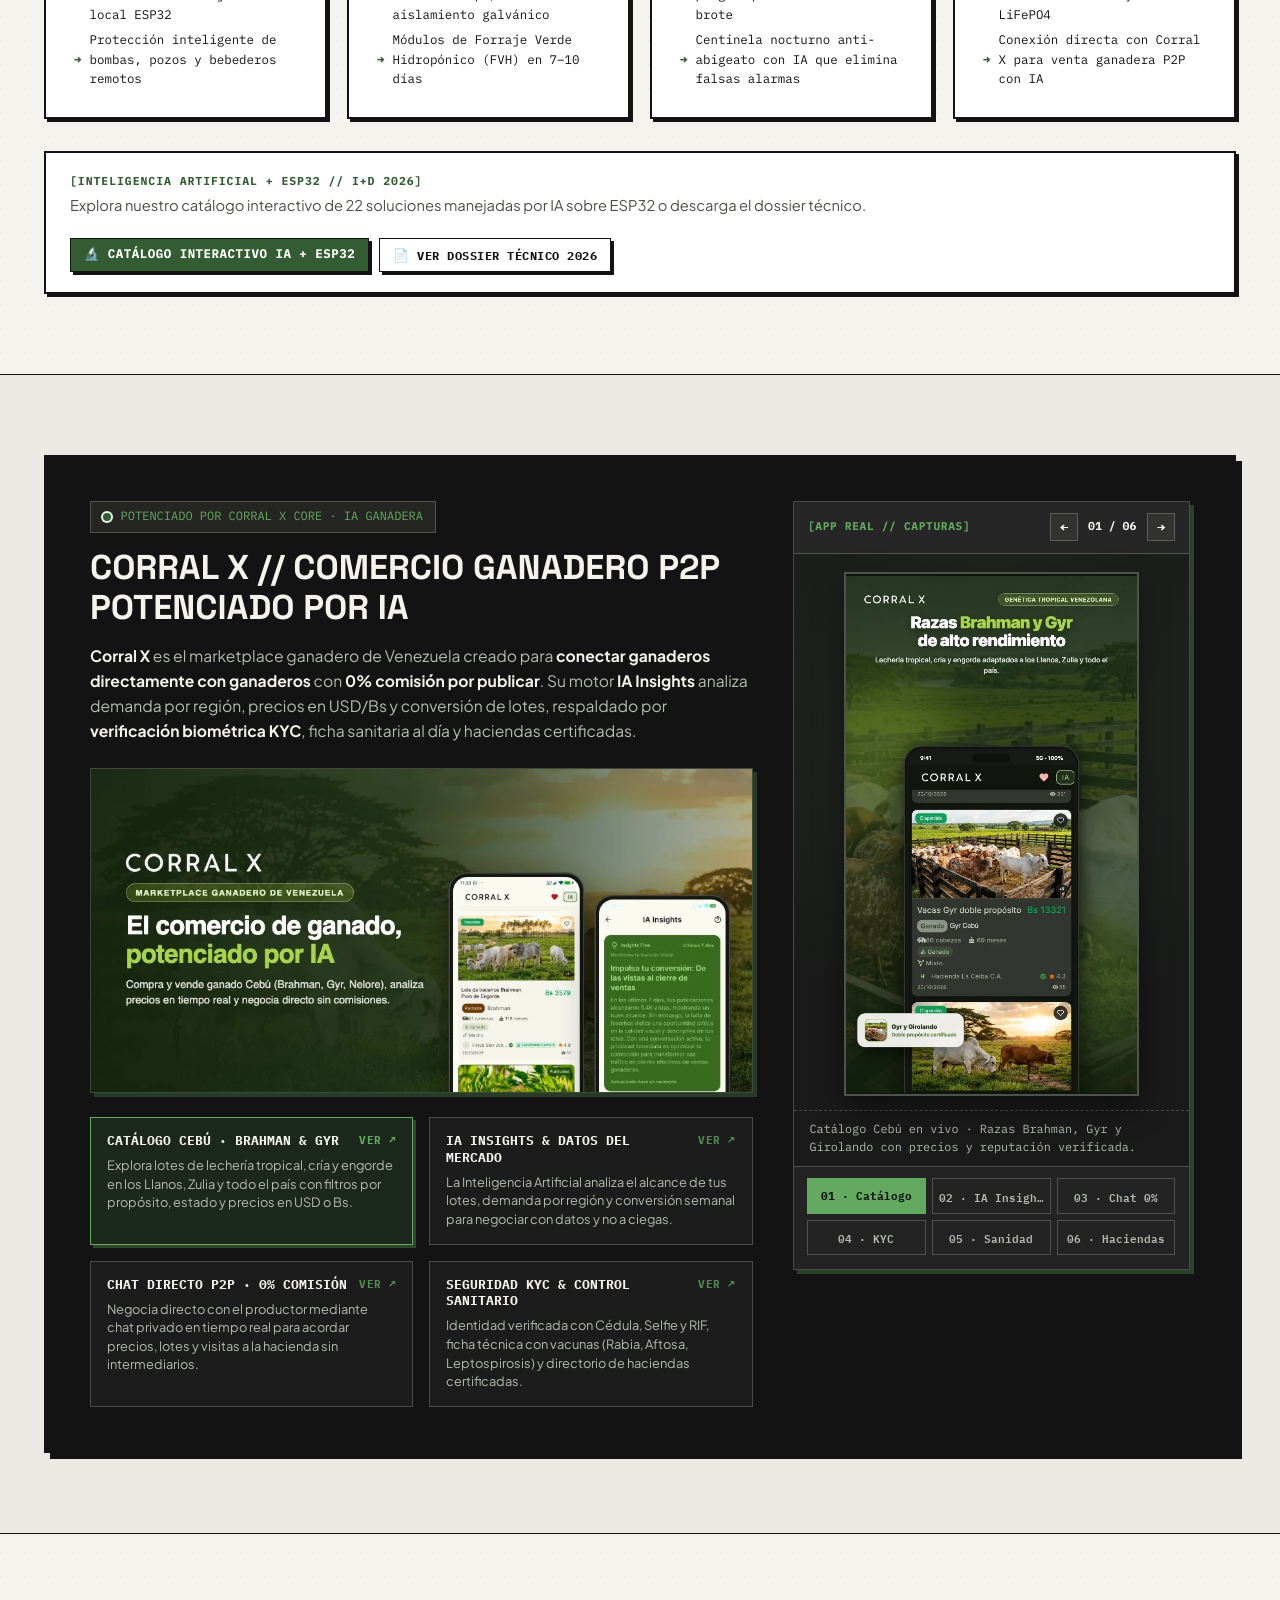
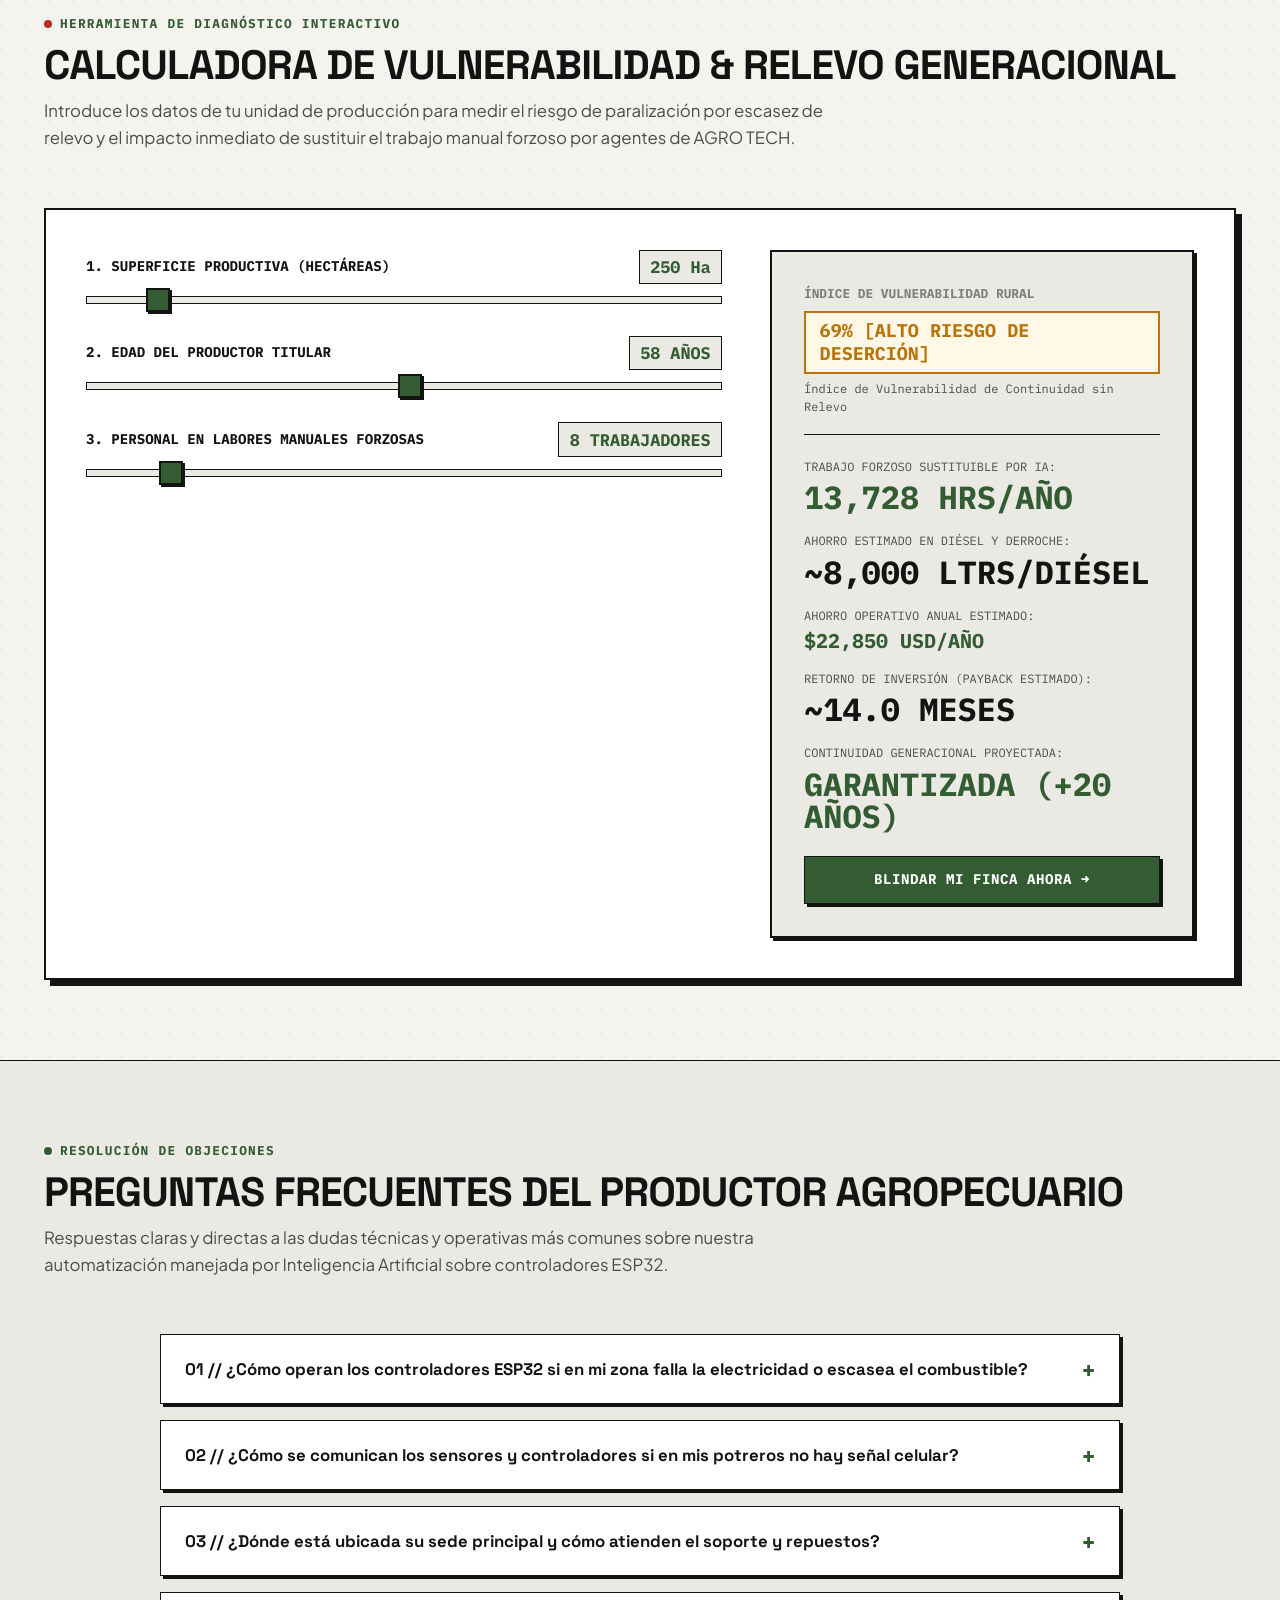
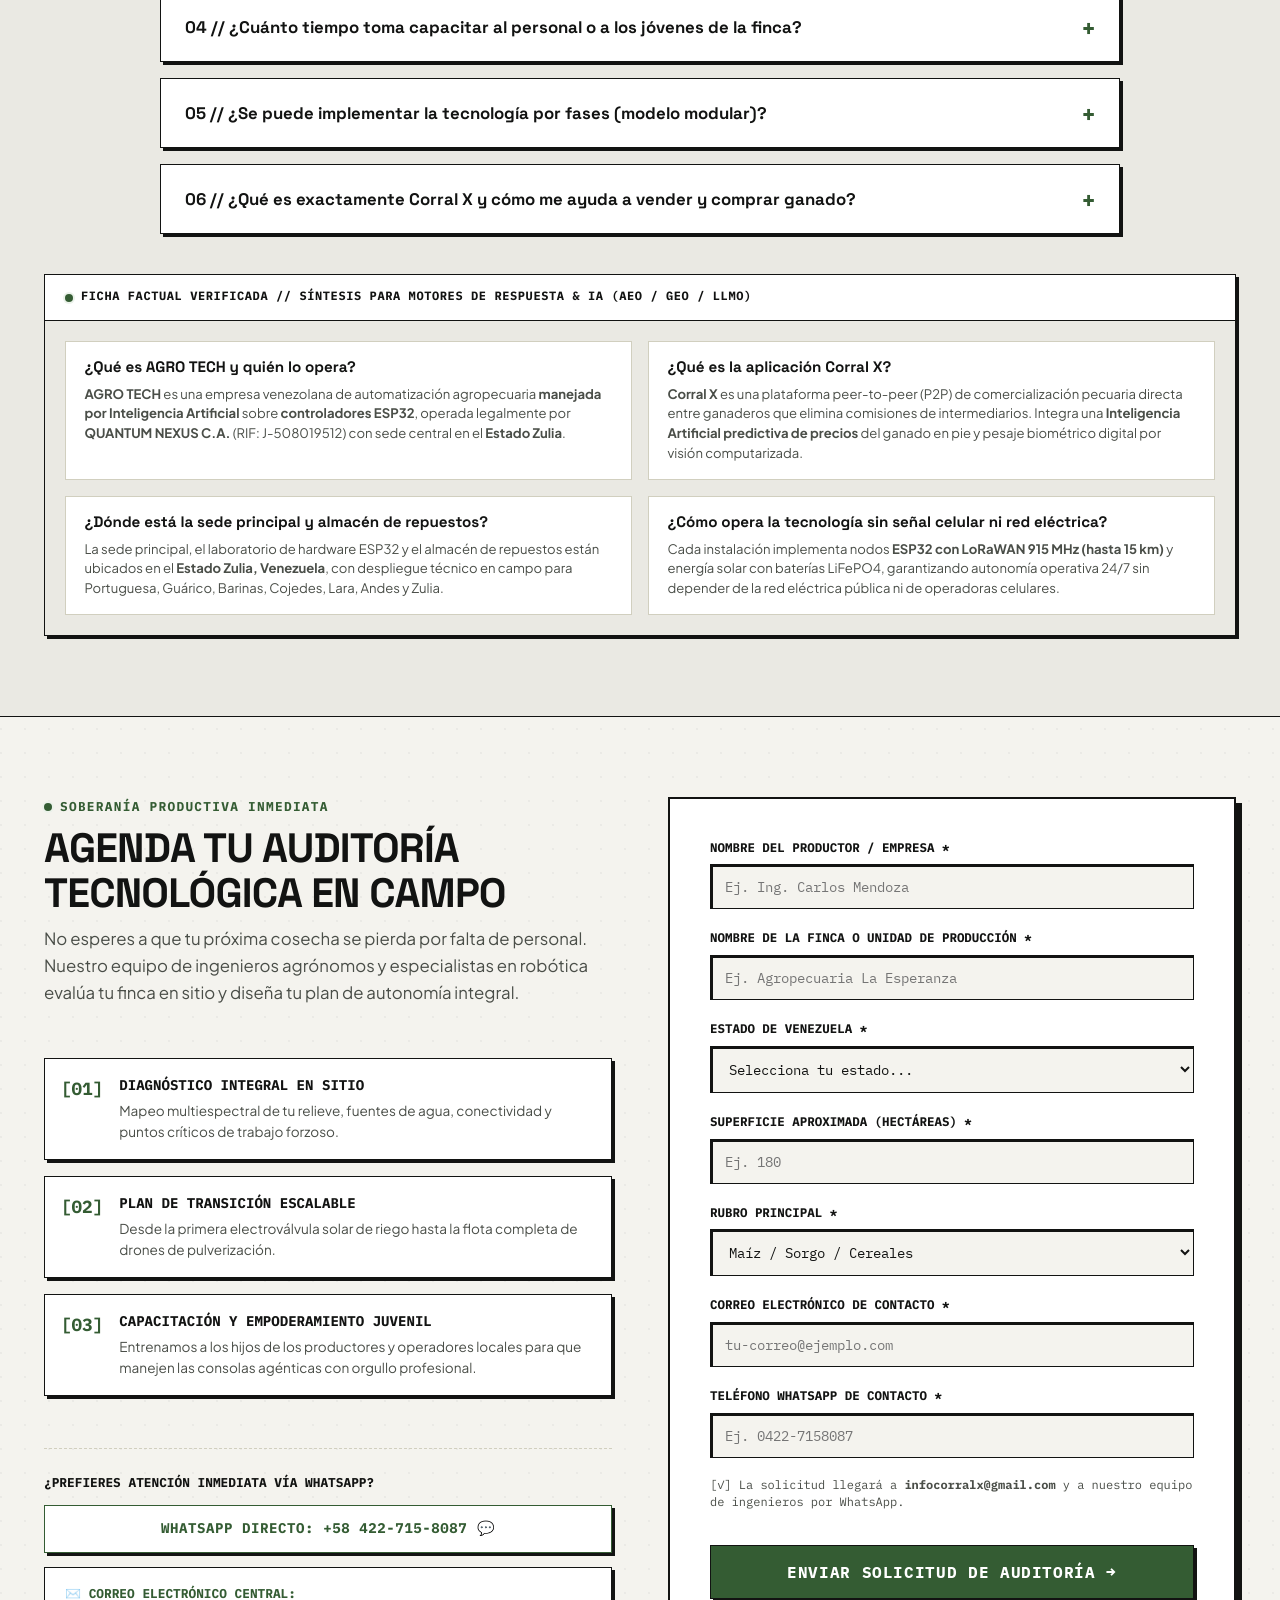
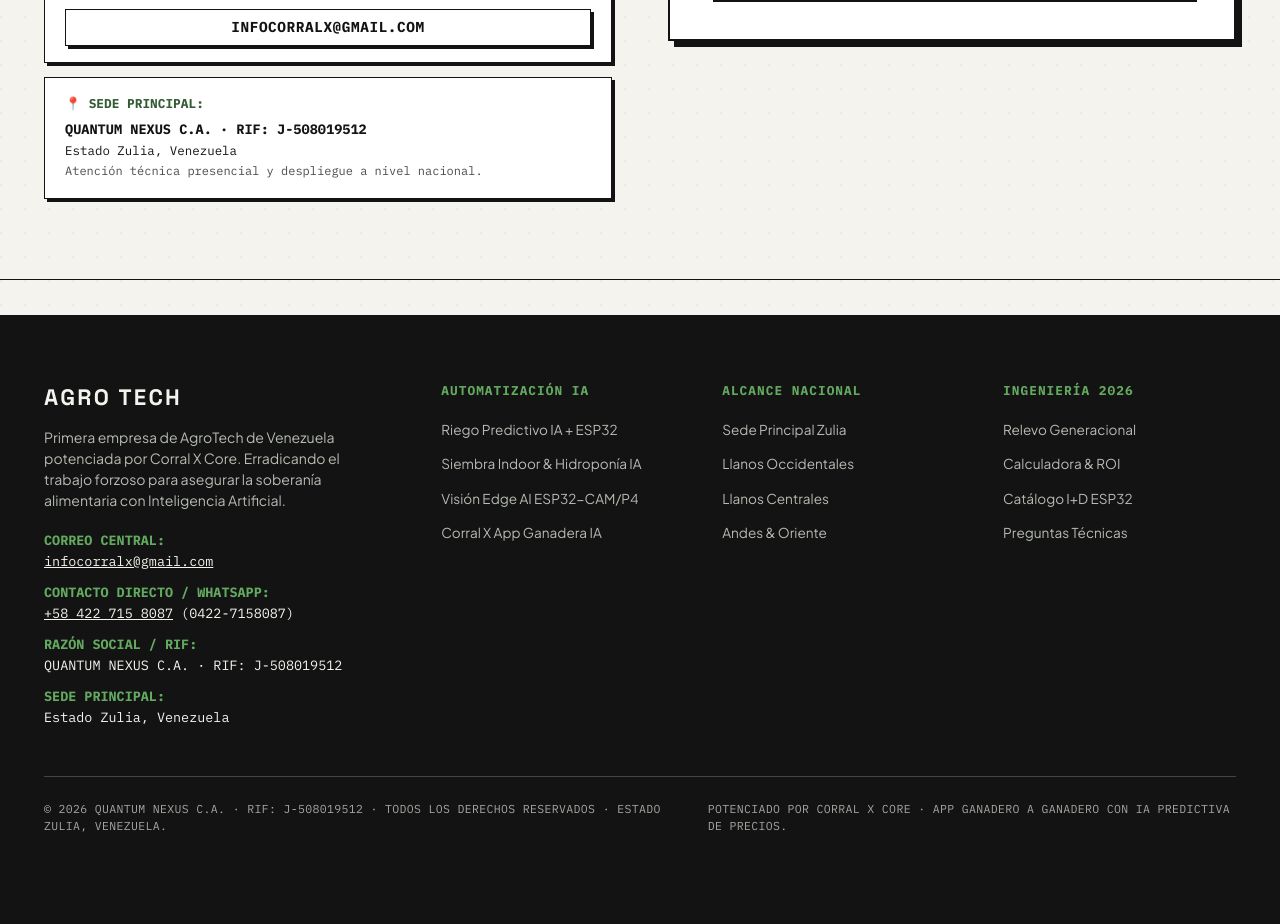
==== commit 3fc4d9ae: "Remove fake testimonials section and add interactive real Corral X app showcase" ====
--- a/index.html
+++ b/index.html
@@ -46,7 +46,7 @@
   <link rel="preconnect" href="https://fonts.googleapis.com">
   <link rel="preconnect" href="https://fonts.gstatic.com" crossorigin>
   <link rel="stylesheet" href="https://fonts.googleapis.com/css2?family=IBM+Plex+Mono:ital,wght@0,400;0,500;0,600;0,700;1,400&family=Plus+Jakarta+Sans:wght@400;500;600;700;800&family=Space+Grotesk:wght@500;600;700&display=swap">
-  <link rel="stylesheet" href="assets/css/styles.css?v=2026.21">
+  <link rel="stylesheet" href="assets/css/styles.css?v=2026.23">
 
   <!-- ==========================================================================
        Structured Data: Knowledge Graph JSON-LD (Schema.org / GEO / AEO / LLMO)
@@ -113,7 +113,8 @@
         "alternateName": "Corral X P2P Ganadero",
         "applicationCategory": "BusinessApplication",
         "operatingSystem": "Android, iOS, Web",
-        "description": "Aplicación de comercialización pecuaria directa de ganadero a ganadero sin intermediarios, potenciada con Inteligencia Artificial predictiva de precios del ganado y telemetría biométrica.",
+        "screenshot": "https://aiblockdev.github.io/Agrotechweb/assets/images/corralx-feature.jpg",
+        "description": "Marketplace ganadero P2P de Venezuela con 0% comisión por publicar, chat directo entre productores, IA Insights de precios y demanda por estado, verificación biométrica KYC (Cédula, Selfie y RIF), ficha sanitaria y haciendas certificadas.",
         "offers": {
           "@type": "Offer",
           "price": "0",
@@ -387,31 +388,31 @@
           <p class="mcard-desc">Proyección del ahorro operativo anual en USD y tiempo de retorno de inversión.</p>
         </a>
 
-        <a href="#testimonios" class="matrix-card" data-card-idx="05">
+        <a href="catalogo-ideas-agrotech.html" class="matrix-card" data-card-idx="05">
           <div class="mcard-header">
-            <span class="mcard-idx">05 // VOCES DEL CAMPO</span>
-            <span class="mcard-arrow">→</span>
-          </div>
-          <div class="mcard-title">Casos de Éxito de Productores</div>
-          <p class="mcard-desc">Testimonios reales de rendimiento y rentabilidad en Portuguesa, Guárico y Zulia.</p>
-        </a>
-
-        <a href="catalogo-ideas-agrotech.html" class="matrix-card" data-card-idx="06">
-          <div class="mcard-header">
-            <span class="mcard-idx">06 // LABORATORIO IA + ESP32</span>
+            <span class="mcard-idx">05 // LABORATORIO IA + ESP32</span>
             <span class="mcard-arrow">↗</span>
           </div>
           <div class="mcard-title">Catálogo Interactivo IA + ESP32</div>
           <p class="mcard-desc">Explora las 22 soluciones de automatización manejadas por IA sobre controladores ESP32.</p>
         </a>
 
-        <a href="#faq" class="matrix-card" data-card-idx="07">
+        <a href="#faq" class="matrix-card" data-card-idx="06">
           <div class="mcard-header">
-            <span class="mcard-idx">07 // PREGUNTAS TÉCNICAS</span>
+            <span class="mcard-idx">06 // PREGUNTAS TÉCNICAS</span>
             <span class="mcard-arrow">→</span>
           </div>
           <div class="mcard-title">Preguntas Frecuentes (FAQ)</div>
-          <p class="mcard-desc">Operación sin internet satelital, estaciones solares y repuestos físicos en Zulia.</p>
+          <p class="mcard-desc">Operación sin señal celular, estaciones solares y repuestos ESP32 en el Estado Zulia.</p>
+        </a>
+
+        <a href="#contacto" class="matrix-card" data-card-idx="07">
+          <div class="mcard-header">
+            <span class="mcard-idx">07 // AUDITORÍA EN CAMPO</span>
+            <span class="mcard-arrow">→</span>
+          </div>
+          <div class="mcard-title">Agenda tu Diagnóstico Técnico</div>
+          <p class="mcard-desc">Evaluamos tu finca o invernadero y diseñamos tu plan modular de automatización con IA.</p>
         </a>
 
         <div class="matrix-card action-dossier-card" id="openDossierFromMatrix" role="button" tabindex="0" data-card-idx="08">
@@ -725,43 +726,123 @@
     </section>
 
     <!-- ==========================================================================
-         Corral X Spotlight: App Ganadero a Ganadero con IA Predictiva
+         Corral X Spotlight: App Ganadero a Ganadero con IA Insights
          ========================================================================== -->
     <section id="corralx" class="section section-alt">
       <div class="container">
         <div class="corralx-banner">
           <div class="corralx-content">
-            <span class="corralx-badge"><span class="status-dot"></span> POTENCIADO POR CORRAL X CORE</span>
-            <h2 class="corralx-title">LA APP QUE CONECTA GANADEROS DIRECTAMENTE // COMPRA Y VENTA CON IA PREDICTIVA</h2>
+            <span class="corralx-badge"><span class="status-dot"></span> POTENCIADO POR CORRAL X CORE · IA GANADERA</span>
+            <h2 class="corralx-title">CORRAL X // COMERCIO GANADERO P2P POTENCIADO POR IA</h2>
             <p class="corralx-desc">
-              <strong>Corral X</strong> es la aplicación móvil y web creada para <strong>conectar ganaderos directamente con ganaderos</strong> (peer-to-peer). Permite comprar y vender ganado de forma transparente sin comisionistas que devalúen tu trabajo, impulsada por una <strong>Inteligencia Artificial que predice los precios del mercado ganadero</strong>, analiza tendencias y te indica el valor óptimo de tus animales para que comercialices en el momento más rentable.
+              <strong>Corral X</strong> es el marketplace ganadero de Venezuela creado para <strong>conectar ganaderos directamente con ganaderos</strong> con <strong>0% comisión por publicar</strong>. Su motor <strong>IA Insights</strong> analiza demanda por región, precios en USD/Bs y conversión de lotes, respaldado por <strong>verificación biométrica KYC</strong>, ficha sanitaria al día y haciendas certificadas.
             </p>
 
-            <div class="corralx-features">
-              <div class="corralx-f-card">
-                <div class="corralx-f-title">CONEXIÓN GANADERO A GANADERO (P2P)</div>
-                <div class="corralx-f-desc">Vende y compra mautes, novillos, toros y vacas de ordeño directamente entre productores verificados a nivel nacional, sin intermediarios.</div>
-              </div>
-              <div class="corralx-f-card">
-                <div class="corralx-f-title">IA PREDICTIVA DE PRECIOS DEL GANADO</div>
-                <div class="corralx-f-desc">Modelos de IA que analizan la oferta, demanda estacional y variables económicas para predecir precios futuros y recomendarte el mejor momento de venta.</div>
-              </div>
-              <div class="corralx-f-card">
-                <div class="corralx-f-title">PESAJE DIGITAL & ESTIMACIÓN POR IA</div>
-                <div class="corralx-f-desc">Curvas de ganancia de peso diario, clasificación biométrica de lotes y trazabilidad sanitaria para negociar con datos precisos y certificados.</div>
-              </div>
-              <div class="corralx-f-card">
-                <div class="corralx-f-title">TRATOS DIRECTOS DESDE TU TELÉFONO</div>
-                <div class="corralx-f-desc">Publica tus lotes con fotos y videos, recibe ofertas directas de otros ganaderos y cierra tratos seguros desde la app estés en la finca o en la ciudad.</div>
-              </div>
-            </div>
-          </div>
-
-          <div class="corralx-media-wrap">
-            <picture>
-              <source srcset="assets/images/livestock-corralx.webp" type="image/webp">
-              <img src="assets/images/livestock-corralx.jpg" alt="Plataforma Corral X para ganaderos" class="corralx-img" width="1376" height="768" loading="lazy" decoding="async">
-            </picture>
+            <div class="corralx-feature-visual">
+              <picture>
+                <source srcset="assets/images/corralx-feature.webp" type="image/webp">
+                <img src="assets/images/corralx-feature.jpg" alt="Corral X — Marketplace ganadero de Venezuela potenciado por IA con catálogo Cebú e IA Insights" class="corralx-feature-img" width="1024" height="500" loading="lazy" decoding="async">
+              </picture>
+            </div>
+
+            <div class="corralx-features" aria-label="Módulos principales de la app Corral X">
+              <button type="button" class="corralx-f-card is-active" data-screen-idx="0" data-screen-group="0">
+                <div class="corralx-f-head">
+                  <span class="corralx-f-title">CATÁLOGO CEBÚ · BRAHMAN & GYR</span>
+                  <span class="corralx-f-link">VER ↗</span>
+                </div>
+                <div class="corralx-f-desc">Explora lotes de lechería tropical, cría y engorde en los Llanos, Zulia y todo el país con filtros por propósito, estado y precios en USD o Bs.</div>
+              </button>
+
+              <button type="button" class="corralx-f-card" data-screen-idx="1" data-screen-group="1">
+                <div class="corralx-f-head">
+                  <span class="corralx-f-title">IA INSIGHTS & DATOS DEL MERCADO</span>
+                  <span class="corralx-f-link">VER ↗</span>
+                </div>
+                <div class="corralx-f-desc">La Inteligencia Artificial analiza el alcance de tus lotes, demanda por región y conversión semanal para negociar con datos y no a ciegas.</div>
+              </button>
+
+              <button type="button" class="corralx-f-card" data-screen-idx="2" data-screen-group="2">
+                <div class="corralx-f-head">
+                  <span class="corralx-f-title">CHAT DIRECTO P2P · 0% COMISIÓN</span>
+                  <span class="corralx-f-link">VER ↗</span>
+                </div>
+                <div class="corralx-f-desc">Negocia directo con el productor mediante chat privado en tiempo real para acordar precios, lotes y visitas a la hacienda sin intermediarios.</div>
+              </button>
+
+              <button type="button" class="corralx-f-card" data-screen-idx="3" data-screen-group="3,4,5">
+                <div class="corralx-f-head">
+                  <span class="corralx-f-title">SEGURIDAD KYC & CONTROL SANITARIO</span>
+                  <span class="corralx-f-link">VER ↗</span>
+                </div>
+                <div class="corralx-f-desc">Identidad verificada con Cédula, Selfie y RIF, ficha técnica con vacunas (Rabia, Aftosa, Leptospirosis) y directorio de haciendas certificadas.</div>
+              </button>
+            </div>
+          </div>
+
+          <div class="corralx-showcase" id="corralxShowcase">
+            <div class="corralx-showcase-bar">
+              <span class="corralx-showcase-tag">[APP REAL // CAPTURAS]</span>
+              <div class="corralx-nav">
+                <button type="button" class="corralx-nav-btn" id="corralxPrevBtn" aria-label="Captura anterior de Corral X">←</button>
+                <span class="corralx-counter" id="corralxCounter" aria-live="polite">01 / 06</span>
+                <button type="button" class="corralx-nav-btn" id="corralxNextBtn" aria-label="Siguiente captura de Corral X">→</button>
+              </div>
+            </div>
+
+            <div class="corralx-stage-wrap">
+              <div class="corralx-stage">
+                <figure class="corralx-slide is-active" data-slide-idx="0" data-caption="Catálogo Cebú en vivo · Razas Brahman, Gyr y Girolando con precios y reputación verificada.">
+                  <picture>
+                    <source srcset="assets/images/corralx-razas-gyr.webp" type="image/webp">
+                    <img src="assets/images/corralx-razas-gyr.jpg" alt="Captura de Corral X: Catálogo de razas Brahman y Gyr de alto rendimiento con precios en tiempo real" class="corralx-screen-img" width="576" height="1024" loading="lazy" decoding="async">
+                  </picture>
+                </figure>
+                <figure class="corralx-slide" data-slide-idx="1" data-caption="IA Insights · Análisis automático de vistas (+5.4K), demanda por región y conversión de ventas.">
+                  <picture>
+                    <source srcset="assets/images/corralx-ia-insights.webp" type="image/webp">
+                    <img src="assets/images/corralx-ia-insights.jpg" alt="Captura de Corral X: Pantalla IA Insights analizando vistas, demanda regional y conversión de ventas" class="corralx-screen-img" width="576" height="1024" loading="lazy" decoding="async">
+                  </picture>
+                </figure>
+                <figure class="corralx-slide" data-slide-idx="2" data-caption="Chat privado P2P · Trato directo ganadero a ganadero con 0% comisión por publicar.">
+                  <picture>
+                    <source srcset="assets/images/corralx-chat-p2p.webp" type="image/webp">
+                    <img src="assets/images/corralx-chat-p2p.jpg" alt="Captura de Corral X: Chat privado directo entre ganaderos sin comisiones ni intermediarios" class="corralx-screen-img" width="576" height="1024" loading="lazy" decoding="async">
+                  </picture>
+                </figure>
+                <figure class="corralx-slide" data-slide-idx="3" data-caption="Verificación KYC antifraude · Validación biométrica con Selfie, Cédula y RIF.">
+                  <picture>
+                    <source srcset="assets/images/corralx-kyc.webp" type="image/webp">
+                    <img src="assets/images/corralx-kyc.jpg" alt="Captura de Corral X: Verificación de identidad KYC con biometría, Selfie, Cédula y RIF" class="corralx-screen-img" width="576" height="1024" loading="lazy" decoding="async">
+                  </picture>
+                </figure>
+                <figure class="corralx-slide" data-slide-idx="4" data-caption="Ficha técnica y sanidad · Genética, peso, edad y vacunas (Rabia, Aftosa, Leptospirosis) al día.">
+                  <picture>
+                    <source srcset="assets/images/corralx-ficha-sanitaria.webp" type="image/webp">
+                    <img src="assets/images/corralx-ficha-sanitaria.jpg" alt="Captura de Corral X: Ficha técnica de ganado Brahman Puro con vacunas y control sanitario al día" class="corralx-screen-img" width="576" height="1024" loading="lazy" decoding="async">
+                  </picture>
+                </figure>
+                <figure class="corralx-slide" data-slide-idx="5" data-caption="Haciendas certificadas · Unidades verificadas en Zulia (Lagunillas), Apure, Barinas y Guárico.">
+                  <picture>
+                    <source srcset="assets/images/corralx-haciendas.webp" type="image/webp">
+                    <img src="assets/images/corralx-haciendas.jpg" alt="Captura de Corral X: Directorio de haciendas y fincas certificadas en Zulia, Apure, Barinas y Guárico" class="corralx-screen-img" width="576" height="1024" loading="lazy" decoding="async">
+                  </picture>
+                </figure>
+              </div>
+            </div>
+
+            <p class="corralx-caption" id="corralxCaption">
+              Catálogo Cebú en vivo · Razas Brahman, Gyr y Girolando con precios y reputación verificada.
+            </p>
+
+            <div class="corralx-tabs" role="tablist" aria-label="Seleccionar pantalla real de Corral X">
+              <button type="button" class="corralx-tab is-active" role="tab" aria-selected="true" data-tab-idx="0">01 · Catálogo</button>
+              <button type="button" class="corralx-tab" role="tab" aria-selected="false" data-tab-idx="1">02 · IA Insights</button>
+              <button type="button" class="corralx-tab" role="tab" aria-selected="false" data-tab-idx="2">03 · Chat 0%</button>
+              <button type="button" class="corralx-tab" role="tab" aria-selected="false" data-tab-idx="3">04 · KYC</button>
+              <button type="button" class="corralx-tab" role="tab" aria-selected="false" data-tab-idx="4">05 · Sanidad</button>
+              <button type="button" class="corralx-tab" role="tab" aria-selected="false" data-tab-idx="5">06 · Haciendas</button>
+            </div>
           </div>
         </div>
       </div>
@@ -856,80 +937,15 @@
     </section>
 
     <!-- ==========================================================================
-         Voces del Campo: Casos de Éxito & Testimonios
-         ========================================================================== -->
-    <section id="testimonios" class="section section-alt">
-      <div class="container">
-        <div class="section-header">
-          <span class="section-label"><span class="status-dot"></span> PRUEBA DE CAMPO VENEZOLANO</span>
-          <h2 class="section-title">LO QUE DICEN LOS PRODUCTORES QUE YA TRANSFORMARON SU FINCA</h2>
-          <p class="section-desc">
-            Productores e ingenieros agrónomos de Portuguesa, Guárico y Barinas demuestran cómo la autonomía agéntica devolvió la rentabilidad a sus tierras.
-          </p>
-        </div>
-
-        <div class="testimonials-grid">
-          <!-- Testimonial 1 -->
-          <div class="testimonial-card">
-            <div class="testimonial-quote-mark">“</div>
-            <p class="testimonial-text">
-              Con las sondas de suelo RS485, los nodos de riego ESP32 LoRa y las trampas de plagas con ESP32-CAM dejamos de perder jornadas completas recorriendo lotes a pie. El ahorro de agua y agroquímicos pagó la instalación en el primer ciclo.
-            </p>
-            <div class="testimonial-author">
-              <div class="author-avatar-mono">RA</div>
-              <div class="author-info">
-                <strong>Ing. Roberto Albarrán</strong>
-                <span>Finca La Providencia · Turén, Portuguesa</span>
-                <span class="author-tag">Cultivo: Maíz & Sorgo (420 Ha)</span>
-              </div>
-            </div>
-          </div>
-
-          <!-- Testimonial 2 -->
-          <div class="testimonial-card">
-            <div class="testimonial-quote-mark">“</div>
-            <p class="testimonial-text">
-              El bombeo solar VFD supervisado con controladores ESP32 redujo un 42% el consumo de diésel en Calabozo. Pero lo más emocionante: mi hijo de 24 años, que planeaba migrar, ahora gestiona los sensores e invernadero desde su laptop con orgullo.
-            </p>
-            <div class="testimonial-author">
-              <div class="author-avatar-mono">MC</div>
-              <div class="author-info">
-                <strong>Dr. Marcial Colmenares</strong>
-                <span>Hato El Cedro · Calabozo, Guárico</span>
-                <span class="author-tag">Cultivo: Arroz & Ganadería Doble Propósito</span>
-              </div>
-            </div>
-          </div>
-
-          <!-- Testimonial 3 -->
-          <div class="testimonial-card">
-            <div class="testimonial-quote-mark">“</div>
-            <p class="testimonial-text">
-              Con los sensores ESP32 en cercas eléctricas, el monitor del tanque de leche y las alertas nocturnas anti-abigeato integradas a Corral X, recuperamos la tranquilidad y cerramos ventas ganaderas directas sin intermediarios.
-            </p>
-            <div class="testimonial-author">
-              <div class="author-avatar-mono">GB</div>
-              <div class="author-info">
-                <strong>Guillermo Bastidas</strong>
-                <span>Hacienda Santa Bárbara · Pedraza, Barinas</span>
-                <span class="author-tag">Rubro: Ganadería Bovina y Bufalina</span>
-              </div>
-            </div>
-          </div>
-        </div>
-      </div>
-    </section>
-
-    <!-- ==========================================================================
          Preguntas Frecuentes Técnicas (FAQ Accordion)
          ========================================================================== -->
-    <section id="faq" class="section">
+    <section id="faq" class="section section-alt">
       <div class="container">
         <div class="section-header">
           <span class="section-label"><span class="status-dot"></span> RESOLUCIÓN DE OBJECIONES</span>
           <h2 class="section-title">PREGUNTAS FRECUENTES DEL PRODUCTOR AGROPECUARIO</h2>
           <p class="section-desc">
-            Respuestas claras y directas a las dudas técnicas y operativas más comunes sobre la automatización con controladores ESP32 en el campo venezolano.
+            Respuestas claras y directas a las dudas técnicas y operativas más comunes sobre nuestra automatización manejada por Inteligencia Artificial sobre controladores ESP32.
           </p>
         </div>
 
@@ -1057,7 +1073,7 @@
     <!-- ==========================================================================
          Conversion / Audit Request Form
          ========================================================================== -->
-    <section id="contacto" class="section section-alt">
+    <section id="contacto" class="section">
       <div class="container">
         <div class="contact-grid">
           <div class="contact-info">
@@ -1449,6 +1465,6 @@
     </div>
   </div>
 
-  <script src="assets/js/app.js?v=2026.21"></script>
+  <script src="assets/js/app.js?v=2026.22"></script>
 </body>
 </html>
--- a/assets/css/styles.css
+++ b/assets/css/styles.css
@@ -1051,18 +1051,25 @@
   color: var(--panel-dark-ink);
   border: var(--border-bold) solid var(--border-color);
   box-shadow: var(--shadow-tactile-lg);
-  padding: 3.5rem;
+  padding: 2.75rem;
   display: grid;
-  grid-template-columns: 1.1fr 0.9fr;
-  gap: 3.5rem;
-  align-items: center;
+  grid-template-columns: minmax(0, 1.25fr) minmax(0, 0.75fr);
+  gap: 2.5rem;
+  align-items: start;
   position: relative;
+}
+
+.corralx-content {
+  display: flex;
+  flex-direction: column;
+  min-width: 0;
 }
 
 .corralx-badge {
   display: inline-flex;
   align-items: center;
   gap: 0.6rem;
+  align-self: flex-start;
   font-family: var(--font-mono);
   font-size: 0.75rem;
   background: rgba(244, 243, 238, 0.08);
@@ -1070,65 +1077,290 @@
   padding: 0.35rem 0.75rem;
   color: var(--panel-dark-accent);
   text-transform: uppercase;
-  margin-bottom: 1.2rem;
+  margin-bottom: 1rem;
 }
 
 .corralx-title {
   font-family: var(--font-display);
-  font-size: 2.4rem;
+  font-size: 2.15rem;
   font-weight: 800;
   line-height: 1.15;
-  margin-bottom: 1.2rem;
+  margin-bottom: 1rem;
   color: var(--panel-dark-ink);
 }
 
 .corralx-desc {
-  font-size: 1.05rem;
+  font-size: 0.98rem;
   color: var(--panel-dark-ink-muted);
   line-height: 1.6;
-  margin-bottom: 2rem;
+  margin-bottom: 1.5rem;
 }
 
 .corralx-desc strong {
   color: var(--panel-dark-ink);
+}
+
+.corralx-feature-visual {
+  border: var(--border-width) solid var(--panel-dark-border);
+  box-shadow: 4px 4px 0px rgba(78, 138, 75, 0.35);
+  margin-bottom: 1.5rem;
+  overflow: hidden;
+  background: #0d160c;
+}
+
+.corralx-feature-img {
+  width: 100%;
+  height: auto;
+  aspect-ratio: 1024 / 500;
+  object-fit: contain;
+  display: block;
 }
 
 .corralx-features {
   display: grid;
   grid-template-columns: 1fr 1fr;
-  gap: 1.5rem;
+  gap: 1rem;
 }
 
 .corralx-f-card {
+  appearance: none;
+  -webkit-appearance: none;
+  text-align: left;
+  font-family: inherit;
+  cursor: pointer;
   border: 1px solid var(--panel-dark-border);
-  padding: 1rem;
+  padding: 0.95rem 1rem;
   background: var(--panel-dark-surface);
+  color: var(--panel-dark-ink);
+  transition: border-color var(--transition-fast), background var(--transition-fast), transform var(--transition-fast), box-shadow var(--transition-fast);
+  display: flex;
+  flex-direction: column;
+  gap: 0.4rem;
+}
+
+.corralx-f-card:hover {
+  border-color: var(--panel-dark-accent);
+  background: rgba(99, 170, 96, 0.1);
+  transform: translate(-1px, -1px);
+}
+
+.corralx-f-card.is-active {
+  border-color: var(--panel-dark-accent);
+  background: rgba(99, 170, 96, 0.14);
+  box-shadow: 3px 3px 0px rgba(99, 170, 96, 0.35);
+}
+
+.corralx-f-card:focus-visible {
+  outline: 2px solid var(--panel-dark-accent);
+  outline-offset: 2px;
+}
+
+.corralx-f-head {
+  display: flex;
+  align-items: flex-start;
+  justify-content: space-between;
+  gap: 0.5rem;
+  width: 100%;
 }
 
 .corralx-f-title {
   font-family: var(--font-mono);
-  font-size: 0.85rem;
+  font-size: 0.8rem;
   font-weight: 700;
   color: var(--panel-dark-ink);
-  margin-bottom: 0.4rem;
+  line-height: 1.3;
+}
+
+.corralx-f-link {
+  font-family: var(--font-mono);
+  font-size: 0.66rem;
+  font-weight: 700;
+  color: var(--panel-dark-accent);
+  white-space: nowrap;
+  flex-shrink: 0;
+  letter-spacing: 0.04em;
+  opacity: 0.78;
+}
+
+.corralx-f-card.is-active .corralx-f-link,
+.corralx-f-card:hover .corralx-f-link {
+  opacity: 1;
 }
 
 .corralx-f-desc {
-  font-size: 0.82rem;
+  font-size: 0.8rem;
   color: var(--panel-dark-ink-muted);
   line-height: 1.45;
 }
 
-.corralx-media-wrap {
+/* Right Column: Real App Interactive 9:16 Showcase */
+.corralx-showcase {
   border: var(--border-width) solid var(--panel-dark-border);
+  background: rgba(244, 243, 238, 0.03);
   box-shadow: 4px 4px 0px rgba(78, 138, 75, 0.4);
+  display: flex;
+  flex-direction: column;
+  min-width: 0;
+}
+
+.corralx-showcase-bar {
+  display: flex;
+  align-items: center;
+  justify-content: space-between;
+  gap: 0.75rem;
+  padding: 0.7rem 0.9rem;
+  border-bottom: 1px solid var(--panel-dark-border);
+  background: rgba(244, 243, 238, 0.05);
+}
+
+.corralx-showcase-tag {
+  font-family: var(--font-mono);
+  font-size: 0.7rem;
+  font-weight: 700;
+  color: var(--panel-dark-accent);
+  letter-spacing: 0.06em;
+  text-transform: uppercase;
+}
+
+.corralx-nav {
+  display: inline-flex;
+  align-items: center;
+  gap: 0.45rem;
+}
+
+.corralx-counter {
+  font-family: var(--font-mono);
+  font-size: 0.72rem;
+  font-weight: 700;
+  color: var(--panel-dark-ink);
+  min-width: 3.4rem;
+  text-align: center;
+}
+
+.corralx-nav-btn {
+  appearance: none;
+  -webkit-appearance: none;
+  width: 28px;
+  height: 28px;
+  border: 1px solid var(--panel-dark-border);
+  background: rgba(244, 243, 238, 0.06);
+  color: var(--panel-dark-ink);
+  font-family: var(--font-mono);
+  font-size: 0.85rem;
+  font-weight: 700;
+  cursor: pointer;
+  display: inline-flex;
+  align-items: center;
+  justify-content: center;
+  transition: background var(--transition-fast), border-color var(--transition-fast);
+}
+
+.corralx-nav-btn:hover {
+  border-color: var(--panel-dark-accent);
+  background: rgba(99, 170, 96, 0.22);
+}
+
+.corralx-nav-btn:focus-visible {
+  outline: 2px solid var(--panel-dark-accent);
+  outline-offset: 2px;
+}
+
+.corralx-stage-wrap {
+  padding: 1.15rem 1.15rem 0.85rem;
+  display: flex;
+  justify-content: center;
+  align-items: center;
+  background: radial-gradient(circle at 50% 30%, rgba(99, 170, 96, 0.12), transparent 72%);
+}
+
+.corralx-stage {
   position: relative;
-}
-
-.corralx-img {
   width: 100%;
-  height: auto;
+  max-width: 295px;
+  aspect-ratio: 9 / 16;
+  border: 2px solid rgba(244, 243, 238, 0.28);
+  background: #0d160c;
+  overflow: hidden;
+  box-shadow: 0 12px 28px rgba(0, 0, 0, 0.45);
+}
+
+.corralx-slide {
+  position: absolute;
+  inset: 0;
+  margin: 0;
+  opacity: 0;
+  visibility: hidden;
+  pointer-events: none;
+  transition: opacity 0.22s ease, visibility 0.22s ease;
+}
+
+.corralx-slide.is-active {
+  opacity: 1;
+  visibility: visible;
+  pointer-events: auto;
+}
+
+.corralx-screen-img {
+  width: 100%;
+  height: 100%;
+  object-fit: contain;
   display: block;
+}
+
+.corralx-caption {
+  padding: 0.65rem 1rem;
+  border-top: 1px dashed var(--panel-dark-border);
+  font-family: var(--font-mono);
+  font-size: 0.74rem;
+  line-height: 1.45;
+  color: var(--panel-dark-ink-muted);
+  min-height: 3.4rem;
+  display: flex;
+  align-items: center;
+}
+
+.corralx-tabs {
+  display: grid;
+  grid-template-columns: repeat(3, 1fr);
+  gap: 0.4rem;
+  padding: 0.7rem 0.85rem 0.85rem;
+  border-top: 1px solid var(--panel-dark-border);
+  background: rgba(244, 243, 238, 0.04);
+}
+
+.corralx-tab {
+  appearance: none;
+  -webkit-appearance: none;
+  cursor: pointer;
+  border: 1px solid var(--panel-dark-border);
+  background: transparent;
+  color: var(--panel-dark-ink-muted);
+  font-family: var(--font-mono);
+  font-size: 0.68rem;
+  font-weight: 600;
+  padding: 0.45rem 0.35rem;
+  text-align: center;
+  white-space: nowrap;
+  overflow: hidden;
+  text-overflow: ellipsis;
+  transition: background var(--transition-fast), color var(--transition-fast), border-color var(--transition-fast);
+}
+
+.corralx-tab:hover {
+  border-color: var(--panel-dark-accent);
+  color: var(--panel-dark-ink);
+}
+
+.corralx-tab.is-active {
+  background: var(--panel-dark-accent);
+  border-color: var(--panel-dark-accent);
+  color: #0b120a;
+  font-weight: 700;
+}
+
+.corralx-tab:focus-visible {
+  outline: 2px solid var(--panel-dark-accent);
+  outline-offset: 2px;
 }
 
 /* ==========================================================================
@@ -2029,11 +2261,14 @@
   /* Corral X Banner */
   .corralx-banner {
     grid-template-columns: 1fr;
-    padding: 2.5rem;
-    gap: 2.5rem;
+    padding: 2.25rem;
+    gap: 2rem;
   }
   .corralx-title {
-    font-size: 2rem;
+    font-size: 1.9rem;
+  }
+  .corralx-stage {
+    max-width: 310px;
   }
 
   /* Calculator */
@@ -2117,7 +2352,16 @@
   }
 
   .corralx-banner {
-    padding: 1.5rem 1.25rem;
+    padding: 1.4rem 1.15rem;
+  }
+  .corralx-title {
+    font-size: 1.55rem;
+  }
+  .corralx-stage {
+    max-width: 265px;
+  }
+  .corralx-tabs {
+    grid-template-columns: repeat(2, 1fr);
   }
 
   .calculator-container {
@@ -2349,101 +2593,10 @@
 }
 
 /* ==========================================================================
-   2026 EXPANSION MODULES: NODES, TESTIMONIALS, FAQ, AI COPILOT & DOSSIER
+   2026 EXPANSION MODULES: FAQ, AI COPILOT & DOSSIER
    ========================================================================== */
 
-/* --- 1. Voces del Campo (Testimonios) --- */
-.testimonials-grid {
-  display: grid;
-  grid-template-columns: repeat(auto-fit, minmax(320px, 1fr));
-  gap: 1.5rem;
-  margin-top: 2rem;
-}
-
-.testimonial-card {
-  background: var(--bg-surface);
-  border: var(--border-width) solid var(--border-color);
-  box-shadow: var(--shadow-tactile);
-  padding: 1.75rem;
-  display: flex;
-  flex-direction: column;
-  justify-content: space-between;
-  position: relative;
-  transition: transform var(--transition-fast), box-shadow var(--transition-fast);
-}
-
-.testimonial-card:hover {
-  transform: translateY(-2px);
-  box-shadow: var(--shadow-tactile-lg);
-}
-
-.testimonial-quote-mark {
-  font-family: 'Space Grotesk', serif;
-  font-size: 4rem;
-  line-height: 1;
-  color: var(--green-primary);
-  opacity: 0.35;
-  margin-bottom: -1.25rem;
-  user-select: none;
-}
-
-.testimonial-text {
-  font-size: 0.95rem;
-  line-height: 1.65;
-  font-style: italic;
-  color: var(--ink-primary);
-  margin: 0 0 1.5rem 0;
-}
-
-.testimonial-author {
-  display: flex;
-  align-items: center;
-  gap: 0.85rem;
-  border-top: 1px dashed var(--border-muted);
-  padding-top: 1rem;
-}
-
-.author-avatar-mono {
-  width: 44px;
-  height: 44px;
-  background: var(--green-primary);
-  color: #ffffff;
-  font-family: var(--font-mono);
-  font-weight: 700;
-  font-size: 0.9rem;
-  display: flex;
-  align-items: center;
-  justify-content: center;
-  border: 1.5px solid var(--border-color);
-  box-shadow: 2px 2px 0 var(--border-color);
-  flex-shrink: 0;
-}
-
-.author-info {
-  display: flex;
-  flex-direction: column;
-  gap: 2px;
-}
-
-.author-info strong {
-  font-size: 0.95rem;
-  color: var(--ink-primary);
-}
-
-.author-info span {
-  font-size: 0.8rem;
-  color: var(--ink-secondary);
-}
-
-.author-tag {
-  font-family: var(--font-mono);
-  font-size: 0.72rem;
-  color: var(--green-primary);
-  font-weight: 600;
-  margin-top: 2px;
-}
-
-/* --- 3. Preguntas Frecuentes Técnicas (FAQ Accordion) --- */
+/* --- 1. Preguntas Frecuentes Técnicas (FAQ Accordion) --- */
 .faq-accordion {
   display: flex;
   flex-direction: column;
